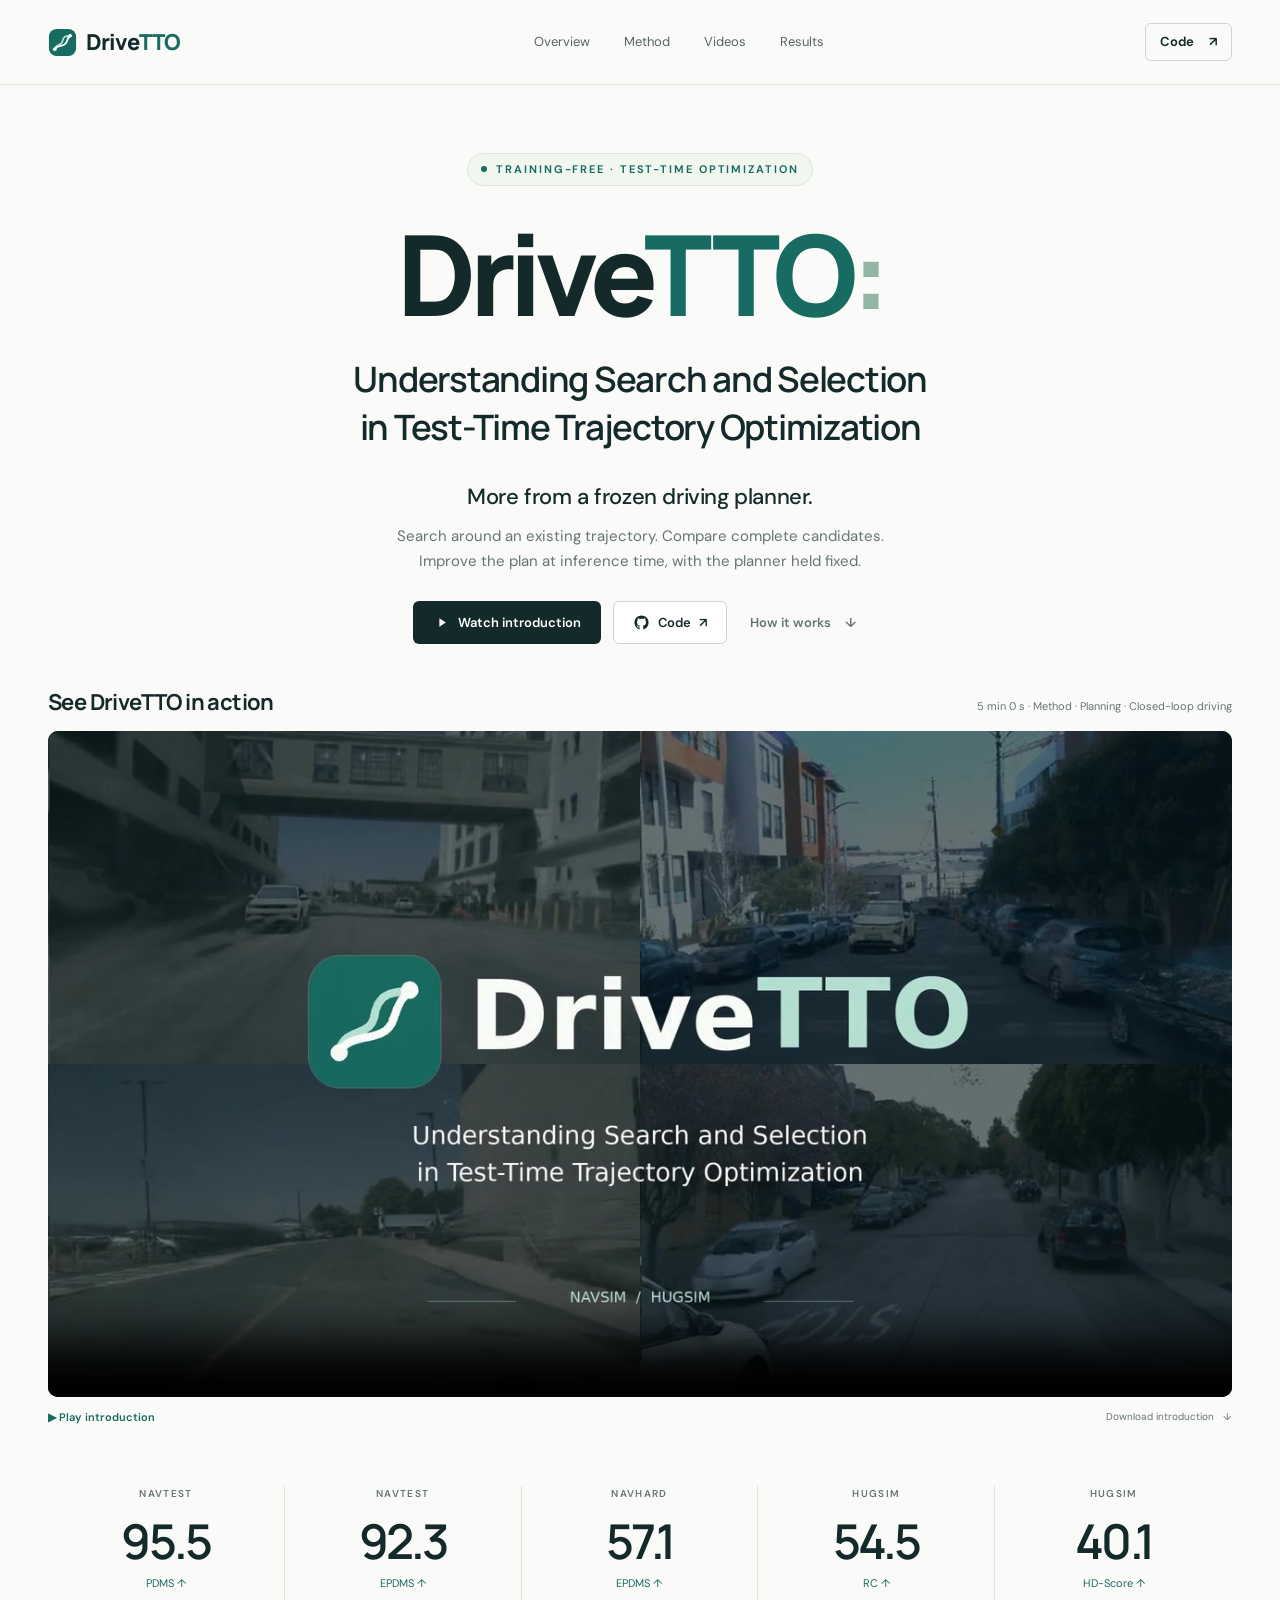
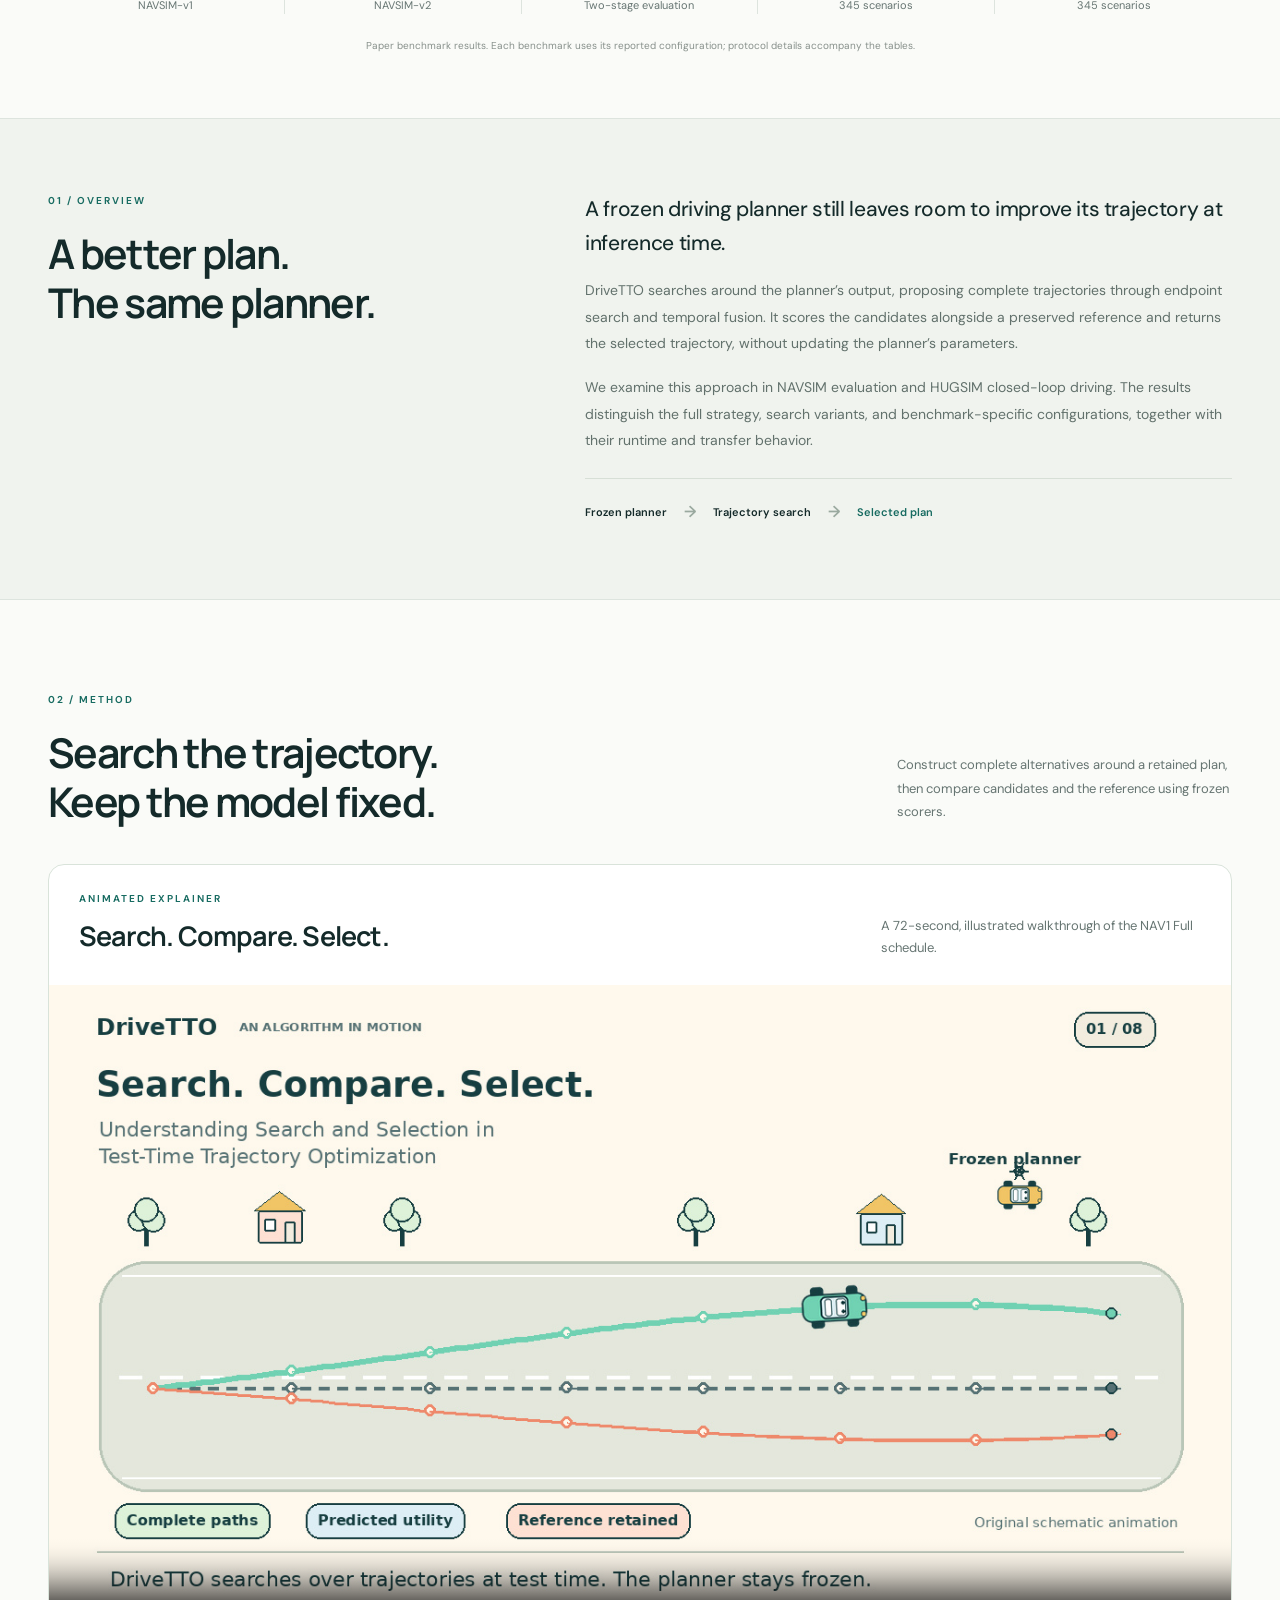
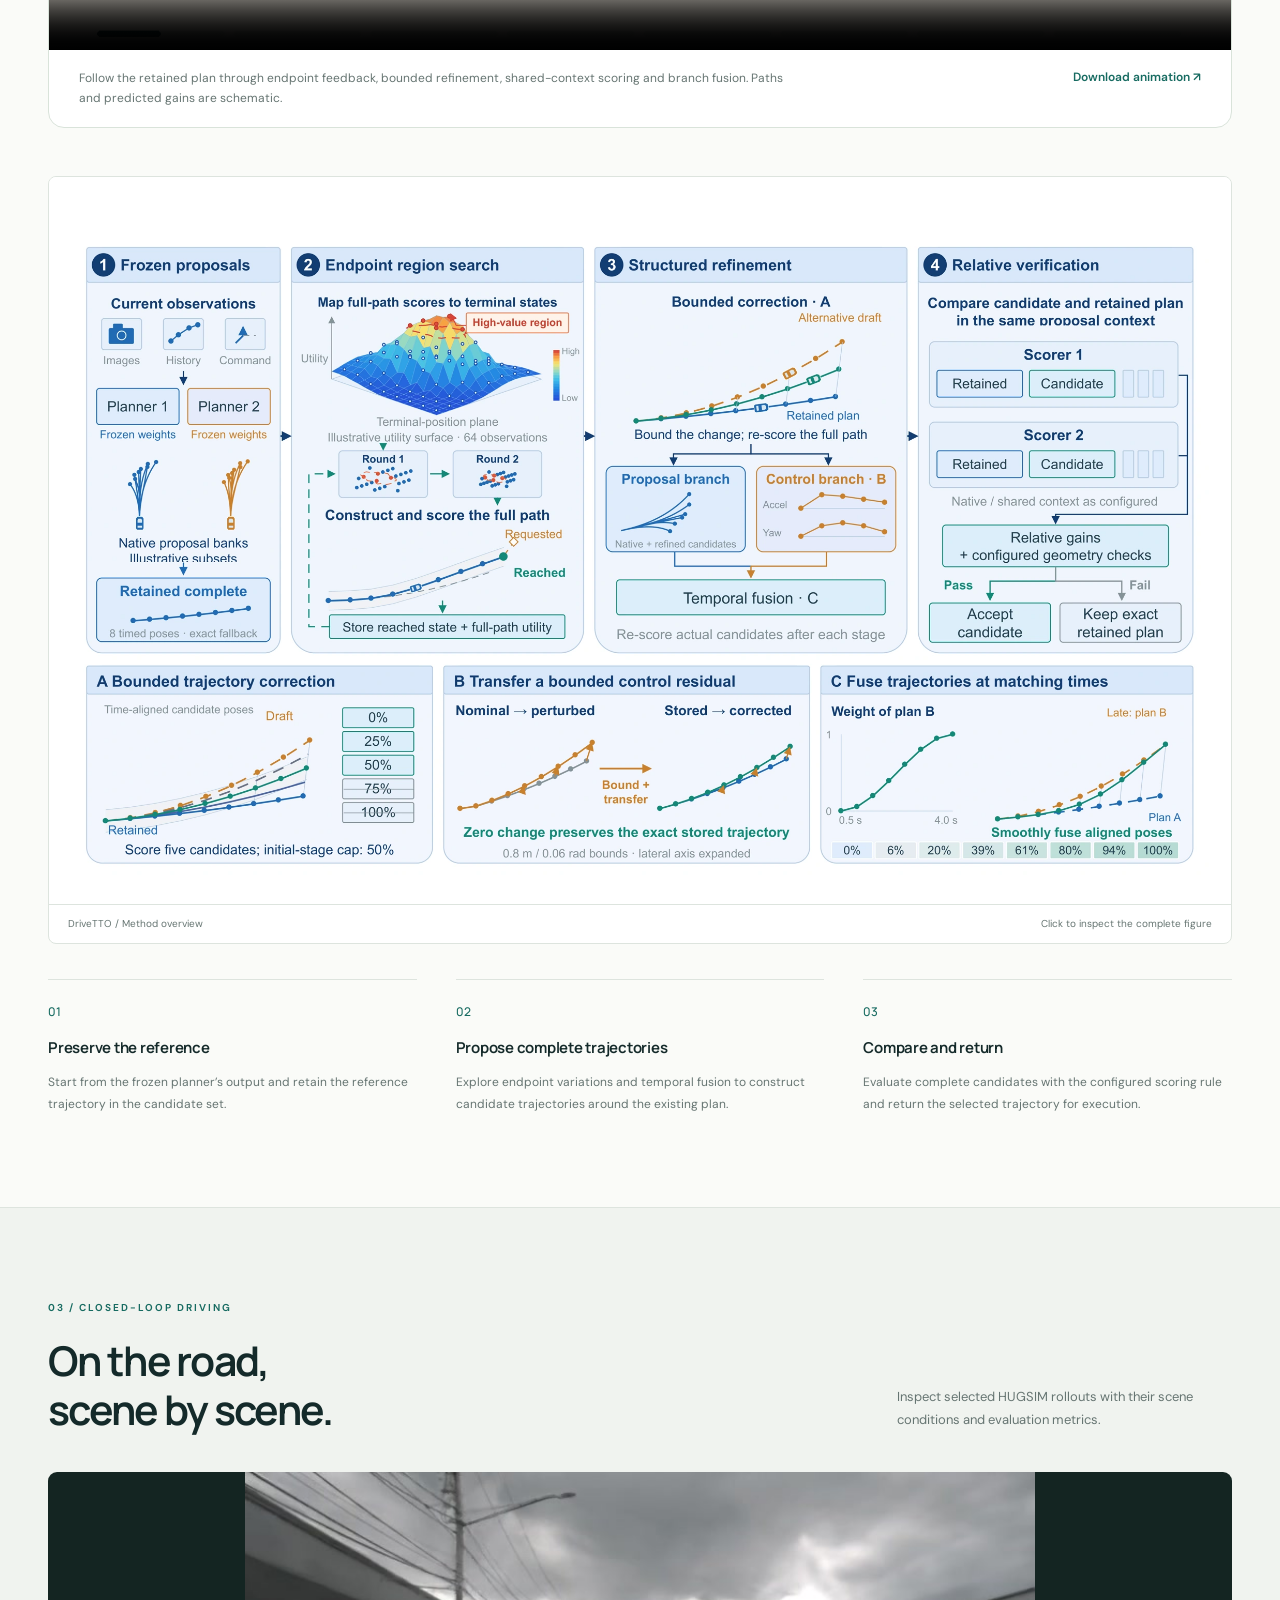
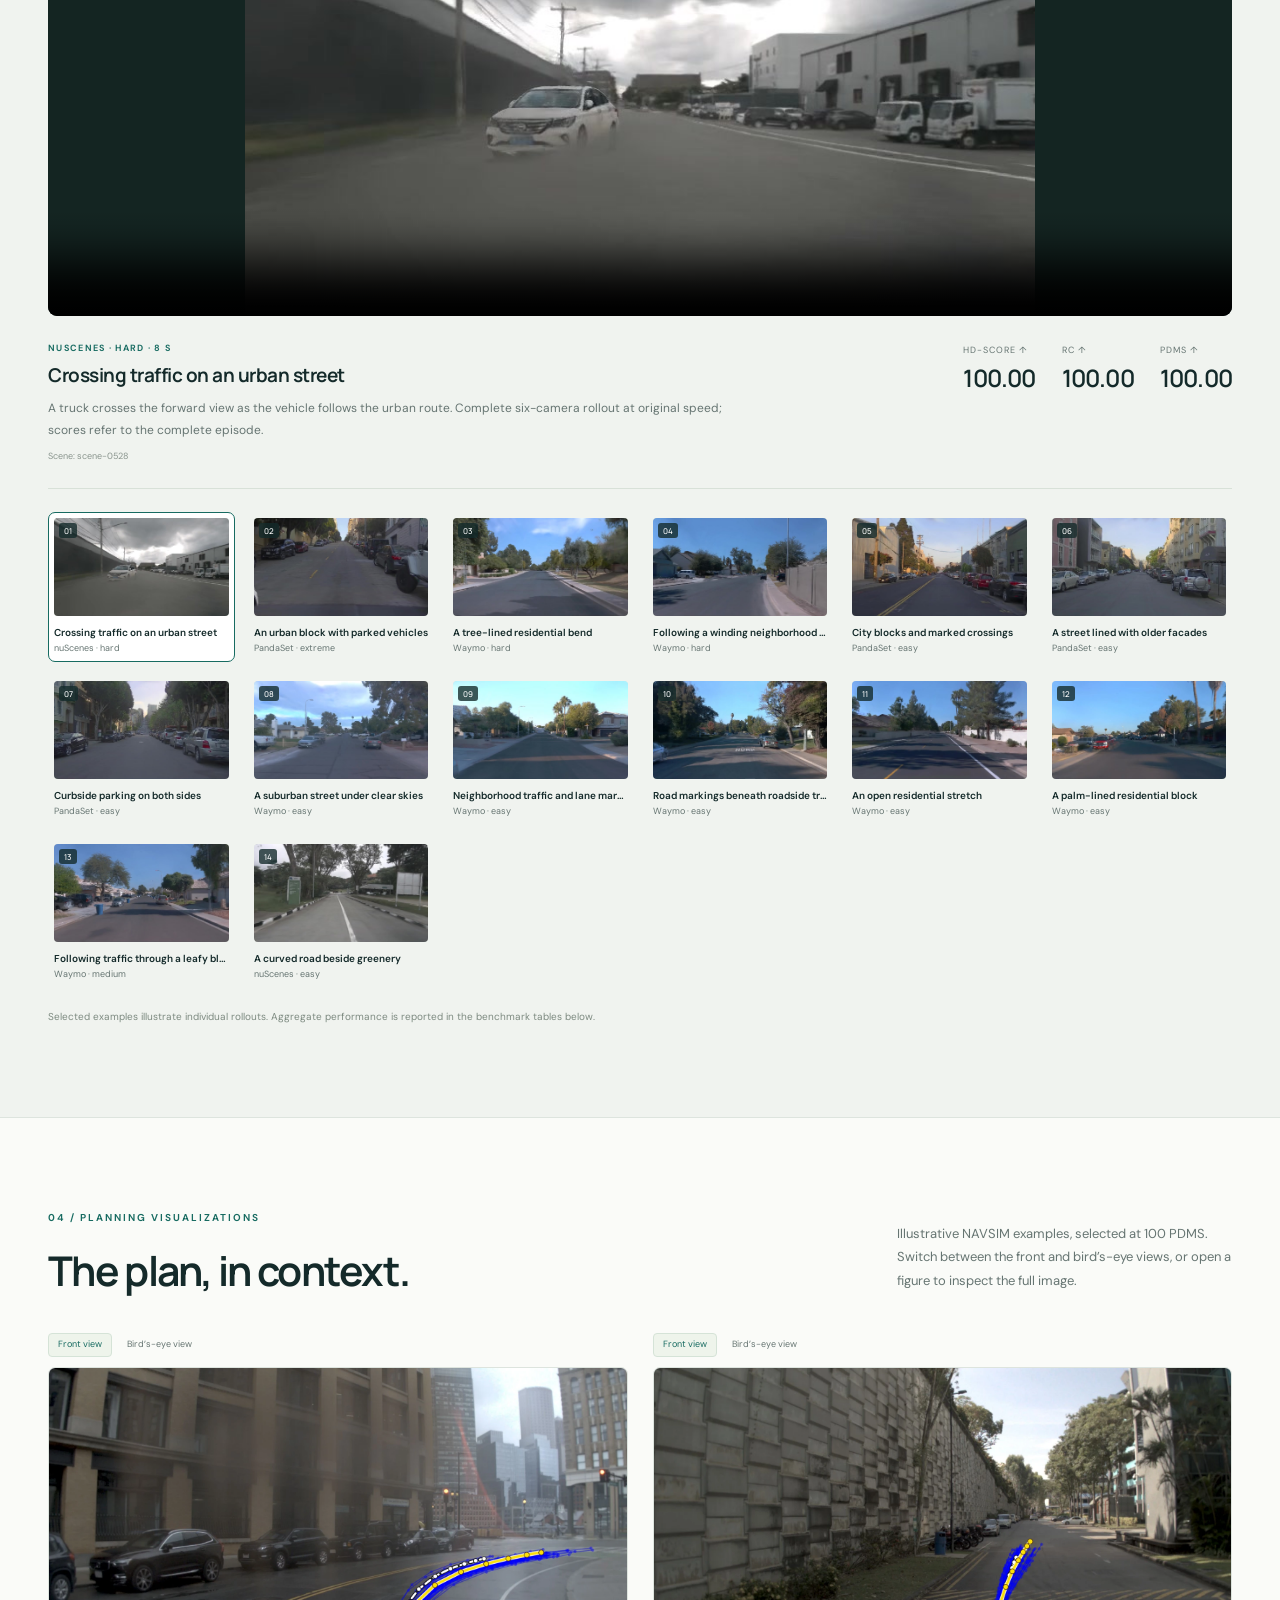
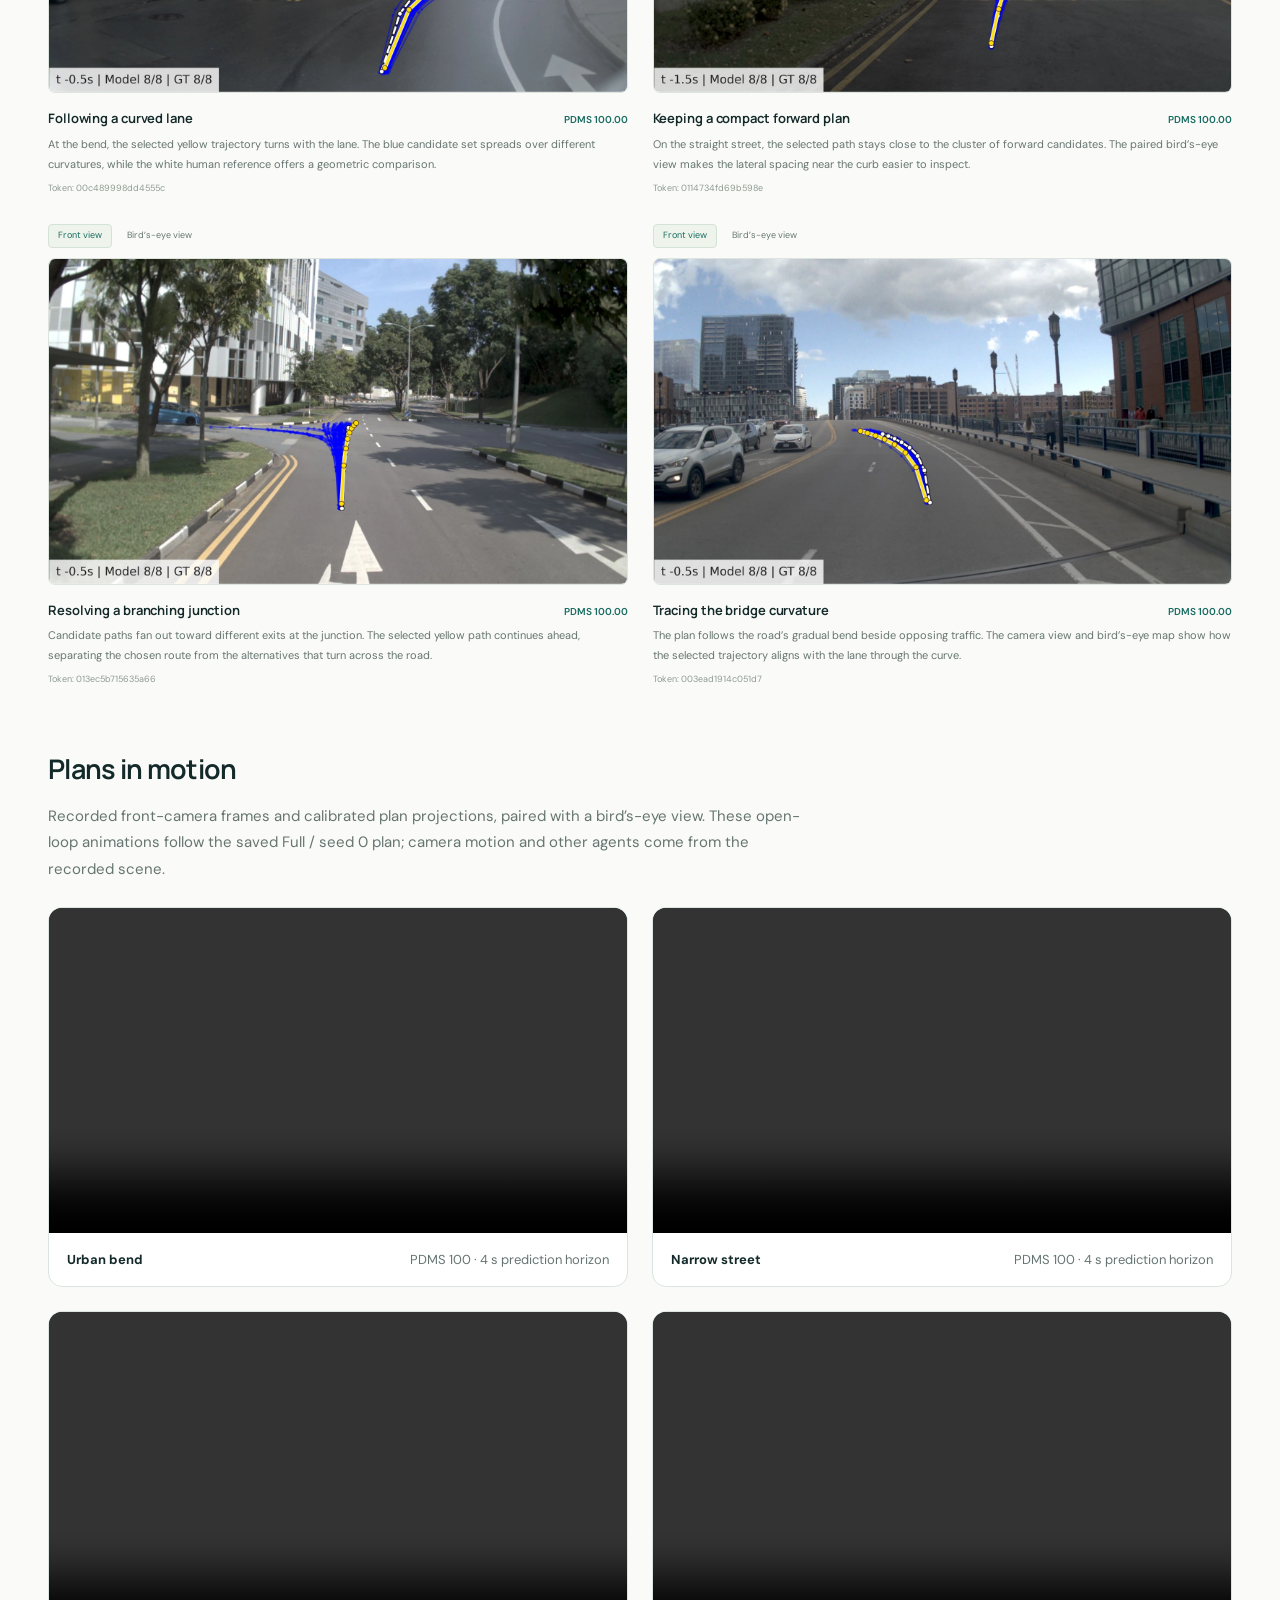
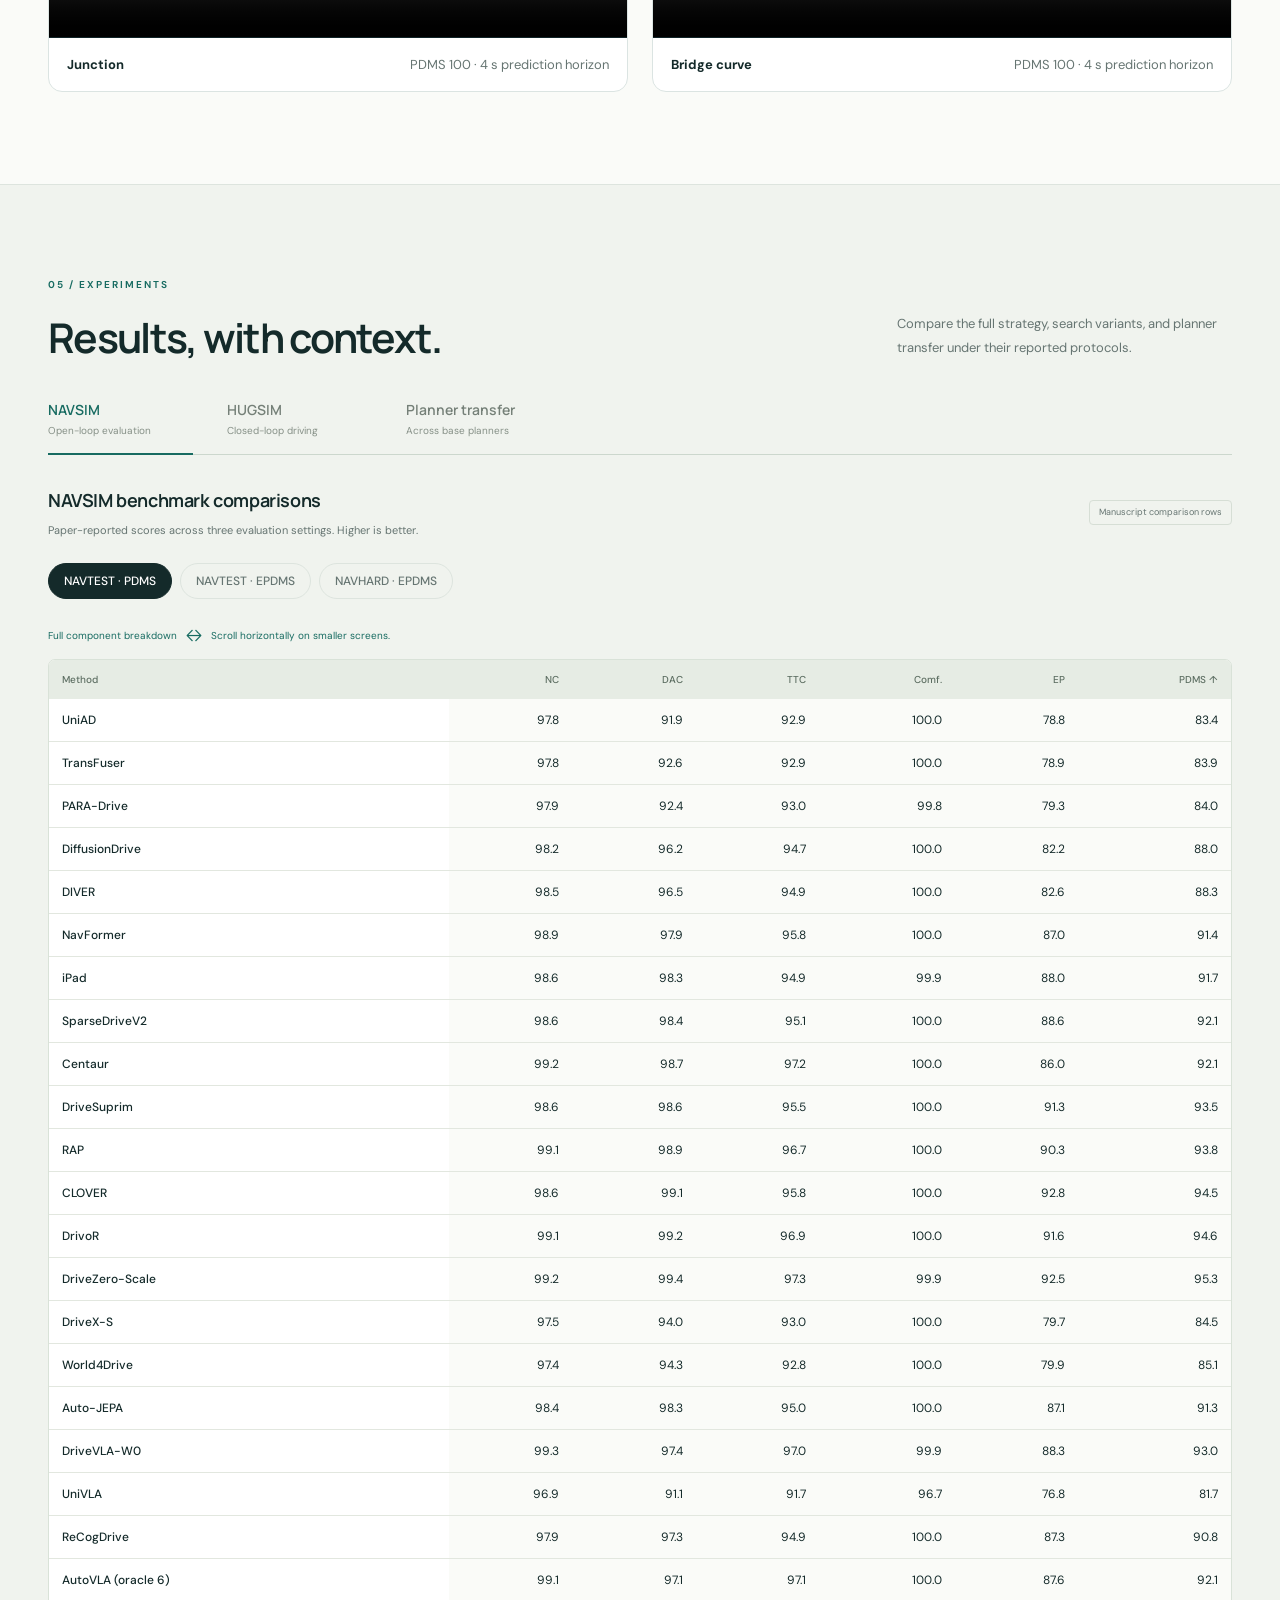
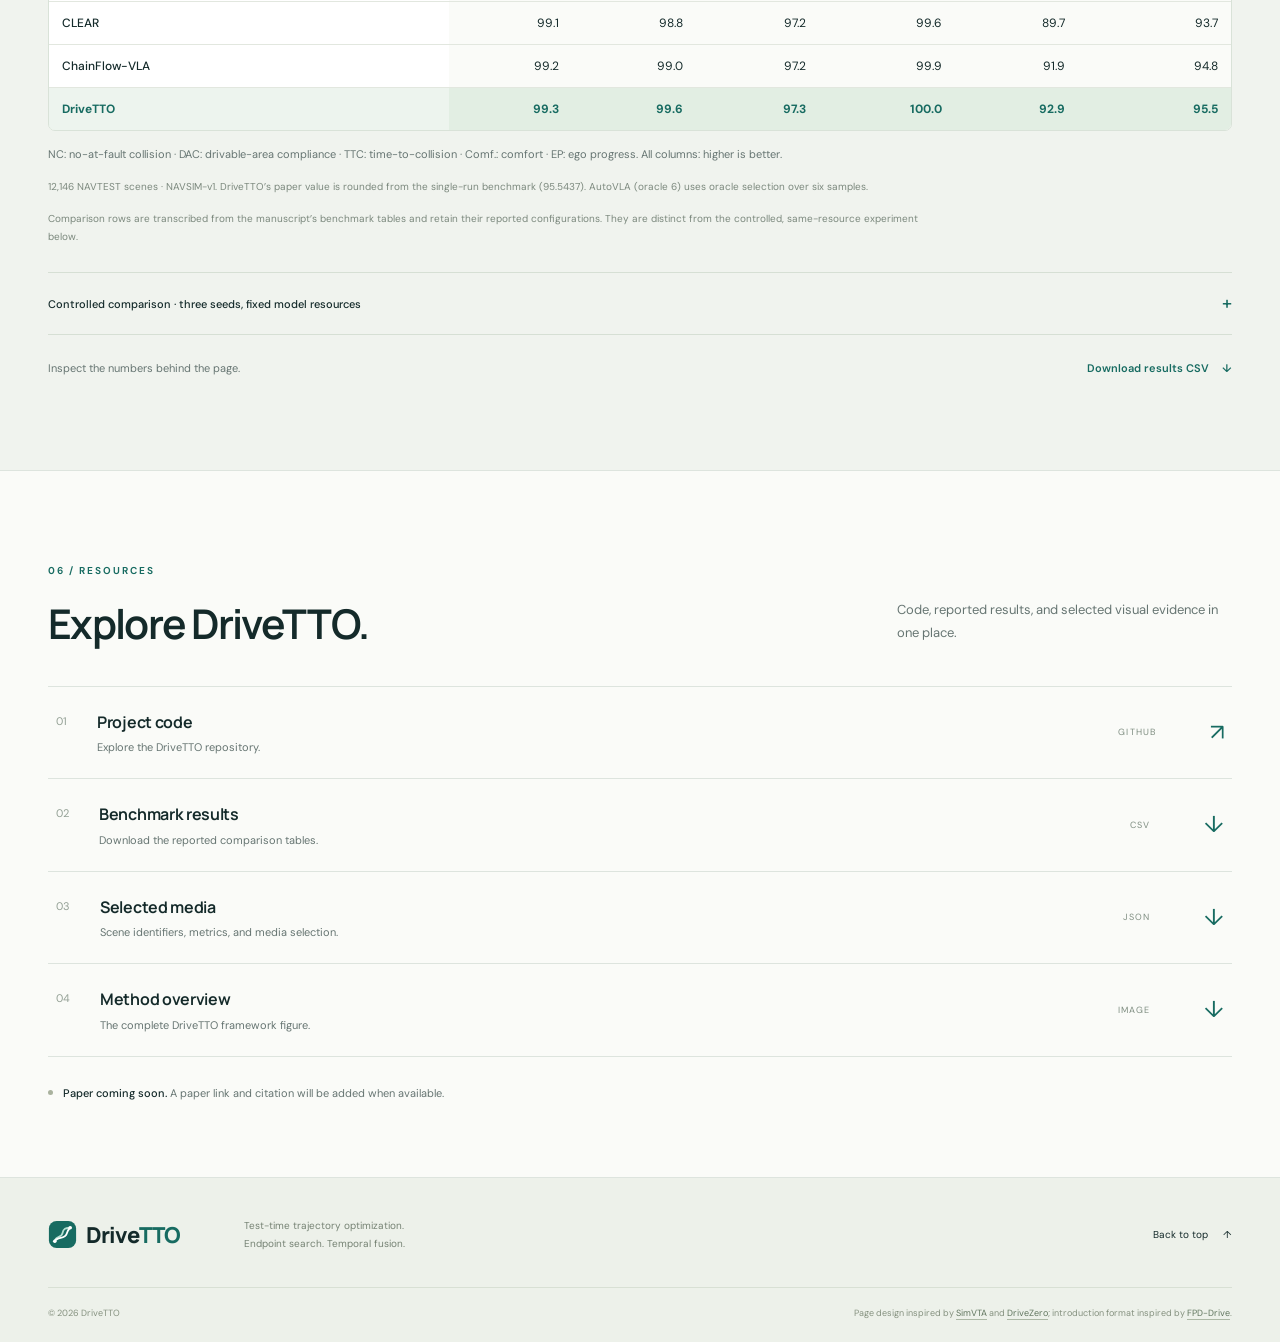
==== docs/index.html @ ae6f79bd "Publish five-minute DriveTTO film with high-score rollouts and original music" ====
<!doctype html>
<html lang="en">
<head>
  <meta charset="UTF-8">
  <meta name="viewport" content="width=device-width, initial-scale=1.0">
  <meta name="theme-color" content="#f8f9f6">
  <meta name="description" content="DriveTTO: training-free test-time trajectory optimization via endpoint search and temporal fusion. Explore the method, driving videos, and benchmark-specific results.">
  <meta property="og:title" content="DriveTTO: Understanding Search and Selection in Test-Time Trajectory Optimization">
  <meta property="og:description" content="Test-Time Trajectory Optimization via Endpoint Search and Temporal Fusion.">
  <meta property="og:type" content="website">
  <meta name="twitter:card" content="summary_large_image">
  <meta name="twitter:title" content="DriveTTO: Understanding Search and Selection in Test-Time Trajectory Optimization">
  <title>DriveTTO: Understanding Search and Selection in Test-Time Trajectory Optimization</title>
  <link rel="icon" type="image/svg+xml" href="favicon.svg">
  <link rel="preconnect" href="https://fonts.googleapis.com">
  <link rel="preconnect" href="https://fonts.gstatic.com" crossorigin>
  <link href="https://fonts.googleapis.com/css2?family=DM+Sans:wght@400;450;500;550;600;650;700&family=Manrope:wght@400;500;600;650;700;750;800&display=swap" rel="stylesheet">
  <link rel="stylesheet" href="styles.css">
  <script src="app.js" defer></script>
</head>
<body>
  <a class="skip-link" href="#main">Skip to content</a>
  <header class="site-header">
    <nav class="navigation container" aria-label="Main navigation">
      <a href="#" class="brand" aria-label="DriveTTO home"><img src="favicon.svg" width="29" height="29" alt=""><span>Drive<span class="teal">TTO</span></span></a>
      <div class="nav-links"><a href="#overview">Overview</a><a href="#method">Method</a><a href="#videos">Videos</a><a href="#results">Results</a></div>
      <a class="nav-code" href="https://github.com/Rtwotwo/DriveTTO" target="_blank" rel="noopener noreferrer">Code <span aria-hidden="true">↗</span></a>
    </nav>
  </header>

  <main id="main">
    <section class="hero container" aria-labelledby="project-title">
      <div class="eyebrow hero-eyebrow"><span class="status-dot" aria-hidden="true"></span> Training-free · Test-time optimization</div>
      <h1 id="project-title"><span class="project-name">Drive<span>TTO</span><span class="title-period">:</span></span><span class="project-subtitle">Understanding Search and Selection<br class="desktop-break"> in Test-Time Trajectory Optimization</span></h1>
      <p class="hero-claim">More from a frozen driving planner.</p>
      <p class="hero-description">Search around an existing trajectory. Compare complete candidates.<br class="desktop-break"> Improve the plan at inference time, with the planner held fixed.</p>
      <div class="hero-actions">
        <a class="button button-primary" href="#introduction"><svg viewBox="0 0 24 24" fill="none" aria-hidden="true"><path d="m9 6 9 6-9 6V6Z" fill="currentColor"/></svg>Watch introduction</a>
        <a class="button button-secondary" href="https://github.com/Rtwotwo/DriveTTO" target="_blank" rel="noopener noreferrer"><svg viewBox="0 0 24 24" fill="currentColor" aria-hidden="true"><path d="M12 2a10 10 0 0 0-3.16 19.49c.5.09.68-.22.68-.48v-1.86c-2.78.61-3.37-1.18-3.37-1.18-.45-1.16-1.11-1.47-1.11-1.47-.91-.62.07-.61.07-.61 1 .07 1.53 1.03 1.53 1.03.89 1.52 2.34 1.08 2.91.83.09-.65.35-1.08.64-1.33-2.22-.25-4.56-1.11-4.56-4.94 0-1.09.39-1.98 1.03-2.68-.1-.25-.45-1.27.1-2.65 0 0 .84-.27 2.75 1.03A9.6 9.6 0 0 1 12 6.84c.85 0 1.71.11 2.51.34 1.91-1.3 2.75-1.03 2.75-1.03.55 1.38.2 2.4.1 2.65.64.7 1.03 1.59 1.03 2.68 0 3.84-2.34 4.69-4.57 4.94.36.31.68.92.68 1.85v2.74c0 .27.18.58.69.48A10 10 0 0 0 12 2Z"/></svg>Code <span aria-hidden="true">↗</span></a>
        <a class="button button-text" href="#algorithm">How it works <span aria-hidden="true">↓</span></a>
      </div>
      <div class="intro-heading" id="introduction"><span>See DriveTTO in action</span><span>5 min 0 s · Method · Planning · Closed-loop driving</span></div>
      <div class="hero-media" id="hero-media">
        <video id="hero-video" src="assets/videos/drivetto-introduction-five-minute-20261030.mp4" poster="assets/images/intro-recut-20261030.jpg" controls playsinline preload="metadata" aria-label="DriveTTO project introduction: method animation, NAVSIM plans and selected HUGSIM closed-loop rollouts"><track kind="chapters" src="assets/videos/drivetto-introduction-five-minute-20261030.vtt" srclang="en" label="Chapters"></video>
      </div>
      <div class="hero-media-note"><button class="intro-play" id="hero-toggle" type="button" aria-label="Play project introduction" disabled><span class="toggle-icon" aria-hidden="true">▶</span> <span class="toggle-label">Play</span> introduction</button><a href="assets/videos/drivetto-introduction-five-minute-20261030.mp4" download>Download introduction <span aria-hidden="true">↓</span></a></div>
      <div class="metrics" aria-label="Five paper benchmark metrics">
        <div class="metric"><div class="metric-label">NAVTEST</div><p><strong>95.5</strong><span>PDMS ↑</span></p><div class="metric-note">NAVSIM-v1</div></div>
        <div class="metric"><div class="metric-label">NAVTEST</div><p><strong>92.3</strong><span>EPDMS ↑</span></p><div class="metric-note">NAVSIM-v2</div></div>
        <div class="metric"><div class="metric-label">NAVHARD</div><p><strong>57.1</strong><span>EPDMS ↑</span></p><div class="metric-note">Two-stage evaluation</div></div>
        <div class="metric"><div class="metric-label">HUGSIM</div><p><strong>54.5</strong><span>RC ↑</span></p><div class="metric-note">345 scenarios</div></div>
        <div class="metric"><div class="metric-label">HUGSIM</div><p><strong>40.1</strong><span>HD-Score ↑</span></p><div class="metric-note">345 scenarios</div></div>
      </div>
      <p class="metric-scope">Paper benchmark results. Each benchmark uses its reported configuration; protocol details accompany the tables.</p>
    </section>

    <section class="section abstract-section" id="overview" aria-labelledby="overview-title">
      <div class="container abstract-layout">
        <div><p class="section-index">01 / OVERVIEW</p><h2 id="overview-title">A better plan.<br>The same planner.</h2></div>
        <div class="abstract-copy"><p class="lead">A frozen driving planner still leaves room to improve its trajectory at inference time.</p><p>DriveTTO searches around the planner’s output, proposing complete trajectories through endpoint search and temporal fusion. It scores the candidates alongside a preserved reference and returns the selected trajectory, without updating the planner’s parameters.</p><p>We examine this approach in NAVSIM evaluation and HUGSIM closed-loop driving. The results distinguish the full strategy, search variants, and benchmark-specific configurations, together with their runtime and transfer behavior.</p><div class="concept-line"><span>Frozen planner</span><span aria-hidden="true">→</span><span>Trajectory search</span><span aria-hidden="true">→</span><span class="teal">Selected plan</span></div></div>
      </div>
    </section>

    <section class="section method-section container" id="method" aria-labelledby="method-title">
      <div class="section-heading"><div><p class="section-index">02 / METHOD</p><h2 id="method-title">Search the trajectory.<br>Keep the model fixed.</h2></div><p class="section-intro">Construct complete alternatives around a retained plan, then compare candidates and the reference using frozen scorers.</p></div>
      <div class="algorithm-explainer" id="algorithm">
        <div class="animation-heading"><div><p class="section-index">ANIMATED EXPLAINER</p><h3>Search. Compare. Select.</h3></div><p>A 72-second, illustrated walkthrough of the NAV1 Full schedule.</p></div>
        <video id="algorithm-video" controls muted playsinline preload="metadata" poster="assets/images/algorithm-poster.jpg" aria-label="DriveTTO algorithm explained through a 2D cartoon" src="assets/videos/drivetto-algorithm-animation.mp4"><track kind="chapters" src="assets/videos/algorithm-chapters.vtt" srclang="en" label="Algorithm chapters"><track kind="captions" src="assets/videos/drivetto-algorithm-animation.vtt" srclang="en" label="English"></video>
        <div class="animation-caption"><p>Follow the retained plan through endpoint feedback, bounded refinement, shared-context scoring and branch fusion. Paths and predicted gains are schematic.</p><a href="assets/videos/drivetto-algorithm-animation.mp4" download>Download animation ↗</a></div>
      </div>
      <figure class="method-figure"><button class="image-expand method-expand" data-image="assets/images/overview.webp" data-title="DriveTTO method overview" aria-label="Enlarge DriveTTO method overview"><img id="method-image" src="assets/images/overview.webp" alt="DriveTTO method overview: a frozen planner produces a reference trajectory, endpoint search and temporal fusion propose candidates, and scoring selects the final trajectory." loading="lazy"><span class="expand-indicator" aria-hidden="true">↗</span></button><figcaption><span>DriveTTO / Method overview</span><span>Click to inspect the complete figure</span></figcaption></figure>
      <ol class="method-steps"><li><span class="step-number">01</span><h3>Preserve the reference</h3><p>Start from the frozen planner’s output and retain the reference trajectory in the candidate set.</p></li><li><span class="step-number">02</span><h3>Propose complete trajectories</h3><p>Explore endpoint variations and temporal fusion to construct candidate trajectories around the existing plan.</p></li><li><span class="step-number">03</span><h3>Compare and return</h3><p>Evaluate complete candidates with the configured scoring rule and return the selected trajectory for execution.</p></li></ol>
    </section>

    <section class="section video-section" id="videos" aria-labelledby="videos-title">
      <div class="container"><div class="section-heading"><div><p class="section-index">03 / CLOSED-LOOP DRIVING</p><h2 id="videos-title">On the road,<br>scene by scene.</h2></div><p class="section-intro">Inspect selected HUGSIM rollouts with their scene conditions and evaluation metrics.</p></div>
        <div class="gallery-main" id="scene-panel" role="tabpanel" tabindex="0"><video id="gallery-video" controls playsinline preload="none" aria-label="Selected closed-loop driving scene"></video><div class="gallery-empty" id="gallery-empty">Loading the scene collection…</div></div>
        <div class="scene-caption" aria-live="polite"><div class="scene-copy"><div class="scene-eyebrow" id="scene-eyebrow">HUGSIM · EVALUATION ROLLOUT</div><h3 id="scene-title">Driving scene</h3><p id="scene-description">Select a scene below to inspect its rollout.</p><span class="scene-id" id="scene-id"></span></div><div class="scene-metrics" id="scene-metrics"></div></div>
        <div class="scene-selectors" id="scene-selectors" role="tablist" aria-label="Choose a driving scene"></div>
        <p class="media-note">Selected examples illustrate individual rollouts. Aggregate performance is reported in the benchmark tables below.</p>
      </div>
    </section>

    <section class="section container" id="qualitative" aria-labelledby="qualitative-title"><div class="section-heading"><div><p class="section-index">04 / PLANNING VISUALIZATIONS</p><h2 id="qualitative-title">The plan, in context.</h2></div><p class="section-intro">Illustrative NAVSIM examples, selected at 100 PDMS. Switch between the front and bird’s-eye views, or open a figure to inspect the full image.</p></div><div class="image-grid" id="image-grid"><p class="loading-message">Loading planning visualizations…</p></div><div class="motion-heading"><h3>Plans in motion</h3><p>Recorded front-camera frames and calibrated plan projections, paired with a bird’s-eye view. These open-loop animations follow the saved Full / seed 0 plan; camera motion and other agents come from the recorded scene.</p></div><div class="navsim-motion-grid"><figure><video controls muted playsinline preload="metadata" aria-label="NAVSIM saved plan: Urban bend" src="assets/videos/navsim-00c489998dd4555c.mp4"></video><figcaption><strong>Urban bend</strong><span>PDMS 100 · 4 s prediction horizon</span></figcaption></figure><figure><video controls muted playsinline preload="metadata" aria-label="NAVSIM saved plan: Narrow street" src="assets/videos/navsim-0114734fd69b598e.mp4"></video><figcaption><strong>Narrow street</strong><span>PDMS 100 · 4 s prediction horizon</span></figcaption></figure><figure><video controls muted playsinline preload="metadata" aria-label="NAVSIM saved plan: Junction" src="assets/videos/navsim-013ec5b715635a66.mp4"></video><figcaption><strong>Junction</strong><span>PDMS 100 · 4 s prediction horizon</span></figcaption></figure><figure><video controls muted playsinline preload="metadata" aria-label="NAVSIM saved plan: Bridge curve" src="assets/videos/navsim-003ead1914c051d7.mp4"></video><figcaption><strong>Bridge curve</strong><span>PDMS 100 · 4 s prediction horizon</span></figcaption></figure></div></section>

    <section class="section results-section" id="results" aria-labelledby="results-title"><div class="container"><div class="section-heading"><div><p class="section-index">05 / EXPERIMENTS</p><h2 id="results-title">Results, with context.</h2></div><p class="section-intro">Compare the full strategy, search variants, and planner transfer under their reported protocols.</p></div>
      <div class="result-tabs" role="tablist" aria-label="Benchmark results"><button id="tab-navsim" type="button" class="result-tab active" role="tab" aria-selected="true" aria-controls="panel-navsim" data-panel="navsim">NAVSIM<span>Open-loop evaluation</span></button><button id="tab-hugsim" type="button" class="result-tab" role="tab" aria-selected="false" aria-controls="panel-hugsim" data-panel="hugsim" tabindex="-1">HUGSIM<span>Closed-loop driving</span></button><button id="tab-transfer" type="button" class="result-tab" role="tab" aria-selected="false" aria-controls="panel-transfer" data-panel="transfer" tabindex="-1">Planner transfer<span>Across base planners</span></button></div>
      <div id="panel-navsim" class="result-panel" role="tabpanel" aria-labelledby="tab-navsim" tabindex="0">
        <div class="result-panel-heading"><div><h3>NAVSIM benchmark comparisons</h3><p>Paper-reported scores across three evaluation settings. Higher is better.</p></div><span class="protocol-tag">Manuscript comparison rows</span></div>
        <div class="benchmark-switch" role="group" aria-label="NAVSIM benchmark"><button type="button" data-benchmark="pdms" aria-pressed="true">NAVTEST · PDMS</button><button type="button" data-benchmark="navtest_epdms" aria-pressed="false">NAVTEST · EPDMS</button><button type="button" data-benchmark="navhard_epdms" aria-pressed="false">NAVHARD · EPDMS</button></div>
        <p class="scroll-hint">Full component breakdown <span aria-hidden="true">↔</span> Scroll horizontally on smaller screens.</p><div class="table-scroll paper-table" id="paper-navsim-table" tabindex="0" role="region" aria-label="NAVSIM full component comparison"></div><p class="component-legend" id="component-legend"></p><p class="table-note" id="paper-protocol"></p>
        <p class="table-note">Comparison rows are transcribed from the manuscript’s benchmark tables and retain their reported configurations. They are distinct from the controlled, same-resource experiment below.</p>
        <details class="research-note"><summary>Controlled comparison · three seeds, fixed model resources <span aria-hidden="true">+</span></summary><div>
          <div class="table-scroll" id="navtest-table"></div>
          <p>12,146 observed NAVTEST scenes, 44 parent logs, three search seeds. Full reaches <strong>95.5116 PDMS</strong>, improving over CEM8 by <strong>0.4075</strong> (95% CI [0.1149, 0.7274]; Holm-adjusted p = .036).</p>
          <p>Isolated p50 latency is 1.3093 s for Full and 1.1998 s for CEM8 (+9.1%). All timings include the common dual-model encoding; the Native row is not a standalone single-model deployment latency.</p>
          <p>After averaging seeds within scenes, drops exceeding 20 points from Native occur in 118/12,146 Full scenes and 11/12,146 CEM8 scenes. Minimum, mean and DrivoR terminal ranking show no resolved mean-score difference; this comparison does not isolate temporal fusion.</p>
        </div></details>
      </div>
      <div id="panel-hugsim" class="result-panel" role="tabpanel" aria-labelledby="tab-hugsim" tabindex="0" hidden>
        <div class="result-panel-heading"><div><h3>HUGSIM · Closed-loop comparison</h3><p>Route Completion (RC) and HD-Score. Higher is better.</p></div><span class="protocol-tag">345 scenarios</span></div>
        <p class="scroll-hint">Easy / Medium / Hard / Extreme + overall average <span aria-hidden="true">↔</span></p><div class="table-scroll" id="paper-hugsim-table" tabindex="0" role="region" aria-label="HUGSIM RC and HD-Score by difficulty"></div><p class="component-legend">RC: Route Completion · HD-Score: driving quality. Avg. is computed across all 345 scenarios; it is not the unweighted mean of the four difficulty columns.</p>
        <p class="table-note">Paper-reported comparison rows follow the Gigapixel and DriveZero evaluation records. DriveTTO uses observed commands and a weighted-control schedule; its averages cover all 345 scenarios. DriveZero-Scale has the highest HD-Score in this table.</p>
        <details class="research-note"><summary>Reproduced baselines and input configurations <span aria-hidden="true">+</span></summary><div><div class="table-scroll" id="hugsim-table"></div><p>345 observed development scenes, simulation seed 2, 50 ms wall-clock iLQR. Observed-command v4 changes command inputs relative to fixed-straight. The selected videos are individual high-scoring examples, not the aggregate distribution.</p></div></details>
      </div>
      <div id="panel-transfer" class="result-panel" role="tabpanel" aria-labelledby="tab-transfer" tabindex="0" hidden><div class="result-panel-heading"><div><h3>Transfer across base planners</h3><p>Native outputs, ToAD, and DriveTTO-S with the same native anchor and top-64 bank.</p></div><span class="protocol-tag">Benchmark-specific variants</span></div><h4 class="transfer-heading">NAVTEST <span>PDMS ↑</span></h4><div class="table-scroll" id="transfer-navtest-table"></div><h4 class="transfer-heading">NAVHARD <span>EPDMS ↑</span></h4><div class="table-scroll" id="transfer-navhard-table"></div><p class="table-note">DriveTTO-S is the single-scorer endpoint_post transfer branch; ToAD uses K = 10 on NAVTEST and K = 5 on NAVHARD. Native denotes each base planner’s original output. These settings are separate from the full-strategy benchmark results. In the isolated search timing study, DriveTTO-S takes 153.9–185.2 ms versus 40.3–48.8 ms for ToAD (median ratio ≈3.8).</p></div>
      <div class="results-source"><p>Inspect the numbers behind the page.</p><a class="text-link" href="assets/data/results.csv" download>Download results CSV <span aria-hidden="true">↓</span></a></div>
    </div></section>

    <section class="section resources-section container" id="resources" aria-labelledby="resources-title"><div class="section-heading"><div><p class="section-index">06 / RESOURCES</p><h2 id="resources-title">Explore DriveTTO.</h2></div><p class="section-intro">Code, reported results, and selected visual evidence in one place.</p></div><div class="resource-list"><a href="https://github.com/Rtwotwo/DriveTTO" target="_blank" rel="noopener noreferrer"><span class="resource-number">01</span><div><h3>Project code</h3><p>Explore the DriveTTO repository.</p></div><span class="resource-format">GITHUB</span><span class="resource-arrow" aria-hidden="true">↗</span></a><a href="assets/data/results.csv" download><span class="resource-number">02</span><div><h3>Benchmark results</h3><p>Download the reported comparison tables.</p></div><span class="resource-format">CSV</span><span class="resource-arrow" aria-hidden="true">↓</span></a><a href="assets/data/media-selection.json" download><span class="resource-number">03</span><div><h3>Selected media</h3><p>Scene identifiers, metrics, and media selection.</p></div><span class="resource-format">JSON</span><span class="resource-arrow" aria-hidden="true">↓</span></a><a id="method-download" href="assets/images/overview.webp" download><span class="resource-number">04</span><div><h3>Method overview</h3><p>The complete DriveTTO framework figure.</p></div><span class="resource-format">IMAGE</span><span class="resource-arrow" aria-hidden="true">↓</span></a></div><div class="paper-status"><span class="status-dot" aria-hidden="true"></span><p><strong>Paper coming soon.</strong> A paper link and citation will be added when available.</p></div></section>
    <p class="data-status container" id="data-status" role="status" hidden></p>
  </main>
  <footer class="site-footer"><div class="container footer-main"><a href="#" class="brand"><img src="favicon.svg" width="29" height="29" alt=""><span>Drive<span class="teal">TTO</span></span></a><p>Test-time trajectory optimization.<br>Endpoint search. Temporal fusion.</p><a href="#" class="back-top">Back to top <span aria-hidden="true">↑</span></a></div><div class="container footer-bottom"><span>© 2026 DriveTTO</span><p>Page design inspired by <a href="https://opendrivelab.com/SimVTA/" target="_blank" rel="noopener noreferrer">SimVTA</a> and <a href="https://xiaomiautol3.github.io/DriveZero/" target="_blank" rel="noopener noreferrer">DriveZero</a>; introduction format inspired by <a href="https://countnemochan.github.io/FPD-Drive/" target="_blank" rel="noopener noreferrer">FPD-Drive</a>.</p></div></footer>
  <dialog id="image-dialog" class="image-dialog" aria-labelledby="dialog-title"><div class="dialog-toolbar"><h2 id="dialog-title">Planning visualization</h2><button id="dialog-close" class="dialog-close" type="button" aria-label="Close image preview">×</button></div><div class="dialog-image-wrap"><img id="dialog-image" alt=""></div><p id="dialog-description"></p></dialog>
</body>
</html>
---- docs/styles.css ----
/* DriveTTO — buildless project page */
:root{--paper:#fafbf8;--white:#fff;--ink:#142a2a;--muted:#667572;--teal:#176b61;--teal-dark:#11554d;--teal-light:#eaf3ed;--line:#dde4de;--soft:#f0f3ee;--font:'DM Sans',Arial,sans-serif;--display:'Manrope',Arial,sans-serif;--width:1184px}
*{box-sizing:border-box}html{scroll-behavior:smooth;scroll-padding-top:88px}body{margin:0;background:var(--paper);color:var(--ink);font:16px/1.65 var(--font);-webkit-font-smoothing:antialiased}button,a{-webkit-tap-highlight-color:transparent}button,input{font:inherit}button{cursor:pointer}a{color:inherit;text-decoration:none}button:disabled{cursor:wait}img,video{max-width:100%;display:block}button:focus-visible,a:focus-visible,summary:focus-visible,[tabindex]:focus-visible{outline:3px solid #47a696;outline-offset:5px}::selection{color:var(--ink);background:#c2e3d8}h1,h2,h3,h4,p{margin:0}h1,h2,h3,h4{font-family:var(--display);font-weight:650}button{color:inherit}[hidden]{display:none!important}.container{width:min(var(--width),calc(100% - 64px));margin-inline:auto}.teal{color:var(--teal)}.skip-link{position:fixed;z-index:100;top:10px;left:12px;transform:translateY(-150%);background:var(--ink);color:white;padding:9px 15px;border-radius:6px}.skip-link:focus{transform:translateY(0)}
.site-header{height:85px;border-bottom:1px solid var(--line);background:rgba(250,251,248,.97)}.navigation{height:100%;display:flex;align-items:center;justify-content:space-between;gap:24px}.brand{display:inline-flex;align-items:center;gap:9px;font:800 22px/1 var(--display);letter-spacing:-.9px}.nav-links{display:flex;gap:34px;margin-left:34px}.nav-links a{font-size:13px;color:#546461;transition:color .2s}.nav-links a:hover,.footer-bottom a:hover{color:var(--teal)}.nav-code{font-size:13px;font-weight:650;display:flex;gap:15px;align-items:center;border:1px solid #ccd5cf;border-radius:6px;padding:7px 14px}.nav-code:hover{background:var(--soft)}
.hero{padding-top:68px;text-align:center}.eyebrow,.section-index{font-size:11px;letter-spacing:1.9px;font-weight:650;line-height:1.5}.hero-eyebrow{text-transform:uppercase;color:var(--teal);display:inline-flex;align-items:center;gap:9px;border:1px solid #dce7dd;background:#f1f6ef;padding:7px 13px;border-radius:30px}.status-dot{width:6px;height:6px;border-radius:50%;background:currentColor;display:inline-block;flex:none}.project-name{display:block;font-size:clamp(72px,9vw,112px);line-height:1.2;font-weight:800;letter-spacing:-7px;margin-top:21px}.project-name>span:first-child{color:var(--teal)}.project-name .title-period{color:#91b6a6}.project-subtitle{display:block;font-size:clamp(24px,3vw,35px);line-height:1.38;letter-spacing:-1.25px;font-weight:600;max-width:900px;margin:14px auto 0}.hero-claim{font-size:22px;font-weight:500;letter-spacing:-.4px;margin-top:28px}.hero-description{font-size:15px;line-height:1.7;color:var(--muted);margin-top:8px}.hero-actions{display:flex;align-items:center;justify-content:center;gap:12px;margin:26px 0 43px}.button{height:43px;display:inline-flex;align-items:center;justify-content:center;gap:8px;padding:0 19px;border:1px solid transparent;font-size:13px;font-weight:600;border-radius:6px;transition:background .2s,transform .2s}.button:hover{transform:translateY(-2px)}.button svg{width:17px;height:17px}.button-primary{background:var(--ink);color:white}.button-primary:hover{background:#23554e}.button-secondary{border-color:#ccd5cf;background:var(--white)}.button-secondary:hover{background:var(--soft)}.button-text{gap:14px;color:var(--muted);padding-inline:10px}.button-text:hover{color:var(--teal)}
.hero-media{position:relative;background:#172523;overflow:hidden;isolation:isolate;border-radius:10px;aspect-ratio:8/3;min-height:240px;text-align:left}.hero-media video{width:100%;height:100%;object-fit:contain}.hero-media-shade{position:absolute;inset:0;pointer-events:none;background:linear-gradient(180deg,rgba(4,18,17,.33),transparent 29%,transparent 64%,rgba(4,18,17,.7))}.media-topline,.media-bottomline{position:absolute;left:25px;right:25px;display:flex;justify-content:space-between;align-items:center;gap:20px;color:white}.media-topline{top:23px}.media-bottomline{bottom:22px}.media-tag{border:1px solid #ffffff38;border-radius:4px;background:#14232170;backdrop-filter:blur(10px);display:flex;align-items:center;gap:7px;text-transform:uppercase;font-size:9px;letter-spacing:1.3px;padding:5px 8px;font-weight:550}.media-tag .status-dot{color:#b5dfba;width:5px;height:5px}.media-tag.subtle{background:transparent;border:0}.media-kicker{text-transform:uppercase;font-size:9px;letter-spacing:1.5px;opacity:.73}.media-bottomline p{font-size:17px;font-weight:500;margin-top:3px}.video-toggle{border:1px solid #ffffff6a;color:white;background:#ffffff14;backdrop-filter:blur(12px);border-radius:30px;font-size:11px;display:inline-flex;align-items:center;gap:8px;padding:9px 15px;min-width:85px;justify-content:center}.video-toggle:hover{background:#ffffff28}.toggle-icon{font-size:11px}.hero-media-note{display:flex;align-items:center;justify-content:space-between;color:var(--muted);font-size:10px;padding:12px 0}.hero-media-note a{display:flex;gap:9px}.hero-media-note a:hover{color:var(--teal)}.metrics{display:grid;grid-template-columns:repeat(3,1fr);margin-top:33px;padding:16px 0 12px}.metric{border-right:1px solid var(--line)}.metric:last-child{border:0}.metric-label{font-size:10px;letter-spacing:1.7px;font-weight:600;color:var(--muted)}.metric p{display:flex;gap:11px;align-items:baseline;justify-content:center;margin:7px 0 0}.metric strong{font:600 53px/1.3 var(--display);letter-spacing:-2.8px}.metric p>span{font-size:11px;color:var(--teal)}.metric-note{font-size:11px;color:var(--muted);margin-top:4px}.metric-scope{font-size:10px;color:#87908b;margin-top:12px;margin-bottom:63px}
.section{padding-block:92px;scroll-margin-top:10px}.section-index{font-size:10px;letter-spacing:2px;color:var(--teal);margin-bottom:21px}.section h2{font-size:clamp(29px,3.2vw,42px);line-height:1.2;letter-spacing:-1.7px}.section-heading{display:flex;align-items:flex-end;justify-content:space-between;gap:50px;margin-bottom:38px}.section-intro{max-width:335px;font-size:13px;color:var(--muted);line-height:1.8;padding-bottom:3px}.abstract-section{background:var(--soft);border-block:1px solid var(--line);padding-block:74px}.abstract-layout{display:grid;grid-template-columns:1fr 1.37fr;gap:65px}.abstract-copy>p{font-size:14px;line-height:1.9;color:#62716c;margin-bottom:17px}.abstract-copy>p.lead{font-size:21px;line-height:1.6;font-weight:450;letter-spacing:-.35px;color:var(--ink)}.concept-line{display:flex;align-items:center;gap:17px;font-size:11px;font-weight:600;margin-top:24px;padding-top:20px;border-top:1px solid #d7dfd6}.concept-line>span:nth-child(2n){font-size:16px;color:#9aa99f}.method-figure{margin:0;border:1px solid var(--line);border-radius:8px;background:white;overflow:hidden}.image-expand{display:block;position:relative;background:white;border:0;padding:0;width:100%;cursor:zoom-in;text-align:left}.method-expand{padding:28px 22px}.method-figure img{width:100%;height:auto;object-fit:contain}.expand-indicator{position:absolute;right:12px;bottom:12px;width:30px;height:30px;border:1px solid #d9e3da;background:#ffffffef;display:grid;place-items:center;font-size:18px;border-radius:5px;color:var(--teal);opacity:0;transition:opacity .2s}.image-expand:hover .expand-indicator,.image-expand:focus-visible .expand-indicator{opacity:1}.method-figure figcaption{border-top:1px solid var(--line);display:flex;align-items:center;justify-content:space-between;gap:12px;padding:11px 19px;font-size:10px;color:var(--muted)}.method-steps{list-style:none;display:grid;grid-template-columns:repeat(3,1fr);gap:39px;margin:35px 0 0;padding:0}.method-steps li{padding-top:18px;border-top:1px solid var(--line)}.step-number{font:500 12px var(--display);color:var(--teal)}.method-steps h3{font-size:15px;letter-spacing:-.25px;margin-top:11px;margin-bottom:10px}.method-steps p{font-size:12px;color:var(--muted);line-height:1.85}
.video-section{background:#f0f3ef;border-block:1px solid var(--line)}.gallery-main{position:relative;aspect-ratio:8/3;background:#142522;border-radius:9px;overflow:hidden}.gallery-main video{height:100%;width:100%;object-fit:contain}.gallery-empty{position:absolute;inset:0;display:grid;place-items:center;color:#d7e3db;font-size:13px;pointer-events:none}.scene-caption{display:flex;align-items:flex-start;justify-content:space-between;gap:40px;padding:25px 0 24px;border-bottom:1px solid #d8e1d8}.scene-eyebrow{font-size:9px;letter-spacing:1.3px;color:var(--teal);font-weight:650;text-transform:uppercase}.scene-copy{max-width:700px}.scene-copy h3{font-size:19px;letter-spacing:-.5px;margin:4px 0 7px}.scene-copy p{color:var(--muted);font-size:12px;line-height:1.8}.scene-id{display:block;margin-top:7px;color:#89948d;font-size:9px;overflow-wrap:anywhere}.scene-metrics{display:flex;gap:26px;flex:none;padding-top:2px}.scene-metric strong{font:600 24px/1.4 var(--display);letter-spacing:-.8px}.scene-metric span{display:block;font-size:9px;text-transform:uppercase;letter-spacing:1px;color:var(--muted);margin-bottom:3px}.scene-selectors{display:grid;grid-template-columns:repeat(6,1fr);gap:13px;margin-top:23px}.scene-tab{border:1px solid transparent;background:transparent;text-align:left;min-width:0;padding:5px;border-radius:7px;transition:background .2s,border-color .2s}.scene-tab[aria-selected=true]{border-color:var(--teal);background:#fff}.scene-tab:hover{background:#e4ebe2}.scene-thumb{position:relative;border-radius:4px;overflow:hidden;background:#dce6db;aspect-ratio:16/9}.scene-thumb img{width:100%;height:100%;object-fit:contain}.scene-number{position:absolute;left:5px;top:5px;background:#142a2ac9;border-radius:3px;color:white;font:500 8px var(--display);padding:2px 5px}.scene-tab-title{display:block;white-space:nowrap;overflow:hidden;text-overflow:ellipsis;font-size:10px;font-weight:600;line-height:1.5;margin-top:9px}.scene-tab-difficulty{display:block;font-size:9px;color:var(--muted);margin-top:1px}.media-note{font-size:10px;color:#7d8a80;margin-top:21px}.image-grid{display:grid;grid-template-columns:repeat(2,minmax(0,1fr));gap:29px 25px}.planning-figure{margin:0;min-width:0}.planning-figure .image-expand{border:1px solid var(--line);border-radius:7px;overflow:hidden}.planning-figure img{width:100%;height:auto;object-fit:contain}.planning-figure figcaption{padding:15px 0 0}.image-caption-top{display:flex;justify-content:space-between;gap:15px;align-items:baseline}.planning-figure h3{font-size:13px;letter-spacing:-.1px}.image-score{flex:none;font-size:10px;color:var(--teal);font-weight:600}.planning-figure figcaption p{color:var(--muted);font-size:11px;margin-top:5px;line-height:1.8}.image-token{font-size:9px;color:#8e9a91;display:block;margin-top:6px;overflow-wrap:anywhere}
.results-section{background:var(--soft);border-block:1px solid var(--line)}.result-tabs{display:flex;border-bottom:1px solid #ccd7cd;gap:34px;margin-bottom:31px}.result-tab{background:transparent;border:0;border-bottom:2px solid transparent;margin-bottom:-1px;padding:0 0 16px;min-width:145px;color:#758078;text-align:left;font:600 14px var(--display)}.result-tab span{display:block;font:400 10px var(--font);margin-top:5px;color:#869087}.result-tab[aria-selected=true]{border-color:var(--teal);color:var(--teal)}.result-tab:hover{color:var(--teal)}.result-panel-heading{display:flex;align-items:center;justify-content:space-between;gap:20px;margin-bottom:23px}.result-panel-heading h3{font-size:18px;letter-spacing:-.4px}.result-panel-heading p{font-size:11px;color:var(--muted);margin-top:5px}.protocol-tag{font-size:9px;color:var(--muted);border:1px solid #d6ded5;border-radius:4px;padding:4px 9px;white-space:nowrap}.table-scroll{overflow-x:auto;border:1px solid #d9e2d8;border-radius:7px;background:var(--paper)}table{width:100%;border-collapse:collapse;min-width:550px;font-size:12px;line-height:1.5}th,td{padding:14px 22px;text-align:right;font-variant-numeric:tabular-nums}th:first-child,td:first-child{text-align:left}thead th{background:#e6ece4;color:#5d6e62;font-weight:500;font-size:10px;white-space:nowrap}tbody td{border-top:1px solid #e2e7df}tbody tr:first-child td{border-top:0}tbody td:first-child{font-weight:500}tbody tr.featured{background:#e2eee3}tbody tr.featured td{font-weight:700;color:var(--teal)}tbody tr:hover{background:#edf3e9}.method-badge{display:inline-block;background:var(--teal);color:#fff;border-radius:3px;font-size:8px;font-weight:500;letter-spacing:.3px;margin-left:8px;padding:2px 5px;vertical-align:middle}.table-note{font-size:10px;line-height:1.85;color:#7b887d;margin-top:13px;max-width:880px}.positive{color:var(--teal)}.research-note{border-block:1px solid #d6dfd4;margin-top:25px;font-size:11px}.research-note summary{display:flex;align-items:center;justify-content:space-between;gap:20px;padding:16px 0;cursor:pointer;font-weight:500;list-style:none}.research-note summary::-webkit-details-marker{display:none}.research-note summary>span{font-size:18px;color:var(--teal)}.research-note[open] summary>span{transform:rotate(45deg)}.research-note>div{max-width:890px;padding-bottom:17px;color:var(--muted);line-height:1.9}.research-note>div p+p{margin-top:9px}.transfer-heading{display:flex;align-items:baseline;gap:12px;font-size:12px;margin:26px 0 12px}.transfer-heading span{color:var(--muted);font:400 10px var(--font)}.results-source{display:flex;justify-content:space-between;align-items:center;margin-top:24px;font-size:11px;color:var(--muted)}.text-link{color:var(--teal);font-weight:600;display:inline-flex;align-items:center;gap:13px}.text-link:hover{color:var(--ink)}
.resources-section{padding-bottom:75px}.resource-list{border-top:1px solid var(--line)}.resource-list>a{display:flex;align-items:center;gap:30px;border-bottom:1px solid var(--line);padding:22px 8px;transition:padding .2s,background .2s}.resource-list>a:hover{padding-inline:18px;background:#f0f5ec}.resource-number{font-size:11px;color:#93a095;align-self:flex-start;padding-top:3px}.resource-list h3{font-size:16px;letter-spacing:-.3px}.resource-list p{font-size:11px;color:var(--muted);margin-top:3px}.resource-format{font-size:9px;letter-spacing:1.1px;color:#7e8d80;margin-left:auto}.resource-arrow{font-size:23px;font-weight:400;margin-left:24px;color:var(--teal)}.paper-status{display:flex;align-items:center;gap:10px;font-size:11px;margin-top:27px;color:var(--muted)}.paper-status .status-dot{width:5px;height:5px;color:#a9b29e}.paper-status strong{font-weight:500;color:var(--ink)}.site-footer{background:#edf1ea;border-top:1px solid var(--line);padding:39px 0 21px}.footer-main{display:flex;align-items:center;gap:64px}.footer-main>p{font-size:10px;line-height:1.8;color:#758273}.back-top{margin-left:auto;font-size:10px;display:flex;gap:15px}.back-top:hover{color:var(--teal)}.footer-bottom{display:flex;justify-content:space-between;gap:20px;border-top:1px solid #d8e0d4;margin-top:34px;padding-top:18px;font-size:9px;color:#85917f}.footer-bottom a{color:#60755e;text-decoration:underline;text-decoration-color:#acb8a5;text-underline-offset:3px}.data-status{font-size:12px;background:#fff1d8;padding:16px;border-radius:5px;margin-bottom:30px;color:#70541b}.loading-message{padding:26px;font-size:12px;color:var(--muted)}
.image-dialog{width:min(1350px,calc(100vw - 40px));max-height:calc(100dvh - 40px);border:1px solid #d4ddd4;border-radius:10px;padding:0;background:var(--paper);color:var(--ink)}.image-dialog::backdrop{background:#091b19dc;backdrop-filter:blur(7px)}.dialog-toolbar{display:flex;align-items:center;justify-content:space-between;gap:25px;padding:12px 19px;border-bottom:1px solid var(--line);position:sticky;top:0;background:var(--paper);z-index:1}.dialog-toolbar h2{font-size:14px;letter-spacing:-.2px}.dialog-close{border:0;background:var(--soft);width:31px;height:31px;border-radius:50%;font:400 25px/1 var(--font)}.dialog-close:hover{background:#dbe5da}.dialog-image-wrap{padding:17px;background:white}.dialog-image-wrap img{width:100%;height:auto;object-fit:contain}.image-dialog>p{padding:12px 20px;font-size:12px;color:var(--muted)}.image-dialog>p:empty{display:none}
.image-view-controls{display:flex;gap:5px;align-items:center;margin-bottom:10px}.image-view-button{font-size:9px;color:var(--muted);border:1px solid transparent;border-radius:4px;padding:4px 9px;background:transparent;line-height:1.5}.image-view-button[aria-pressed=true]{color:var(--teal);border-color:#d5e3d7;background:#eef4eb}.image-view-button:hover{color:var(--teal);background:#f0f4ed}tbody th{border-top:1px solid #e2e7df;font-weight:500}tbody tr:first-child th{border-top:0}tbody tr.featured th{font-weight:700;color:var(--teal)}
@media(min-width:1450px){.hero{padding-top:77px}.hero-media{aspect-ratio:8/3}.section{padding-block:102px}.abstract-section{padding-block:80px}}
@media(max-width:980px){.container{width:calc(100% - 48px)}.hero{padding-top:50px}.project-name{font-size:90px}.project-subtitle{font-size:29px;letter-spacing:-1px}.hero-claim{font-size:20px}.hero-media{aspect-ratio:16/9}.abstract-layout{grid-template-columns:1fr 1.4fr;gap:40px}.section{padding-block:70px}.section h2{font-size:34px}.section-heading{gap:35px}.section-intro{max-width:295px;font-size:12px}.method-steps{gap:27px}.scene-selectors{grid-template-columns:repeat(3,1fr);gap:15px}.scene-tab-title{font-size:11px}.scene-tab-difficulty{font-size:10px}.scene-caption{gap:25px}.scene-metrics{gap:19px}.scene-metric strong{font-size:21px}.scene-copy{max-width:65%}.image-grid{gap:25px 20px}}
@media(max-width:650px){html{scroll-padding-top:20px}.container{width:calc(100% - 36px)}.site-header{height:68px}.brand{font-size:20px;letter-spacing:-.7px;gap:7px}.brand img{width:26px;height:26px}.navigation{gap:14px}.nav-links{gap:18px;margin-left:auto}.nav-links a{font-size:11px}.nav-links a:nth-child(-n+2){display:none}.nav-code{padding:5px 9px;font-size:11px;gap:7px}.hero{padding-top:40px}.hero-eyebrow{font-size:8px;letter-spacing:1.1px;padding:6px 11px}.project-name{font-size:76px;letter-spacing:-5px;margin-top:20px}.project-subtitle{font-size:23px;line-height:1.4;letter-spacing:-.8px;max-width:420px;margin-top:13px}.desktop-break{display:none}.hero-claim{font-size:18px;margin-top:23px}.hero-description{font-size:12px;line-height:1.75;max-width:330px;margin:9px auto 0}.hero-actions{gap:8px;margin:23px 0 30px;flex-wrap:wrap}.button{font-size:11px;padding-inline:13px;height:39px;gap:6px}.button-text{gap:6px;padding-inline:6px}.button svg{width:15px;height:15px}.hero-media{border-radius:7px;min-height:0;aspect-ratio:16/10}.media-topline{top:12px;left:12px;right:12px}.media-bottomline{bottom:12px;left:12px;right:12px;gap:10px}.media-tag{font-size:7px;letter-spacing:.8px;padding:4px 6px}.media-kicker{font-size:7px;letter-spacing:1px}.media-bottomline p{font-size:11px;line-height:1.5;margin-top:0;max-width:235px}.video-toggle{font-size:9px;gap:6px;padding:6px 9px;min-width:62px}.toggle-icon{font-size:9px}.hero-media-note{font-size:8px;align-items:flex-start;gap:15px;text-align:left;padding-top:10px}.hero-media-note a{gap:5px;text-align:right;max-width:136px}.metrics{margin-top:23px;padding:12px 0 8px;gap:0}.metric{padding:0 6px}.metric-label{font-size:7px;letter-spacing:.5px}.metric p{gap:1px;flex-wrap:wrap;margin-top:9px}.metric strong{font-size:35px;letter-spacing:-1.8px;width:100%;line-height:1.1}.metric p>span{font-size:8px;margin-top:6px}.metric-note{font-size:8px;margin-top:7px;line-height:1.5}.metric-scope{font-size:8px;margin-top:12px;margin-bottom:39px}.section{padding-block:52px}.section-index{font-size:8px;letter-spacing:1.7px;margin-bottom:16px}.section h2{font-size:31px;letter-spacing:-1.3px}.section-heading{display:block;margin-bottom:25px}.section-intro{max-width:420px;font-size:12px;line-height:1.8;margin-top:20px;padding:0}.abstract-layout{grid-template-columns:1fr;gap:28px}.abstract-copy>p.lead{font-size:19px;line-height:1.65}.abstract-copy>p{font-size:13px;line-height:1.85;margin-bottom:14px}.concept-line{font-size:9px;gap:10px;justify-content:space-between}.concept-line>span:nth-child(2n){font-size:13px}.method-expand{padding:13px 8px}.method-figure figcaption{padding:9px 10px;font-size:8px;gap:10px}.method-figure figcaption>span:last-child{max-width:110px;text-align:right}.expand-indicator{opacity:1;width:24px;height:24px;font-size:14px;right:8px;bottom:8px}.method-steps{grid-template-columns:1fr;gap:19px;margin-top:25px}.method-steps li{display:grid;grid-template-columns:30px 1fr;column-gap:11px;padding-top:19px}.step-number{grid-row:span 2;font-size:11px;padding-top:3px}.method-steps h3{font-size:14px;margin:0 0 6px}.method-steps p{font-size:12px;grid-column:2}.gallery-main{border-radius:6px}.scene-caption{display:block;padding:20px 0}.scene-copy{max-width:none}.scene-copy h3{font-size:18px}.scene-copy p{font-size:11px}.scene-id{font-size:8px}.scene-eyebrow{font-size:8px}.scene-metrics{gap:27px;margin-top:18px}.scene-metric{display:flex;flex-direction:column}.scene-metric span{font-size:8px}.scene-metric strong{font-size:22px}.scene-selectors{gap:9px;margin-top:18px}.scene-tab{padding:3px;border-radius:5px}.scene-tab-title{font-size:9px;margin-top:7px}.scene-tab-difficulty{font-size:8px}.scene-number{font-size:6px;padding:1px 4px;top:4px;left:4px}.media-note{font-size:9px;margin-top:17px}.image-grid{grid-template-columns:1fr;gap:29px}.planning-figure figcaption{padding-top:11px}.planning-figure h3{font-size:12px}.planning-figure figcaption p{font-size:10px}.image-score{font-size:9px}.image-token{font-size:8px}.result-tabs{gap:0;justify-content:space-between;margin-bottom:24px}.result-tab{min-width:0;font-size:12px;padding-bottom:13px}.result-tab span{font-size:8px;max-width:100px;line-height:1.5}.result-panel-heading{align-items:flex-start;gap:10px}.result-panel-heading h3{font-size:16px}.result-panel-heading p{font-size:10px}.protocol-tag{font-size:7px;padding:3px 5px;max-width:100px;white-space:normal;text-align:center}.table-scroll{margin-inline:-1px}table{font-size:10px;min-width:470px}th,td{padding:12px 13px}thead th{font-size:9px}.method-badge{font-size:6px;margin-left:5px}.table-note{font-size:9px;line-height:1.8}.research-note{font-size:10px}.research-note summary{padding-block:13px;gap:15px}.results-source{align-items:flex-start;font-size:10px;gap:20px}.text-link{gap:6px;flex:none}.resource-list>a{gap:17px;padding:19px 2px}.resource-number{font-size:9px}.resource-list h3{font-size:14px}.resource-list p{font-size:10px;max-width:230px}.resource-format{font-size:8px;letter-spacing:.6px}.resource-arrow{font-size:20px;margin-left:1px}.paper-status{font-size:10px;align-items:flex-start;gap:8px;line-height:1.8}.paper-status .status-dot{margin-top:7px}.site-footer{padding-top:29px}.footer-main{flex-wrap:wrap;gap:19px;justify-content:space-between}.footer-main>p{order:3;flex-basis:100%;font-size:9px}.back-top{font-size:9px}.footer-bottom{display:block;margin-top:23px;padding-top:16px;font-size:8px}.footer-bottom p{margin-top:7px}.image-dialog{width:calc(100vw - 20px);max-height:calc(100dvh - 20px);border-radius:7px}.dialog-toolbar{padding:10px 13px;gap:15px}.dialog-toolbar h2{font-size:11px}.dialog-image-wrap{padding:8px}.image-dialog>p{padding:10px 13px;font-size:10px}}
@media(prefers-reduced-motion:reduce){html{scroll-behavior:auto}*,*::before,*::after{animation-duration:.01ms!important;transition-duration:.01ms!important;animation-iteration-count:1!important}}

/* Project introduction and five manuscript benchmark metrics. */
.hero-media{aspect-ratio:16/9!important;min-height:0;background:#102327}
.intro-heading{display:flex;justify-content:space-between;align-items:baseline;gap:20px;margin:30px 0 14px;text-align:left}.intro-heading>span:first-child{font:700 22px var(--display);letter-spacing:-.6px}.intro-heading>span:last-child{font-size:11px;color:var(--muted)}
.intro-play{border:0;background:none;color:var(--teal);font:600 11px var(--font);padding:0;cursor:pointer}.intro-play:hover{text-decoration:underline}
.metrics{grid-template-columns:repeat(5,minmax(0,1fr));gap:0}.metric{padding-inline:10px}.metric p{flex-direction:column;align-items:center;gap:2px}.metric strong{font-size:48px}.metric-label{letter-spacing:1.3px}
.benchmark-switch{display:flex;gap:8px;flex-wrap:wrap;margin:24px 0}.benchmark-switch button{border:1px solid var(--line);border-radius:30px;background:transparent;color:var(--muted);padding:9px 15px;font:500 12px var(--font);cursor:pointer}.benchmark-switch button[aria-pressed=true]{background:var(--ink);color:white;border-color:var(--ink)}.paper-table table{min-width:330px}.paper-table th:first-child{width:75%}.research-note .table-scroll{margin:16px 0}.research-note table{font-size:11px}
@media(max-width:650px){.intro-heading{gap:12px;margin-top:25px}.intro-heading>span:first-child{font-size:17px}.intro-heading>span:last-child{font-size:8px;max-width:125px;text-align:right}.metrics{grid-template-columns:repeat(3,minmax(0,1fr));row-gap:23px}.metric:nth-child(3){border-right:0}.metric strong{font-size:36px}.metric-label{font-size:9px;letter-spacing:.8px}.metric p>span,.metric-note{font-size:9px}.metric:nth-child(4){grid-column:1/2;margin-left:50%}.metric:nth-child(5){grid-column:2/4;margin-right:25%;margin-left:25%}.benchmark-switch button{font-size:10px;padding:8px 11px}.intro-play{font-size:9px}}

.motion-heading{margin-top:60px;max-width:760px}.motion-heading h3{font-family:var(--display);font-size:27px;letter-spacing:-.7px;margin:0 0 12px}.motion-heading p{color:var(--muted);font-size:15px;line-height:1.75}.navsim-motion-grid{display:grid;grid-template-columns:1fr 1fr;gap:24px;margin-top:25px}.navsim-motion-grid figure{margin:0;border:1px solid #dbe4e2;border-radius:14px;overflow:hidden;background:#fff}.navsim-motion-grid video{width:100%;aspect-ratio:16/9;display:block;background:#102428}.navsim-motion-grid figcaption{padding:16px 18px;display:flex;flex-wrap:wrap;justify-content:space-between;gap:8px;font-size:13px}.navsim-motion-grid figcaption span{color:var(--muted)}@media(max-width:640px){.navsim-motion-grid{grid-template-columns:1fr}.intro-heading{gap:10px;flex-wrap:wrap}}
.component-table{min-width:850px!important;font-variant-numeric:tabular-nums}.paper-table .component-table th:first-child{width:auto}.component-table th,.component-table td{padding:12px 13px;white-space:nowrap}.component-table th:first-child{min-width:170px}.component-table tbody th{position:sticky;left:0;z-index:1;background:#fff}.component-table tbody tr.featured th{background:#edf4ee}.component-table .metric-group{text-align:center;border-left:1px solid var(--line);font-size:13px;color:var(--teal)}.component-table .aggregate-cell{font-weight:700;background:#176b6108;border-left:1px solid var(--line)}.component-table .stage-start>*{border-top:1px solid #ccd9d2}.component-table .stage-label{color:var(--muted);font-size:11px}.stage-table{min-width:1090px!important}.stage-table td[rowspan]{vertical-align:middle}.difficulty-table{min-width:1050px!important}.component-legend{color:var(--muted);font-size:11px;line-height:1.9;margin:13px 0}.scroll-hint{color:var(--teal);font-size:10px;margin:0 0 10px;display:flex;align-items:center;gap:9px}.scroll-hint span{font-size:16px}@media(max-width:650px){.component-table th,.component-table td{padding:11px 12px}.component-table th:first-child{min-width:145px}.component-legend{font-size:10px}}
.component-table thead tr:first-child>th:first-child{position:sticky;left:0;z-index:2;background:#e6ece4}.difficulty-table thead tr:nth-child(2)>th:first-child{min-width:0;text-align:right}

.algorithm-explainer{scroll-margin-top:32px;margin:34px 0 48px;border:1px solid #d9e3da;border-radius:16px;overflow:hidden;background:#fff}.animation-heading{display:flex;justify-content:space-between;gap:30px;align-items:end;padding:26px 30px}.animation-heading .section-index{margin:0 0 8px;color:var(--teal)}.animation-heading h3{font-size:27px;font-family:var(--display);letter-spacing:-.8px;margin:0}.animation-heading>p{max-width:320px;color:var(--muted);font-size:13px;line-height:1.7;margin:0}.algorithm-explainer video{display:block;width:100%;aspect-ratio:16/9;background:#f8f5ed}.animation-caption{padding:18px 30px;display:flex;justify-content:space-between;gap:28px;align-items:start}.animation-caption p{font-size:12px;color:var(--muted);line-height:1.7;max-width:720px;margin:0}.animation-caption a{white-space:nowrap;font-size:12px;color:var(--teal);font-weight:600}@media(max-width:650px){.animation-heading{padding:19px;display:block}.animation-heading h3{font-size:23px}.animation-heading>p{margin-top:12px;font-size:11px}.animation-caption{padding:16px 19px;display:block}.animation-caption p,.animation-caption a{font-size:10px}.animation-caption a{display:inline-block;margin-top:12px}}
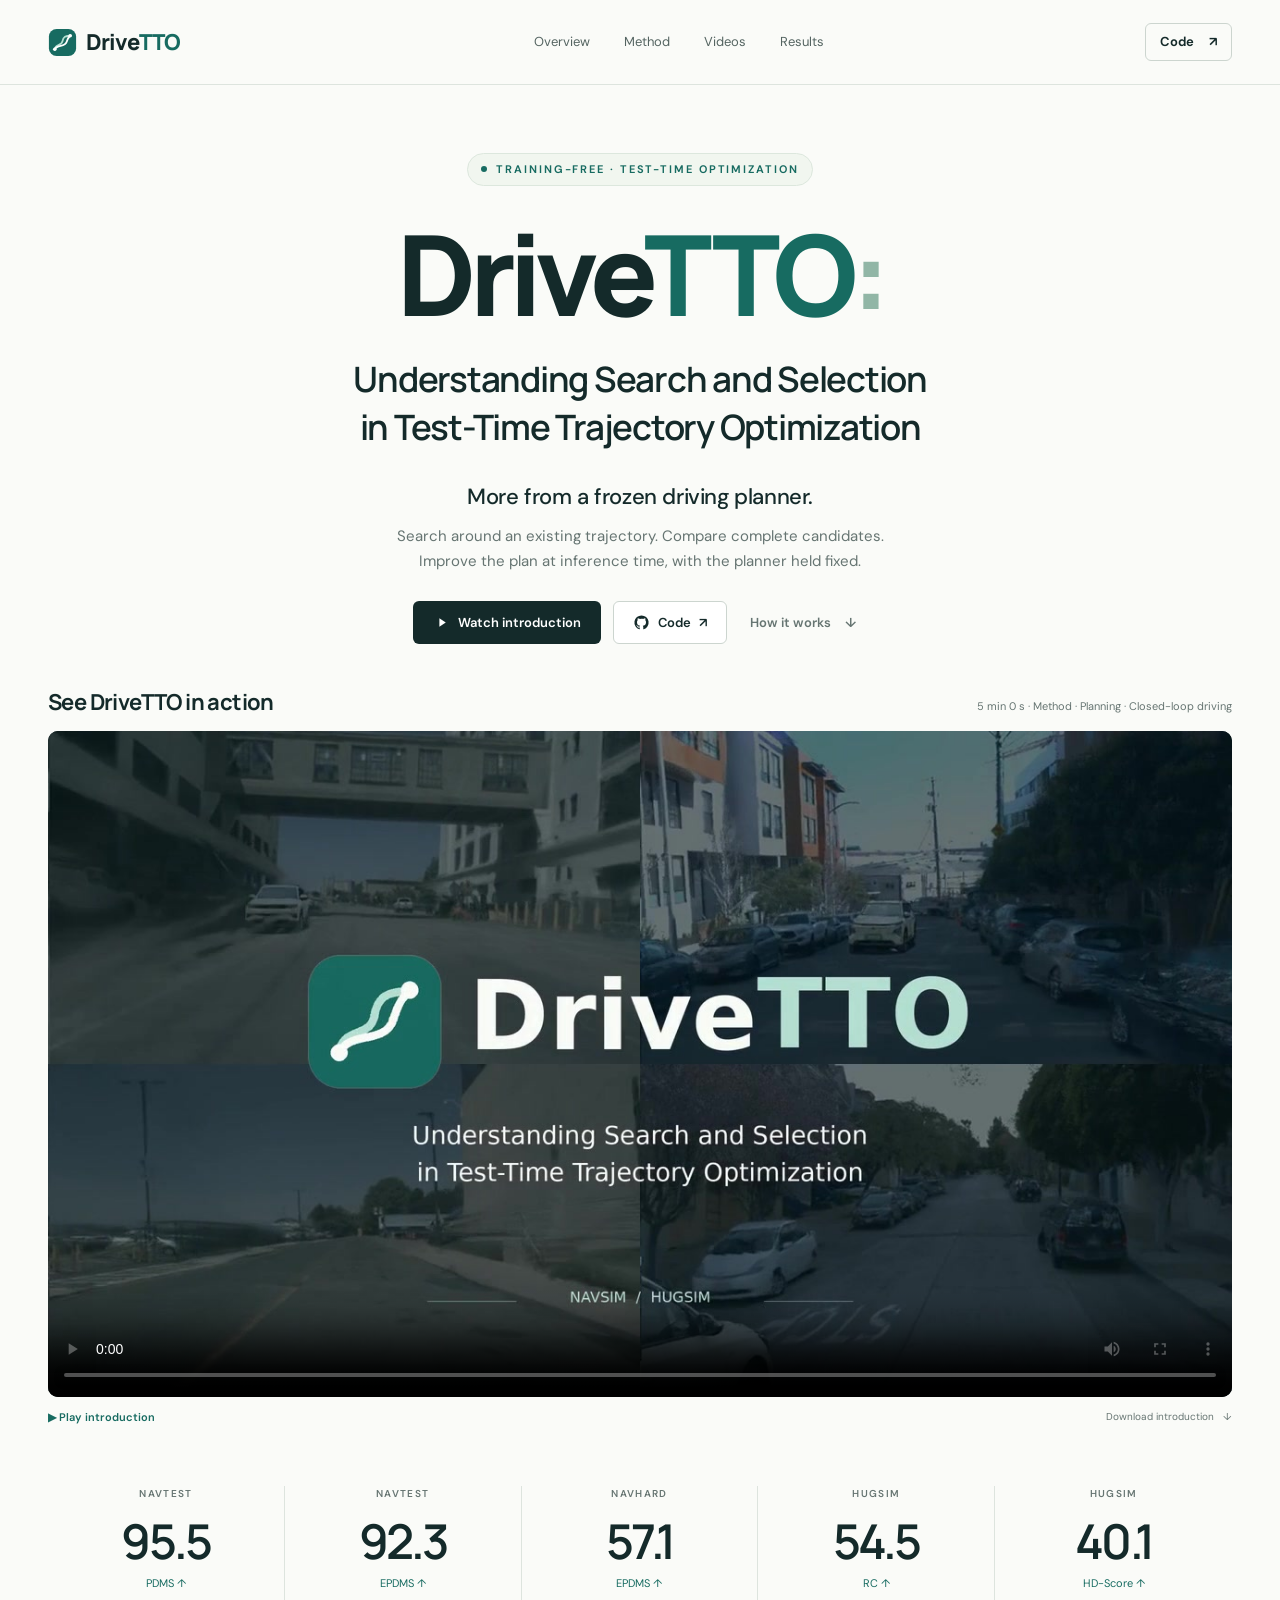
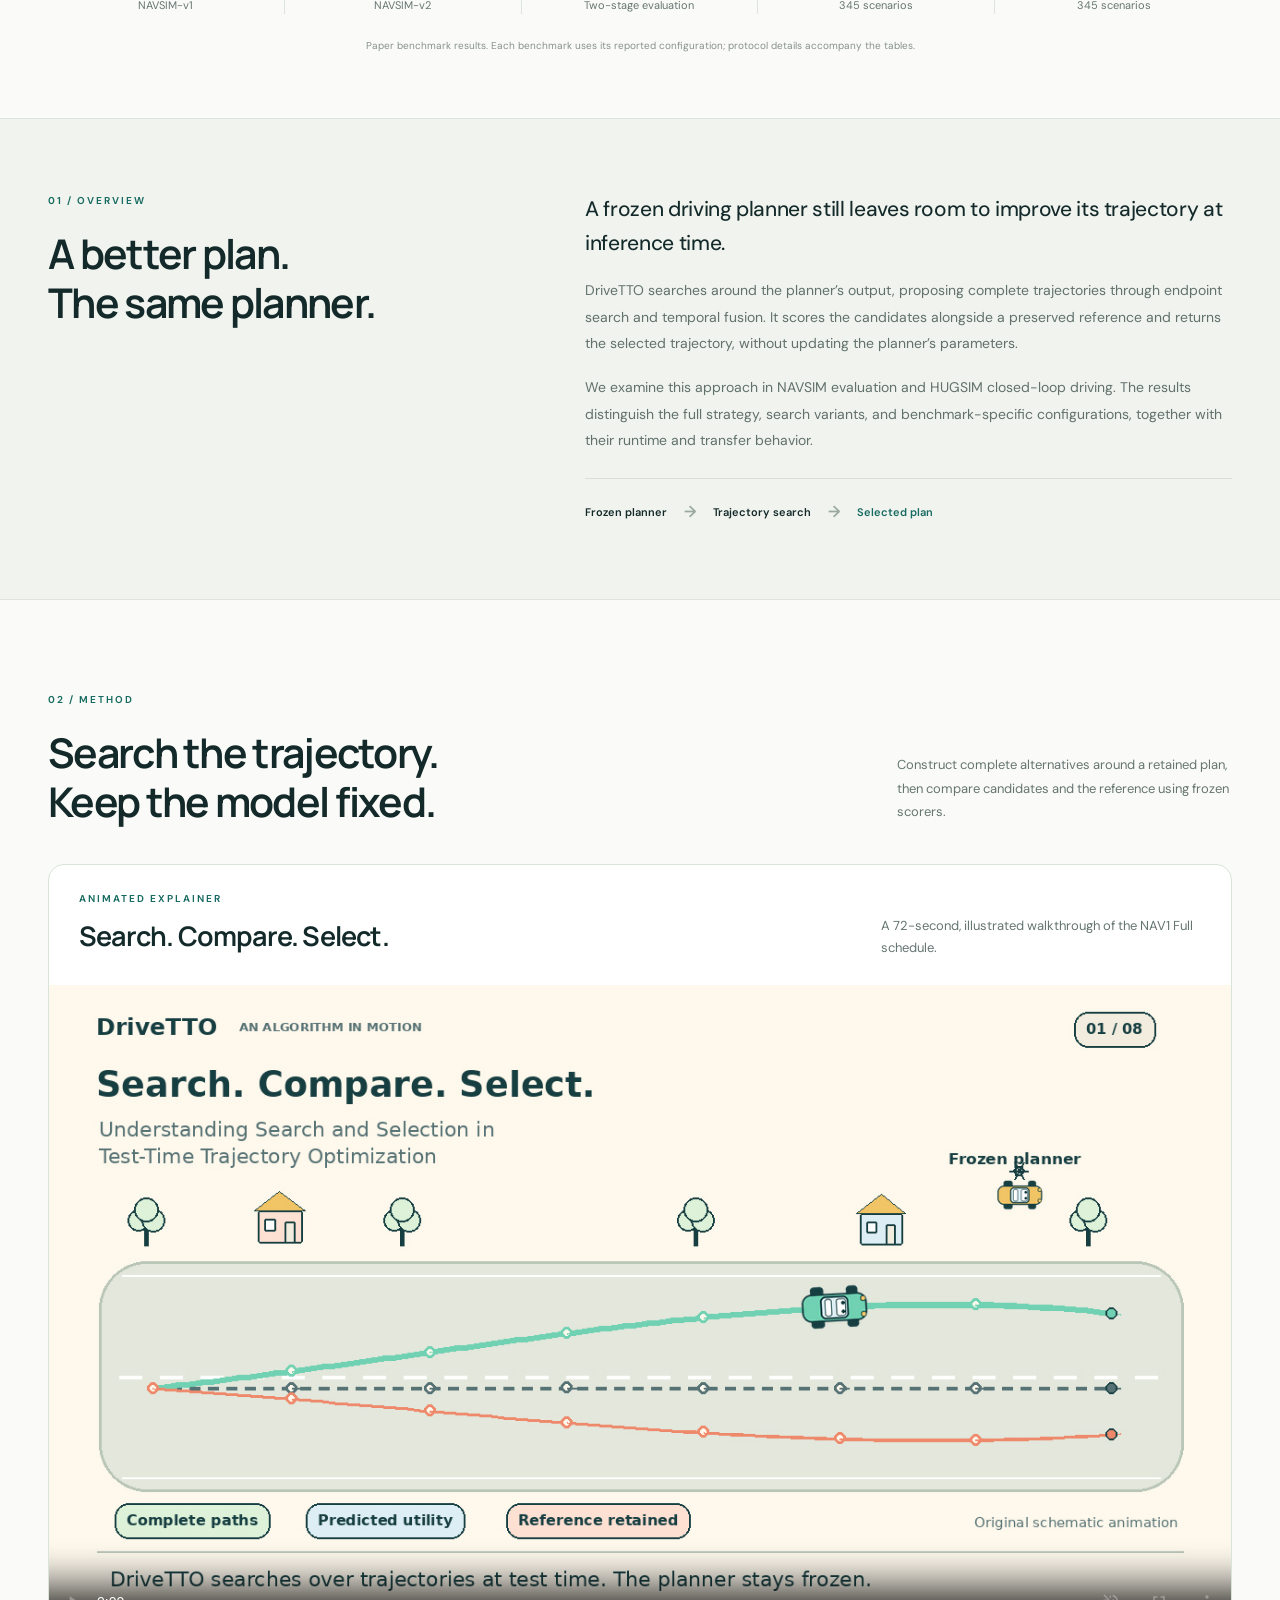
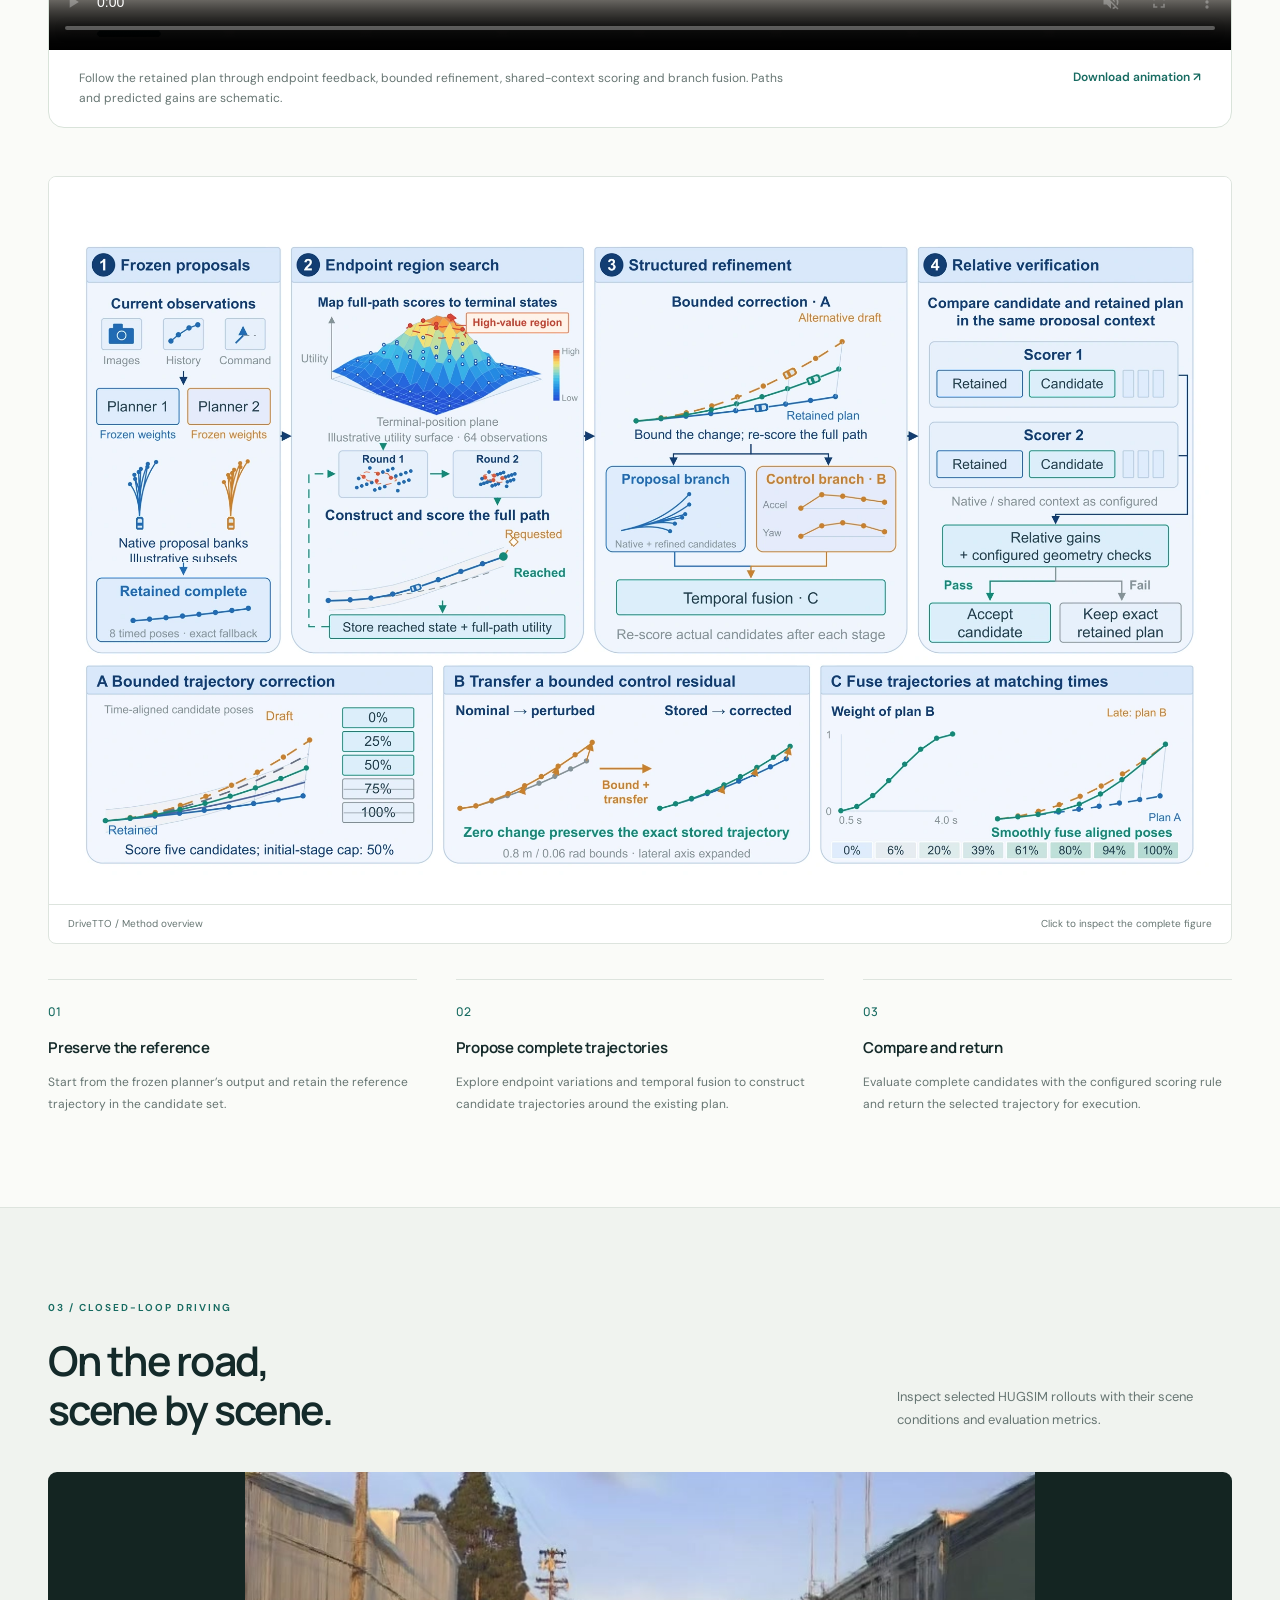
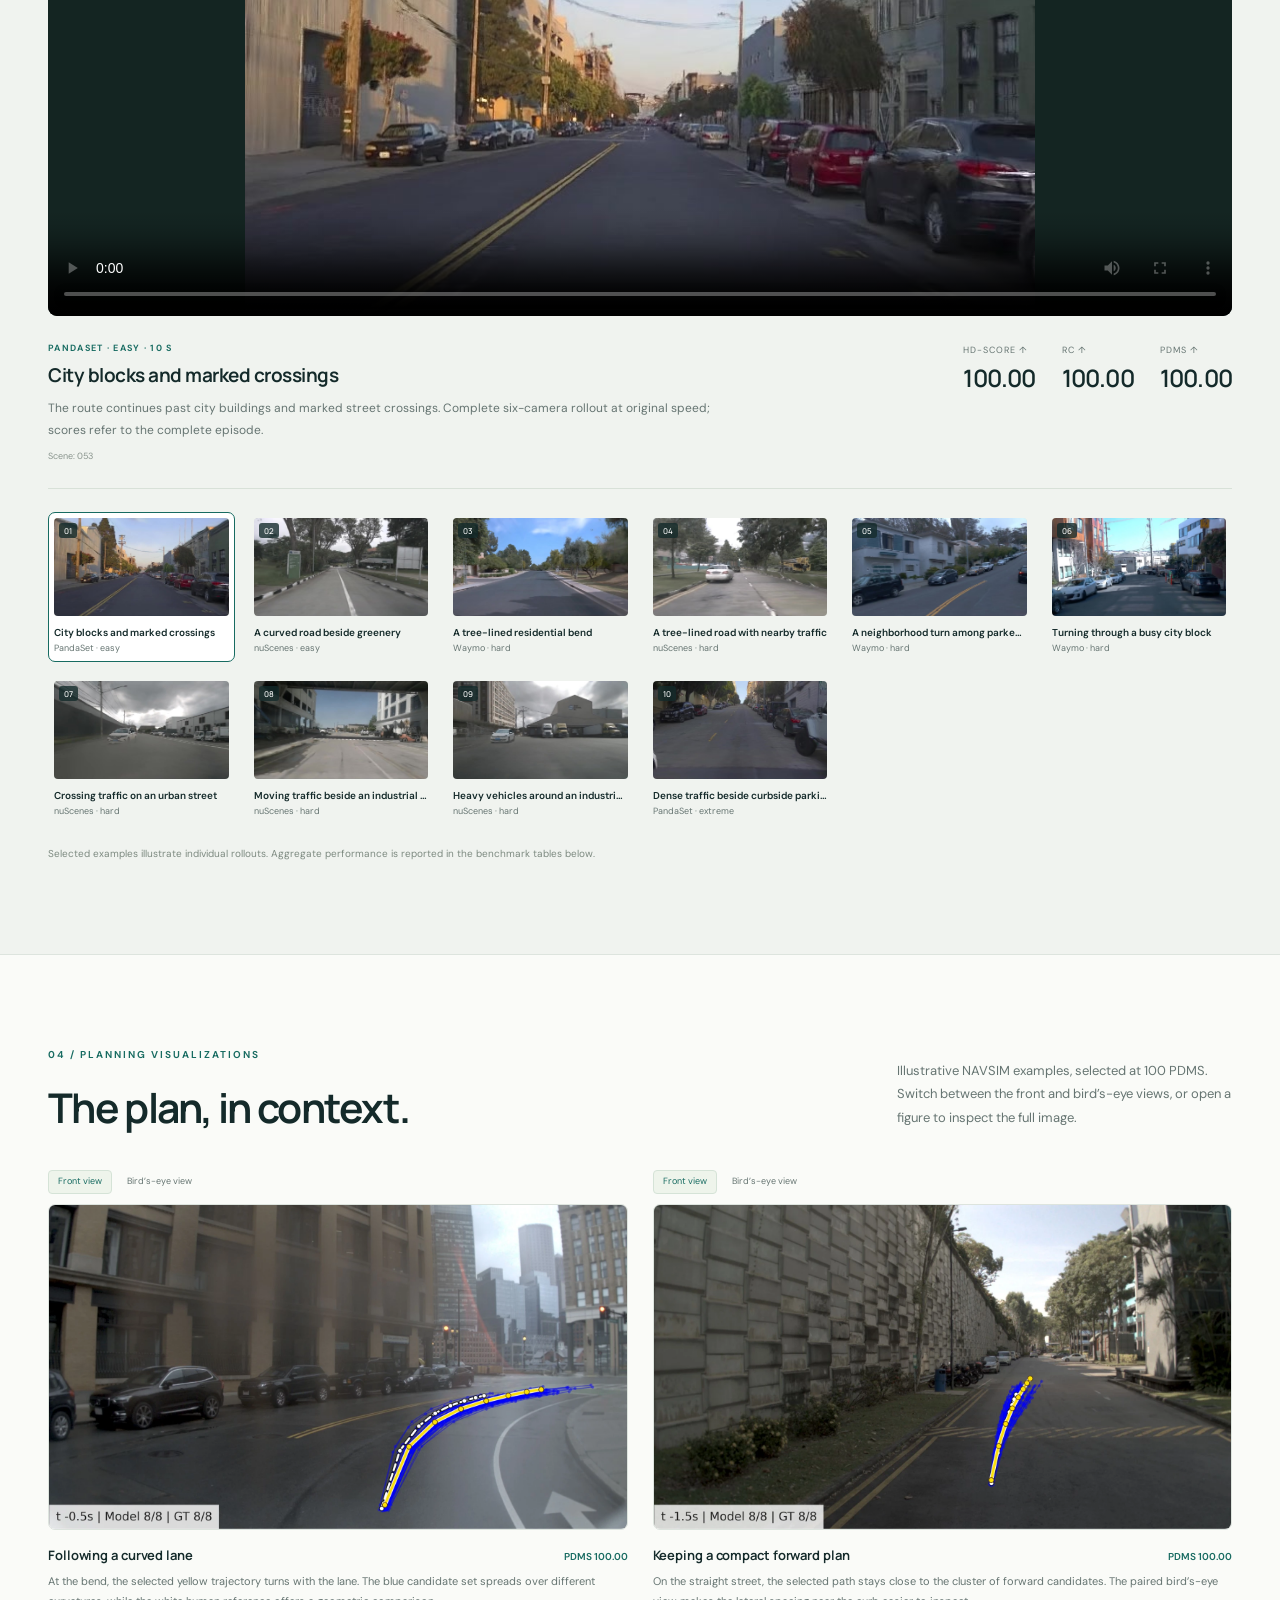
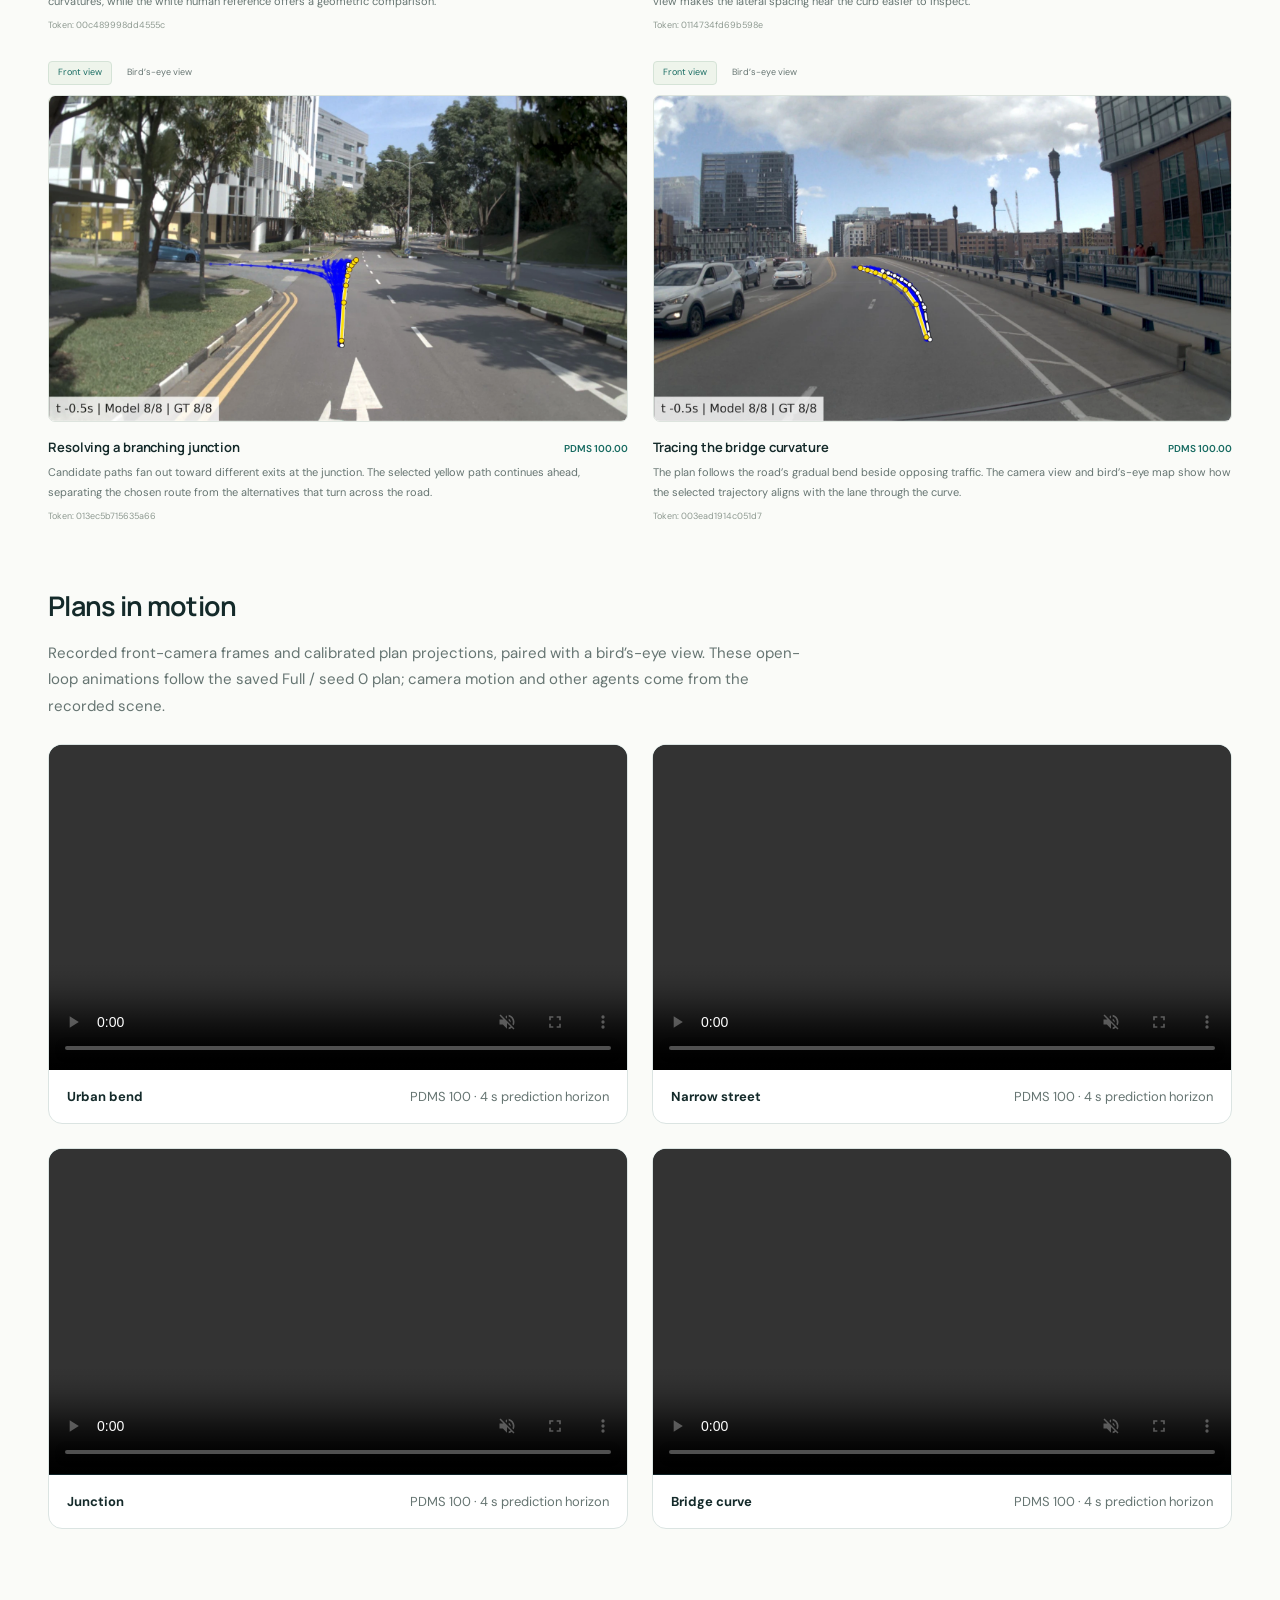
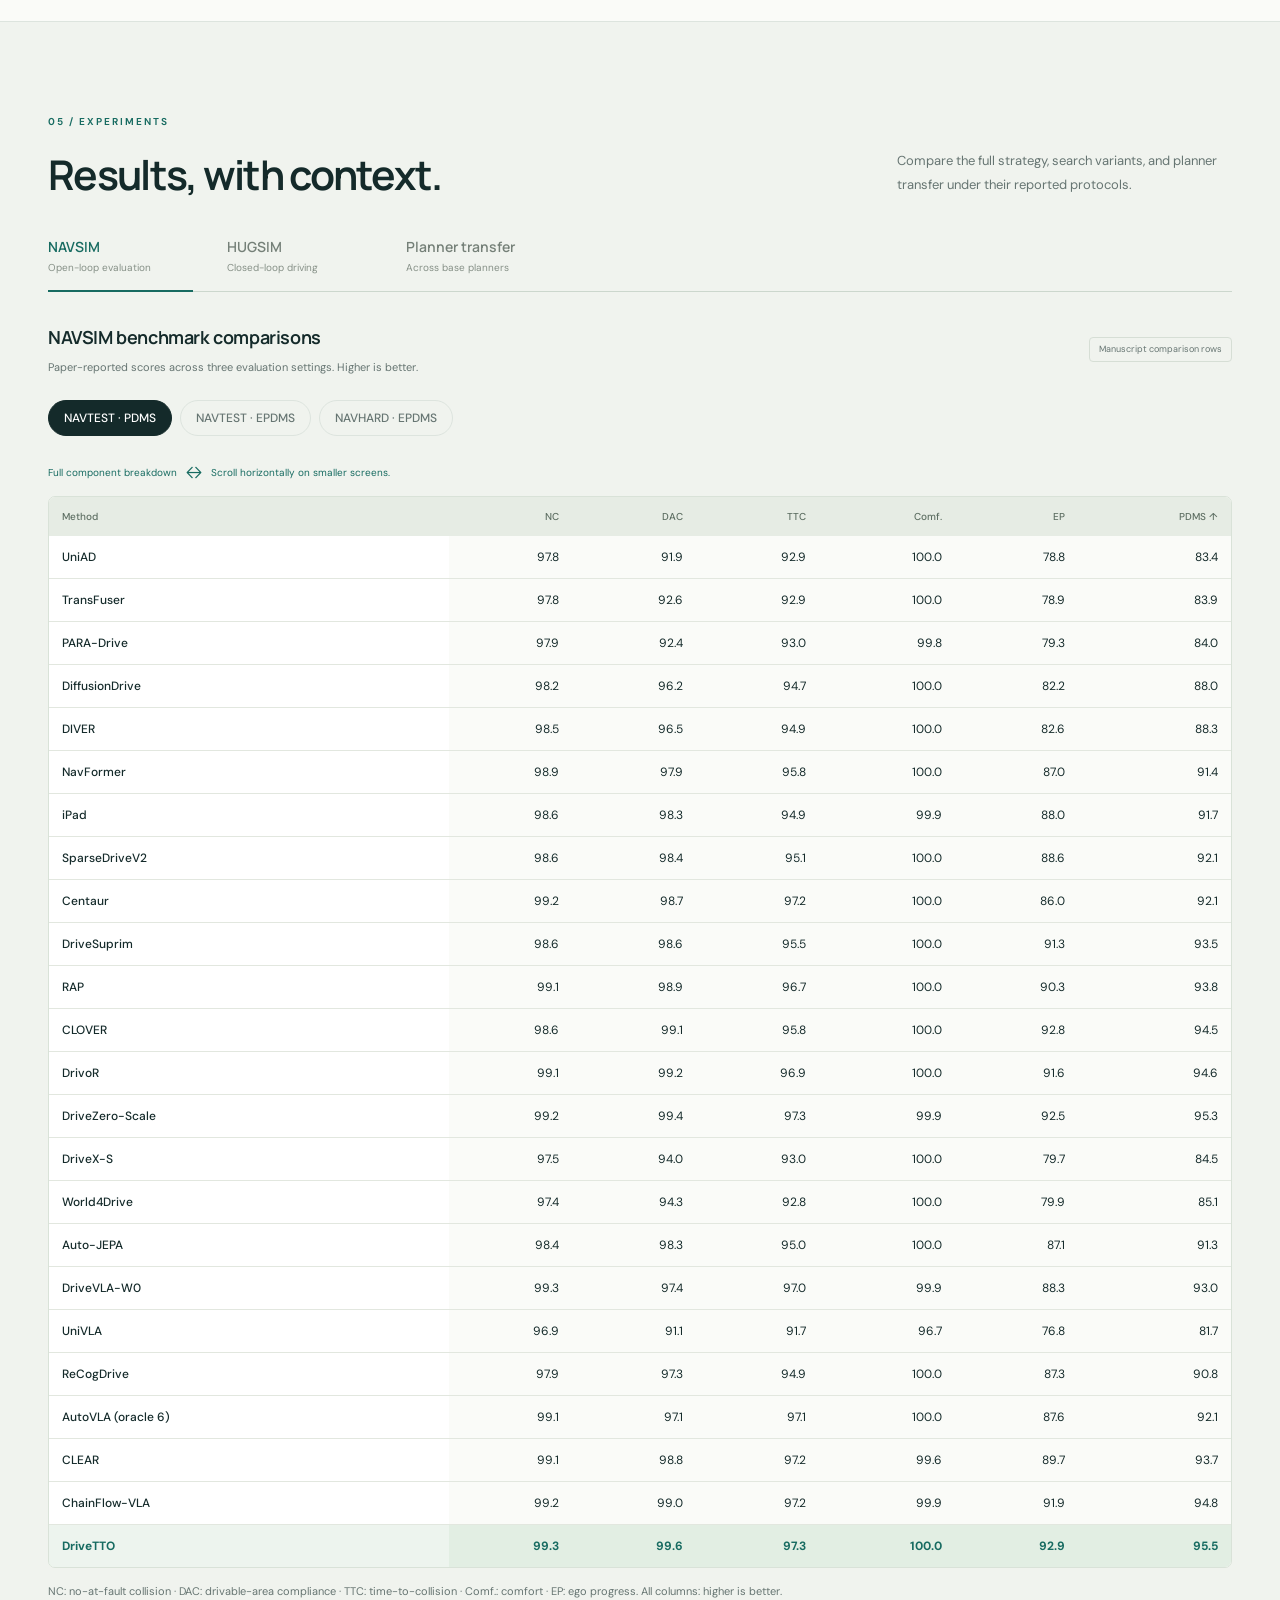
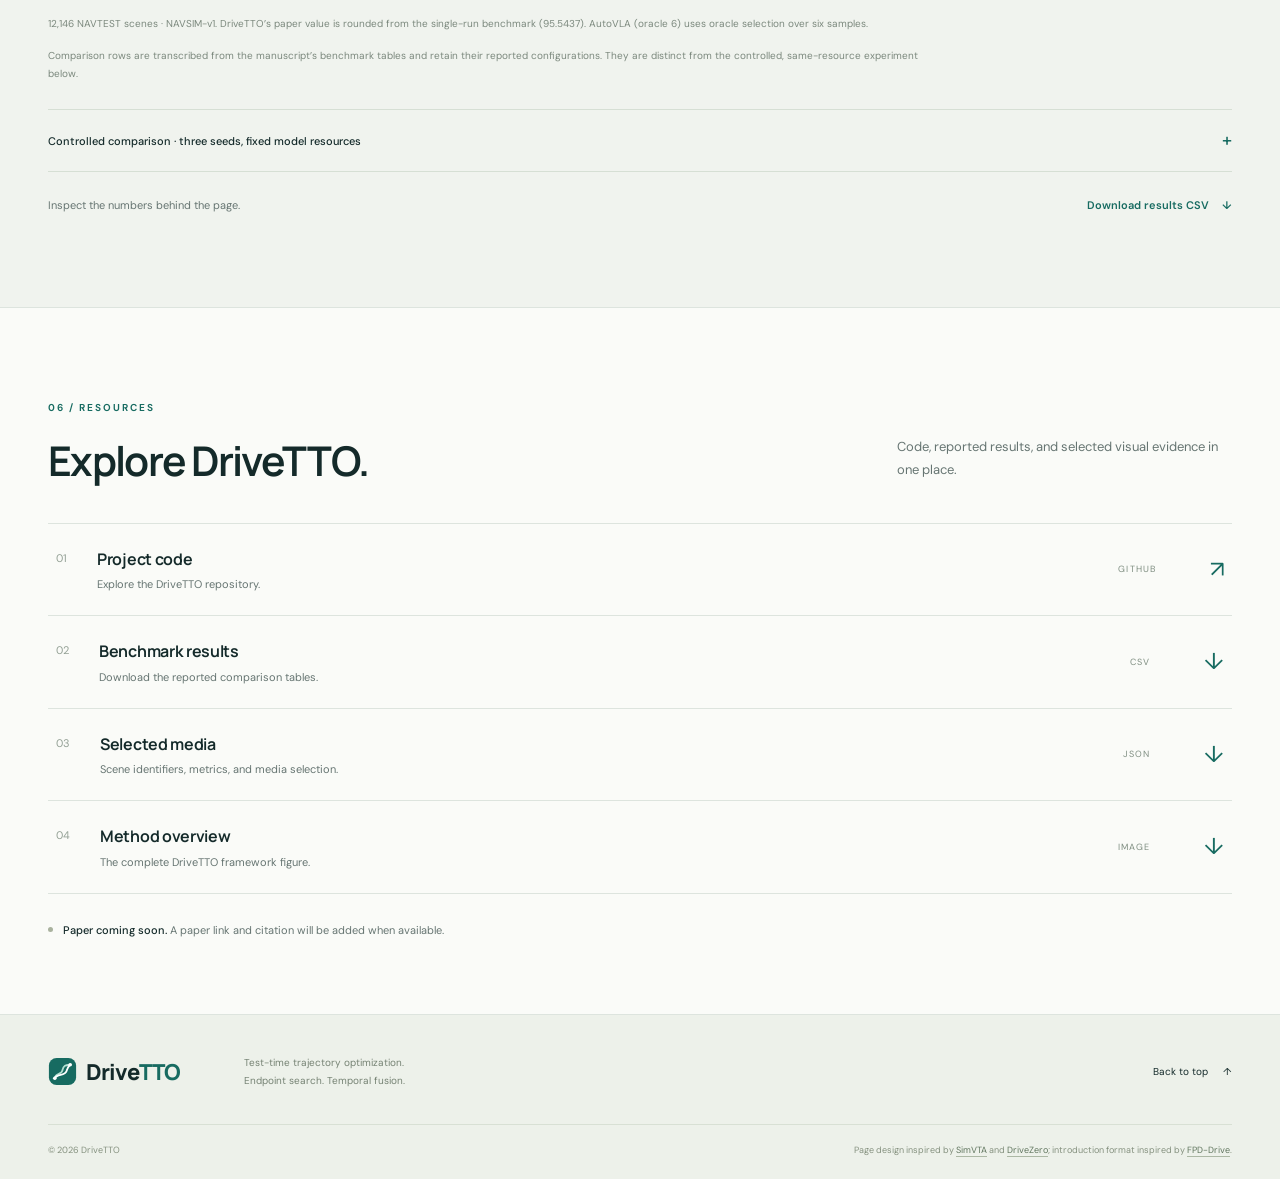
==== commit e4ded791: "Refresh DriveTTO film with relaxed piano and high-scoring hard scenarios" ====
--- a/docs/index.html
+++ b/docs/index.html
@@ -41,9 +41,9 @@
       </div>
       <div class="intro-heading" id="introduction"><span>See DriveTTO in action</span><span>5 min 0 s · Method · Planning · Closed-loop driving</span></div>
       <div class="hero-media" id="hero-media">
-        <video id="hero-video" src="assets/videos/drivetto-introduction-five-minute-20261030.mp4" poster="assets/images/intro-recut-20261030.jpg" controls playsinline preload="metadata" aria-label="DriveTTO project introduction: method animation, NAVSIM plans and selected HUGSIM closed-loop rollouts"><track kind="chapters" src="assets/videos/drivetto-introduction-five-minute-20261030.vtt" srclang="en" label="Chapters"></video>
+        <video id="hero-video" src="assets/videos/drivetto-introduction-piano-20261030.mp4" poster="assets/images/intro-recut-20261030.jpg" controls playsinline preload="metadata" aria-label="DriveTTO project introduction: method animation, NAVSIM plans and selected HUGSIM closed-loop rollouts"><track kind="chapters" src="assets/videos/drivetto-introduction-piano-20261030.vtt" srclang="en" label="Chapters"></video>
       </div>
-      <div class="hero-media-note"><button class="intro-play" id="hero-toggle" type="button" aria-label="Play project introduction" disabled><span class="toggle-icon" aria-hidden="true">▶</span> <span class="toggle-label">Play</span> introduction</button><a href="assets/videos/drivetto-introduction-five-minute-20261030.mp4" download>Download introduction <span aria-hidden="true">↓</span></a></div>
+      <div class="hero-media-note"><button class="intro-play" id="hero-toggle" type="button" aria-label="Play project introduction" disabled><span class="toggle-icon" aria-hidden="true">▶</span> <span class="toggle-label">Play</span> introduction</button><a href="assets/videos/drivetto-introduction-piano-20261030.mp4" download>Download introduction <span aria-hidden="true">↓</span></a></div>
       <div class="metrics" aria-label="Five paper benchmark metrics">
         <div class="metric"><div class="metric-label">NAVTEST</div><p><strong>95.5</strong><span>PDMS ↑</span></p><div class="metric-note">NAVSIM-v1</div></div>
         <div class="metric"><div class="metric-label">NAVTEST</div><p><strong>92.3</strong><span>EPDMS ↑</span></p><div class="metric-note">NAVSIM-v2</div></div>
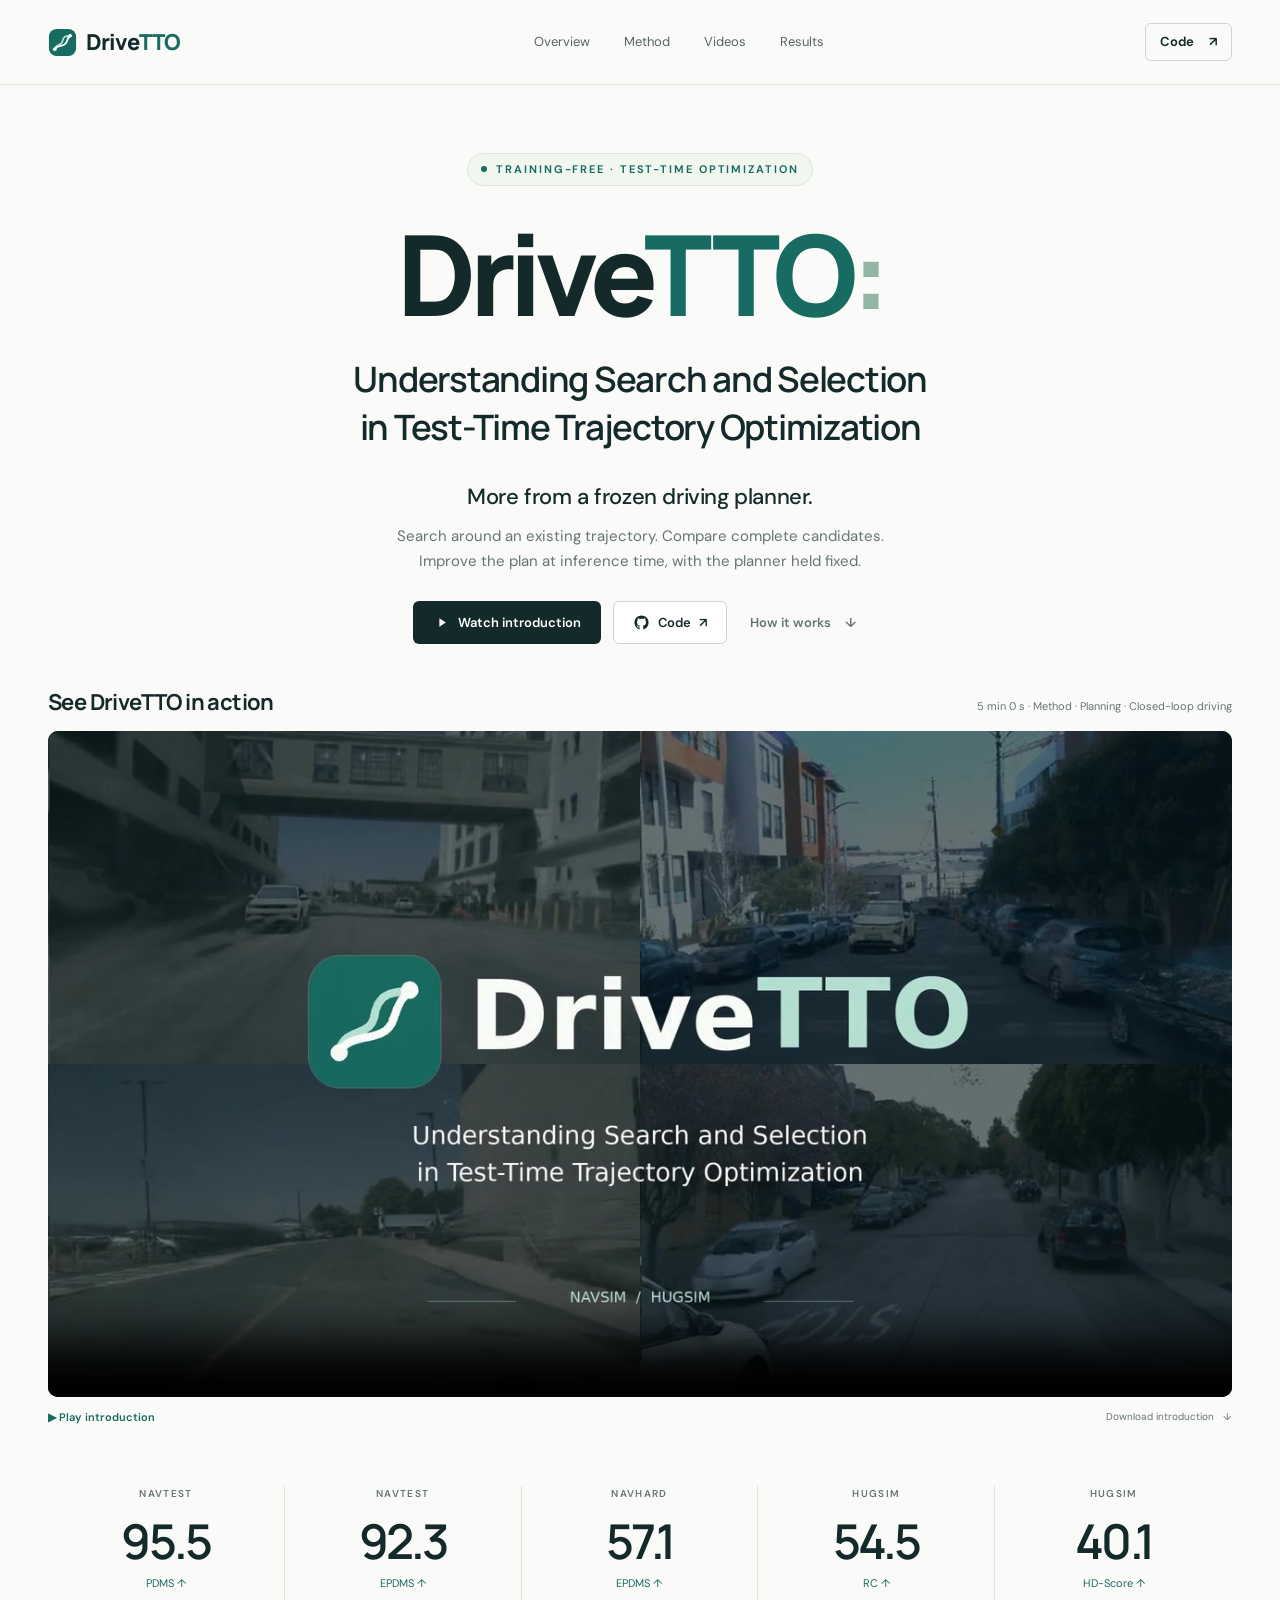
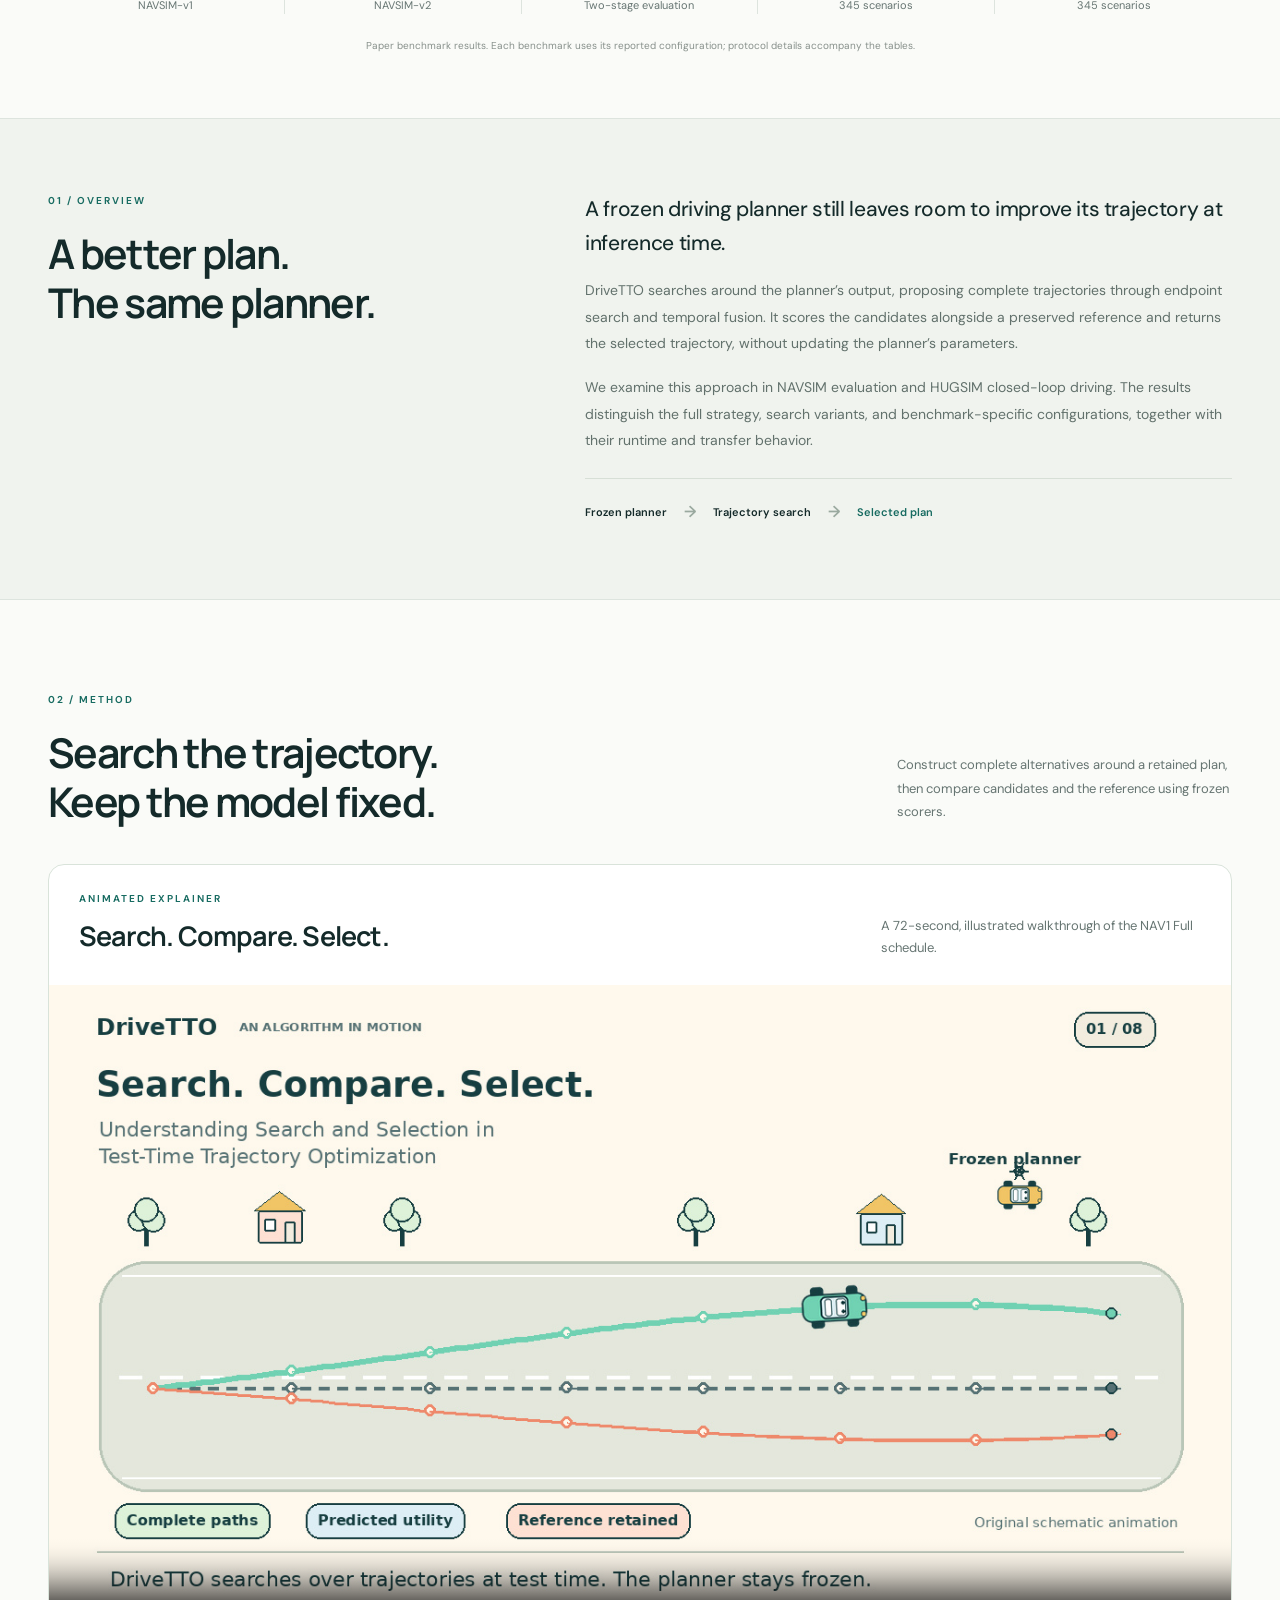
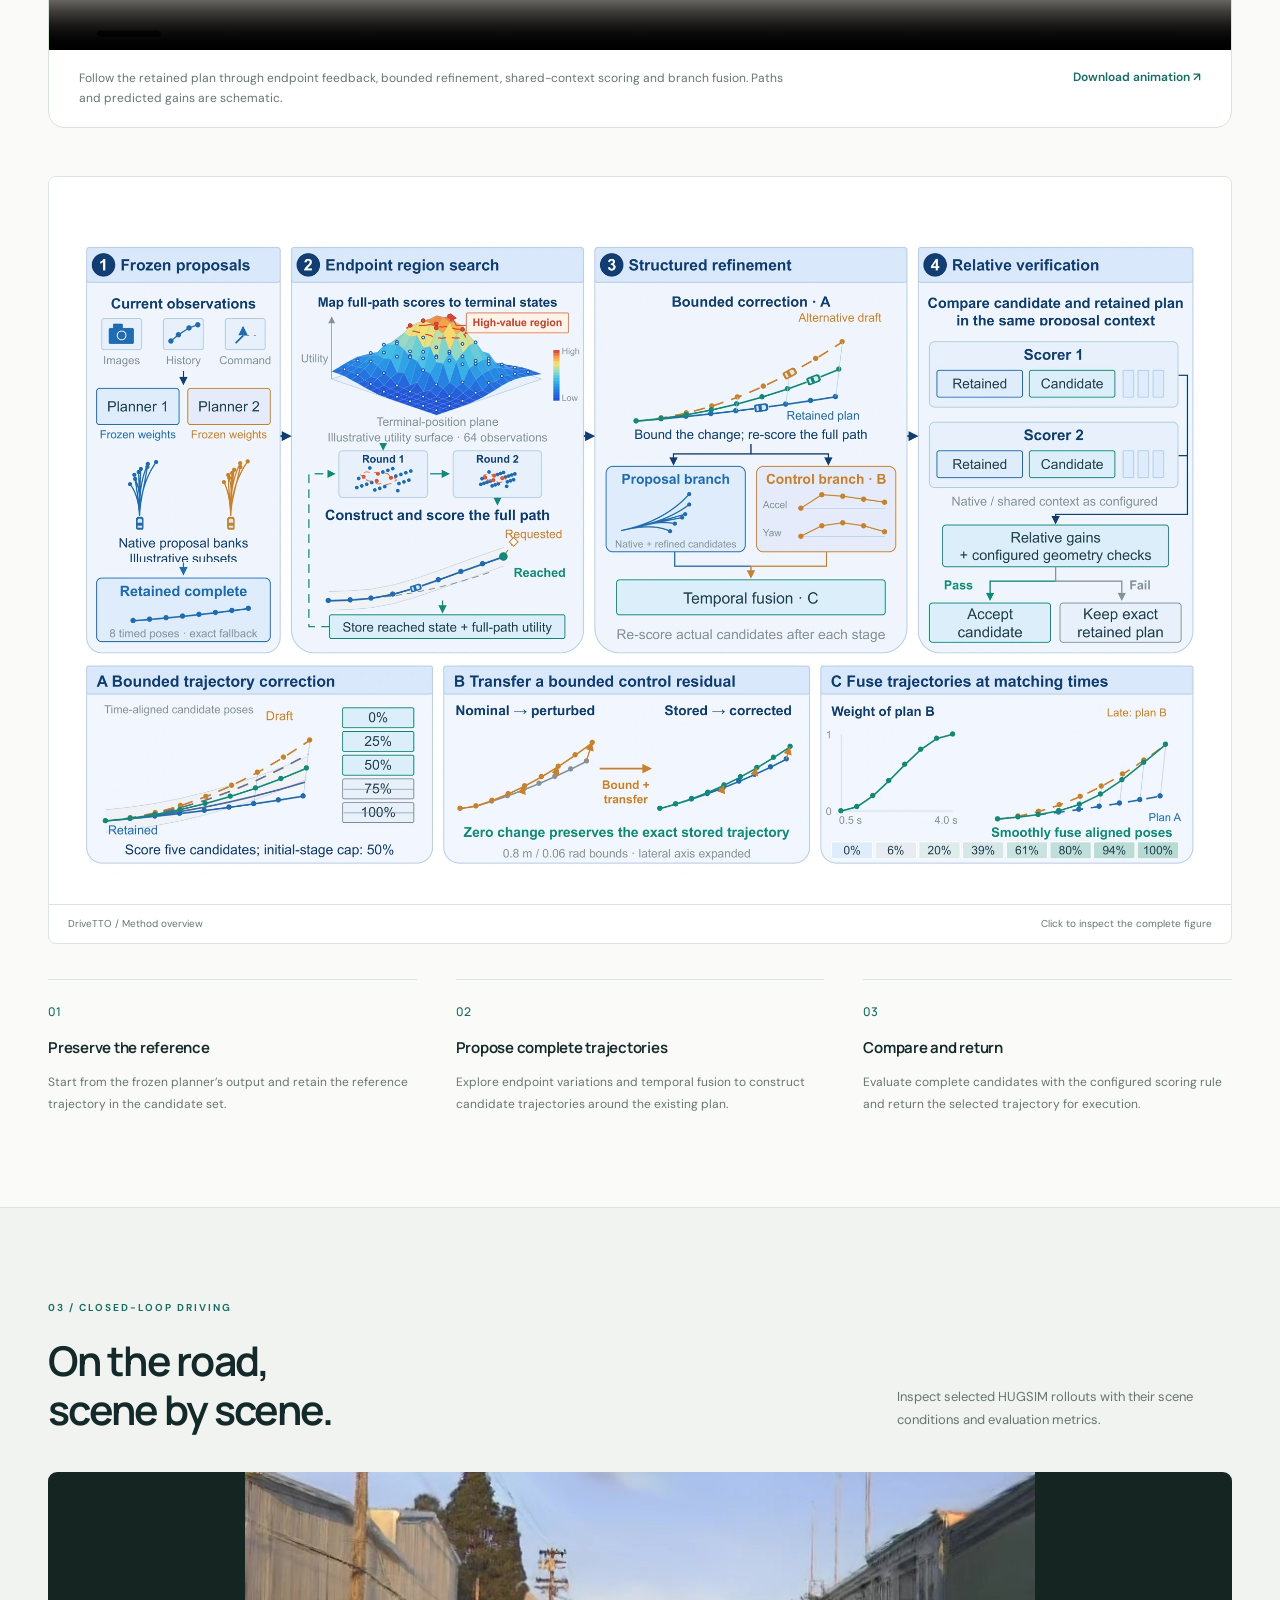
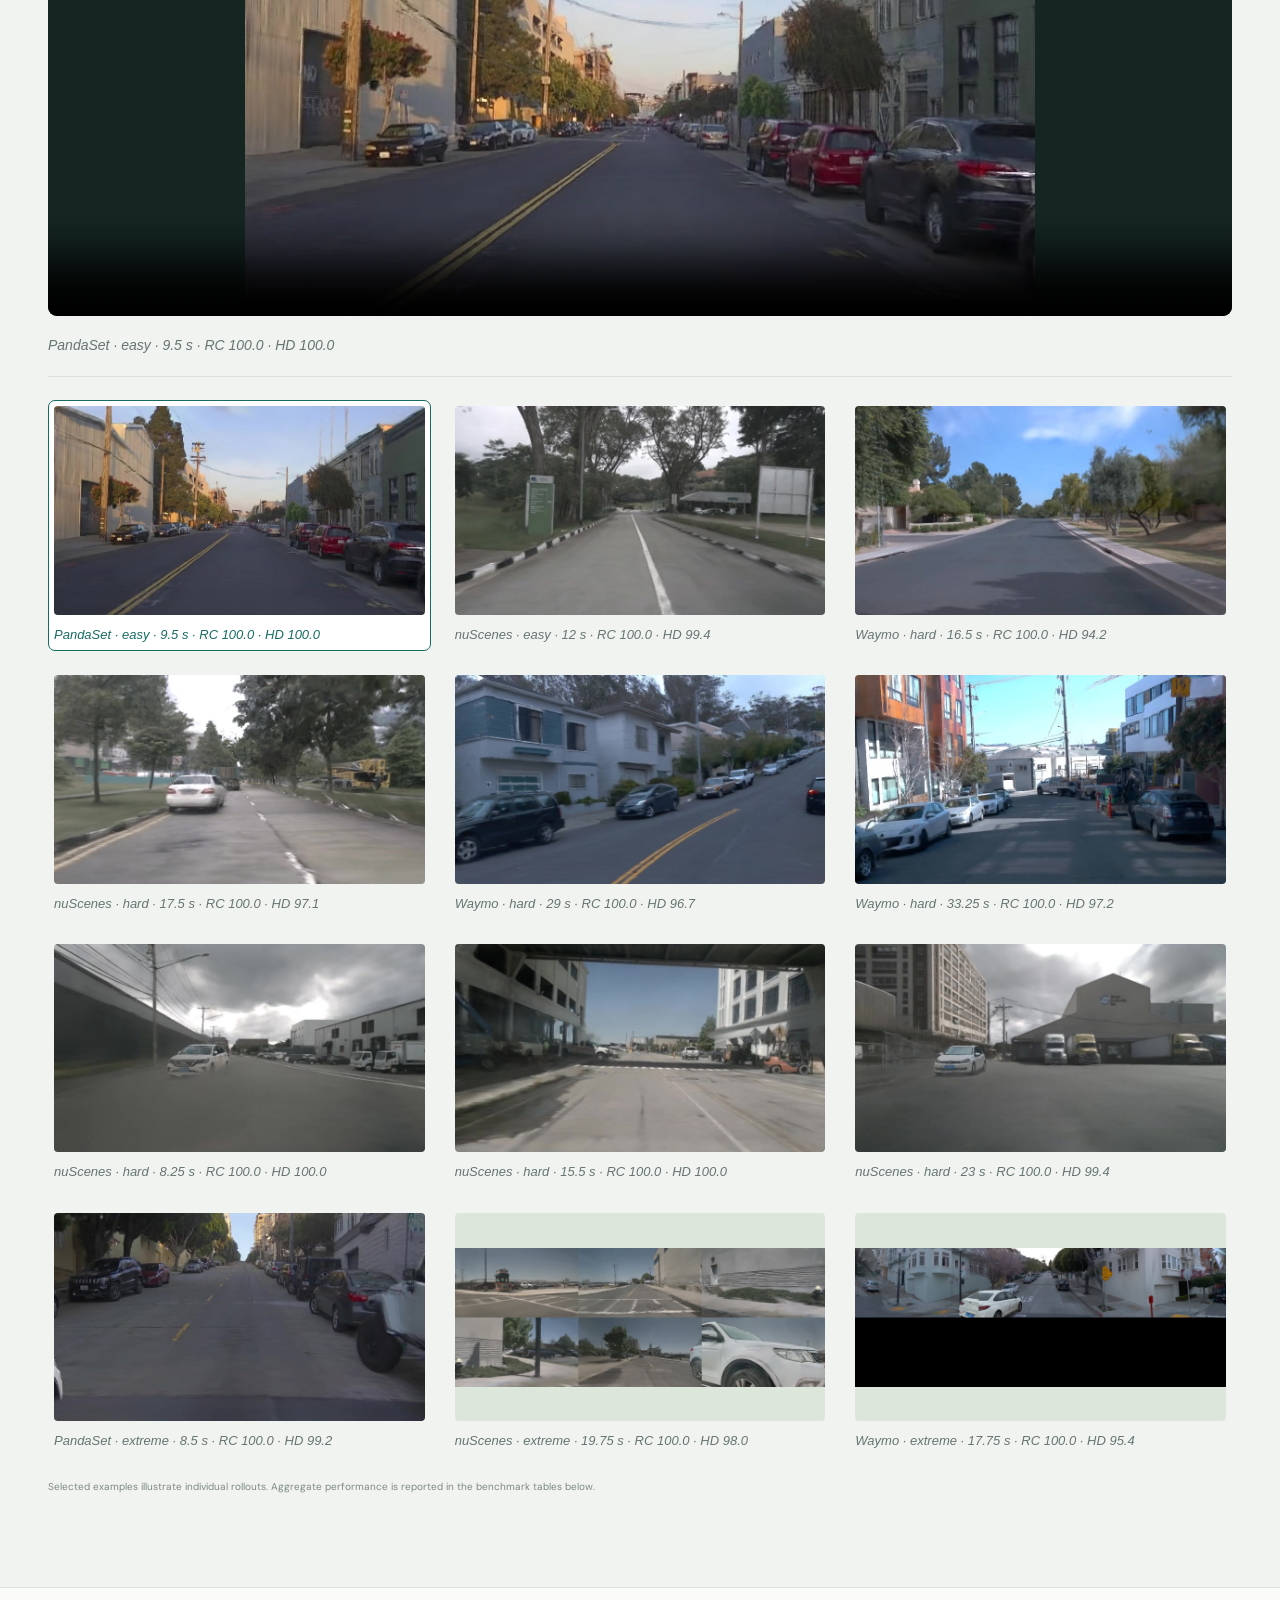
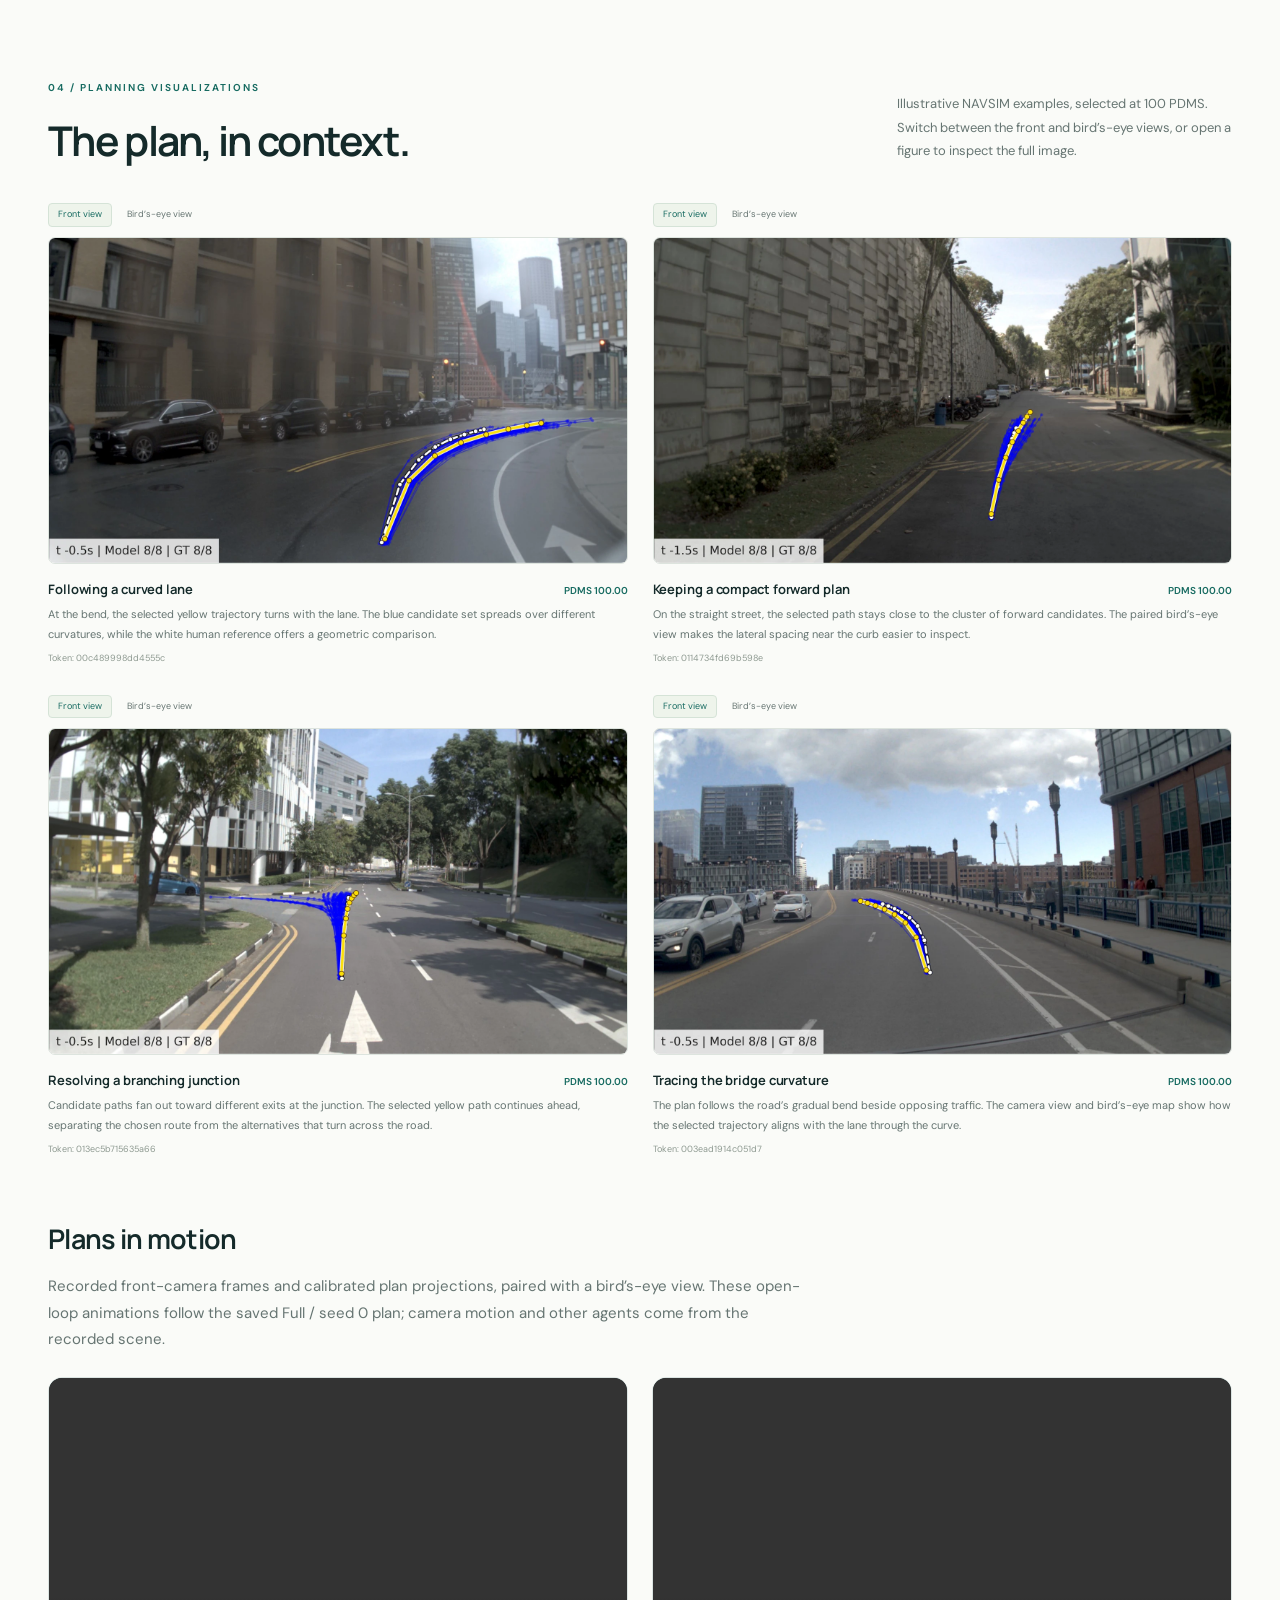
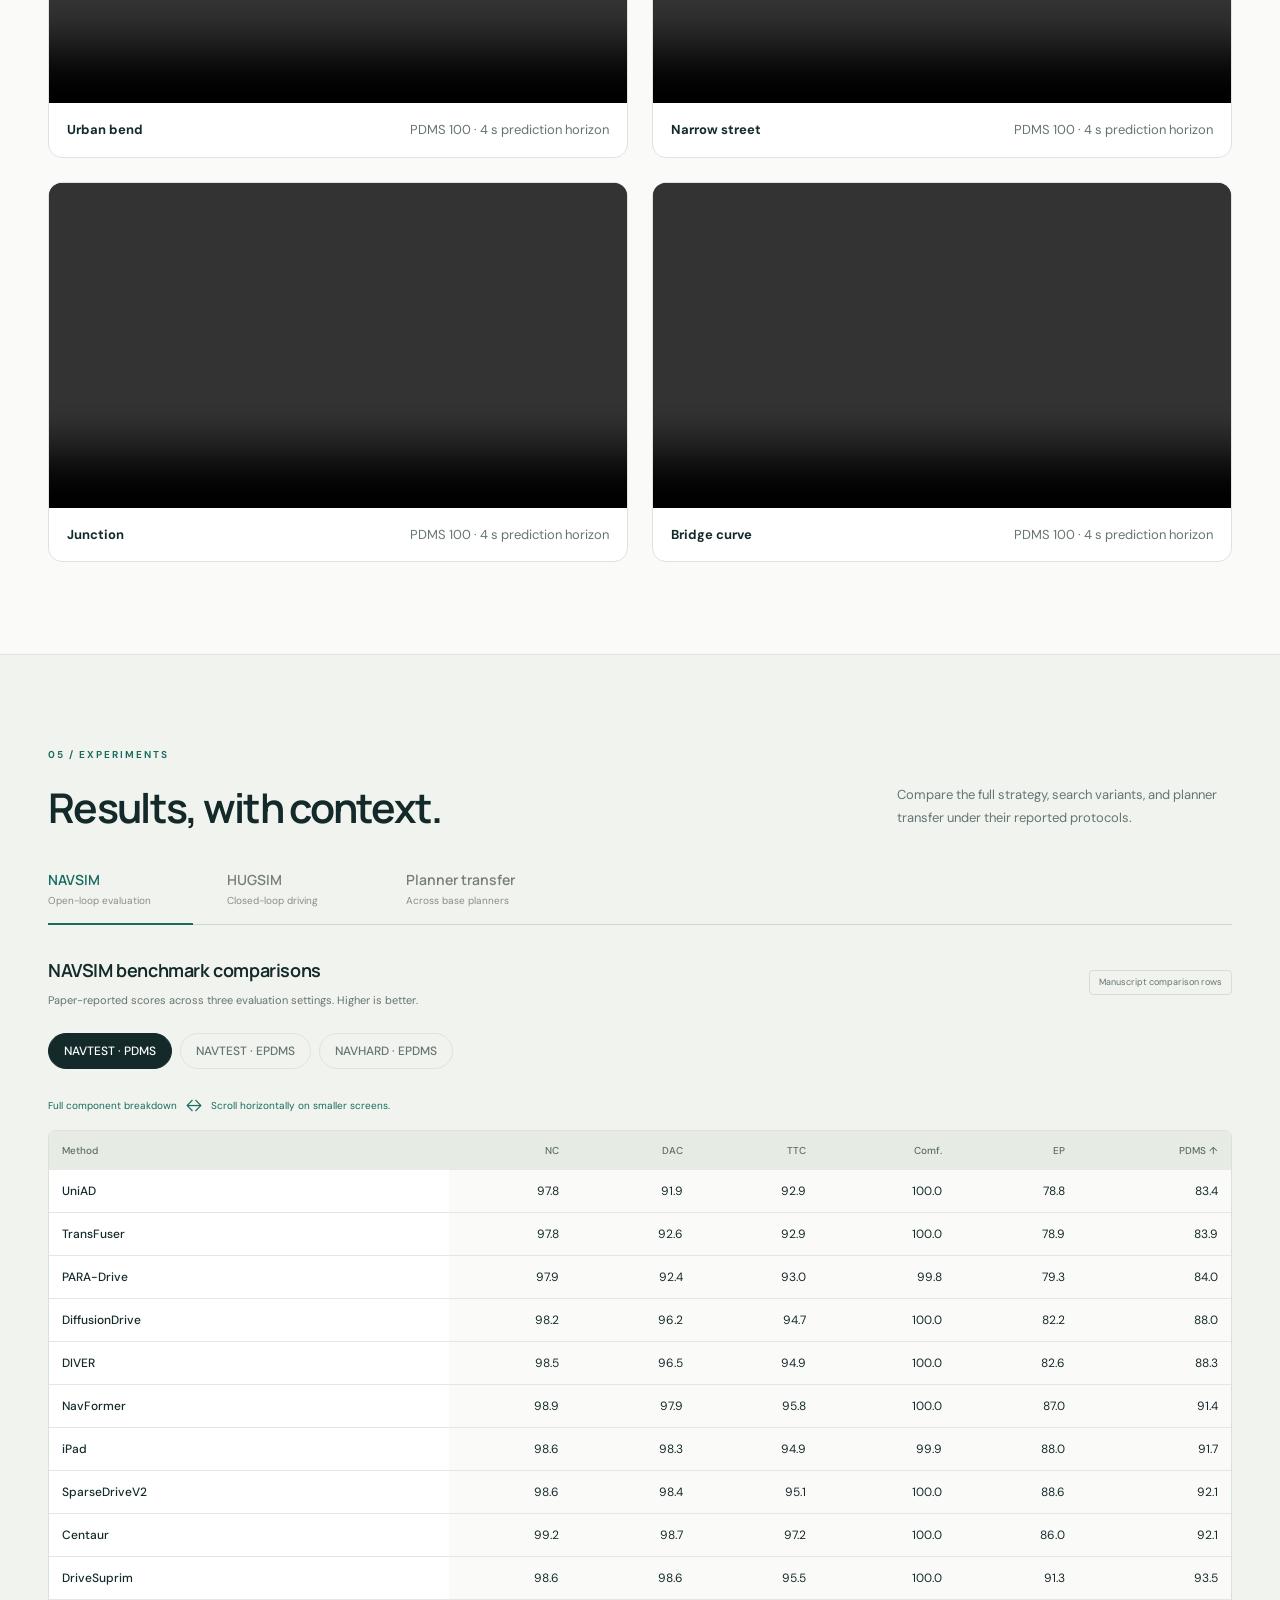
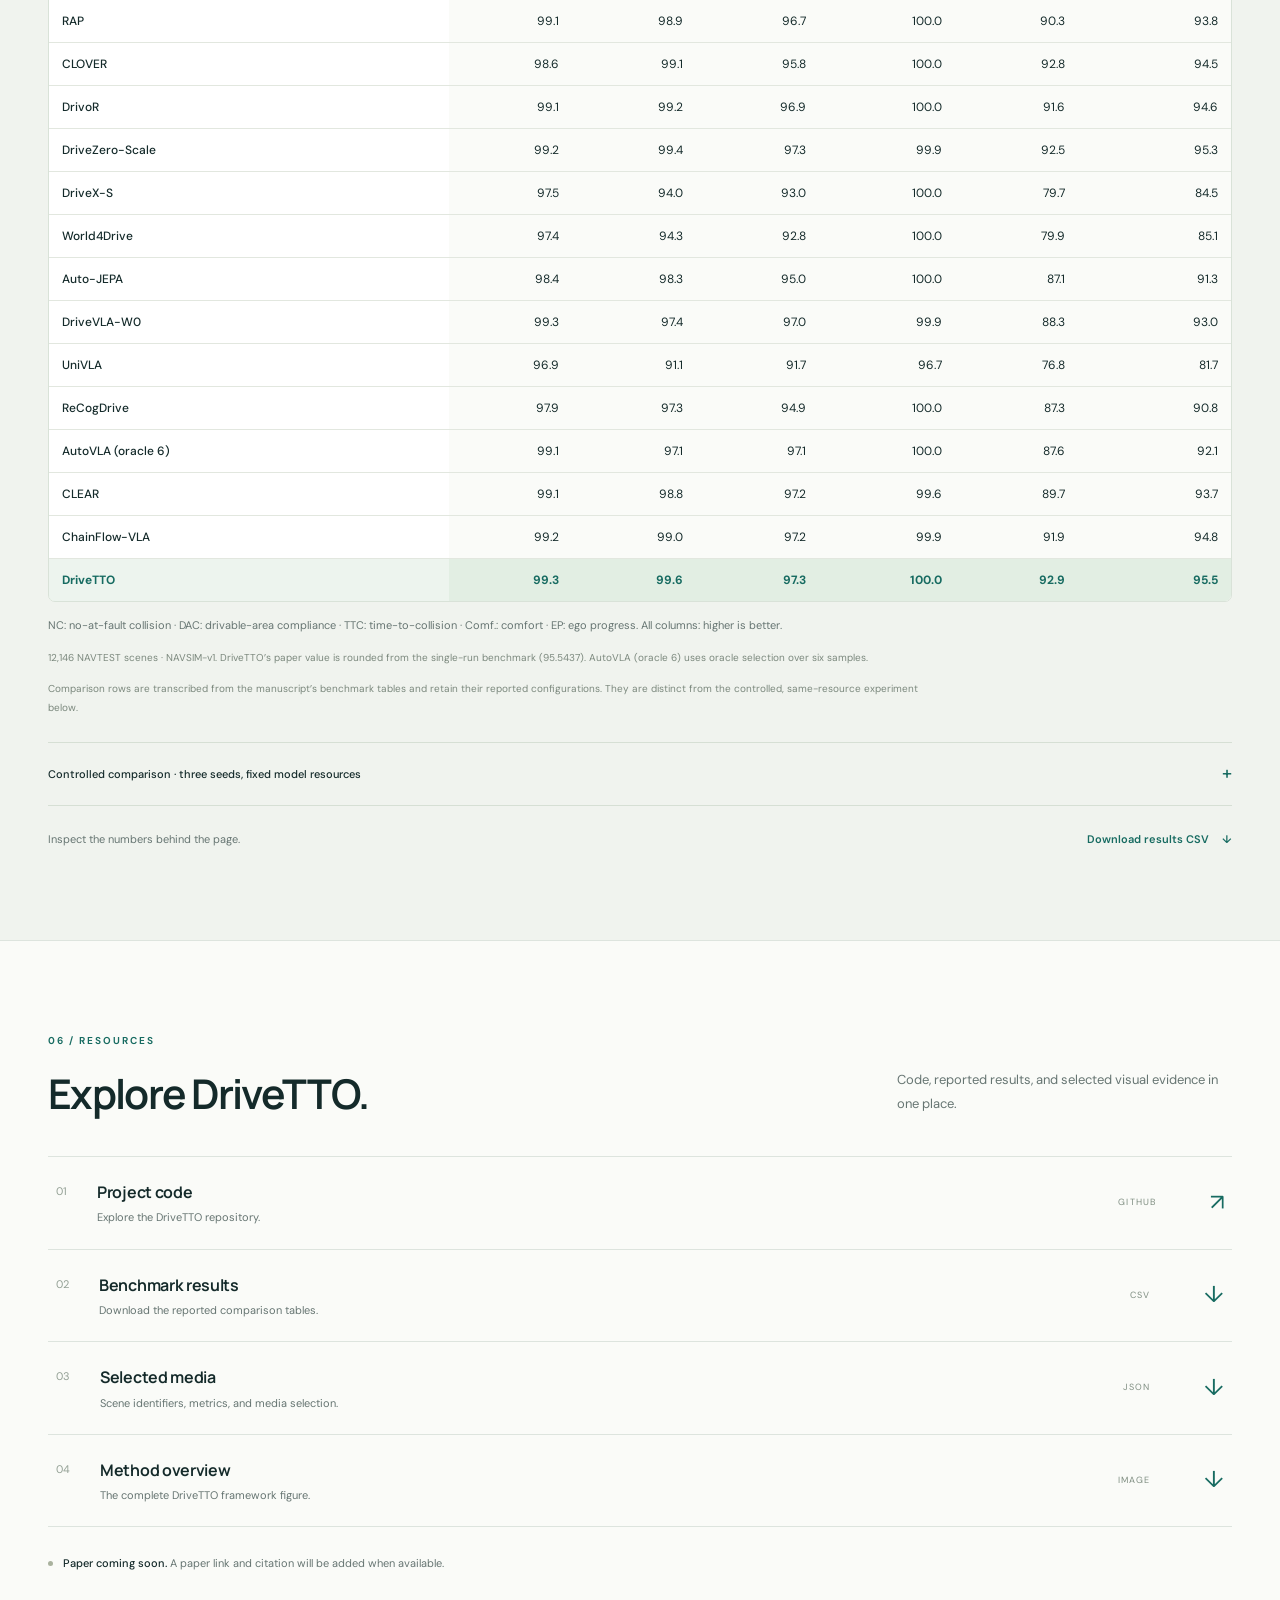
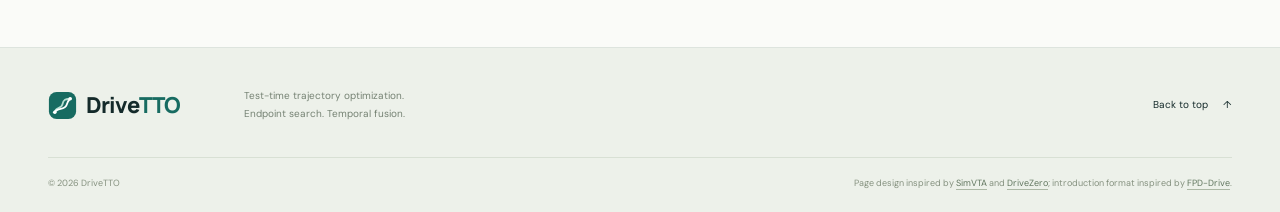
==== commit d313c351: "Sync Pages rollout gallery with concise 4x3 README layout" ====
--- a/docs/index.html
+++ b/docs/index.html
@@ -75,7 +75,7 @@
     <section class="section video-section" id="videos" aria-labelledby="videos-title">
       <div class="container"><div class="section-heading"><div><p class="section-index">03 / CLOSED-LOOP DRIVING</p><h2 id="videos-title">On the road,<br>scene by scene.</h2></div><p class="section-intro">Inspect selected HUGSIM rollouts with their scene conditions and evaluation metrics.</p></div>
         <div class="gallery-main" id="scene-panel" role="tabpanel" tabindex="0"><video id="gallery-video" controls playsinline preload="none" aria-label="Selected closed-loop driving scene"></video><div class="gallery-empty" id="gallery-empty">Loading the scene collection…</div></div>
-        <div class="scene-caption" aria-live="polite"><div class="scene-copy"><div class="scene-eyebrow" id="scene-eyebrow">HUGSIM · EVALUATION ROLLOUT</div><h3 id="scene-title">Driving scene</h3><p id="scene-description">Select a scene below to inspect its rollout.</p><span class="scene-id" id="scene-id"></span></div><div class="scene-metrics" id="scene-metrics"></div></div>
+        <p class="scene-caption" aria-live="polite"><em id="scene-summary">Select a rollout below.</em></p>
         <div class="scene-selectors" id="scene-selectors" role="tablist" aria-label="Choose a driving scene"></div>
         <p class="media-note">Selected examples illustrate individual rollouts. Aggregate performance is reported in the benchmark tables below.</p>
       </div>
--- a/docs/styles.css
+++ b/docs/styles.css
@@ -5,14 +5,14 @@
 .hero{padding-top:68px;text-align:center}.eyebrow,.section-index{font-size:11px;letter-spacing:1.9px;font-weight:650;line-height:1.5}.hero-eyebrow{text-transform:uppercase;color:var(--teal);display:inline-flex;align-items:center;gap:9px;border:1px solid #dce7dd;background:#f1f6ef;padding:7px 13px;border-radius:30px}.status-dot{width:6px;height:6px;border-radius:50%;background:currentColor;display:inline-block;flex:none}.project-name{display:block;font-size:clamp(72px,9vw,112px);line-height:1.2;font-weight:800;letter-spacing:-7px;margin-top:21px}.project-name>span:first-child{color:var(--teal)}.project-name .title-period{color:#91b6a6}.project-subtitle{display:block;font-size:clamp(24px,3vw,35px);line-height:1.38;letter-spacing:-1.25px;font-weight:600;max-width:900px;margin:14px auto 0}.hero-claim{font-size:22px;font-weight:500;letter-spacing:-.4px;margin-top:28px}.hero-description{font-size:15px;line-height:1.7;color:var(--muted);margin-top:8px}.hero-actions{display:flex;align-items:center;justify-content:center;gap:12px;margin:26px 0 43px}.button{height:43px;display:inline-flex;align-items:center;justify-content:center;gap:8px;padding:0 19px;border:1px solid transparent;font-size:13px;font-weight:600;border-radius:6px;transition:background .2s,transform .2s}.button:hover{transform:translateY(-2px)}.button svg{width:17px;height:17px}.button-primary{background:var(--ink);color:white}.button-primary:hover{background:#23554e}.button-secondary{border-color:#ccd5cf;background:var(--white)}.button-secondary:hover{background:var(--soft)}.button-text{gap:14px;color:var(--muted);padding-inline:10px}.button-text:hover{color:var(--teal)}
 .hero-media{position:relative;background:#172523;overflow:hidden;isolation:isolate;border-radius:10px;aspect-ratio:8/3;min-height:240px;text-align:left}.hero-media video{width:100%;height:100%;object-fit:contain}.hero-media-shade{position:absolute;inset:0;pointer-events:none;background:linear-gradient(180deg,rgba(4,18,17,.33),transparent 29%,transparent 64%,rgba(4,18,17,.7))}.media-topline,.media-bottomline{position:absolute;left:25px;right:25px;display:flex;justify-content:space-between;align-items:center;gap:20px;color:white}.media-topline{top:23px}.media-bottomline{bottom:22px}.media-tag{border:1px solid #ffffff38;border-radius:4px;background:#14232170;backdrop-filter:blur(10px);display:flex;align-items:center;gap:7px;text-transform:uppercase;font-size:9px;letter-spacing:1.3px;padding:5px 8px;font-weight:550}.media-tag .status-dot{color:#b5dfba;width:5px;height:5px}.media-tag.subtle{background:transparent;border:0}.media-kicker{text-transform:uppercase;font-size:9px;letter-spacing:1.5px;opacity:.73}.media-bottomline p{font-size:17px;font-weight:500;margin-top:3px}.video-toggle{border:1px solid #ffffff6a;color:white;background:#ffffff14;backdrop-filter:blur(12px);border-radius:30px;font-size:11px;display:inline-flex;align-items:center;gap:8px;padding:9px 15px;min-width:85px;justify-content:center}.video-toggle:hover{background:#ffffff28}.toggle-icon{font-size:11px}.hero-media-note{display:flex;align-items:center;justify-content:space-between;color:var(--muted);font-size:10px;padding:12px 0}.hero-media-note a{display:flex;gap:9px}.hero-media-note a:hover{color:var(--teal)}.metrics{display:grid;grid-template-columns:repeat(3,1fr);margin-top:33px;padding:16px 0 12px}.metric{border-right:1px solid var(--line)}.metric:last-child{border:0}.metric-label{font-size:10px;letter-spacing:1.7px;font-weight:600;color:var(--muted)}.metric p{display:flex;gap:11px;align-items:baseline;justify-content:center;margin:7px 0 0}.metric strong{font:600 53px/1.3 var(--display);letter-spacing:-2.8px}.metric p>span{font-size:11px;color:var(--teal)}.metric-note{font-size:11px;color:var(--muted);margin-top:4px}.metric-scope{font-size:10px;color:#87908b;margin-top:12px;margin-bottom:63px}
 .section{padding-block:92px;scroll-margin-top:10px}.section-index{font-size:10px;letter-spacing:2px;color:var(--teal);margin-bottom:21px}.section h2{font-size:clamp(29px,3.2vw,42px);line-height:1.2;letter-spacing:-1.7px}.section-heading{display:flex;align-items:flex-end;justify-content:space-between;gap:50px;margin-bottom:38px}.section-intro{max-width:335px;font-size:13px;color:var(--muted);line-height:1.8;padding-bottom:3px}.abstract-section{background:var(--soft);border-block:1px solid var(--line);padding-block:74px}.abstract-layout{display:grid;grid-template-columns:1fr 1.37fr;gap:65px}.abstract-copy>p{font-size:14px;line-height:1.9;color:#62716c;margin-bottom:17px}.abstract-copy>p.lead{font-size:21px;line-height:1.6;font-weight:450;letter-spacing:-.35px;color:var(--ink)}.concept-line{display:flex;align-items:center;gap:17px;font-size:11px;font-weight:600;margin-top:24px;padding-top:20px;border-top:1px solid #d7dfd6}.concept-line>span:nth-child(2n){font-size:16px;color:#9aa99f}.method-figure{margin:0;border:1px solid var(--line);border-radius:8px;background:white;overflow:hidden}.image-expand{display:block;position:relative;background:white;border:0;padding:0;width:100%;cursor:zoom-in;text-align:left}.method-expand{padding:28px 22px}.method-figure img{width:100%;height:auto;object-fit:contain}.expand-indicator{position:absolute;right:12px;bottom:12px;width:30px;height:30px;border:1px solid #d9e3da;background:#ffffffef;display:grid;place-items:center;font-size:18px;border-radius:5px;color:var(--teal);opacity:0;transition:opacity .2s}.image-expand:hover .expand-indicator,.image-expand:focus-visible .expand-indicator{opacity:1}.method-figure figcaption{border-top:1px solid var(--line);display:flex;align-items:center;justify-content:space-between;gap:12px;padding:11px 19px;font-size:10px;color:var(--muted)}.method-steps{list-style:none;display:grid;grid-template-columns:repeat(3,1fr);gap:39px;margin:35px 0 0;padding:0}.method-steps li{padding-top:18px;border-top:1px solid var(--line)}.step-number{font:500 12px var(--display);color:var(--teal)}.method-steps h3{font-size:15px;letter-spacing:-.25px;margin-top:11px;margin-bottom:10px}.method-steps p{font-size:12px;color:var(--muted);line-height:1.85}
-.video-section{background:#f0f3ef;border-block:1px solid var(--line)}.gallery-main{position:relative;aspect-ratio:8/3;background:#142522;border-radius:9px;overflow:hidden}.gallery-main video{height:100%;width:100%;object-fit:contain}.gallery-empty{position:absolute;inset:0;display:grid;place-items:center;color:#d7e3db;font-size:13px;pointer-events:none}.scene-caption{display:flex;align-items:flex-start;justify-content:space-between;gap:40px;padding:25px 0 24px;border-bottom:1px solid #d8e1d8}.scene-eyebrow{font-size:9px;letter-spacing:1.3px;color:var(--teal);font-weight:650;text-transform:uppercase}.scene-copy{max-width:700px}.scene-copy h3{font-size:19px;letter-spacing:-.5px;margin:4px 0 7px}.scene-copy p{color:var(--muted);font-size:12px;line-height:1.8}.scene-id{display:block;margin-top:7px;color:#89948d;font-size:9px;overflow-wrap:anywhere}.scene-metrics{display:flex;gap:26px;flex:none;padding-top:2px}.scene-metric strong{font:600 24px/1.4 var(--display);letter-spacing:-.8px}.scene-metric span{display:block;font-size:9px;text-transform:uppercase;letter-spacing:1px;color:var(--muted);margin-bottom:3px}.scene-selectors{display:grid;grid-template-columns:repeat(6,1fr);gap:13px;margin-top:23px}.scene-tab{border:1px solid transparent;background:transparent;text-align:left;min-width:0;padding:5px;border-radius:7px;transition:background .2s,border-color .2s}.scene-tab[aria-selected=true]{border-color:var(--teal);background:#fff}.scene-tab:hover{background:#e4ebe2}.scene-thumb{position:relative;border-radius:4px;overflow:hidden;background:#dce6db;aspect-ratio:16/9}.scene-thumb img{width:100%;height:100%;object-fit:contain}.scene-number{position:absolute;left:5px;top:5px;background:#142a2ac9;border-radius:3px;color:white;font:500 8px var(--display);padding:2px 5px}.scene-tab-title{display:block;white-space:nowrap;overflow:hidden;text-overflow:ellipsis;font-size:10px;font-weight:600;line-height:1.5;margin-top:9px}.scene-tab-difficulty{display:block;font-size:9px;color:var(--muted);margin-top:1px}.media-note{font-size:10px;color:#7d8a80;margin-top:21px}.image-grid{display:grid;grid-template-columns:repeat(2,minmax(0,1fr));gap:29px 25px}.planning-figure{margin:0;min-width:0}.planning-figure .image-expand{border:1px solid var(--line);border-radius:7px;overflow:hidden}.planning-figure img{width:100%;height:auto;object-fit:contain}.planning-figure figcaption{padding:15px 0 0}.image-caption-top{display:flex;justify-content:space-between;gap:15px;align-items:baseline}.planning-figure h3{font-size:13px;letter-spacing:-.1px}.image-score{flex:none;font-size:10px;color:var(--teal);font-weight:600}.planning-figure figcaption p{color:var(--muted);font-size:11px;margin-top:5px;line-height:1.8}.image-token{font-size:9px;color:#8e9a91;display:block;margin-top:6px;overflow-wrap:anywhere}
+.video-section{background:#f0f3ef;border-block:1px solid var(--line)}.gallery-main{position:relative;aspect-ratio:8/3;background:#142522;border-radius:9px;overflow:hidden}.gallery-main video{height:100%;width:100%;object-fit:contain}.gallery-empty{position:absolute;inset:0;display:grid;place-items:center;color:#d7e3db;font-size:13px;pointer-events:none}.scene-caption{display:flex;align-items:flex-start;justify-content:space-between;gap:40px;padding:25px 0 24px;border-bottom:1px solid #d8e1d8}.scene-eyebrow{font-size:9px;letter-spacing:1.3px;color:var(--teal);font-weight:650;text-transform:uppercase}.scene-copy{max-width:700px}.scene-copy h3{font-size:19px;letter-spacing:-.5px;margin:4px 0 7px}.scene-copy p{color:var(--muted);font-size:12px;line-height:1.8}.scene-id{display:block;margin-top:7px;color:#89948d;font-size:9px;overflow-wrap:anywhere}.scene-metrics{display:flex;gap:26px;flex:none;padding-top:2px}.scene-metric strong{font:600 24px/1.4 var(--display);letter-spacing:-.8px}.scene-metric span{display:block;font-size:9px;text-transform:uppercase;letter-spacing:1px;color:var(--muted);margin-bottom:3px}.scene-selectors{display:grid;grid-template-columns:repeat(3,minmax(0,1fr));gap:18px;margin-top:23px}.scene-tab{border:1px solid transparent;background:transparent;text-align:left;min-width:0;padding:5px;border-radius:7px;transition:background .2s,border-color .2s}.scene-tab[aria-selected=true]{border-color:var(--teal);background:#fff}.scene-tab:hover{background:#e4ebe2}.scene-thumb{position:relative;border-radius:4px;overflow:hidden;background:#dce6db;aspect-ratio:16/9}.scene-thumb img{width:100%;height:100%;object-fit:contain}.scene-number{position:absolute;left:5px;top:5px;background:#142a2ac9;border-radius:3px;color:white;font:500 8px var(--display);padding:2px 5px}.scene-tab-title{display:block;white-space:nowrap;overflow:hidden;text-overflow:ellipsis;font-size:10px;font-weight:600;line-height:1.5;margin-top:9px}.scene-tab-difficulty{display:block;font-size:9px;color:var(--muted);margin-top:1px}.media-note{font-size:10px;color:#7d8a80;margin-top:21px}.image-grid{display:grid;grid-template-columns:repeat(2,minmax(0,1fr));gap:29px 25px}.planning-figure{margin:0;min-width:0}.planning-figure .image-expand{border:1px solid var(--line);border-radius:7px;overflow:hidden}.planning-figure img{width:100%;height:auto;object-fit:contain}.planning-figure figcaption{padding:15px 0 0}.image-caption-top{display:flex;justify-content:space-between;gap:15px;align-items:baseline}.planning-figure h3{font-size:13px;letter-spacing:-.1px}.image-score{flex:none;font-size:10px;color:var(--teal);font-weight:600}.planning-figure figcaption p{color:var(--muted);font-size:11px;margin-top:5px;line-height:1.8}.image-token{font-size:9px;color:#8e9a91;display:block;margin-top:6px;overflow-wrap:anywhere}
 .results-section{background:var(--soft);border-block:1px solid var(--line)}.result-tabs{display:flex;border-bottom:1px solid #ccd7cd;gap:34px;margin-bottom:31px}.result-tab{background:transparent;border:0;border-bottom:2px solid transparent;margin-bottom:-1px;padding:0 0 16px;min-width:145px;color:#758078;text-align:left;font:600 14px var(--display)}.result-tab span{display:block;font:400 10px var(--font);margin-top:5px;color:#869087}.result-tab[aria-selected=true]{border-color:var(--teal);color:var(--teal)}.result-tab:hover{color:var(--teal)}.result-panel-heading{display:flex;align-items:center;justify-content:space-between;gap:20px;margin-bottom:23px}.result-panel-heading h3{font-size:18px;letter-spacing:-.4px}.result-panel-heading p{font-size:11px;color:var(--muted);margin-top:5px}.protocol-tag{font-size:9px;color:var(--muted);border:1px solid #d6ded5;border-radius:4px;padding:4px 9px;white-space:nowrap}.table-scroll{overflow-x:auto;border:1px solid #d9e2d8;border-radius:7px;background:var(--paper)}table{width:100%;border-collapse:collapse;min-width:550px;font-size:12px;line-height:1.5}th,td{padding:14px 22px;text-align:right;font-variant-numeric:tabular-nums}th:first-child,td:first-child{text-align:left}thead th{background:#e6ece4;color:#5d6e62;font-weight:500;font-size:10px;white-space:nowrap}tbody td{border-top:1px solid #e2e7df}tbody tr:first-child td{border-top:0}tbody td:first-child{font-weight:500}tbody tr.featured{background:#e2eee3}tbody tr.featured td{font-weight:700;color:var(--teal)}tbody tr:hover{background:#edf3e9}.method-badge{display:inline-block;background:var(--teal);color:#fff;border-radius:3px;font-size:8px;font-weight:500;letter-spacing:.3px;margin-left:8px;padding:2px 5px;vertical-align:middle}.table-note{font-size:10px;line-height:1.85;color:#7b887d;margin-top:13px;max-width:880px}.positive{color:var(--teal)}.research-note{border-block:1px solid #d6dfd4;margin-top:25px;font-size:11px}.research-note summary{display:flex;align-items:center;justify-content:space-between;gap:20px;padding:16px 0;cursor:pointer;font-weight:500;list-style:none}.research-note summary::-webkit-details-marker{display:none}.research-note summary>span{font-size:18px;color:var(--teal)}.research-note[open] summary>span{transform:rotate(45deg)}.research-note>div{max-width:890px;padding-bottom:17px;color:var(--muted);line-height:1.9}.research-note>div p+p{margin-top:9px}.transfer-heading{display:flex;align-items:baseline;gap:12px;font-size:12px;margin:26px 0 12px}.transfer-heading span{color:var(--muted);font:400 10px var(--font)}.results-source{display:flex;justify-content:space-between;align-items:center;margin-top:24px;font-size:11px;color:var(--muted)}.text-link{color:var(--teal);font-weight:600;display:inline-flex;align-items:center;gap:13px}.text-link:hover{color:var(--ink)}
 .resources-section{padding-bottom:75px}.resource-list{border-top:1px solid var(--line)}.resource-list>a{display:flex;align-items:center;gap:30px;border-bottom:1px solid var(--line);padding:22px 8px;transition:padding .2s,background .2s}.resource-list>a:hover{padding-inline:18px;background:#f0f5ec}.resource-number{font-size:11px;color:#93a095;align-self:flex-start;padding-top:3px}.resource-list h3{font-size:16px;letter-spacing:-.3px}.resource-list p{font-size:11px;color:var(--muted);margin-top:3px}.resource-format{font-size:9px;letter-spacing:1.1px;color:#7e8d80;margin-left:auto}.resource-arrow{font-size:23px;font-weight:400;margin-left:24px;color:var(--teal)}.paper-status{display:flex;align-items:center;gap:10px;font-size:11px;margin-top:27px;color:var(--muted)}.paper-status .status-dot{width:5px;height:5px;color:#a9b29e}.paper-status strong{font-weight:500;color:var(--ink)}.site-footer{background:#edf1ea;border-top:1px solid var(--line);padding:39px 0 21px}.footer-main{display:flex;align-items:center;gap:64px}.footer-main>p{font-size:10px;line-height:1.8;color:#758273}.back-top{margin-left:auto;font-size:10px;display:flex;gap:15px}.back-top:hover{color:var(--teal)}.footer-bottom{display:flex;justify-content:space-between;gap:20px;border-top:1px solid #d8e0d4;margin-top:34px;padding-top:18px;font-size:9px;color:#85917f}.footer-bottom a{color:#60755e;text-decoration:underline;text-decoration-color:#acb8a5;text-underline-offset:3px}.data-status{font-size:12px;background:#fff1d8;padding:16px;border-radius:5px;margin-bottom:30px;color:#70541b}.loading-message{padding:26px;font-size:12px;color:var(--muted)}
 .image-dialog{width:min(1350px,calc(100vw - 40px));max-height:calc(100dvh - 40px);border:1px solid #d4ddd4;border-radius:10px;padding:0;background:var(--paper);color:var(--ink)}.image-dialog::backdrop{background:#091b19dc;backdrop-filter:blur(7px)}.dialog-toolbar{display:flex;align-items:center;justify-content:space-between;gap:25px;padding:12px 19px;border-bottom:1px solid var(--line);position:sticky;top:0;background:var(--paper);z-index:1}.dialog-toolbar h2{font-size:14px;letter-spacing:-.2px}.dialog-close{border:0;background:var(--soft);width:31px;height:31px;border-radius:50%;font:400 25px/1 var(--font)}.dialog-close:hover{background:#dbe5da}.dialog-image-wrap{padding:17px;background:white}.dialog-image-wrap img{width:100%;height:auto;object-fit:contain}.image-dialog>p{padding:12px 20px;font-size:12px;color:var(--muted)}.image-dialog>p:empty{display:none}
 .image-view-controls{display:flex;gap:5px;align-items:center;margin-bottom:10px}.image-view-button{font-size:9px;color:var(--muted);border:1px solid transparent;border-radius:4px;padding:4px 9px;background:transparent;line-height:1.5}.image-view-button[aria-pressed=true]{color:var(--teal);border-color:#d5e3d7;background:#eef4eb}.image-view-button:hover{color:var(--teal);background:#f0f4ed}tbody th{border-top:1px solid #e2e7df;font-weight:500}tbody tr:first-child th{border-top:0}tbody tr.featured th{font-weight:700;color:var(--teal)}
 @media(min-width:1450px){.hero{padding-top:77px}.hero-media{aspect-ratio:8/3}.section{padding-block:102px}.abstract-section{padding-block:80px}}
 @media(max-width:980px){.container{width:calc(100% - 48px)}.hero{padding-top:50px}.project-name{font-size:90px}.project-subtitle{font-size:29px;letter-spacing:-1px}.hero-claim{font-size:20px}.hero-media{aspect-ratio:16/9}.abstract-layout{grid-template-columns:1fr 1.4fr;gap:40px}.section{padding-block:70px}.section h2{font-size:34px}.section-heading{gap:35px}.section-intro{max-width:295px;font-size:12px}.method-steps{gap:27px}.scene-selectors{grid-template-columns:repeat(3,1fr);gap:15px}.scene-tab-title{font-size:11px}.scene-tab-difficulty{font-size:10px}.scene-caption{gap:25px}.scene-metrics{gap:19px}.scene-metric strong{font-size:21px}.scene-copy{max-width:65%}.image-grid{gap:25px 20px}}
-@media(max-width:650px){html{scroll-padding-top:20px}.container{width:calc(100% - 36px)}.site-header{height:68px}.brand{font-size:20px;letter-spacing:-.7px;gap:7px}.brand img{width:26px;height:26px}.navigation{gap:14px}.nav-links{gap:18px;margin-left:auto}.nav-links a{font-size:11px}.nav-links a:nth-child(-n+2){display:none}.nav-code{padding:5px 9px;font-size:11px;gap:7px}.hero{padding-top:40px}.hero-eyebrow{font-size:8px;letter-spacing:1.1px;padding:6px 11px}.project-name{font-size:76px;letter-spacing:-5px;margin-top:20px}.project-subtitle{font-size:23px;line-height:1.4;letter-spacing:-.8px;max-width:420px;margin-top:13px}.desktop-break{display:none}.hero-claim{font-size:18px;margin-top:23px}.hero-description{font-size:12px;line-height:1.75;max-width:330px;margin:9px auto 0}.hero-actions{gap:8px;margin:23px 0 30px;flex-wrap:wrap}.button{font-size:11px;padding-inline:13px;height:39px;gap:6px}.button-text{gap:6px;padding-inline:6px}.button svg{width:15px;height:15px}.hero-media{border-radius:7px;min-height:0;aspect-ratio:16/10}.media-topline{top:12px;left:12px;right:12px}.media-bottomline{bottom:12px;left:12px;right:12px;gap:10px}.media-tag{font-size:7px;letter-spacing:.8px;padding:4px 6px}.media-kicker{font-size:7px;letter-spacing:1px}.media-bottomline p{font-size:11px;line-height:1.5;margin-top:0;max-width:235px}.video-toggle{font-size:9px;gap:6px;padding:6px 9px;min-width:62px}.toggle-icon{font-size:9px}.hero-media-note{font-size:8px;align-items:flex-start;gap:15px;text-align:left;padding-top:10px}.hero-media-note a{gap:5px;text-align:right;max-width:136px}.metrics{margin-top:23px;padding:12px 0 8px;gap:0}.metric{padding:0 6px}.metric-label{font-size:7px;letter-spacing:.5px}.metric p{gap:1px;flex-wrap:wrap;margin-top:9px}.metric strong{font-size:35px;letter-spacing:-1.8px;width:100%;line-height:1.1}.metric p>span{font-size:8px;margin-top:6px}.metric-note{font-size:8px;margin-top:7px;line-height:1.5}.metric-scope{font-size:8px;margin-top:12px;margin-bottom:39px}.section{padding-block:52px}.section-index{font-size:8px;letter-spacing:1.7px;margin-bottom:16px}.section h2{font-size:31px;letter-spacing:-1.3px}.section-heading{display:block;margin-bottom:25px}.section-intro{max-width:420px;font-size:12px;line-height:1.8;margin-top:20px;padding:0}.abstract-layout{grid-template-columns:1fr;gap:28px}.abstract-copy>p.lead{font-size:19px;line-height:1.65}.abstract-copy>p{font-size:13px;line-height:1.85;margin-bottom:14px}.concept-line{font-size:9px;gap:10px;justify-content:space-between}.concept-line>span:nth-child(2n){font-size:13px}.method-expand{padding:13px 8px}.method-figure figcaption{padding:9px 10px;font-size:8px;gap:10px}.method-figure figcaption>span:last-child{max-width:110px;text-align:right}.expand-indicator{opacity:1;width:24px;height:24px;font-size:14px;right:8px;bottom:8px}.method-steps{grid-template-columns:1fr;gap:19px;margin-top:25px}.method-steps li{display:grid;grid-template-columns:30px 1fr;column-gap:11px;padding-top:19px}.step-number{grid-row:span 2;font-size:11px;padding-top:3px}.method-steps h3{font-size:14px;margin:0 0 6px}.method-steps p{font-size:12px;grid-column:2}.gallery-main{border-radius:6px}.scene-caption{display:block;padding:20px 0}.scene-copy{max-width:none}.scene-copy h3{font-size:18px}.scene-copy p{font-size:11px}.scene-id{font-size:8px}.scene-eyebrow{font-size:8px}.scene-metrics{gap:27px;margin-top:18px}.scene-metric{display:flex;flex-direction:column}.scene-metric span{font-size:8px}.scene-metric strong{font-size:22px}.scene-selectors{gap:9px;margin-top:18px}.scene-tab{padding:3px;border-radius:5px}.scene-tab-title{font-size:9px;margin-top:7px}.scene-tab-difficulty{font-size:8px}.scene-number{font-size:6px;padding:1px 4px;top:4px;left:4px}.media-note{font-size:9px;margin-top:17px}.image-grid{grid-template-columns:1fr;gap:29px}.planning-figure figcaption{padding-top:11px}.planning-figure h3{font-size:12px}.planning-figure figcaption p{font-size:10px}.image-score{font-size:9px}.image-token{font-size:8px}.result-tabs{gap:0;justify-content:space-between;margin-bottom:24px}.result-tab{min-width:0;font-size:12px;padding-bottom:13px}.result-tab span{font-size:8px;max-width:100px;line-height:1.5}.result-panel-heading{align-items:flex-start;gap:10px}.result-panel-heading h3{font-size:16px}.result-panel-heading p{font-size:10px}.protocol-tag{font-size:7px;padding:3px 5px;max-width:100px;white-space:normal;text-align:center}.table-scroll{margin-inline:-1px}table{font-size:10px;min-width:470px}th,td{padding:12px 13px}thead th{font-size:9px}.method-badge{font-size:6px;margin-left:5px}.table-note{font-size:9px;line-height:1.8}.research-note{font-size:10px}.research-note summary{padding-block:13px;gap:15px}.results-source{align-items:flex-start;font-size:10px;gap:20px}.text-link{gap:6px;flex:none}.resource-list>a{gap:17px;padding:19px 2px}.resource-number{font-size:9px}.resource-list h3{font-size:14px}.resource-list p{font-size:10px;max-width:230px}.resource-format{font-size:8px;letter-spacing:.6px}.resource-arrow{font-size:20px;margin-left:1px}.paper-status{font-size:10px;align-items:flex-start;gap:8px;line-height:1.8}.paper-status .status-dot{margin-top:7px}.site-footer{padding-top:29px}.footer-main{flex-wrap:wrap;gap:19px;justify-content:space-between}.footer-main>p{order:3;flex-basis:100%;font-size:9px}.back-top{font-size:9px}.footer-bottom{display:block;margin-top:23px;padding-top:16px;font-size:8px}.footer-bottom p{margin-top:7px}.image-dialog{width:calc(100vw - 20px);max-height:calc(100dvh - 20px);border-radius:7px}.dialog-toolbar{padding:10px 13px;gap:15px}.dialog-toolbar h2{font-size:11px}.dialog-image-wrap{padding:8px}.image-dialog>p{padding:10px 13px;font-size:10px}}
+@media(max-width:650px){html{scroll-padding-top:20px}.container{width:calc(100% - 36px)}.site-header{height:68px}.brand{font-size:20px;letter-spacing:-.7px;gap:7px}.brand img{width:26px;height:26px}.navigation{gap:14px}.nav-links{gap:18px;margin-left:auto}.nav-links a{font-size:11px}.nav-links a:nth-child(-n+2){display:none}.nav-code{padding:5px 9px;font-size:11px;gap:7px}.hero{padding-top:40px}.hero-eyebrow{font-size:8px;letter-spacing:1.1px;padding:6px 11px}.project-name{font-size:76px;letter-spacing:-5px;margin-top:20px}.project-subtitle{font-size:23px;line-height:1.4;letter-spacing:-.8px;max-width:420px;margin-top:13px}.desktop-break{display:none}.hero-claim{font-size:18px;margin-top:23px}.hero-description{font-size:12px;line-height:1.75;max-width:330px;margin:9px auto 0}.hero-actions{gap:8px;margin:23px 0 30px;flex-wrap:wrap}.button{font-size:11px;padding-inline:13px;height:39px;gap:6px}.button-text{gap:6px;padding-inline:6px}.button svg{width:15px;height:15px}.hero-media{border-radius:7px;min-height:0;aspect-ratio:16/10}.media-topline{top:12px;left:12px;right:12px}.media-bottomline{bottom:12px;left:12px;right:12px;gap:10px}.media-tag{font-size:7px;letter-spacing:.8px;padding:4px 6px}.media-kicker{font-size:7px;letter-spacing:1px}.media-bottomline p{font-size:11px;line-height:1.5;margin-top:0;max-width:235px}.video-toggle{font-size:9px;gap:6px;padding:6px 9px;min-width:62px}.toggle-icon{font-size:9px}.hero-media-note{font-size:8px;align-items:flex-start;gap:15px;text-align:left;padding-top:10px}.hero-media-note a{gap:5px;text-align:right;max-width:136px}.metrics{margin-top:23px;padding:12px 0 8px;gap:0}.metric{padding:0 6px}.metric-label{font-size:7px;letter-spacing:.5px}.metric p{gap:1px;flex-wrap:wrap;margin-top:9px}.metric strong{font-size:35px;letter-spacing:-1.8px;width:100%;line-height:1.1}.metric p>span{font-size:8px;margin-top:6px}.metric-note{font-size:8px;margin-top:7px;line-height:1.5}.metric-scope{font-size:8px;margin-top:12px;margin-bottom:39px}.section{padding-block:52px}.section-index{font-size:8px;letter-spacing:1.7px;margin-bottom:16px}.section h2{font-size:31px;letter-spacing:-1.3px}.section-heading{display:block;margin-bottom:25px}.section-intro{max-width:420px;font-size:12px;line-height:1.8;margin-top:20px;padding:0}.abstract-layout{grid-template-columns:1fr;gap:28px}.abstract-copy>p.lead{font-size:19px;line-height:1.65}.abstract-copy>p{font-size:13px;line-height:1.85;margin-bottom:14px}.concept-line{font-size:9px;gap:10px;justify-content:space-between}.concept-line>span:nth-child(2n){font-size:13px}.method-expand{padding:13px 8px}.method-figure figcaption{padding:9px 10px;font-size:8px;gap:10px}.method-figure figcaption>span:last-child{max-width:110px;text-align:right}.expand-indicator{opacity:1;width:24px;height:24px;font-size:14px;right:8px;bottom:8px}.method-steps{grid-template-columns:1fr;gap:19px;margin-top:25px}.method-steps li{display:grid;grid-template-columns:30px 1fr;column-gap:11px;padding-top:19px}.step-number{grid-row:span 2;font-size:11px;padding-top:3px}.method-steps h3{font-size:14px;margin:0 0 6px}.method-steps p{font-size:12px;grid-column:2}.gallery-main{border-radius:6px}.scene-caption{display:block;padding:20px 0}.scene-copy{max-width:none}.scene-copy h3{font-size:18px}.scene-copy p{font-size:11px}.scene-id{font-size:8px}.scene-eyebrow{font-size:8px}.scene-metrics{gap:27px;margin-top:18px}.scene-metric{display:flex;flex-direction:column}.scene-metric span{font-size:8px}.scene-metric strong{font-size:22px}.scene-selectors{grid-template-columns:repeat(2,minmax(0,1fr));gap:12px;margin-top:18px}.scene-tab{padding:3px;border-radius:5px}.scene-tab-title{font-size:9px;margin-top:7px}.scene-tab-difficulty{font-size:8px}.scene-number{font-size:6px;padding:1px 4px;top:4px;left:4px}.media-note{font-size:9px;margin-top:17px}.image-grid{grid-template-columns:1fr;gap:29px}.planning-figure figcaption{padding-top:11px}.planning-figure h3{font-size:12px}.planning-figure figcaption p{font-size:10px}.image-score{font-size:9px}.image-token{font-size:8px}.result-tabs{gap:0;justify-content:space-between;margin-bottom:24px}.result-tab{min-width:0;font-size:12px;padding-bottom:13px}.result-tab span{font-size:8px;max-width:100px;line-height:1.5}.result-panel-heading{align-items:flex-start;gap:10px}.result-panel-heading h3{font-size:16px}.result-panel-heading p{font-size:10px}.protocol-tag{font-size:7px;padding:3px 5px;max-width:100px;white-space:normal;text-align:center}.table-scroll{margin-inline:-1px}table{font-size:10px;min-width:470px}th,td{padding:12px 13px}thead th{font-size:9px}.method-badge{font-size:6px;margin-left:5px}.table-note{font-size:9px;line-height:1.8}.research-note{font-size:10px}.research-note summary{padding-block:13px;gap:15px}.results-source{align-items:flex-start;font-size:10px;gap:20px}.text-link{gap:6px;flex:none}.resource-list>a{gap:17px;padding:19px 2px}.resource-number{font-size:9px}.resource-list h3{font-size:14px}.resource-list p{font-size:10px;max-width:230px}.resource-format{font-size:8px;letter-spacing:.6px}.resource-arrow{font-size:20px;margin-left:1px}.paper-status{font-size:10px;align-items:flex-start;gap:8px;line-height:1.8}.paper-status .status-dot{margin-top:7px}.site-footer{padding-top:29px}.footer-main{flex-wrap:wrap;gap:19px;justify-content:space-between}.footer-main>p{order:3;flex-basis:100%;font-size:9px}.back-top{font-size:9px}.footer-bottom{display:block;margin-top:23px;padding-top:16px;font-size:8px}.footer-bottom p{margin-top:7px}.image-dialog{width:calc(100vw - 20px);max-height:calc(100dvh - 20px);border-radius:7px}.dialog-toolbar{padding:10px 13px;gap:15px}.dialog-toolbar h2{font-size:11px}.dialog-image-wrap{padding:8px}.image-dialog>p{padding:10px 13px;font-size:10px}}
 @media(prefers-reduced-motion:reduce){html{scroll-behavior:auto}*,*::before,*::after{animation-duration:.01ms!important;transition-duration:.01ms!important;animation-iteration-count:1!important}}
 
 /* Project introduction and five manuscript benchmark metrics. */
@@ -28,3 +28,7 @@
 .component-table thead tr:first-child>th:first-child{position:sticky;left:0;z-index:2;background:#e6ece4}.difficulty-table thead tr:nth-child(2)>th:first-child{min-width:0;text-align:right}
 
 .algorithm-explainer{scroll-margin-top:32px;margin:34px 0 48px;border:1px solid #d9e3da;border-radius:16px;overflow:hidden;background:#fff}.animation-heading{display:flex;justify-content:space-between;gap:30px;align-items:end;padding:26px 30px}.animation-heading .section-index{margin:0 0 8px;color:var(--teal)}.animation-heading h3{font-size:27px;font-family:var(--display);letter-spacing:-.8px;margin:0}.animation-heading>p{max-width:320px;color:var(--muted);font-size:13px;line-height:1.7;margin:0}.algorithm-explainer video{display:block;width:100%;aspect-ratio:16/9;background:#f8f5ed}.animation-caption{padding:18px 30px;display:flex;justify-content:space-between;gap:28px;align-items:start}.animation-caption p{font-size:12px;color:var(--muted);line-height:1.7;max-width:720px;margin:0}.animation-caption a{white-space:nowrap;font-size:12px;color:var(--teal);font-weight:600}@media(max-width:650px){.animation-heading{padding:19px;display:block}.animation-heading h3{font-size:23px}.animation-heading>p{margin-top:12px;font-size:11px}.animation-caption{padding:16px 19px;display:block}.animation-caption p,.animation-caption a{font-size:10px}.animation-caption a{display:inline-block;margin-top:12px}}
+
+/* Compact HUGSIM captions shared with the README gallery. */
+.scene-tab-caption{display:block;font-size:13px;line-height:1.65;color:var(--muted);margin-top:9px;font-weight:400;white-space:normal}.scene-caption{display:block;font-size:14px;line-height:1.7;color:var(--muted);padding:18px 0}.scene-tab[aria-selected=true] .scene-tab-caption{color:var(--teal)}
+@media(max-width:650px){.scene-tab-caption{font-size:11px;line-height:1.6}.scene-caption{font-size:12px}}
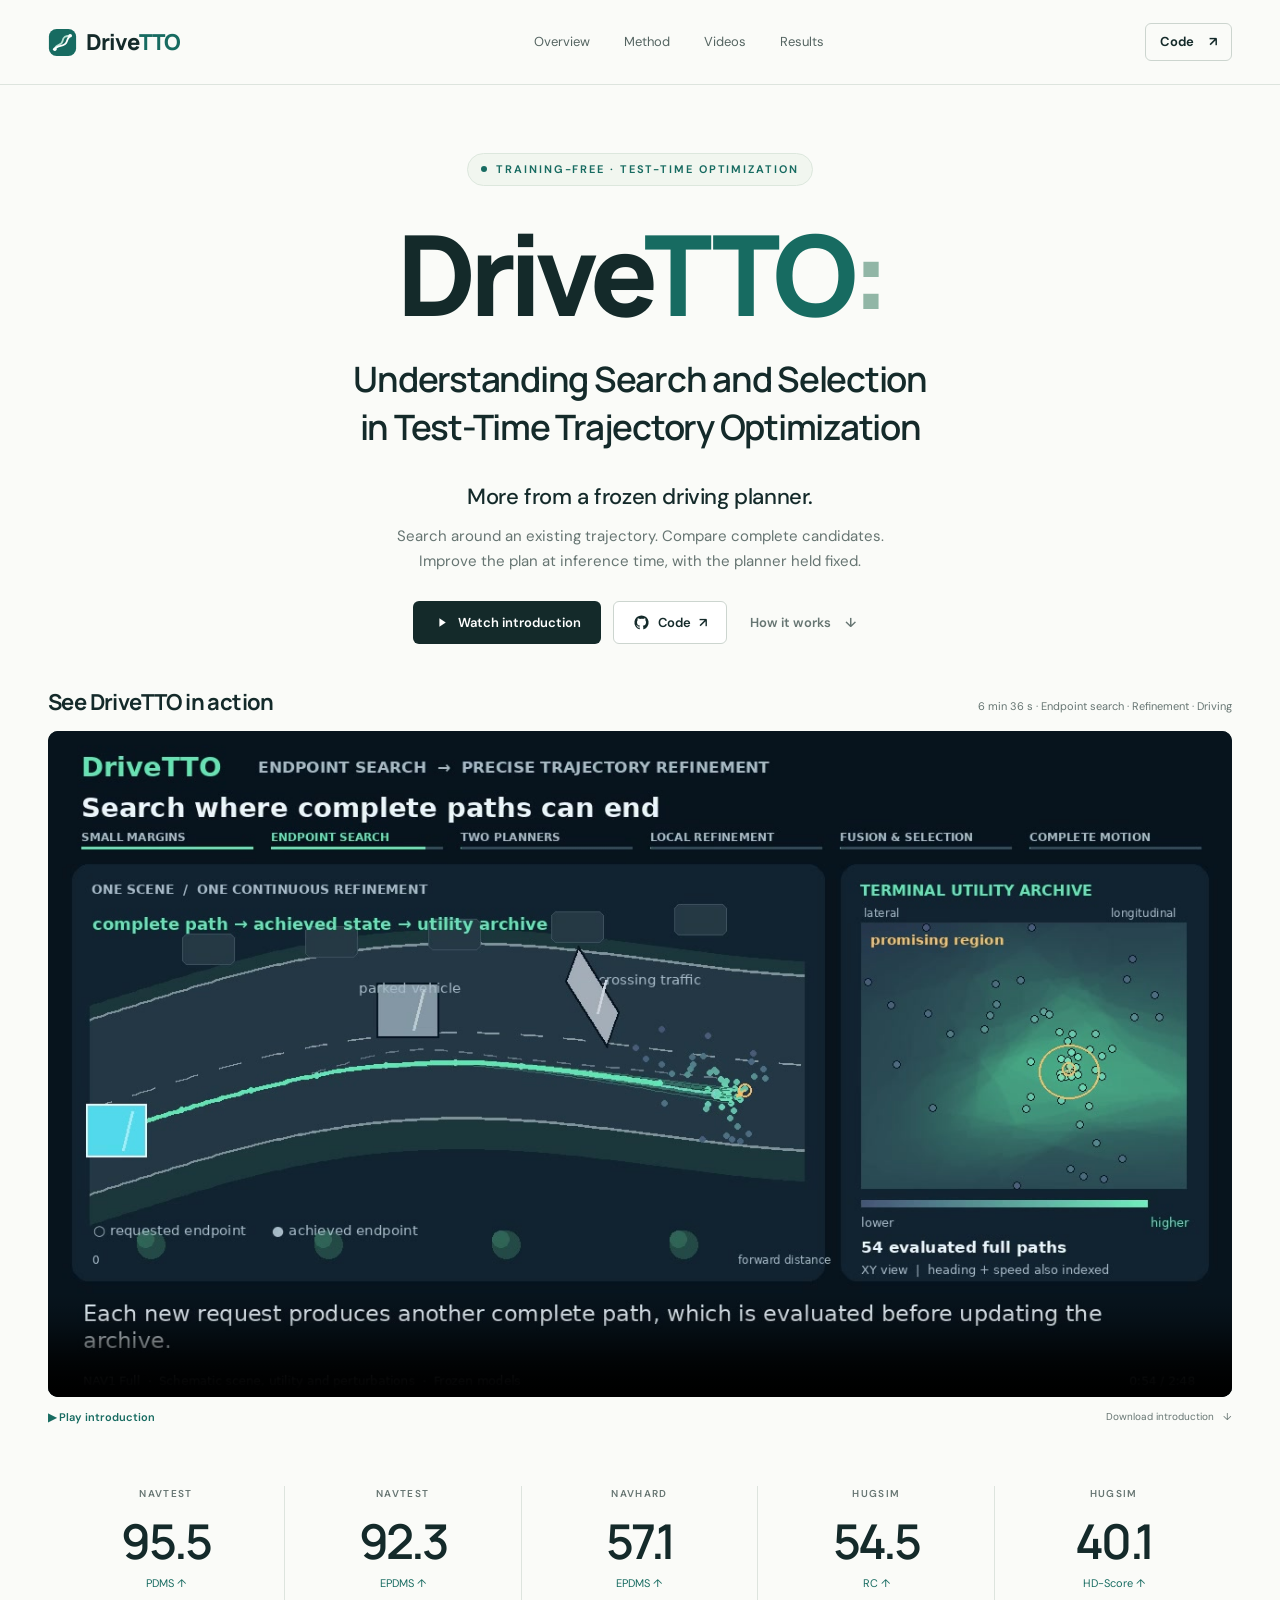
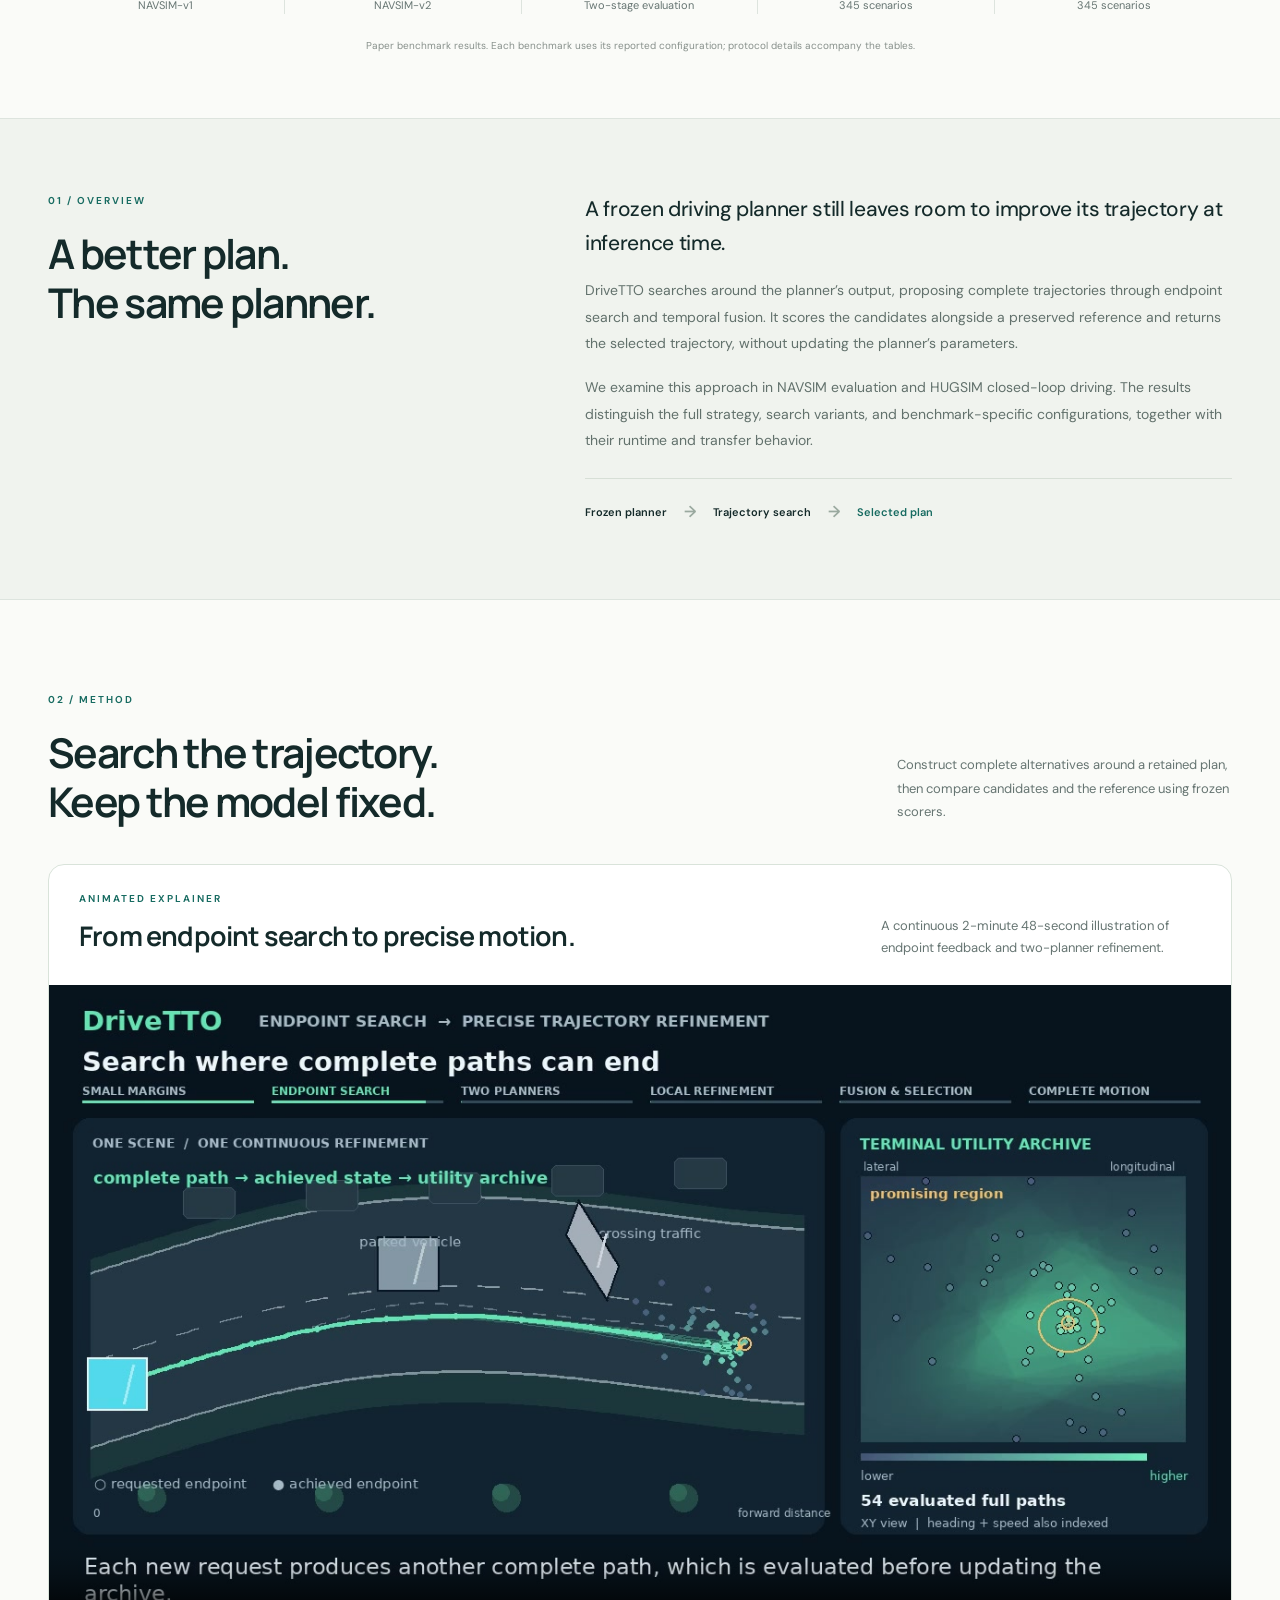
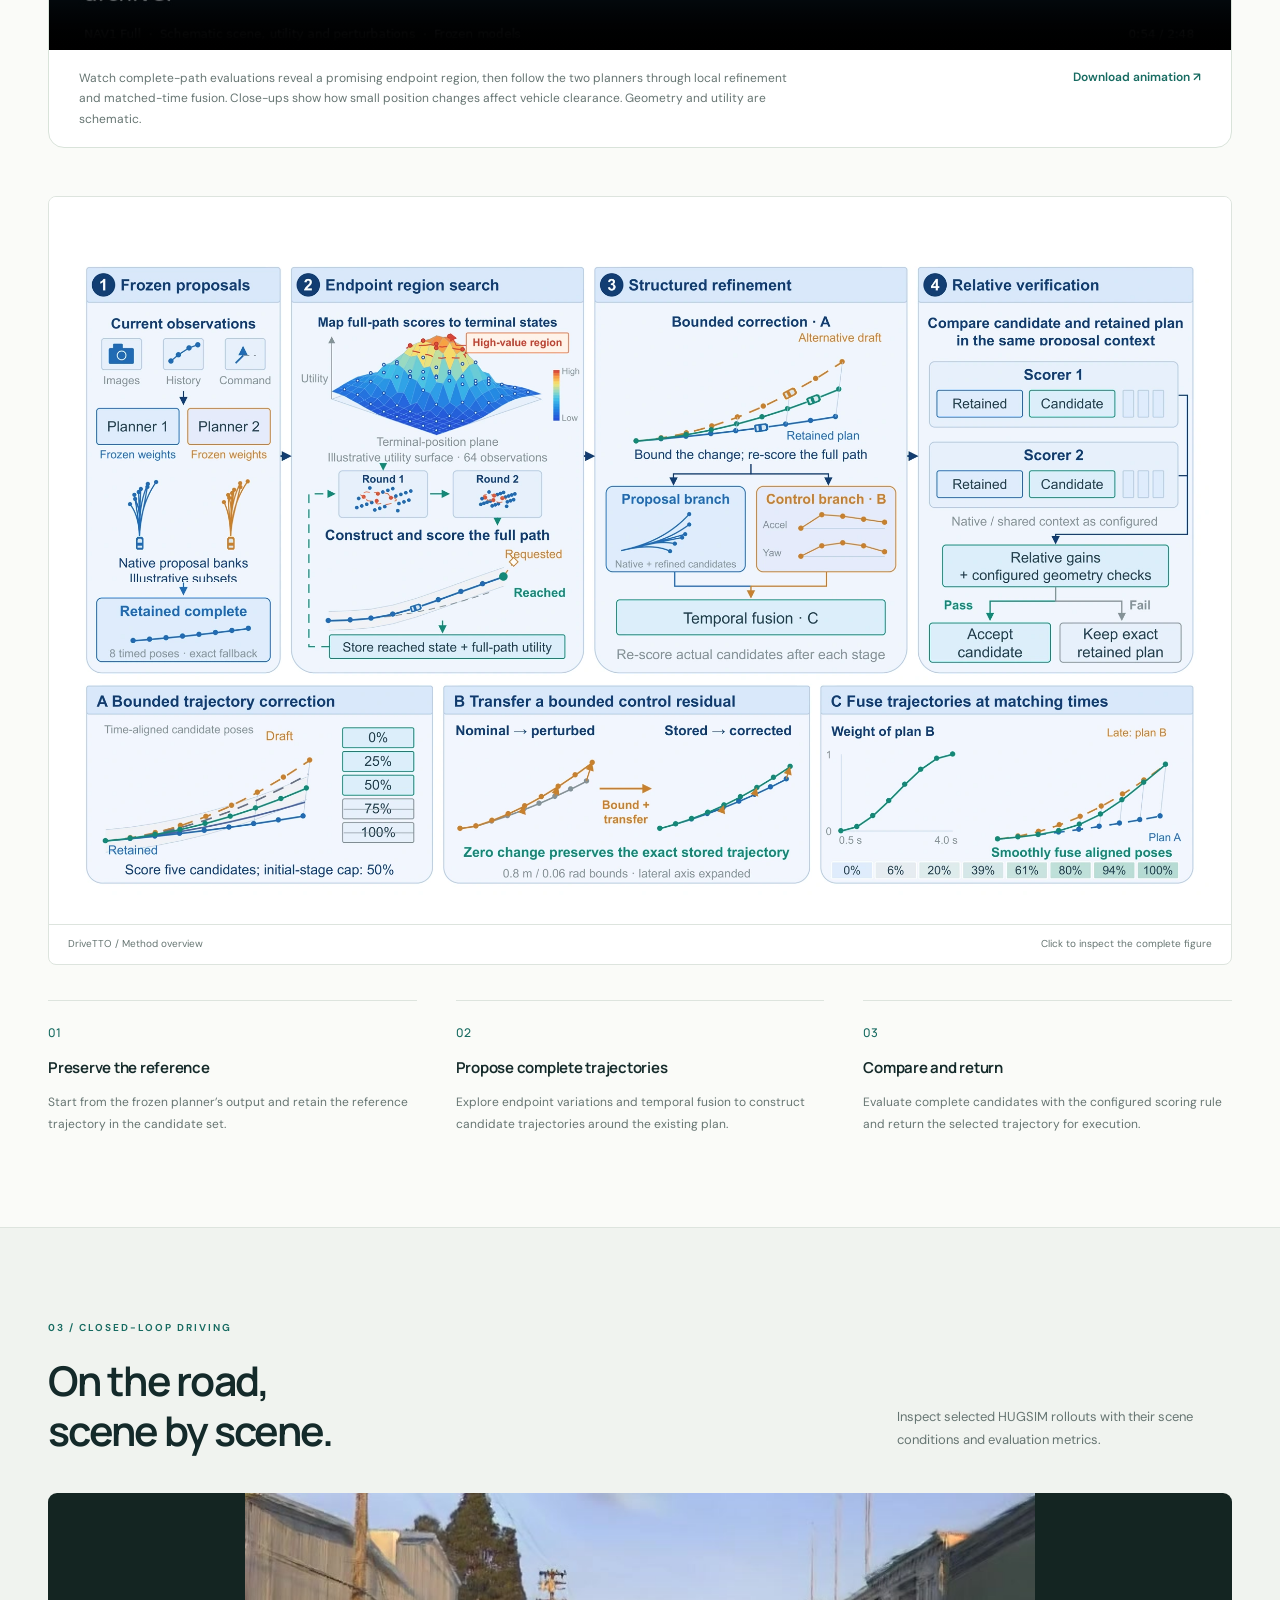
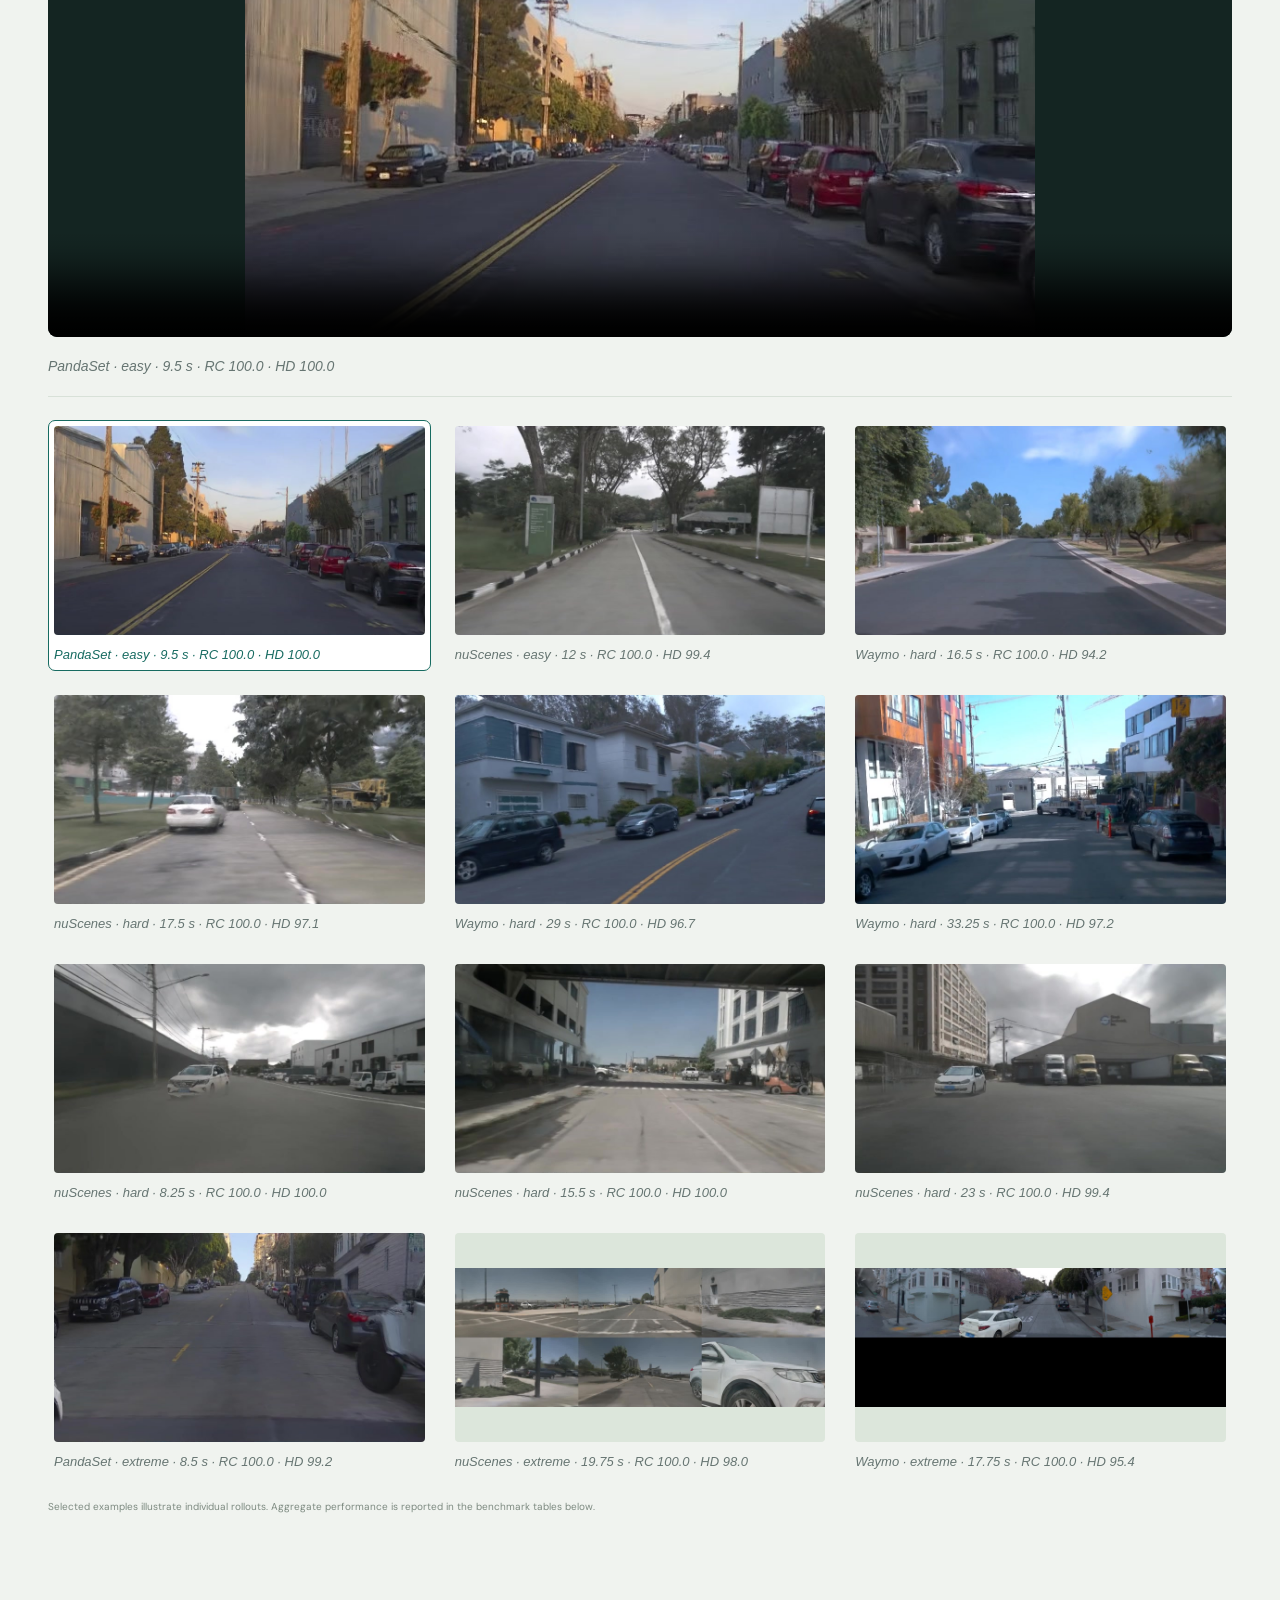
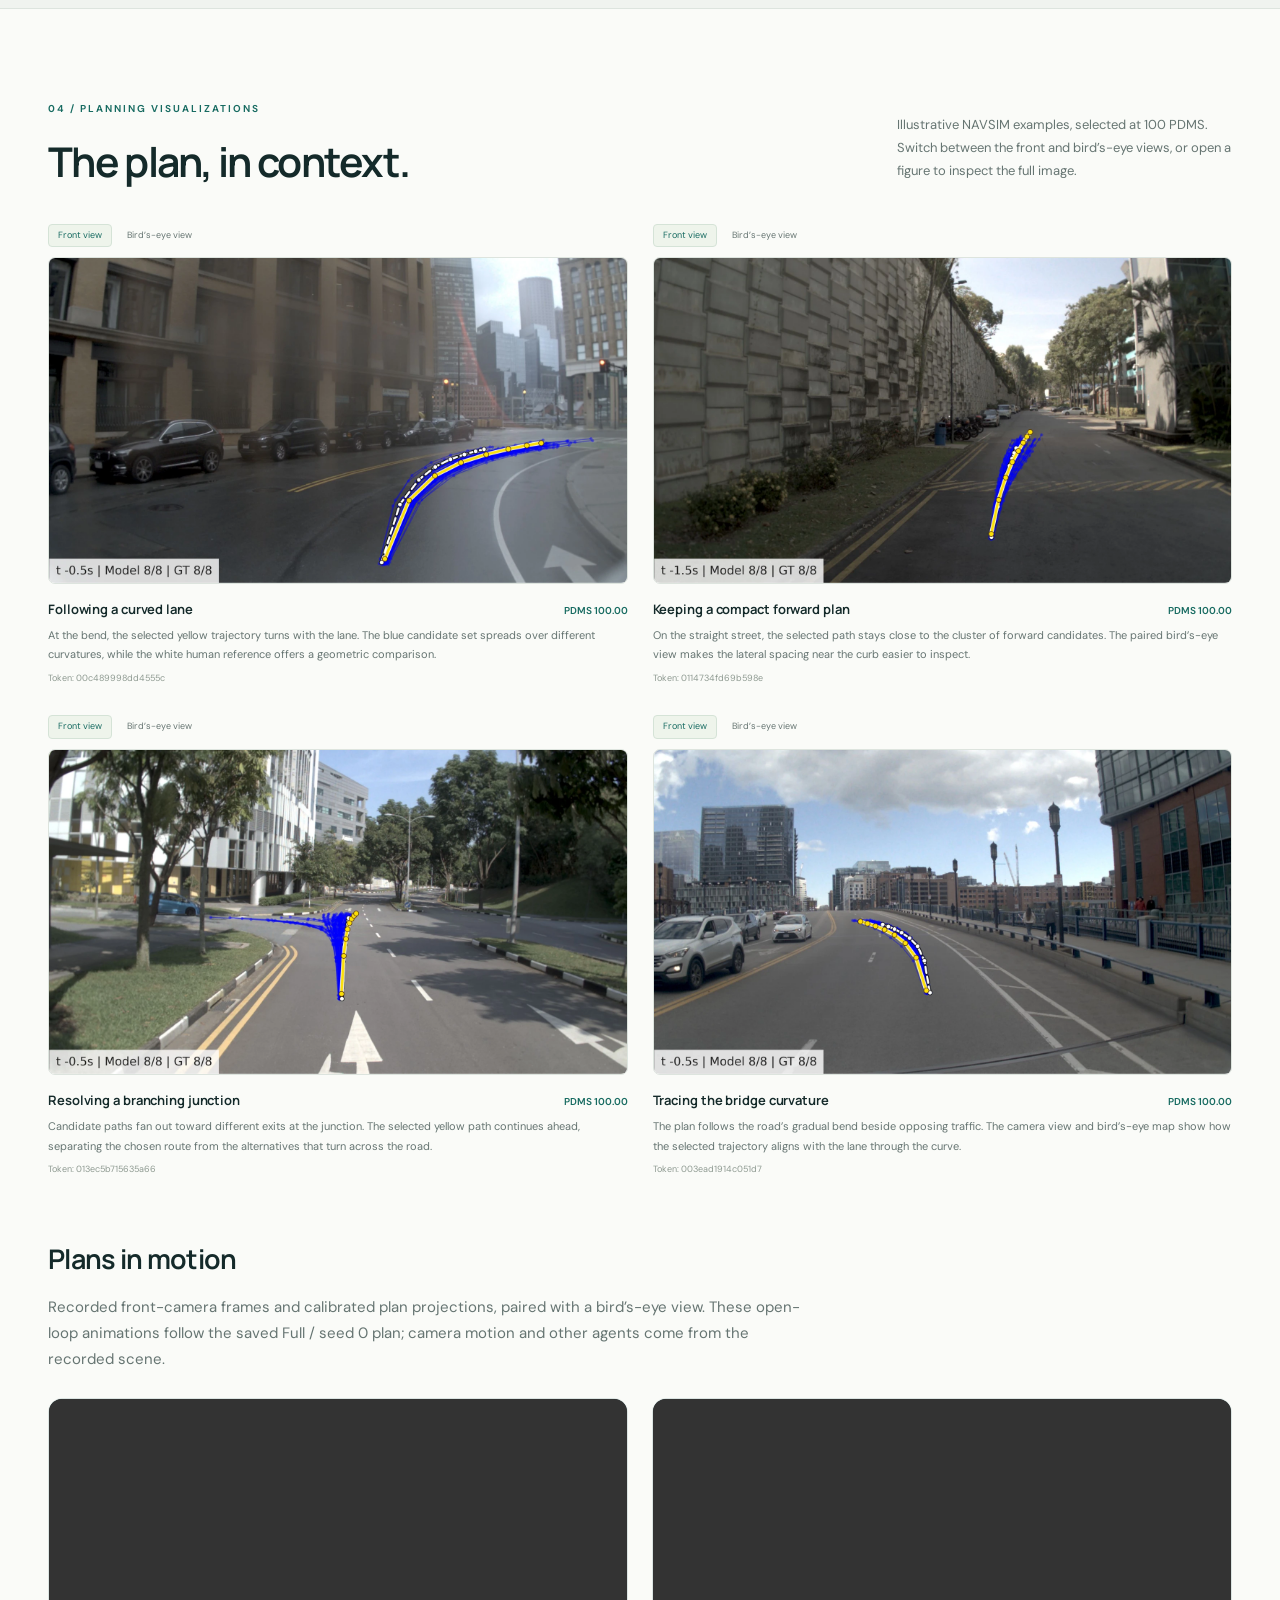
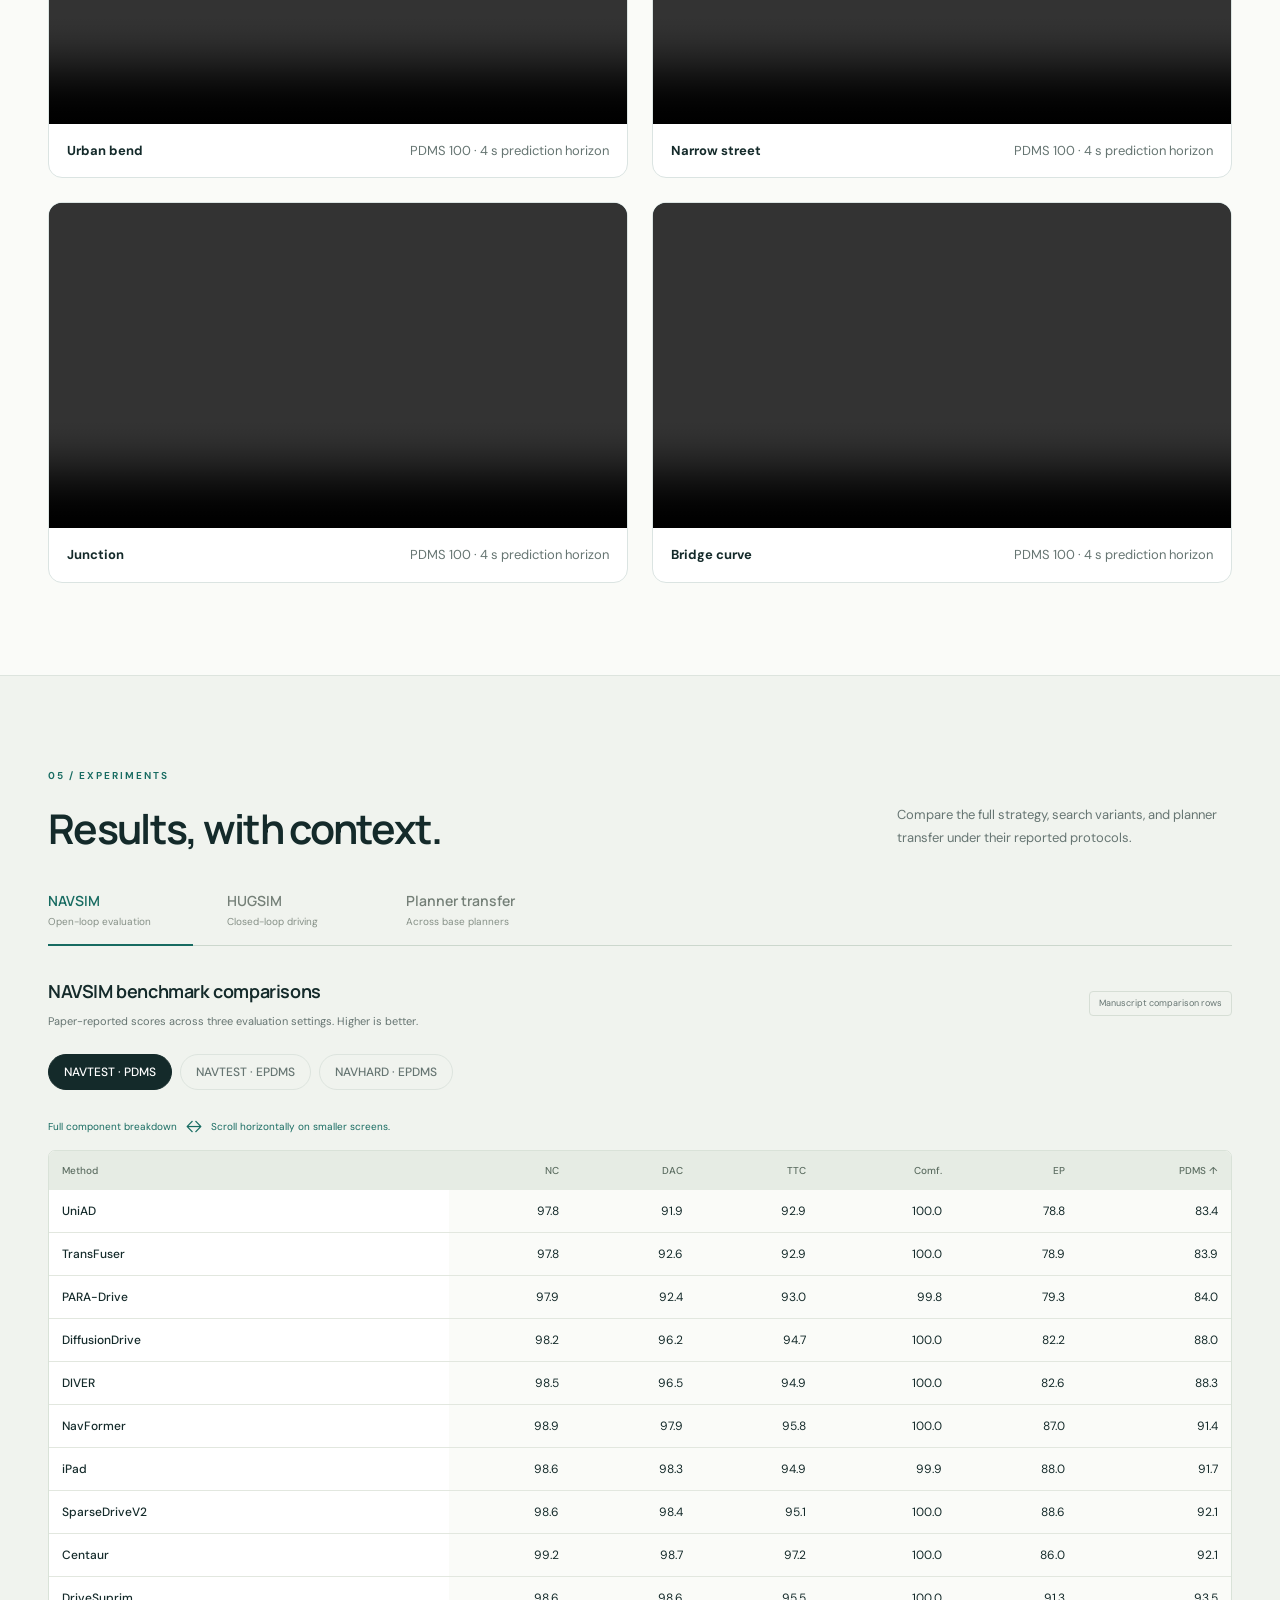
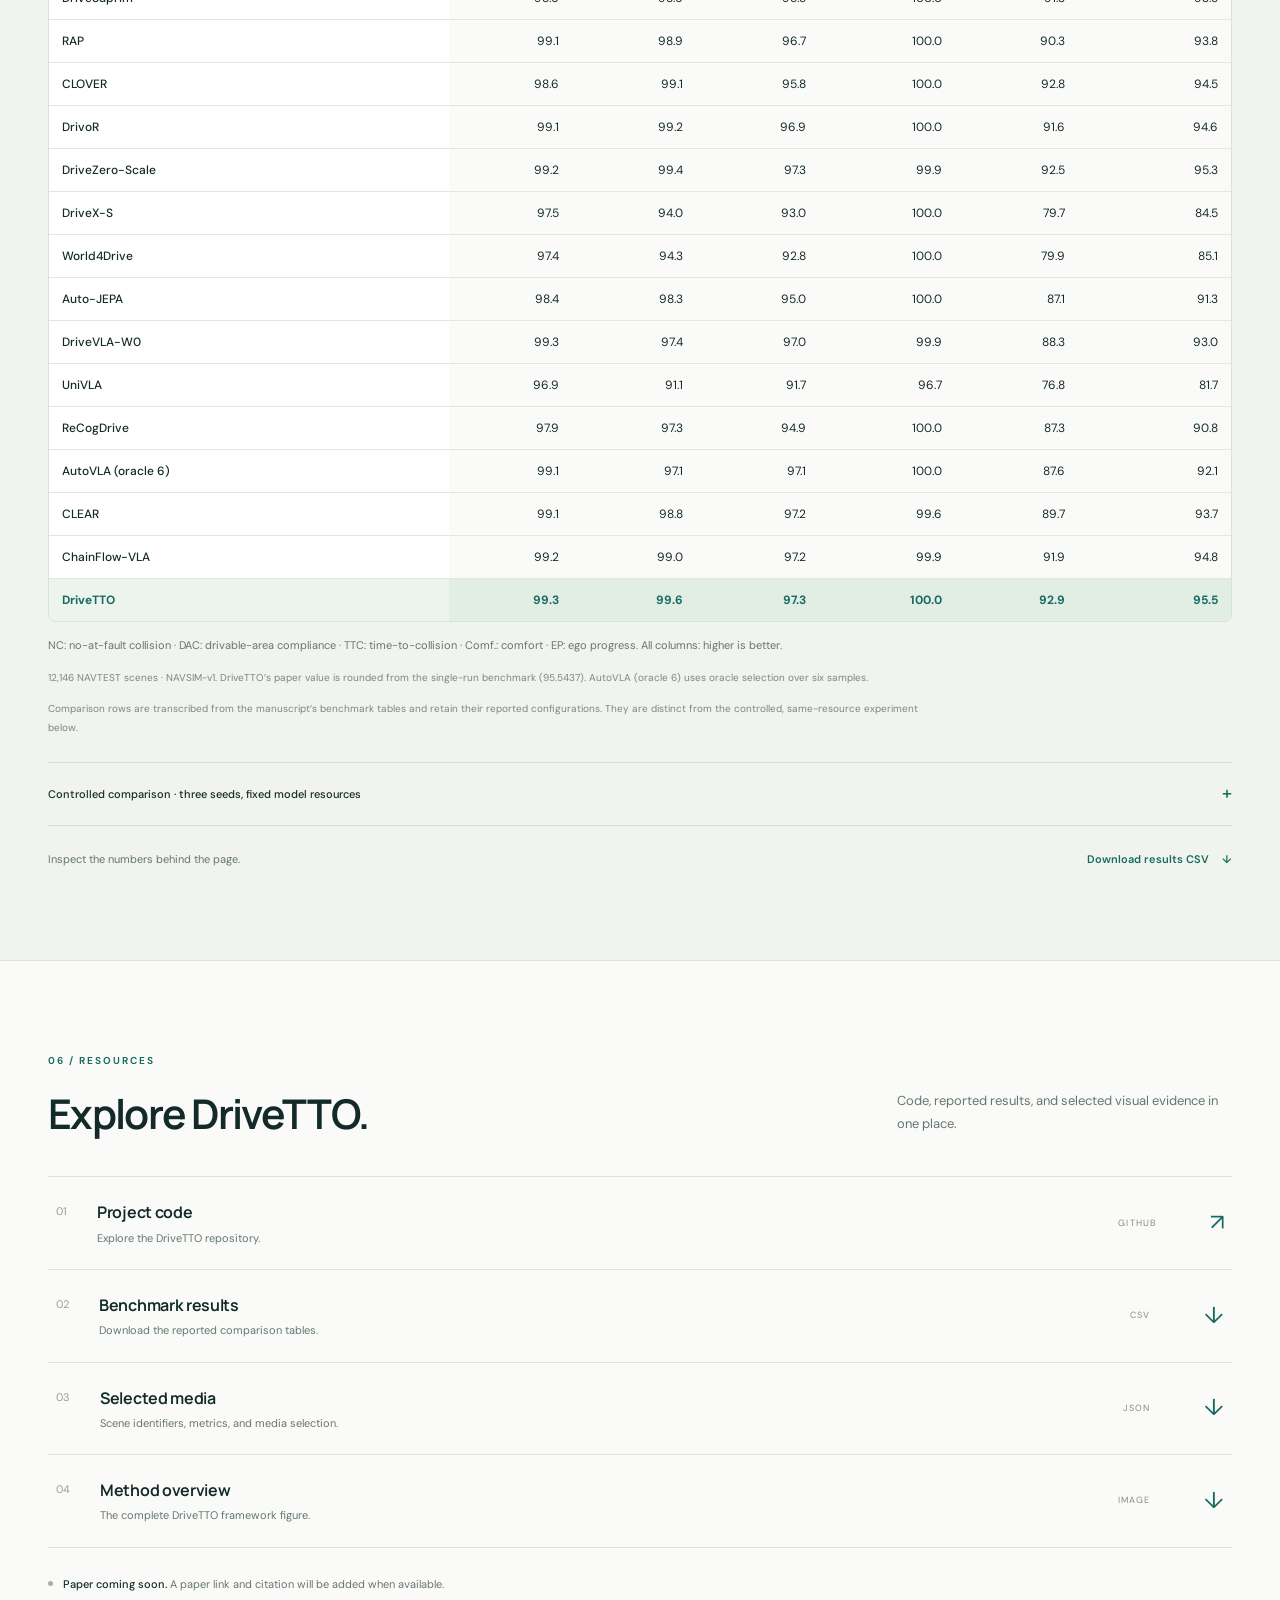
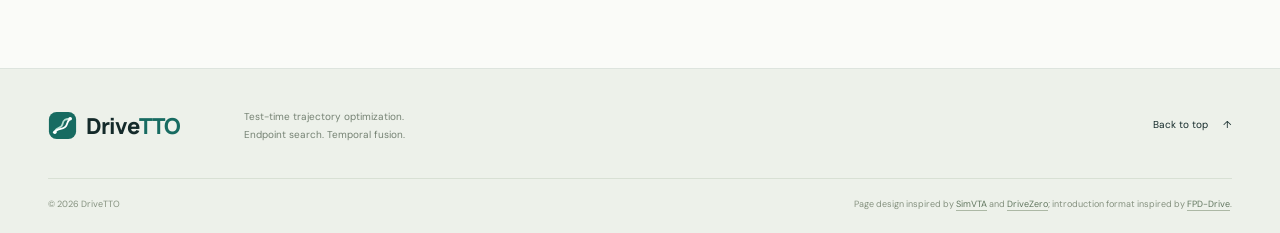
==== commit 43076ed3: "Explain DriveTTO with continuous endpoint search and fine trajectory refinement" ====
--- a/docs/index.html
+++ b/docs/index.html
@@ -39,11 +39,11 @@
         <a class="button button-secondary" href="https://github.com/Rtwotwo/DriveTTO" target="_blank" rel="noopener noreferrer"><svg viewBox="0 0 24 24" fill="currentColor" aria-hidden="true"><path d="M12 2a10 10 0 0 0-3.16 19.49c.5.09.68-.22.68-.48v-1.86c-2.78.61-3.37-1.18-3.37-1.18-.45-1.16-1.11-1.47-1.11-1.47-.91-.62.07-.61.07-.61 1 .07 1.53 1.03 1.53 1.03.89 1.52 2.34 1.08 2.91.83.09-.65.35-1.08.64-1.33-2.22-.25-4.56-1.11-4.56-4.94 0-1.09.39-1.98 1.03-2.68-.1-.25-.45-1.27.1-2.65 0 0 .84-.27 2.75 1.03A9.6 9.6 0 0 1 12 6.84c.85 0 1.71.11 2.51.34 1.91-1.3 2.75-1.03 2.75-1.03.55 1.38.2 2.4.1 2.65.64.7 1.03 1.59 1.03 2.68 0 3.84-2.34 4.69-4.57 4.94.36.31.68.92.68 1.85v2.74c0 .27.18.58.69.48A10 10 0 0 0 12 2Z"/></svg>Code <span aria-hidden="true">↗</span></a>
         <a class="button button-text" href="#algorithm">How it works <span aria-hidden="true">↓</span></a>
       </div>
-      <div class="intro-heading" id="introduction"><span>See DriveTTO in action</span><span>5 min 0 s · Method · Planning · Closed-loop driving</span></div>
+      <div class="intro-heading" id="introduction"><span>See DriveTTO in action</span><span>6 min 36 s · Endpoint search · Refinement · Driving</span></div>
       <div class="hero-media" id="hero-media">
-        <video id="hero-video" src="assets/videos/drivetto-introduction-piano-20261030.mp4" poster="assets/images/intro-recut-20261030.jpg" controls playsinline preload="metadata" aria-label="DriveTTO project introduction: method animation, NAVSIM plans and selected HUGSIM closed-loop rollouts"><track kind="chapters" src="assets/videos/drivetto-introduction-piano-20261030.vtt" srclang="en" label="Chapters"></video>
+        <video id="hero-video" src="assets/videos/drivetto-introduction-continuous-20261031.mp4" poster="assets/images/method-continuous-20261031.jpg" controls playsinline preload="metadata" aria-label="DriveTTO project introduction: method animation, NAVSIM plans and selected HUGSIM closed-loop rollouts"><track kind="chapters" src="assets/videos/intro-continuous-20261031-chapters.vtt" srclang="en" label="Chapters"></video>
       </div>
-      <div class="hero-media-note"><button class="intro-play" id="hero-toggle" type="button" aria-label="Play project introduction" disabled><span class="toggle-icon" aria-hidden="true">▶</span> <span class="toggle-label">Play</span> introduction</button><a href="assets/videos/drivetto-introduction-piano-20261030.mp4" download>Download introduction <span aria-hidden="true">↓</span></a></div>
+      <div class="hero-media-note"><button class="intro-play" id="hero-toggle" type="button" aria-label="Play project introduction" disabled><span class="toggle-icon" aria-hidden="true">▶</span> <span class="toggle-label">Play</span> introduction</button><a href="assets/videos/drivetto-introduction-continuous-20261031.mp4" download>Download introduction <span aria-hidden="true">↓</span></a></div>
       <div class="metrics" aria-label="Five paper benchmark metrics">
         <div class="metric"><div class="metric-label">NAVTEST</div><p><strong>95.5</strong><span>PDMS ↑</span></p><div class="metric-note">NAVSIM-v1</div></div>
         <div class="metric"><div class="metric-label">NAVTEST</div><p><strong>92.3</strong><span>EPDMS ↑</span></p><div class="metric-note">NAVSIM-v2</div></div>
@@ -64,9 +64,9 @@
     <section class="section method-section container" id="method" aria-labelledby="method-title">
       <div class="section-heading"><div><p class="section-index">02 / METHOD</p><h2 id="method-title">Search the trajectory.<br>Keep the model fixed.</h2></div><p class="section-intro">Construct complete alternatives around a retained plan, then compare candidates and the reference using frozen scorers.</p></div>
       <div class="algorithm-explainer" id="algorithm">
-        <div class="animation-heading"><div><p class="section-index">ANIMATED EXPLAINER</p><h3>Search. Compare. Select.</h3></div><p>A 72-second, illustrated walkthrough of the NAV1 Full schedule.</p></div>
-        <video id="algorithm-video" controls muted playsinline preload="metadata" poster="assets/images/algorithm-poster.jpg" aria-label="DriveTTO algorithm explained through a 2D cartoon" src="assets/videos/drivetto-algorithm-animation.mp4"><track kind="chapters" src="assets/videos/algorithm-chapters.vtt" srclang="en" label="Algorithm chapters"><track kind="captions" src="assets/videos/drivetto-algorithm-animation.vtt" srclang="en" label="English"></video>
-        <div class="animation-caption"><p>Follow the retained plan through endpoint feedback, bounded refinement, shared-context scoring and branch fusion. Paths and predicted gains are schematic.</p><a href="assets/videos/drivetto-algorithm-animation.mp4" download>Download animation ↗</a></div>
+        <div class="animation-heading"><div><p class="section-index">ANIMATED EXPLAINER</p><h3>From endpoint search to precise motion.</h3></div><p>A continuous 2-minute 48-second illustration of endpoint feedback and two-planner refinement.</p></div>
+        <video id="algorithm-video" controls muted playsinline preload="metadata" poster="assets/images/method-continuous-20261031.jpg" aria-label="DriveTTO continuous endpoint search and trajectory refinement" src="assets/videos/drivetto-method-continuous-20261031.mp4"><track kind="chapters" src="assets/videos/method-continuous-20261031-chapters.vtt" srclang="en" label="Algorithm chapters"><track kind="captions" src="assets/videos/method-continuous-20261031-captions.vtt" srclang="en" label="English"></video>
+        <div class="animation-caption"><p>Watch complete-path evaluations reveal a promising endpoint region, then follow the two planners through local refinement and matched-time fusion. Close-ups show how small position changes affect vehicle clearance. Geometry and utility are schematic.</p><a href="assets/videos/drivetto-method-continuous-20261031.mp4" download>Download animation ↗</a></div>
       </div>
       <figure class="method-figure"><button class="image-expand method-expand" data-image="assets/images/overview.webp" data-title="DriveTTO method overview" aria-label="Enlarge DriveTTO method overview"><img id="method-image" src="assets/images/overview.webp" alt="DriveTTO method overview: a frozen planner produces a reference trajectory, endpoint search and temporal fusion propose candidates, and scoring selects the final trajectory." loading="lazy"><span class="expand-indicator" aria-hidden="true">↗</span></button><figcaption><span>DriveTTO / Method overview</span><span>Click to inspect the complete figure</span></figcaption></figure>
       <ol class="method-steps"><li><span class="step-number">01</span><h3>Preserve the reference</h3><p>Start from the frozen planner’s output and retain the reference trajectory in the candidate set.</p></li><li><span class="step-number">02</span><h3>Propose complete trajectories</h3><p>Explore endpoint variations and temporal fusion to construct candidate trajectories around the existing plan.</p></li><li><span class="step-number">03</span><h3>Compare and return</h3><p>Evaluate complete candidates with the configured scoring rule and return the selected trajectory for execution.</p></li></ol>
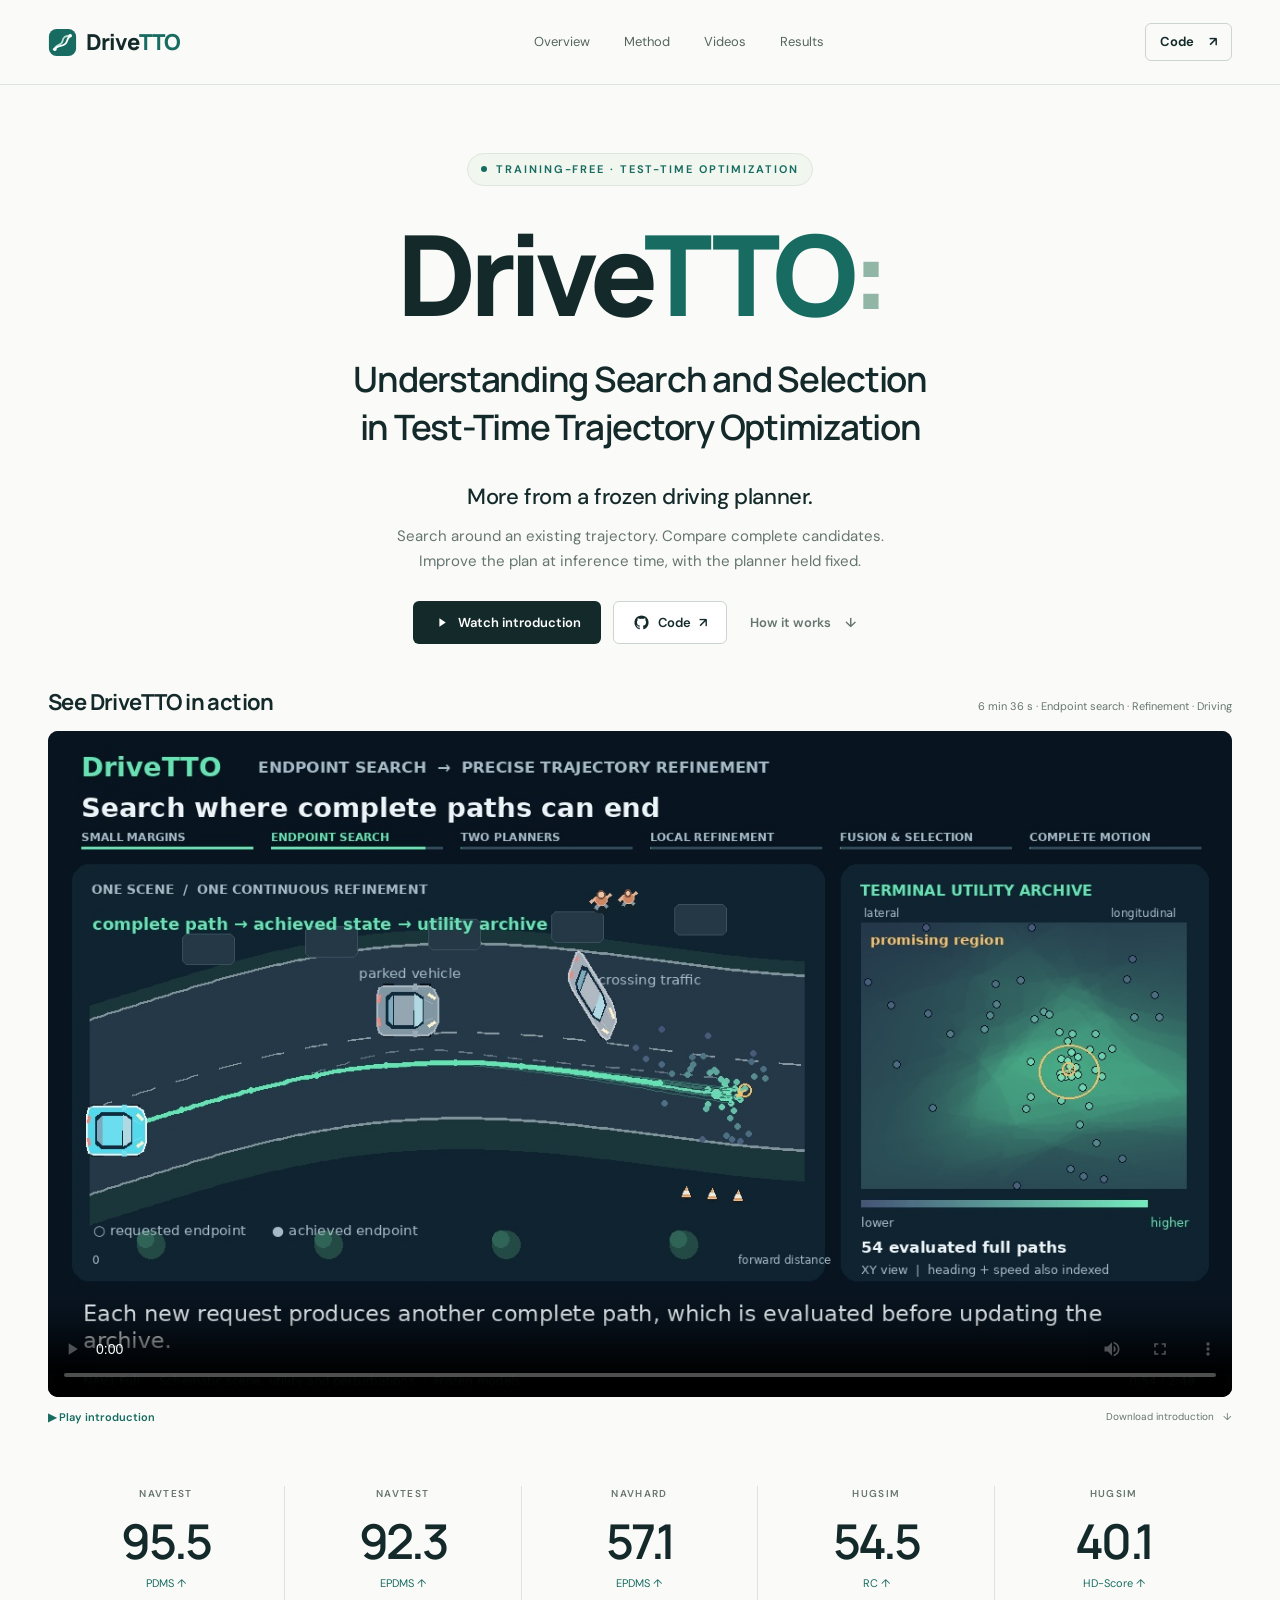
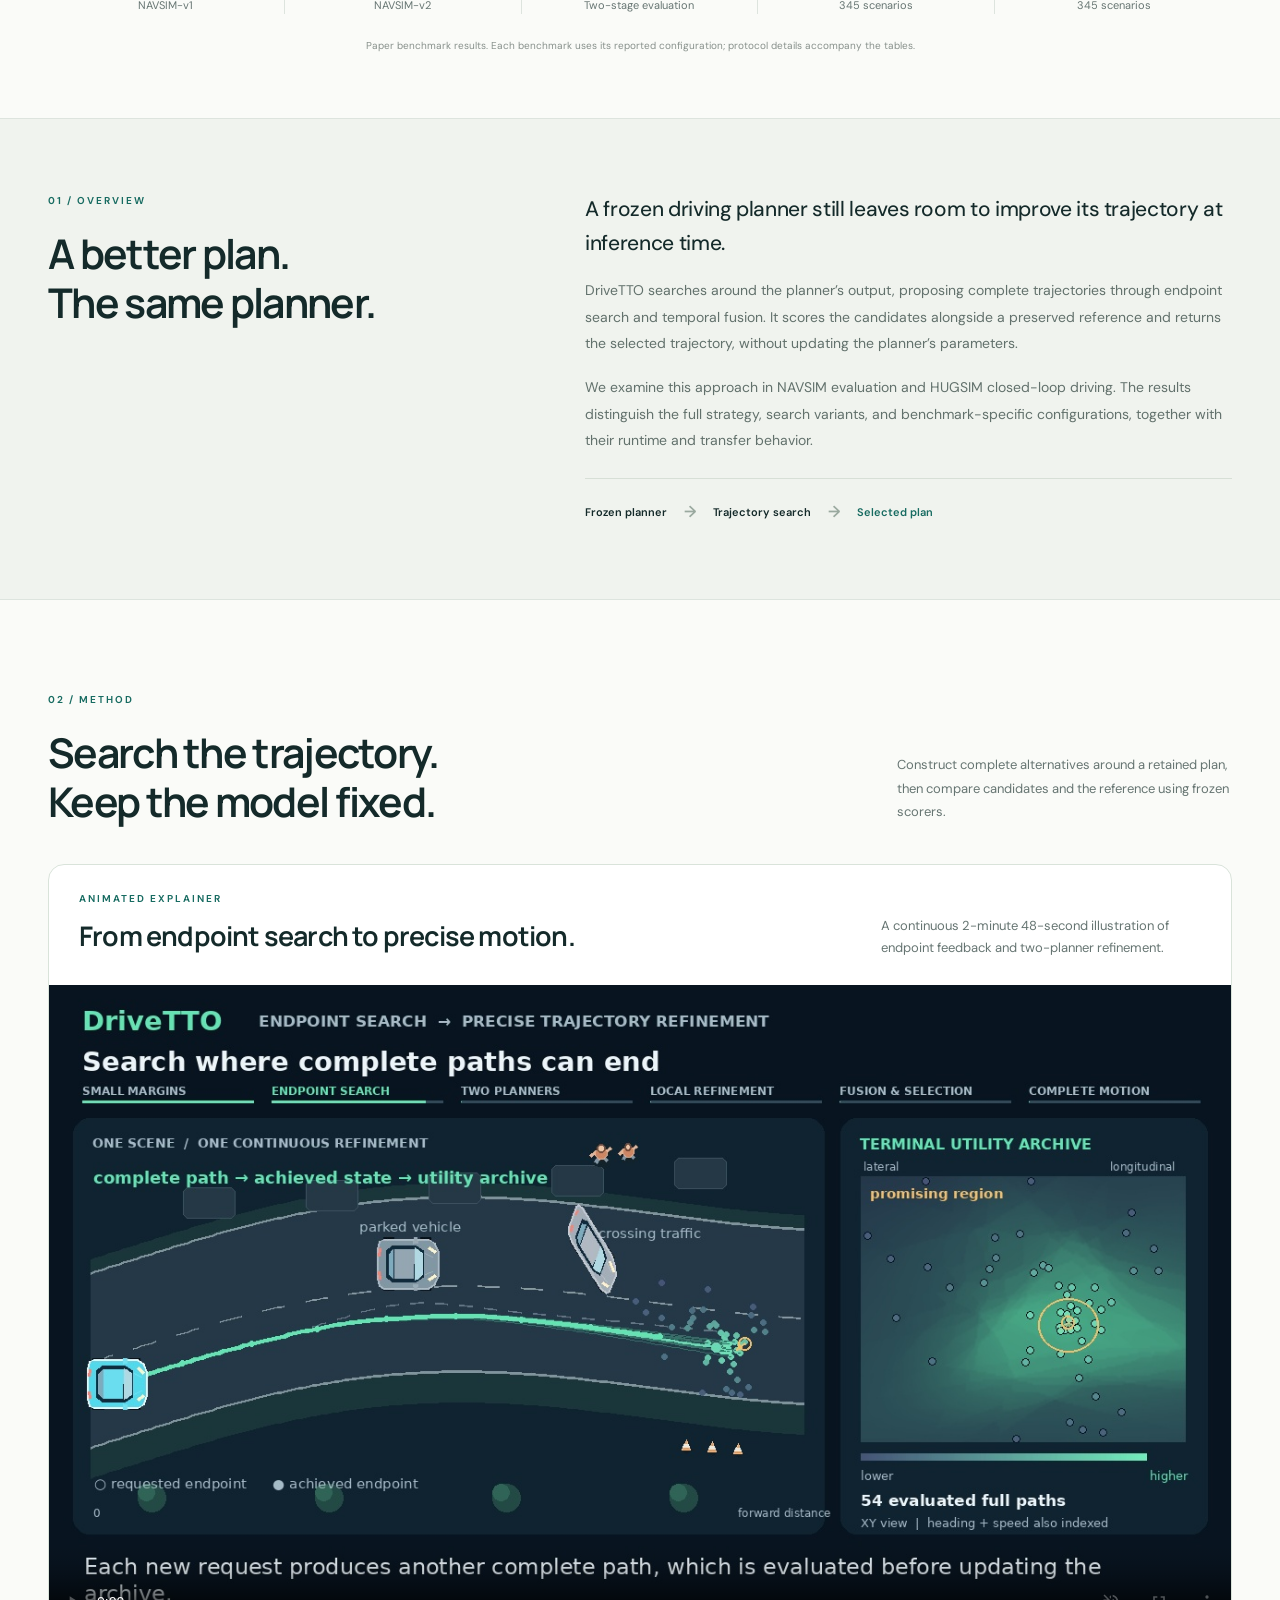
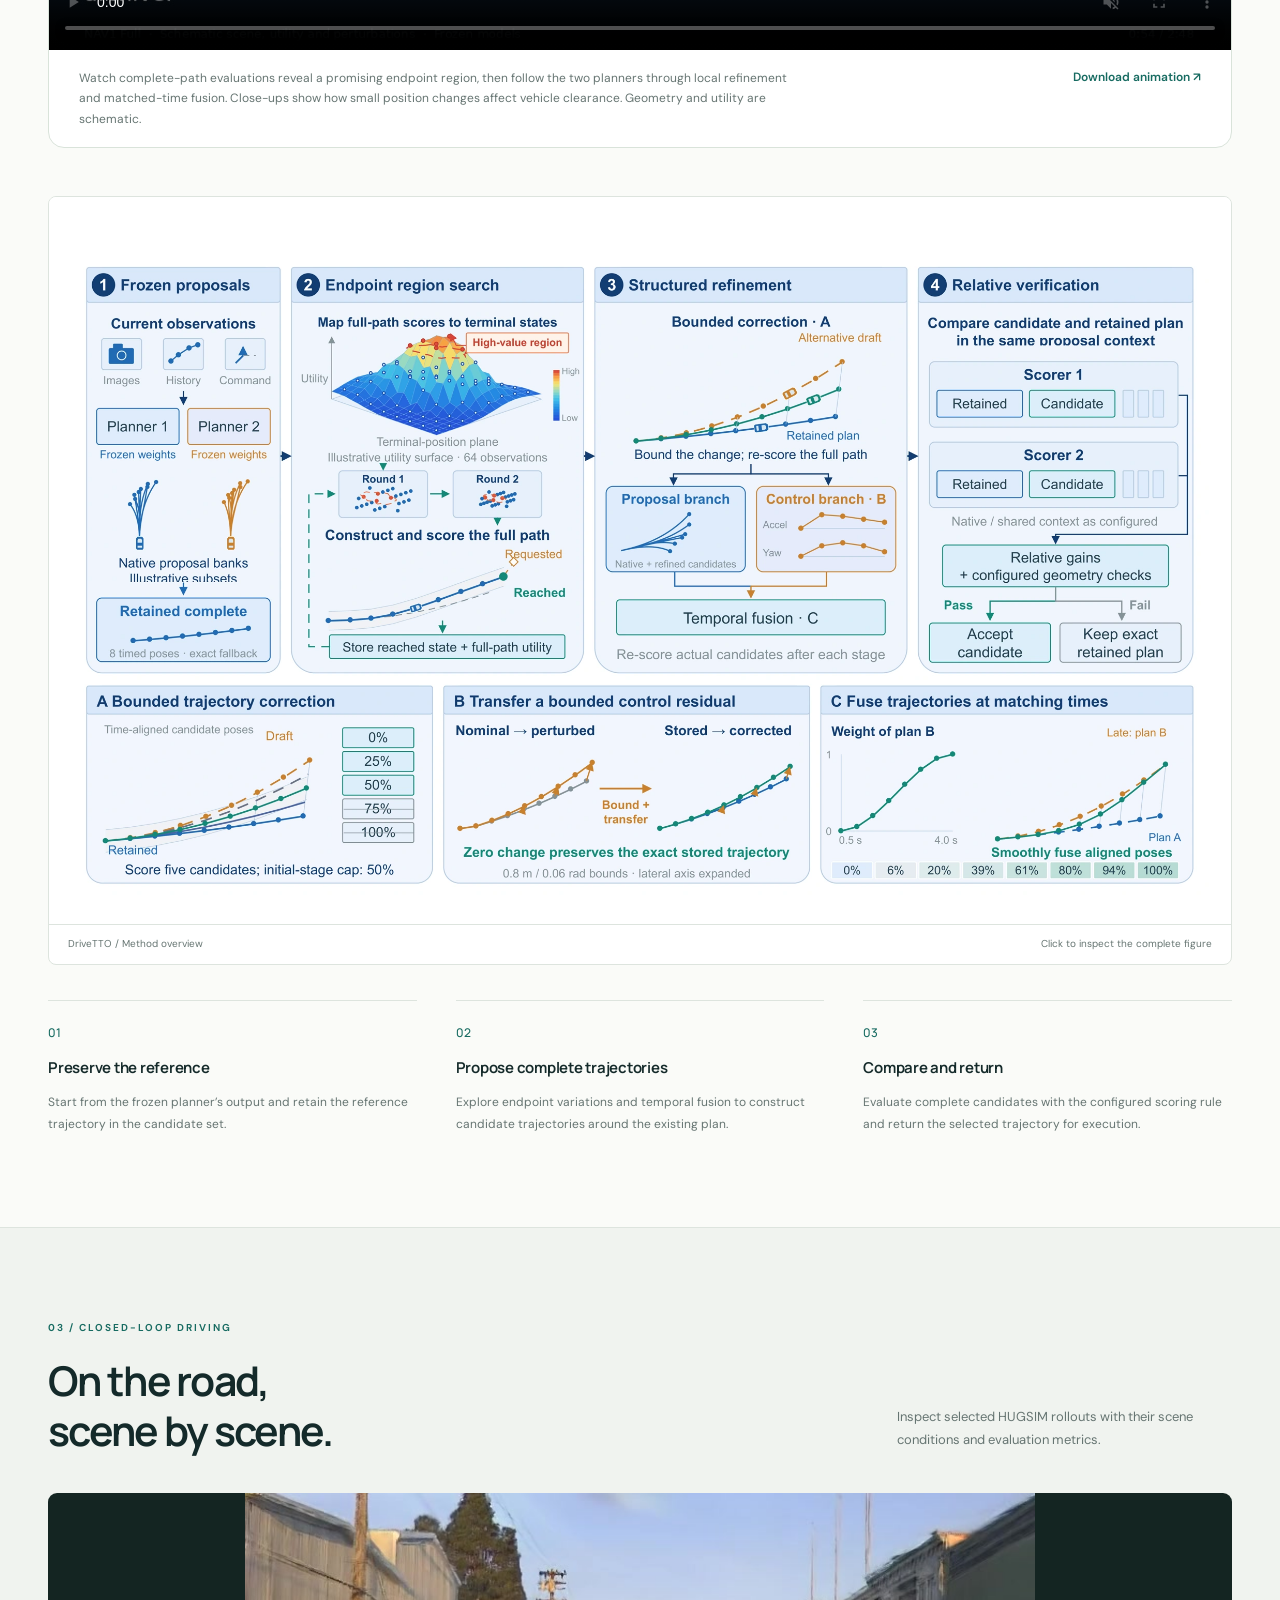
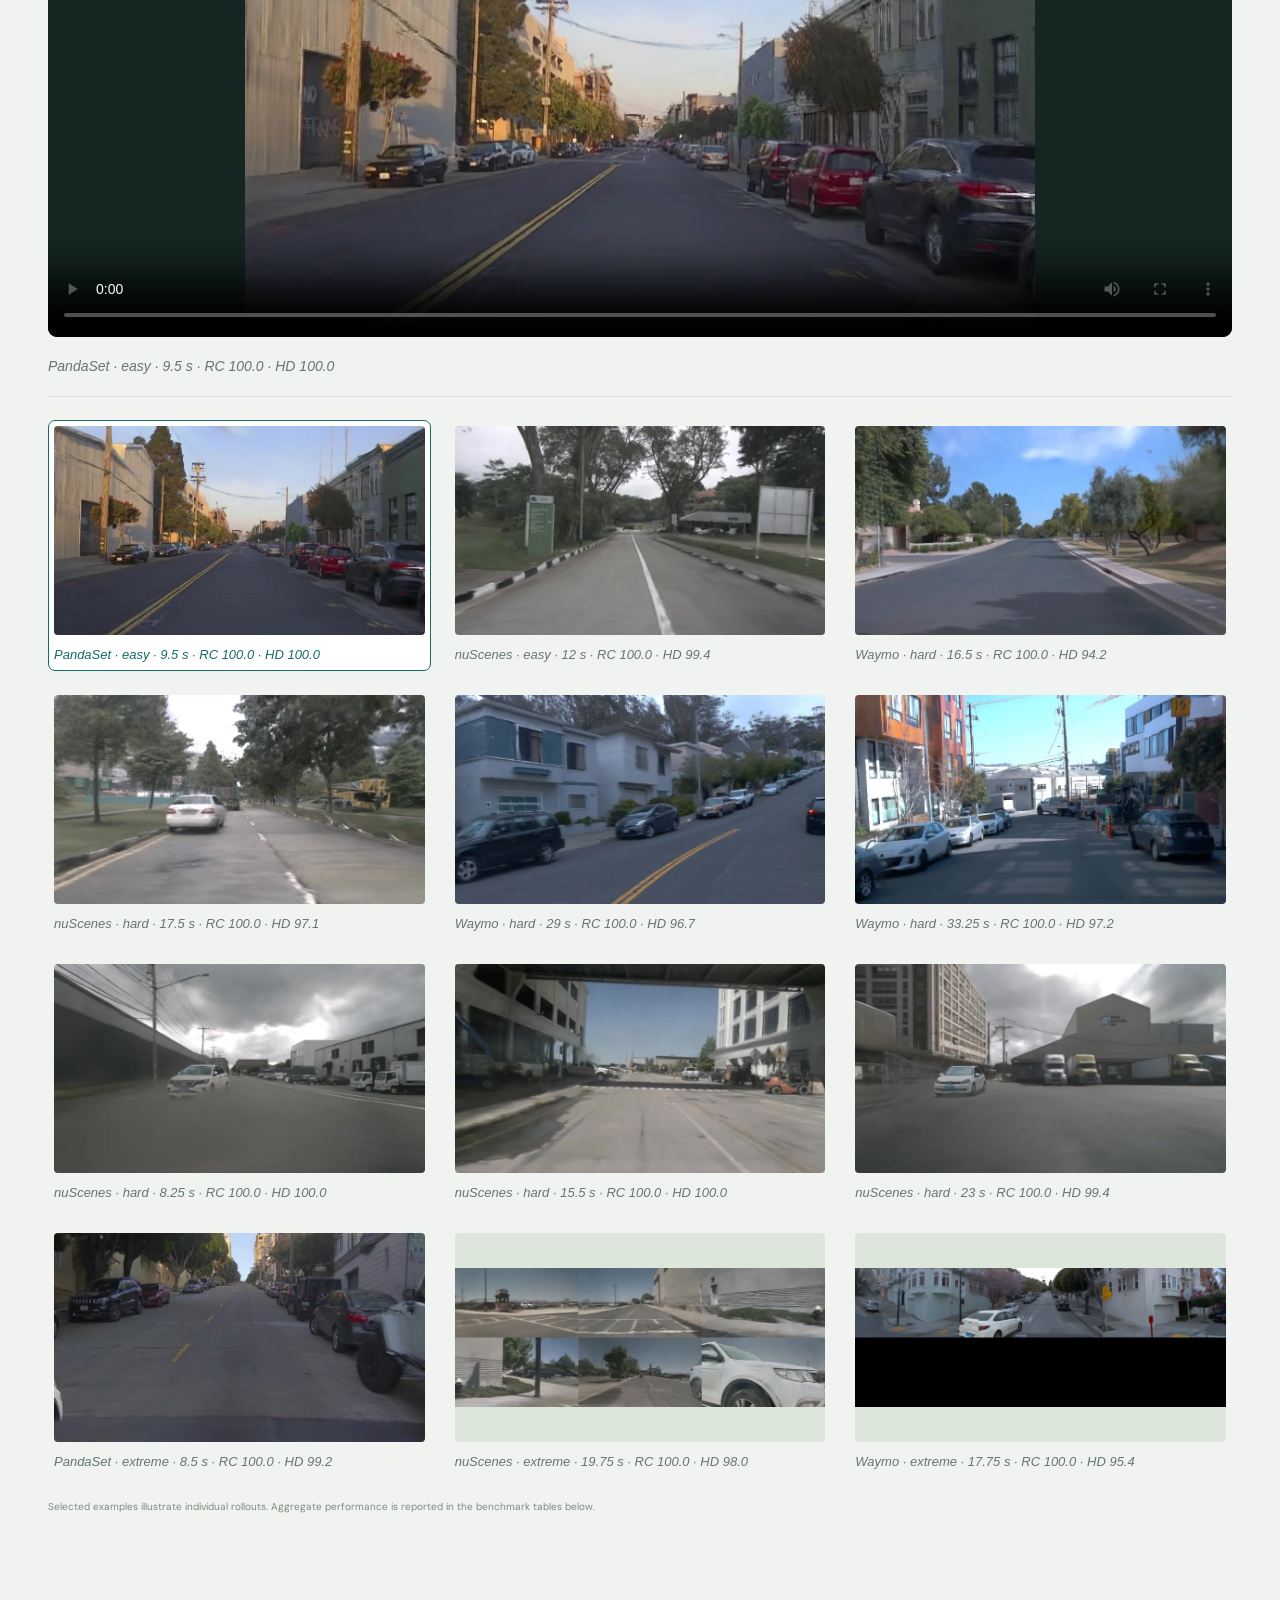
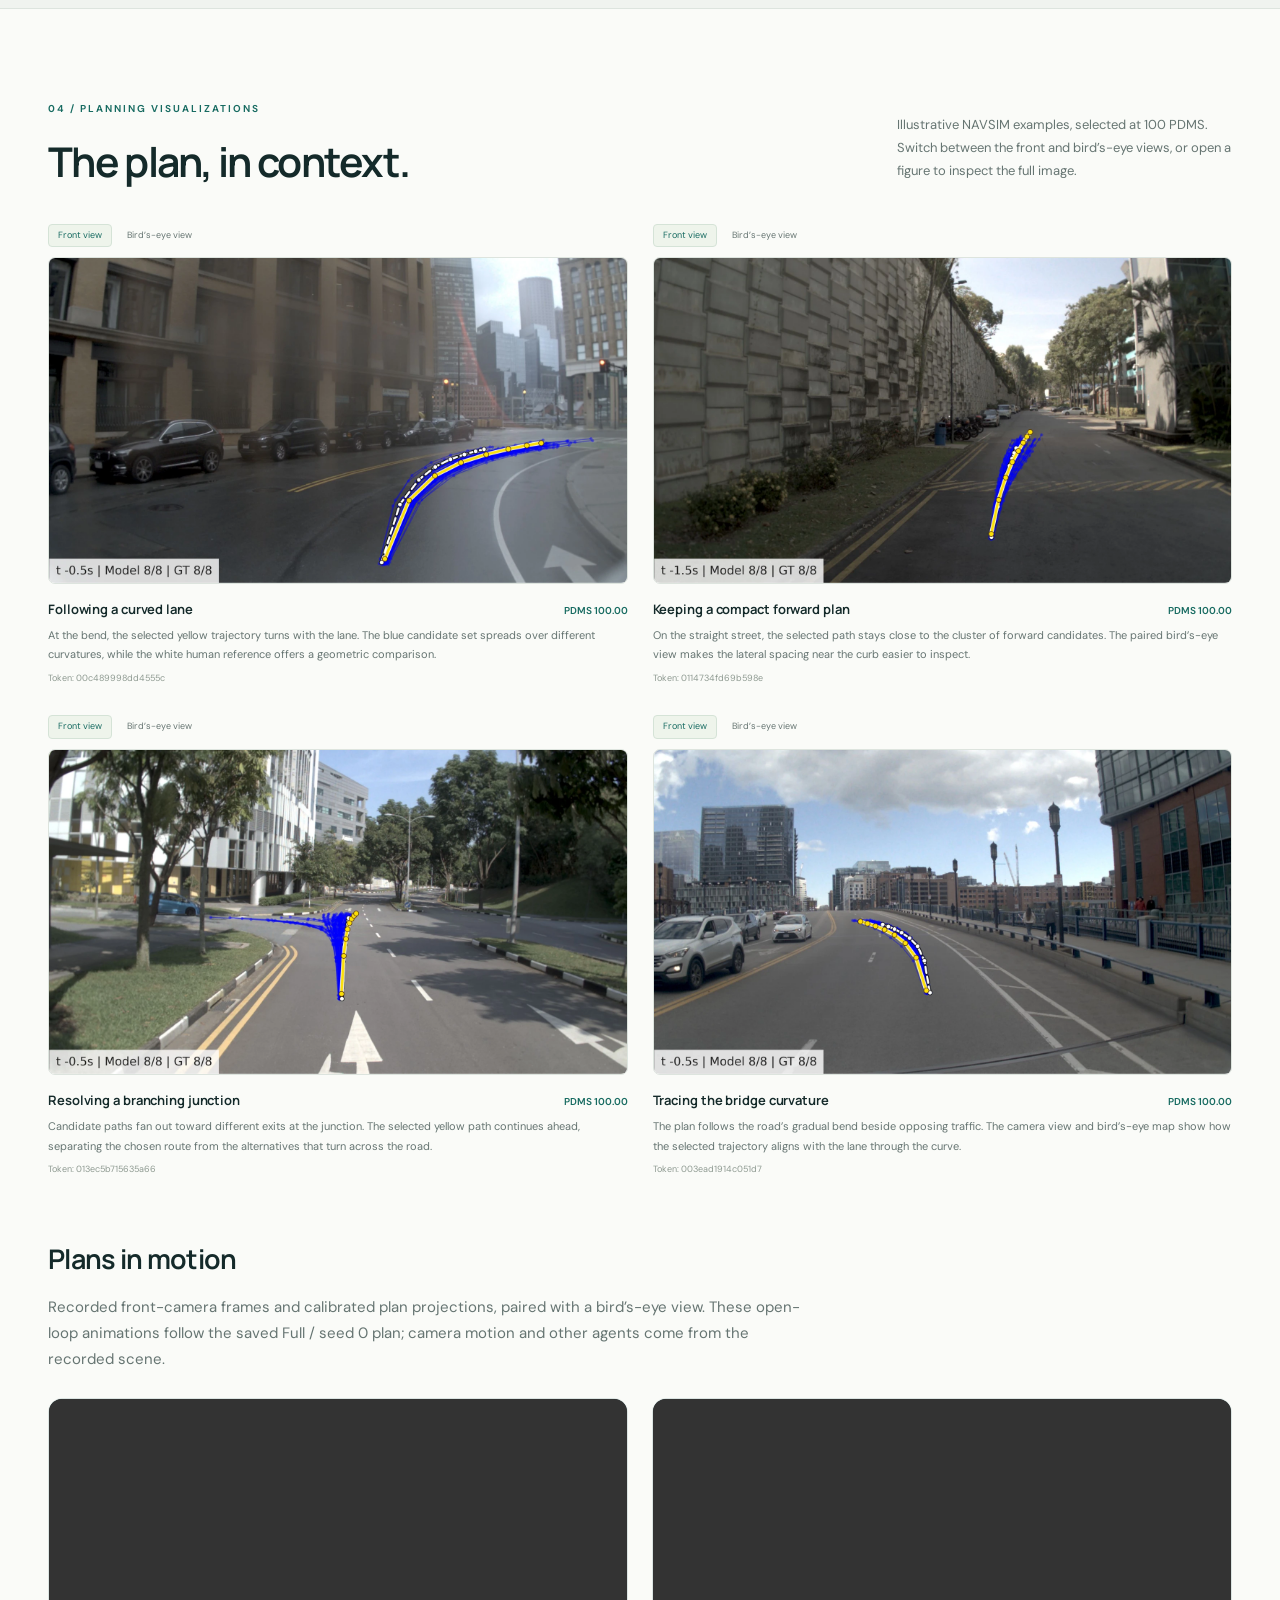
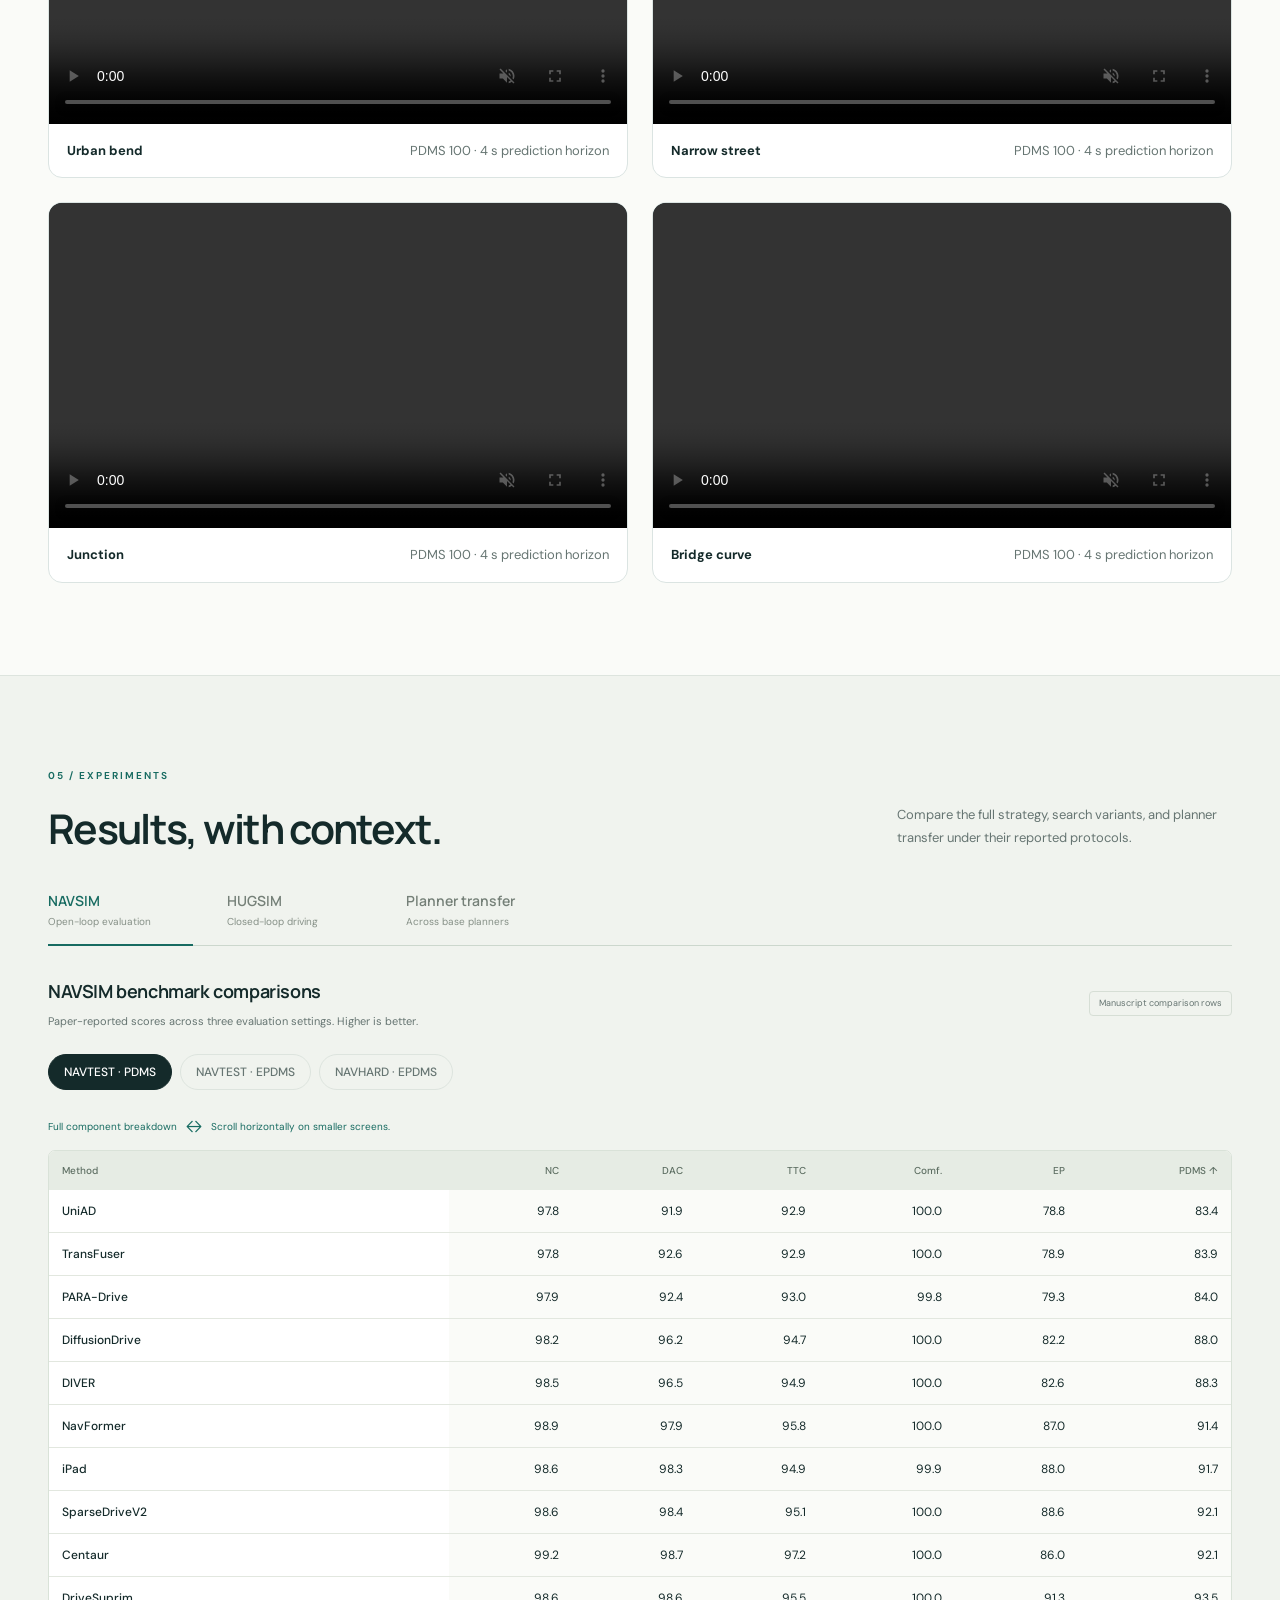
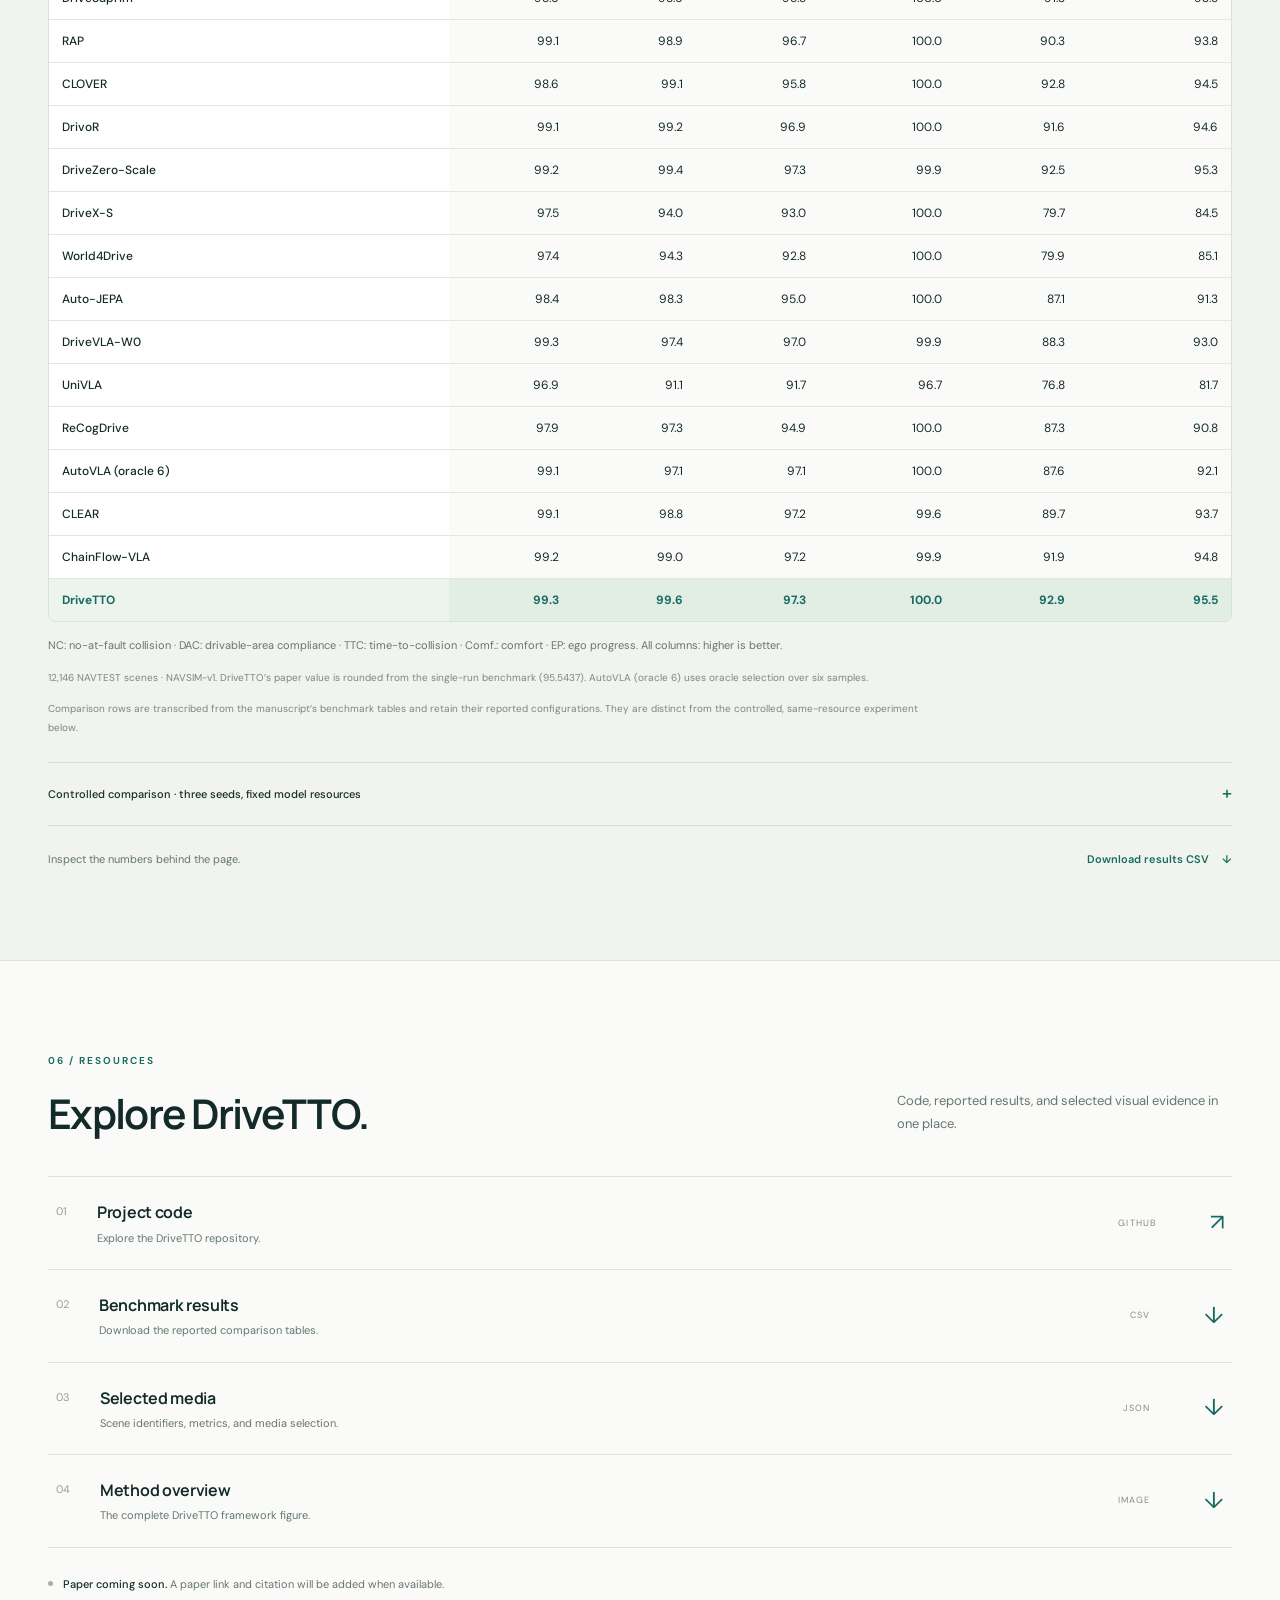
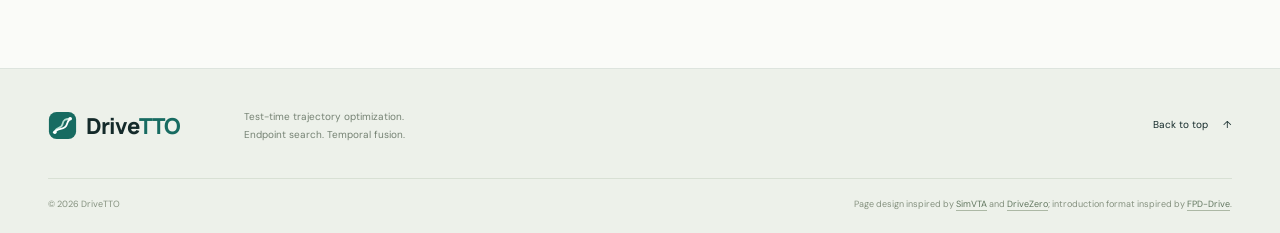
==== commit 6d0c622f: "Polish continuous explainer with two-planner labels and detailed street actors" ====
--- a/docs/index.html
+++ b/docs/index.html
@@ -41,9 +41,9 @@
       </div>
       <div class="intro-heading" id="introduction"><span>See DriveTTO in action</span><span>6 min 36 s · Endpoint search · Refinement · Driving</span></div>
       <div class="hero-media" id="hero-media">
-        <video id="hero-video" src="assets/videos/drivetto-introduction-continuous-20261031.mp4" poster="assets/images/method-continuous-20261031.jpg" controls playsinline preload="metadata" aria-label="DriveTTO project introduction: method animation, NAVSIM plans and selected HUGSIM closed-loop rollouts"><track kind="chapters" src="assets/videos/intro-continuous-20261031-chapters.vtt" srclang="en" label="Chapters"></video>
+        <video id="hero-video" src="assets/videos/drivetto-introduction-two-planners-20261031.mp4" poster="assets/images/method-two-planners-20261031.jpg" controls playsinline preload="metadata" aria-label="DriveTTO project introduction: method animation, NAVSIM plans and selected HUGSIM closed-loop rollouts"><track kind="chapters" src="assets/videos/intro-two-planners-20261031-chapters.vtt" srclang="en" label="Chapters"></video>
       </div>
-      <div class="hero-media-note"><button class="intro-play" id="hero-toggle" type="button" aria-label="Play project introduction" disabled><span class="toggle-icon" aria-hidden="true">▶</span> <span class="toggle-label">Play</span> introduction</button><a href="assets/videos/drivetto-introduction-continuous-20261031.mp4" download>Download introduction <span aria-hidden="true">↓</span></a></div>
+      <div class="hero-media-note"><button class="intro-play" id="hero-toggle" type="button" aria-label="Play project introduction" disabled><span class="toggle-icon" aria-hidden="true">▶</span> <span class="toggle-label">Play</span> introduction</button><a href="assets/videos/drivetto-introduction-two-planners-20261031.mp4" download>Download introduction <span aria-hidden="true">↓</span></a></div>
       <div class="metrics" aria-label="Five paper benchmark metrics">
         <div class="metric"><div class="metric-label">NAVTEST</div><p><strong>95.5</strong><span>PDMS ↑</span></p><div class="metric-note">NAVSIM-v1</div></div>
         <div class="metric"><div class="metric-label">NAVTEST</div><p><strong>92.3</strong><span>EPDMS ↑</span></p><div class="metric-note">NAVSIM-v2</div></div>
@@ -65,8 +65,8 @@
       <div class="section-heading"><div><p class="section-index">02 / METHOD</p><h2 id="method-title">Search the trajectory.<br>Keep the model fixed.</h2></div><p class="section-intro">Construct complete alternatives around a retained plan, then compare candidates and the reference using frozen scorers.</p></div>
       <div class="algorithm-explainer" id="algorithm">
         <div class="animation-heading"><div><p class="section-index">ANIMATED EXPLAINER</p><h3>From endpoint search to precise motion.</h3></div><p>A continuous 2-minute 48-second illustration of endpoint feedback and two-planner refinement.</p></div>
-        <video id="algorithm-video" controls muted playsinline preload="metadata" poster="assets/images/method-continuous-20261031.jpg" aria-label="DriveTTO continuous endpoint search and trajectory refinement" src="assets/videos/drivetto-method-continuous-20261031.mp4"><track kind="chapters" src="assets/videos/method-continuous-20261031-chapters.vtt" srclang="en" label="Algorithm chapters"><track kind="captions" src="assets/videos/method-continuous-20261031-captions.vtt" srclang="en" label="English"></video>
-        <div class="animation-caption"><p>Watch complete-path evaluations reveal a promising endpoint region, then follow the two planners through local refinement and matched-time fusion. Close-ups show how small position changes affect vehicle clearance. Geometry and utility are schematic.</p><a href="assets/videos/drivetto-method-continuous-20261031.mp4" download>Download animation ↗</a></div>
+        <video id="algorithm-video" controls muted playsinline preload="metadata" poster="assets/images/method-two-planners-20261031.jpg" aria-label="DriveTTO continuous endpoint search and trajectory refinement" src="assets/videos/drivetto-method-two-planners-20261031.mp4"><track kind="chapters" src="assets/videos/method-two-planners-20261031-chapters.vtt" srclang="en" label="Algorithm chapters"><track kind="captions" src="assets/videos/method-two-planners-20261031-captions.vtt" srclang="en" label="English"></video>
+        <div class="animation-caption"><p>Watch complete-path evaluations reveal a promising endpoint region, then follow the two planners through local refinement and matched-time fusion. Close-ups show how small position changes affect vehicle clearance. Geometry and utility are schematic.</p><a href="assets/videos/drivetto-method-two-planners-20261031.mp4" download>Download animation ↗</a></div>
       </div>
       <figure class="method-figure"><button class="image-expand method-expand" data-image="assets/images/overview.webp" data-title="DriveTTO method overview" aria-label="Enlarge DriveTTO method overview"><img id="method-image" src="assets/images/overview.webp" alt="DriveTTO method overview: a frozen planner produces a reference trajectory, endpoint search and temporal fusion propose candidates, and scoring selects the final trajectory." loading="lazy"><span class="expand-indicator" aria-hidden="true">↗</span></button><figcaption><span>DriveTTO / Method overview</span><span>Click to inspect the complete figure</span></figcaption></figure>
       <ol class="method-steps"><li><span class="step-number">01</span><h3>Preserve the reference</h3><p>Start from the frozen planner’s output and retain the reference trajectory in the candidate set.</p></li><li><span class="step-number">02</span><h3>Propose complete trajectories</h3><p>Explore endpoint variations and temporal fusion to construct candidate trajectories around the existing plan.</p></li><li><span class="step-number">03</span><h3>Compare and return</h3><p>Evaluate complete candidates with the configured scoring rule and return the selected trajectory for execution.</p></li></ol>
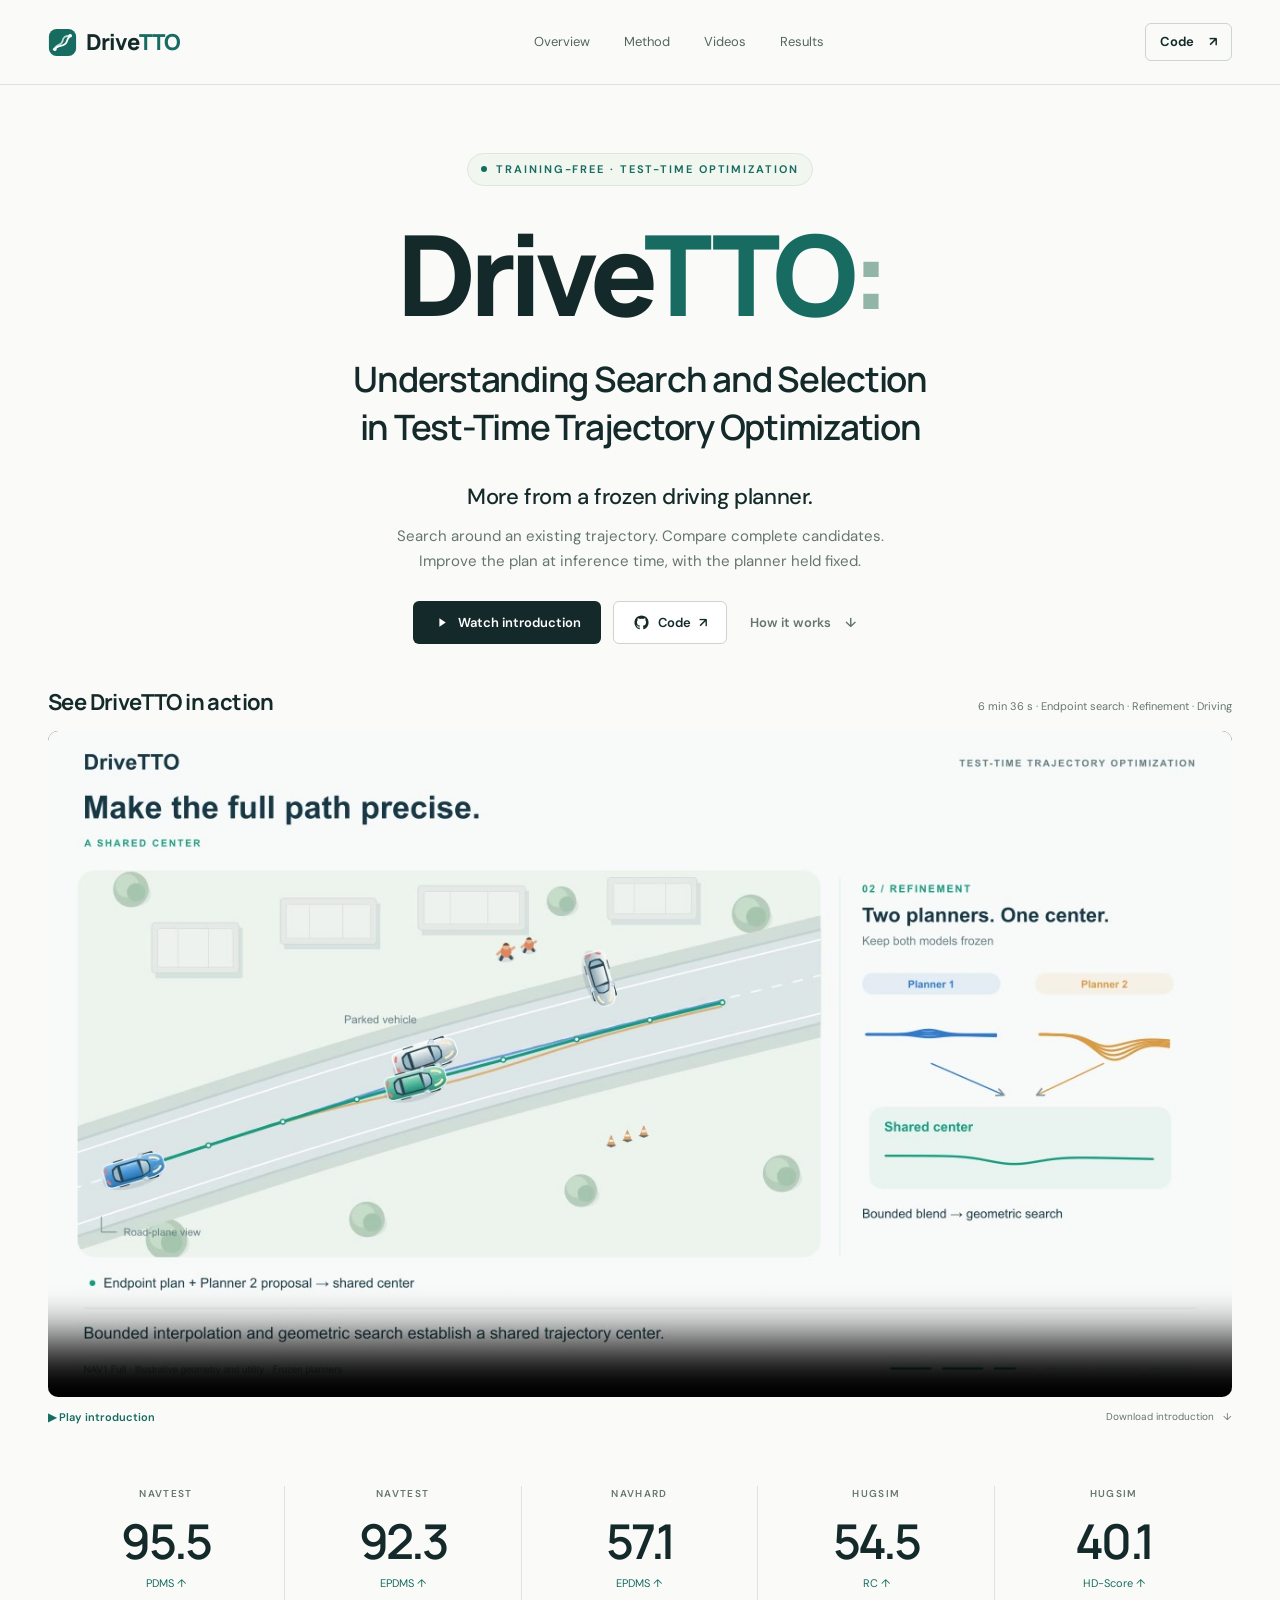
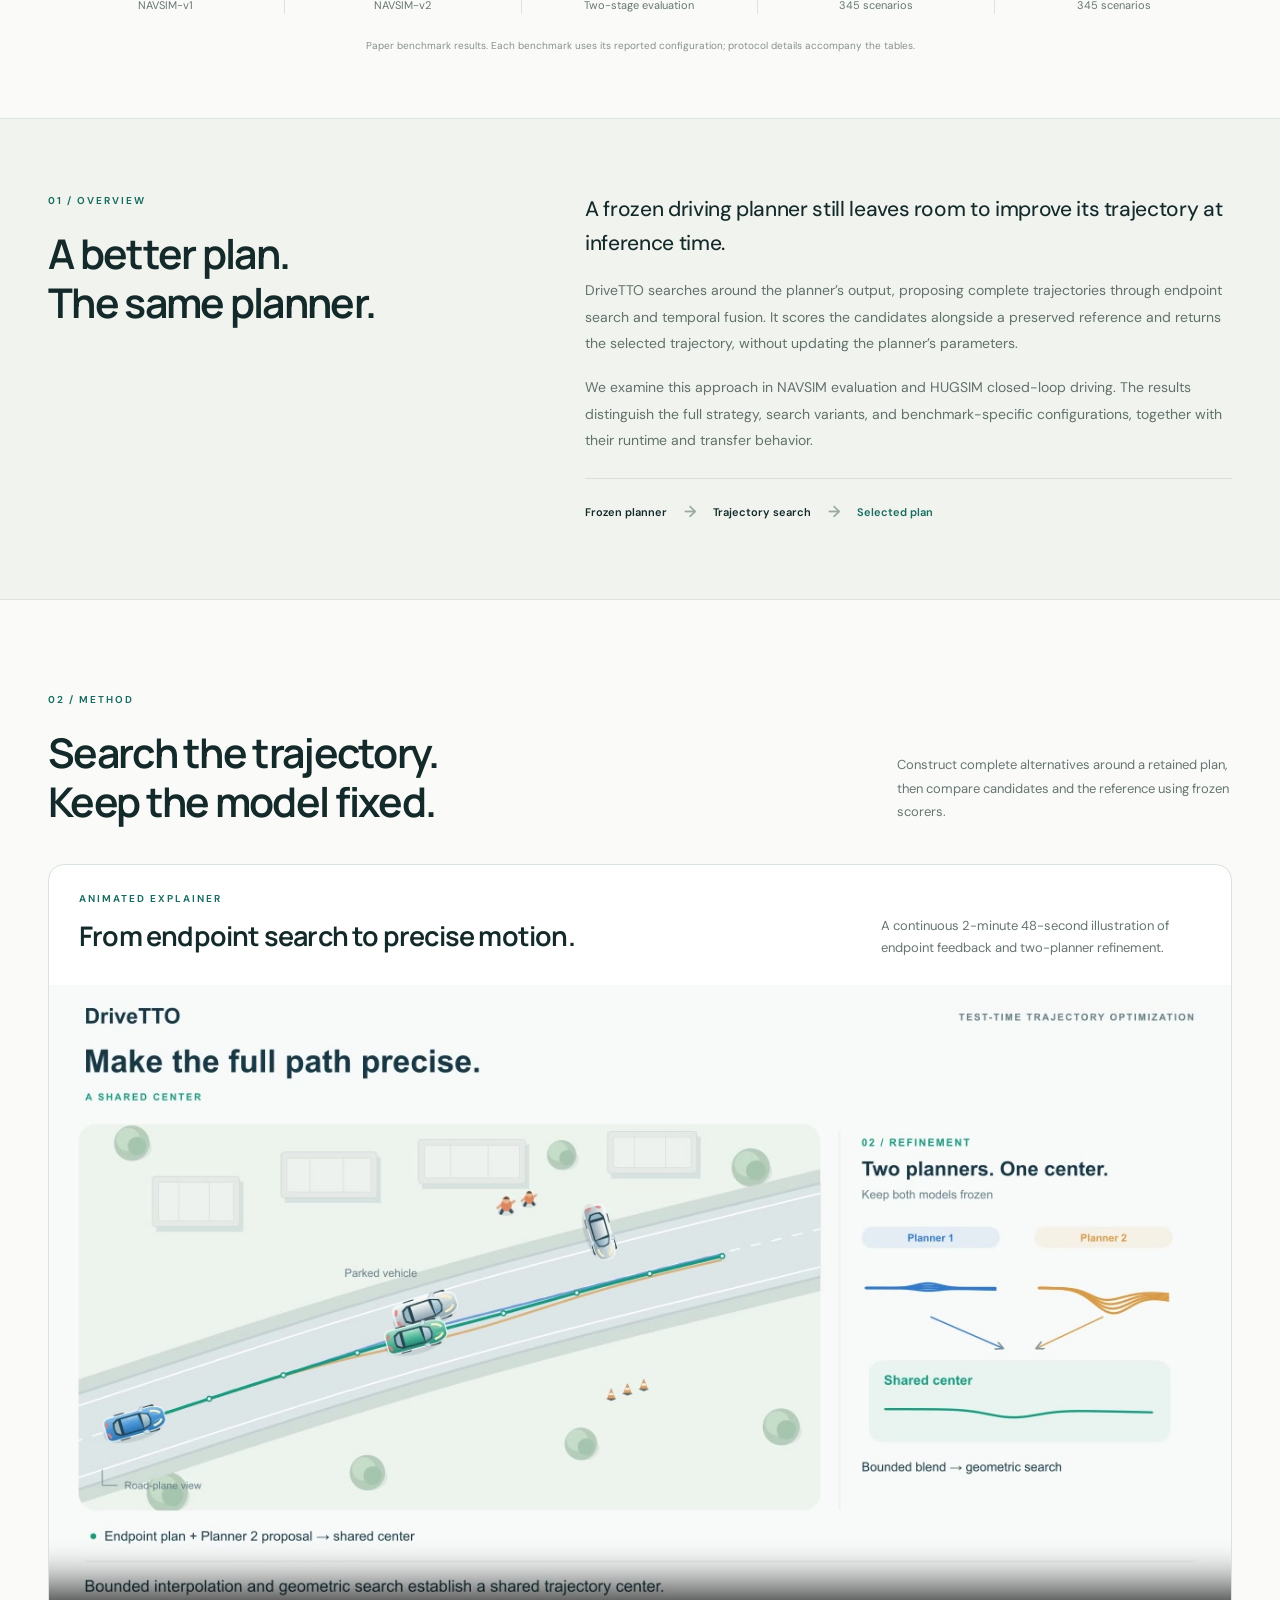
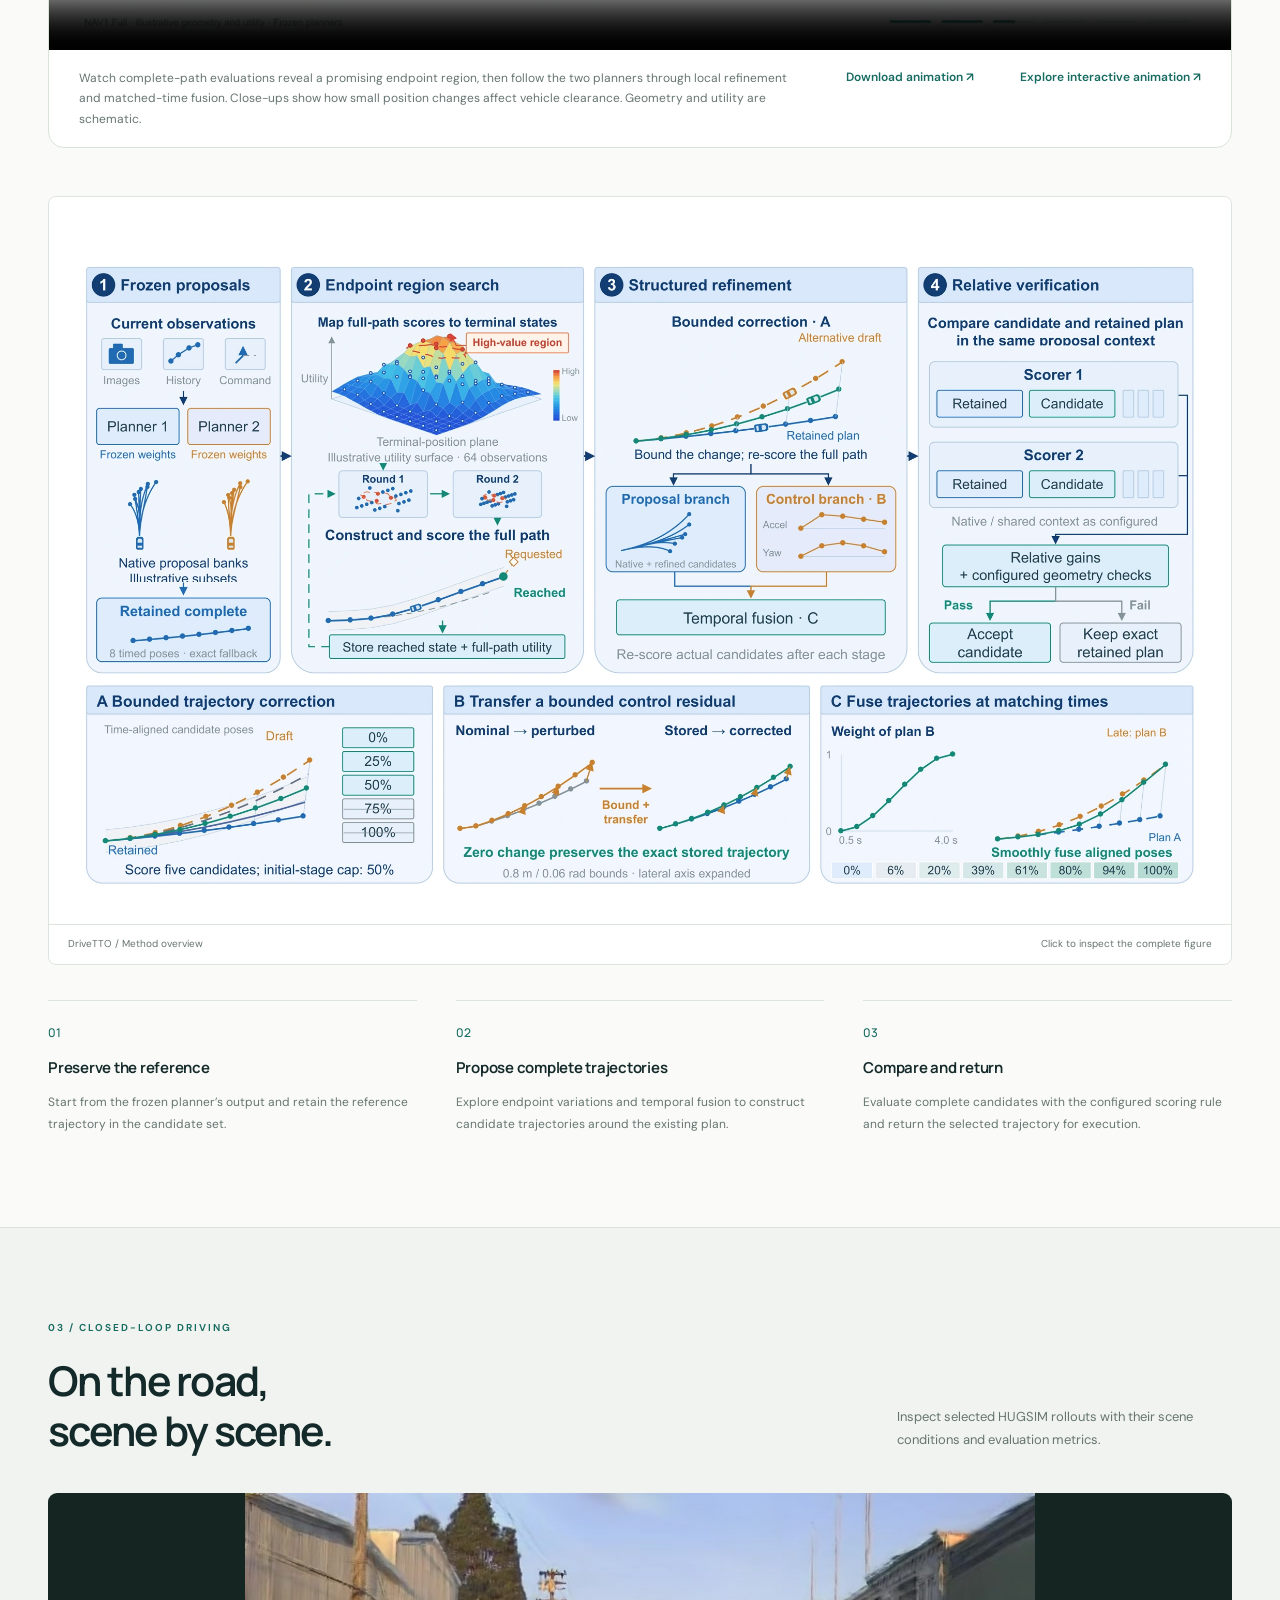
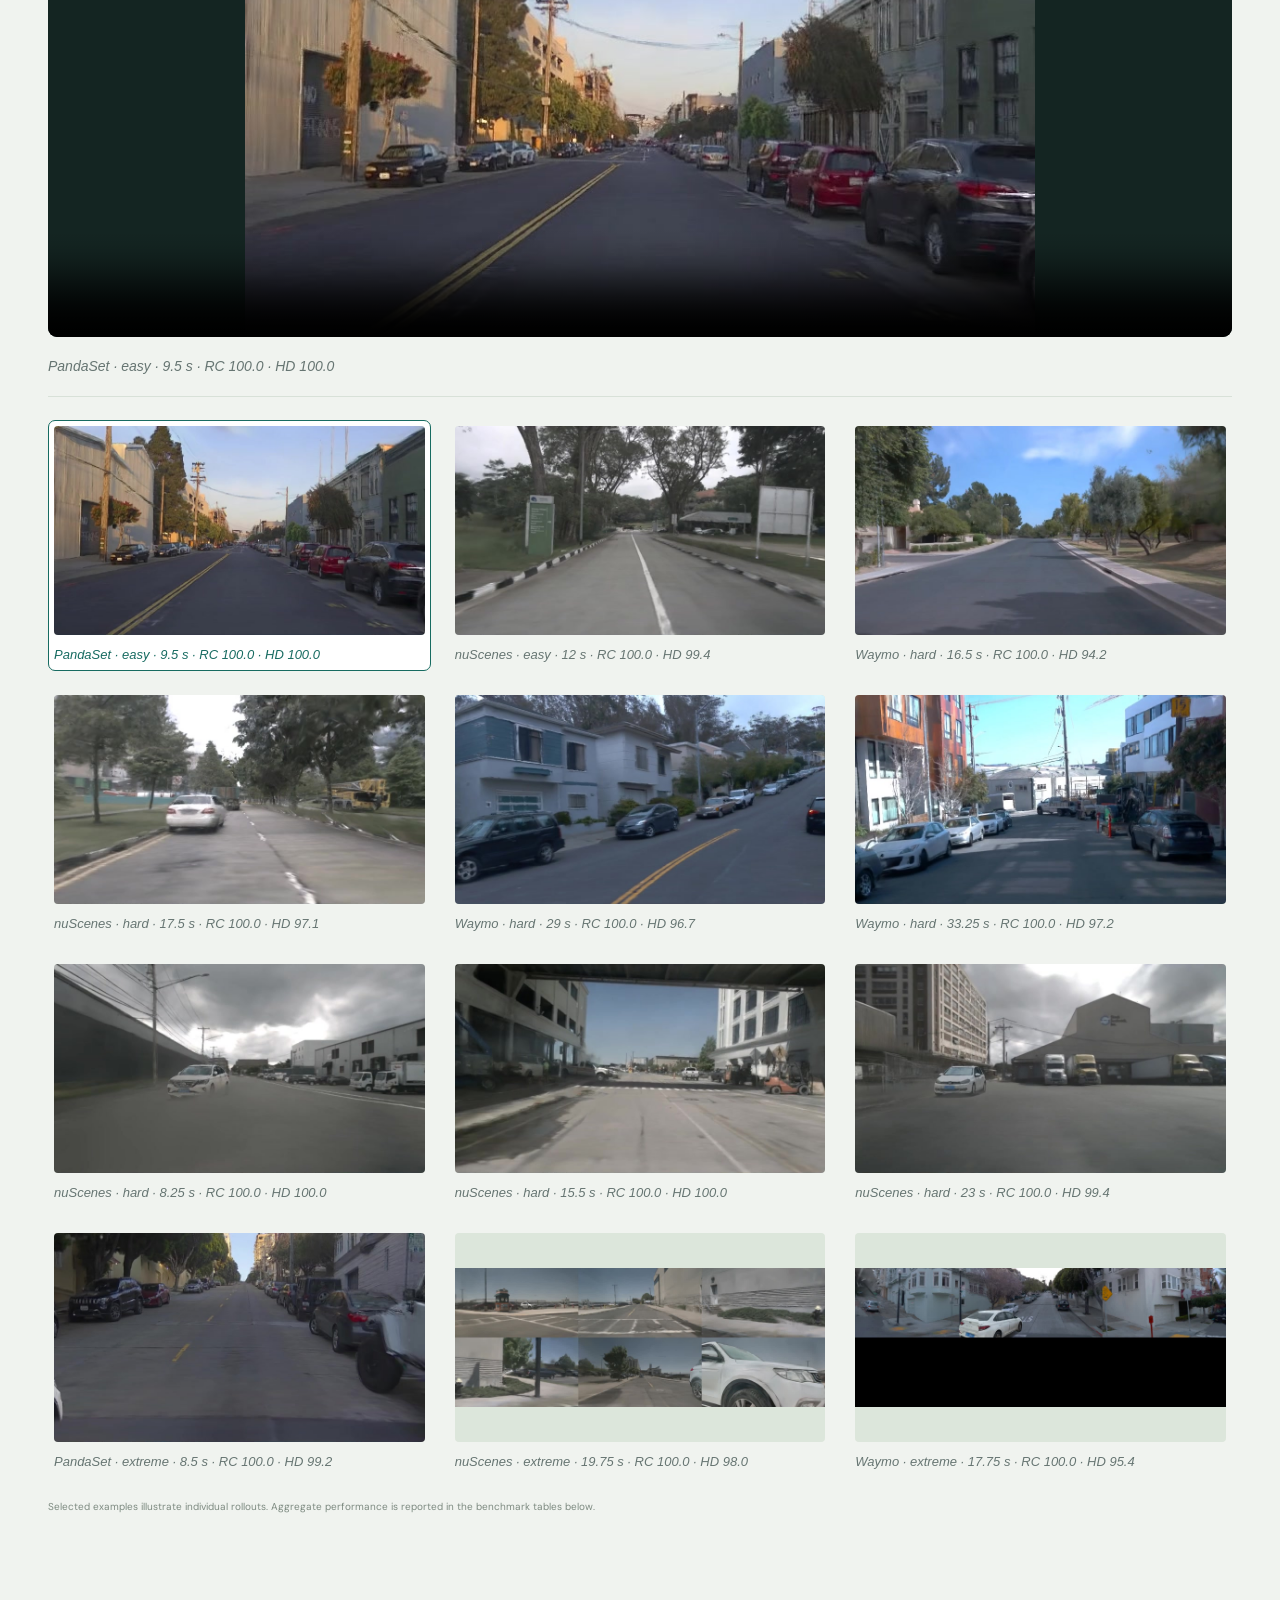
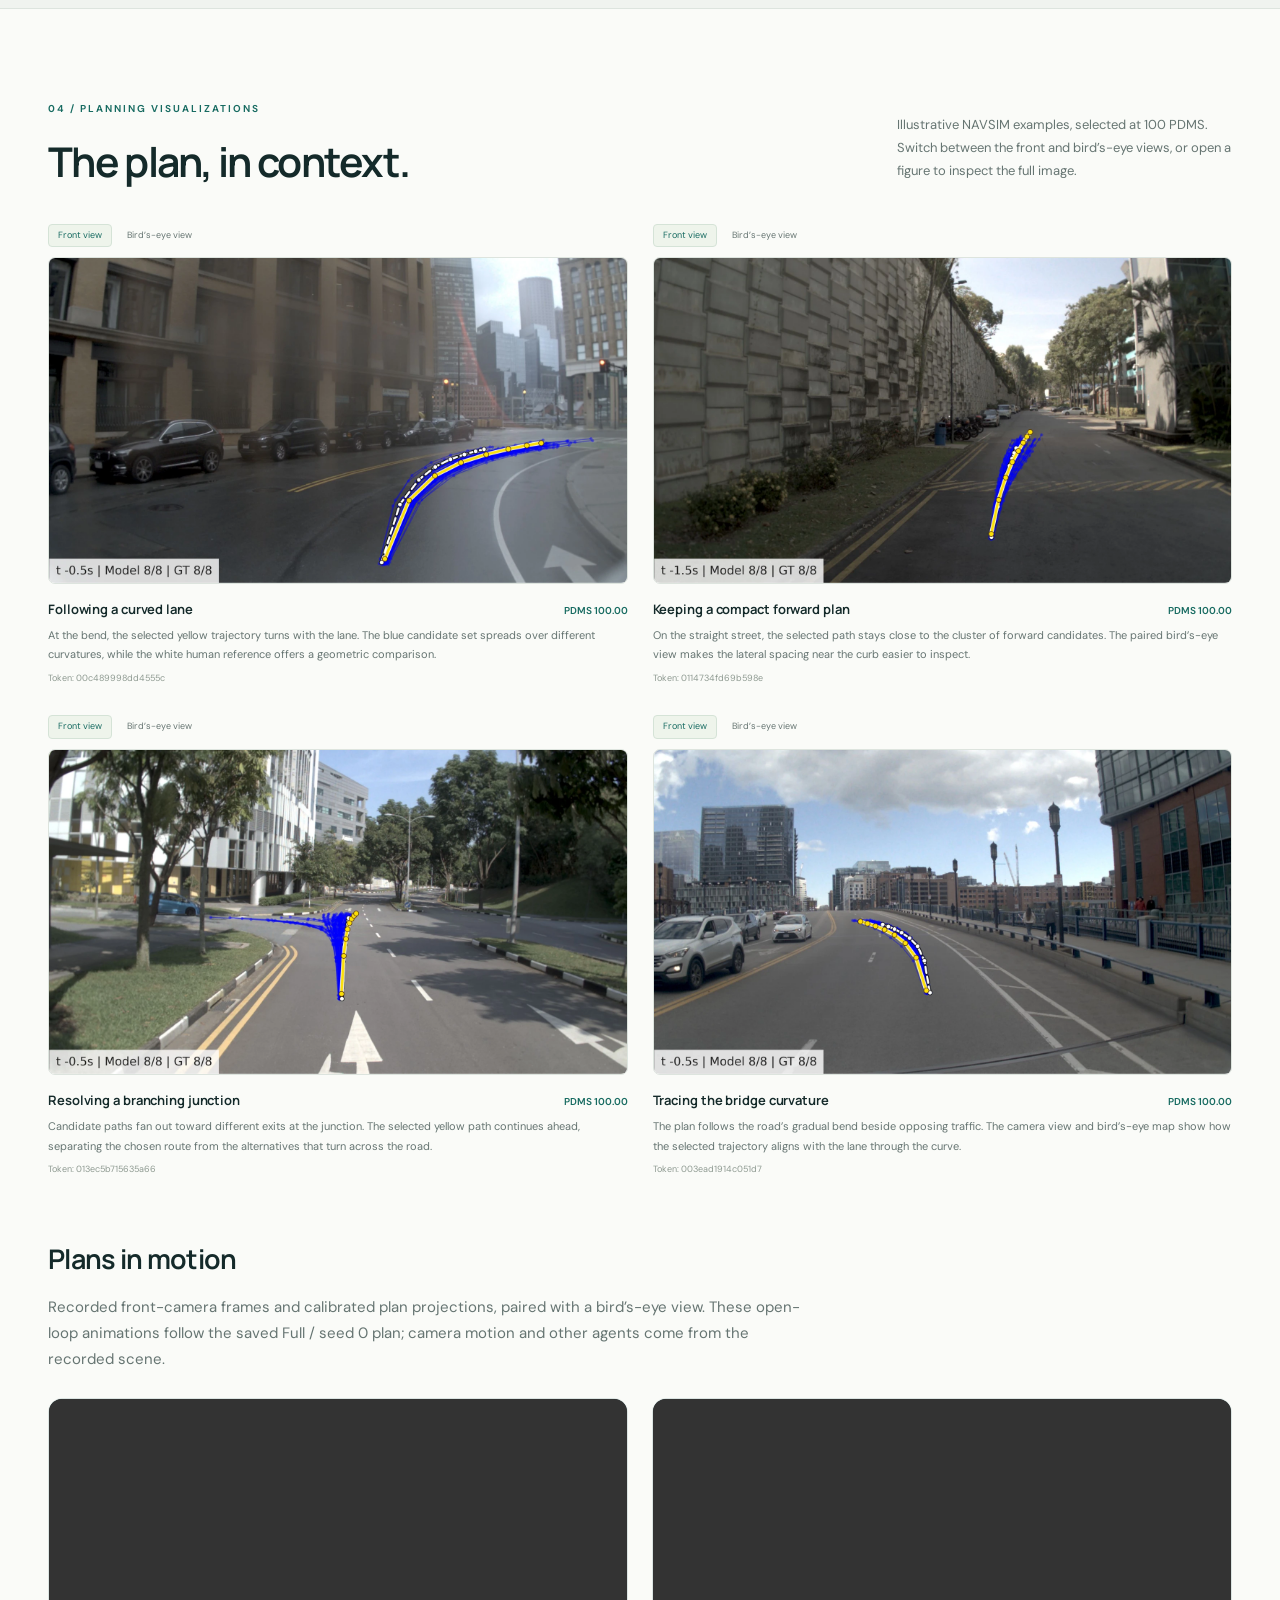
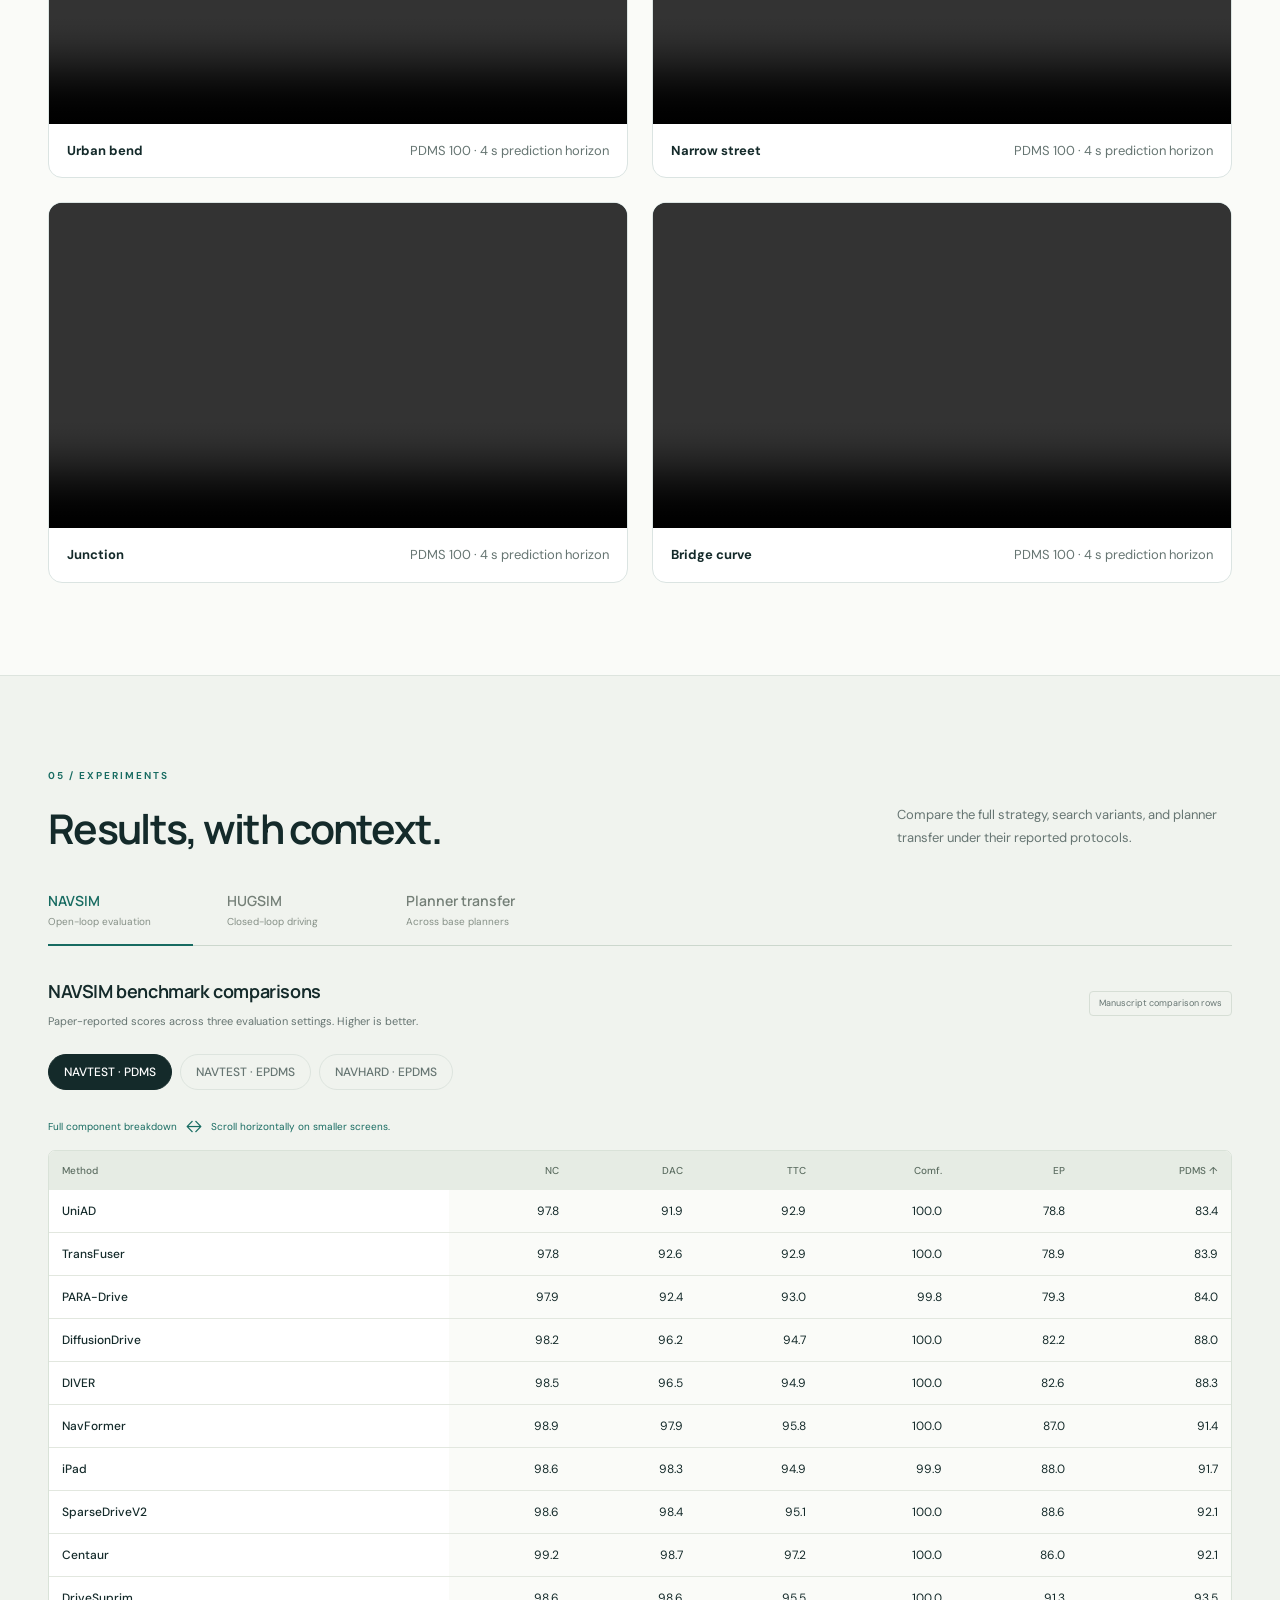
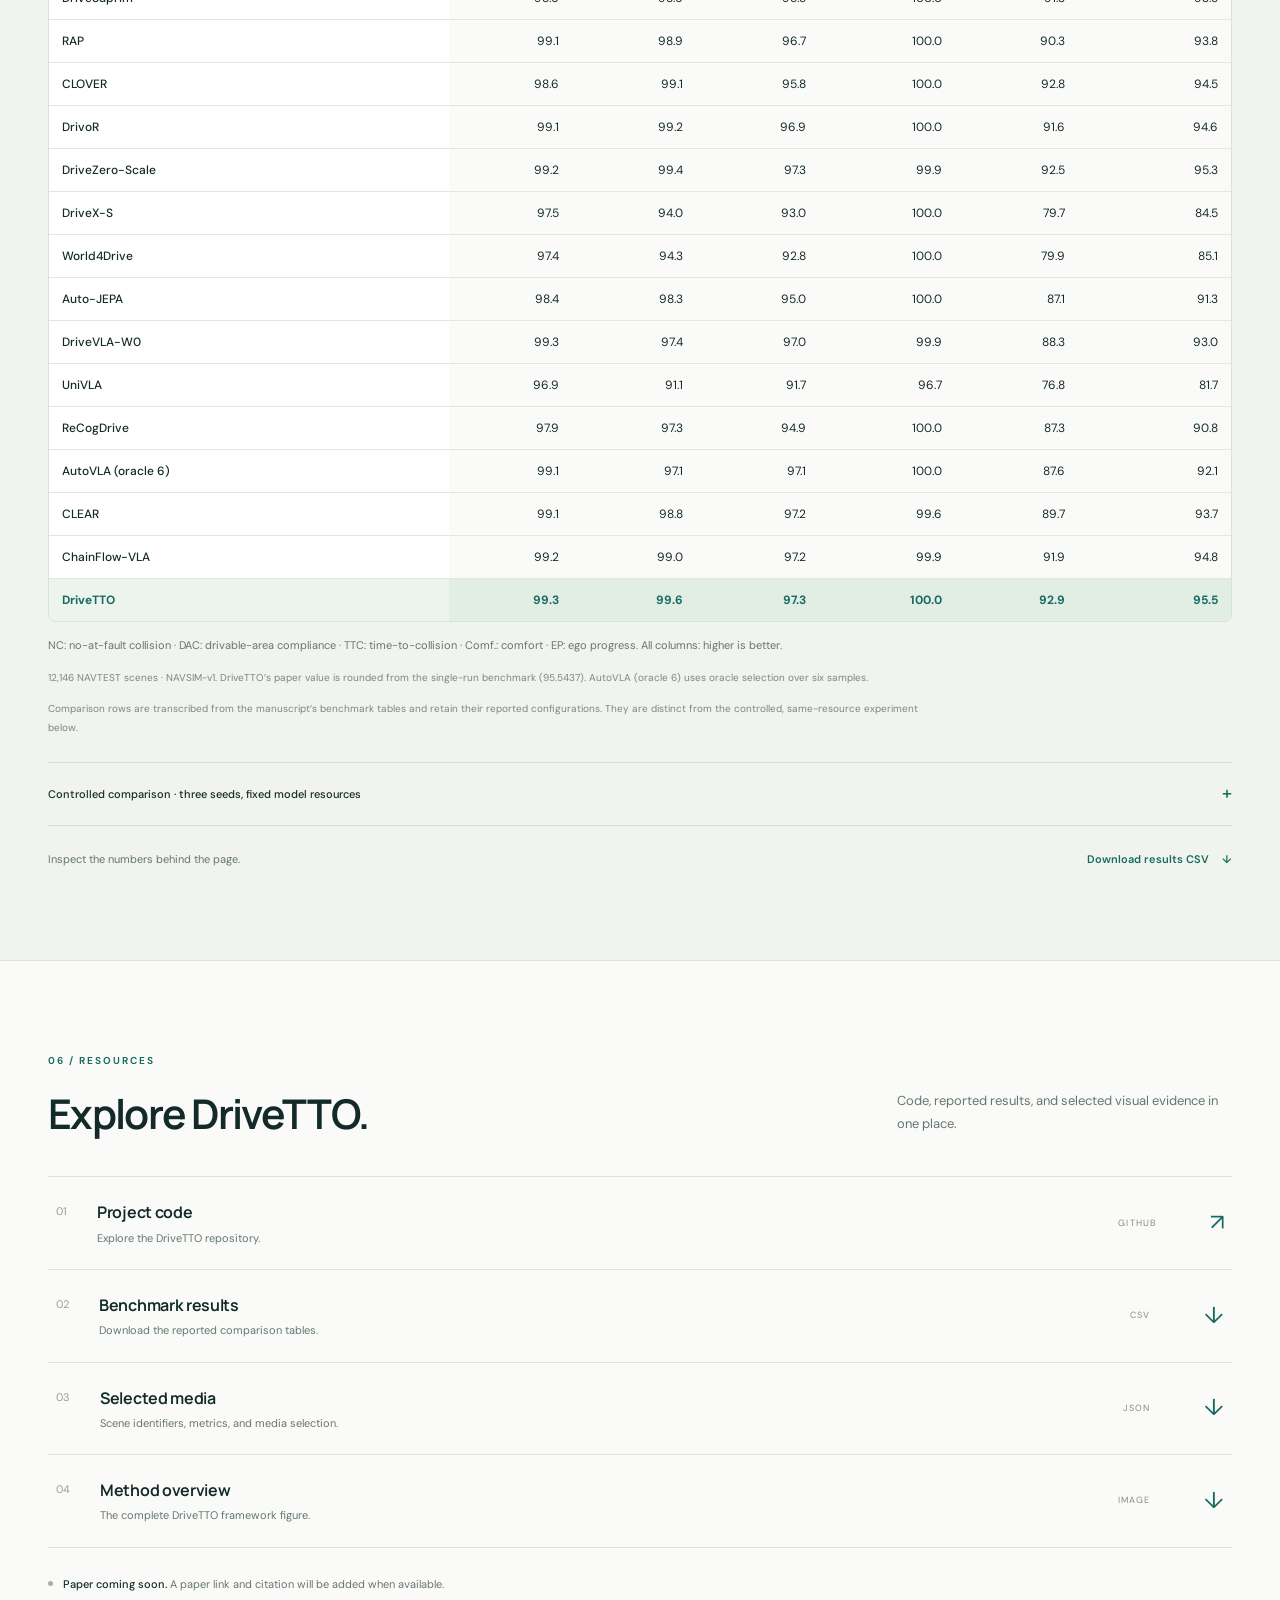
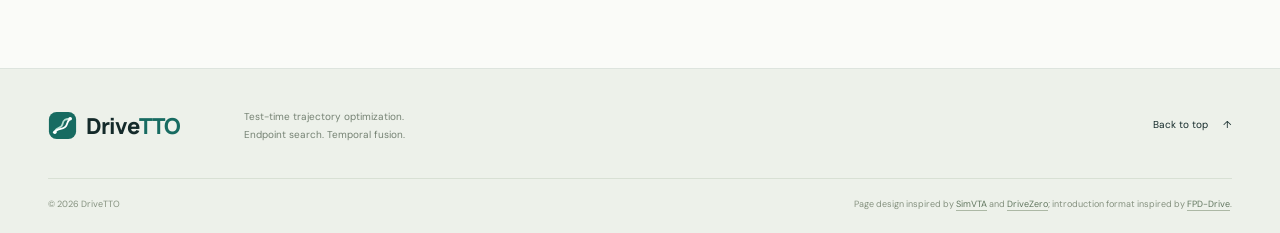
==== commit 1c6cb73b: "Redesign method film with editable SVG animation" ====
--- a/docs/index.html
+++ b/docs/index.html
@@ -41,9 +41,9 @@
       </div>
       <div class="intro-heading" id="introduction"><span>See DriveTTO in action</span><span>6 min 36 s · Endpoint search · Refinement · Driving</span></div>
       <div class="hero-media" id="hero-media">
-        <video id="hero-video" src="assets/videos/drivetto-introduction-two-planners-20261031.mp4" poster="assets/images/method-two-planners-20261031.jpg" controls playsinline preload="metadata" aria-label="DriveTTO project introduction: method animation, NAVSIM plans and selected HUGSIM closed-loop rollouts"><track kind="chapters" src="assets/videos/intro-two-planners-20261031-chapters.vtt" srclang="en" label="Chapters"></video>
+        <video id="hero-video" src="assets/videos/drivetto-introduction-svg-20261031.mp4" poster="assets/images/method-svg-20261031.jpg" controls playsinline preload="metadata" aria-label="DriveTTO project introduction: method animation, NAVSIM plans and selected HUGSIM closed-loop rollouts"><track kind="chapters" src="assets/videos/intro-svg-20261031-chapters.vtt" srclang="en" label="Chapters"></video>
       </div>
-      <div class="hero-media-note"><button class="intro-play" id="hero-toggle" type="button" aria-label="Play project introduction" disabled><span class="toggle-icon" aria-hidden="true">▶</span> <span class="toggle-label">Play</span> introduction</button><a href="assets/videos/drivetto-introduction-two-planners-20261031.mp4" download>Download introduction <span aria-hidden="true">↓</span></a></div>
+      <div class="hero-media-note"><button class="intro-play" id="hero-toggle" type="button" aria-label="Play project introduction" disabled><span class="toggle-icon" aria-hidden="true">▶</span> <span class="toggle-label">Play</span> introduction</button><a href="assets/videos/drivetto-introduction-svg-20261031.mp4" download>Download introduction <span aria-hidden="true">↓</span></a></div>
       <div class="metrics" aria-label="Five paper benchmark metrics">
         <div class="metric"><div class="metric-label">NAVTEST</div><p><strong>95.5</strong><span>PDMS ↑</span></p><div class="metric-note">NAVSIM-v1</div></div>
         <div class="metric"><div class="metric-label">NAVTEST</div><p><strong>92.3</strong><span>EPDMS ↑</span></p><div class="metric-note">NAVSIM-v2</div></div>
@@ -65,8 +65,8 @@
       <div class="section-heading"><div><p class="section-index">02 / METHOD</p><h2 id="method-title">Search the trajectory.<br>Keep the model fixed.</h2></div><p class="section-intro">Construct complete alternatives around a retained plan, then compare candidates and the reference using frozen scorers.</p></div>
       <div class="algorithm-explainer" id="algorithm">
         <div class="animation-heading"><div><p class="section-index">ANIMATED EXPLAINER</p><h3>From endpoint search to precise motion.</h3></div><p>A continuous 2-minute 48-second illustration of endpoint feedback and two-planner refinement.</p></div>
-        <video id="algorithm-video" controls muted playsinline preload="metadata" poster="assets/images/method-two-planners-20261031.jpg" aria-label="DriveTTO continuous endpoint search and trajectory refinement" src="assets/videos/drivetto-method-two-planners-20261031.mp4"><track kind="chapters" src="assets/videos/method-two-planners-20261031-chapters.vtt" srclang="en" label="Algorithm chapters"><track kind="captions" src="assets/videos/method-two-planners-20261031-captions.vtt" srclang="en" label="English"></video>
-        <div class="animation-caption"><p>Watch complete-path evaluations reveal a promising endpoint region, then follow the two planners through local refinement and matched-time fusion. Close-ups show how small position changes affect vehicle clearance. Geometry and utility are schematic.</p><a href="assets/videos/drivetto-method-two-planners-20261031.mp4" download>Download animation ↗</a></div>
+        <video id="algorithm-video" controls muted playsinline preload="metadata" poster="assets/images/method-svg-20261031.jpg" aria-label="DriveTTO continuous endpoint search and trajectory refinement" src="assets/videos/drivetto-method-svg-20261031.mp4"><track kind="chapters" src="assets/videos/method-svg-20261031-chapters.vtt" srclang="en" label="Algorithm chapters"><track kind="captions" src="assets/videos/method-svg-20261031-captions.vtt" srclang="en" label="English"></video>
+        <div class="animation-caption"><p>Watch complete-path evaluations reveal a promising endpoint region, then follow the two planners through local refinement and matched-time fusion. Close-ups show how small position changes affect vehicle clearance. Geometry and utility are schematic.</p><a href="assets/videos/drivetto-method-svg-20261031.mp4" download>Download animation ↗</a> <a href="method-animation.html">Explore interactive animation ↗</a></div>
       </div>
       <figure class="method-figure"><button class="image-expand method-expand" data-image="assets/images/overview.webp" data-title="DriveTTO method overview" aria-label="Enlarge DriveTTO method overview"><img id="method-image" src="assets/images/overview.webp" alt="DriveTTO method overview: a frozen planner produces a reference trajectory, endpoint search and temporal fusion propose candidates, and scoring selects the final trajectory." loading="lazy"><span class="expand-indicator" aria-hidden="true">↗</span></button><figcaption><span>DriveTTO / Method overview</span><span>Click to inspect the complete figure</span></figcaption></figure>
       <ol class="method-steps"><li><span class="step-number">01</span><h3>Preserve the reference</h3><p>Start from the frozen planner’s output and retain the reference trajectory in the candidate set.</p></li><li><span class="step-number">02</span><h3>Propose complete trajectories</h3><p>Explore endpoint variations and temporal fusion to construct candidate trajectories around the existing plan.</p></li><li><span class="step-number">03</span><h3>Compare and return</h3><p>Evaluate complete candidates with the configured scoring rule and return the selected trajectory for execution.</p></li></ol>
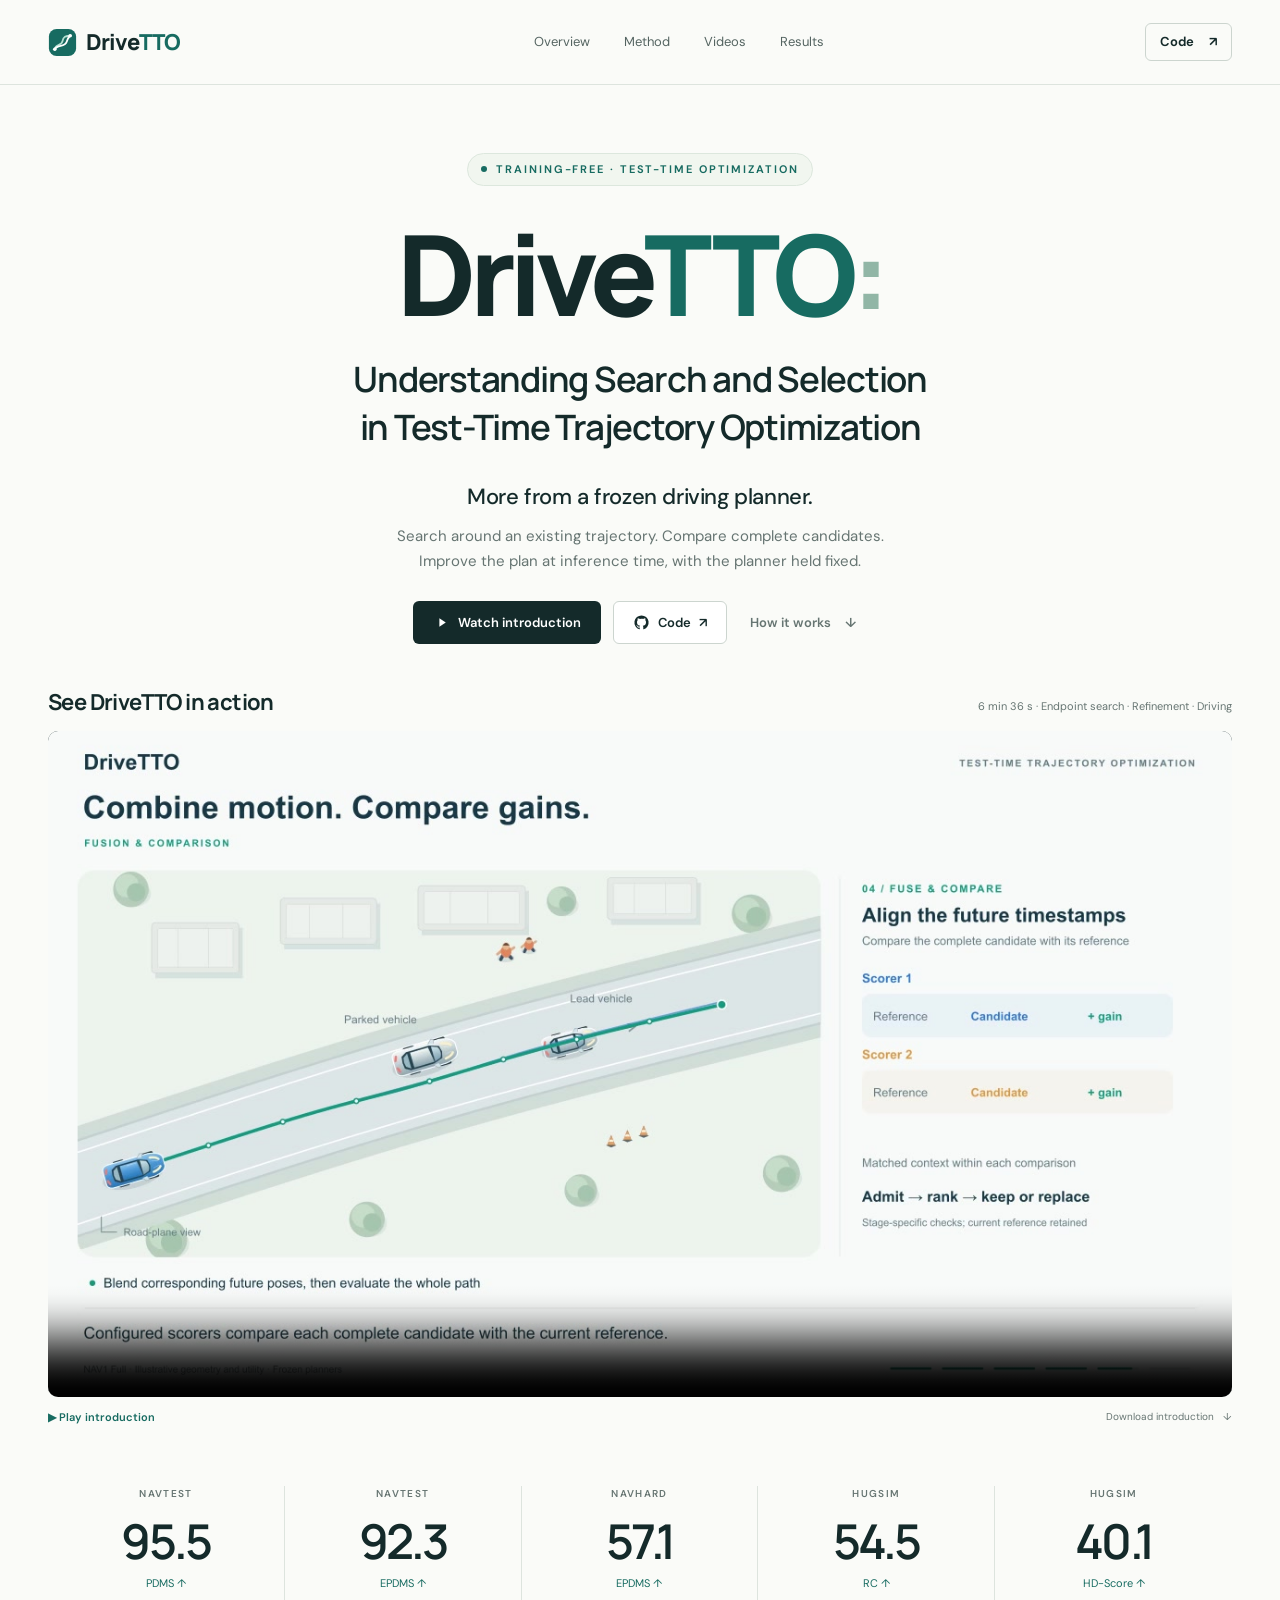
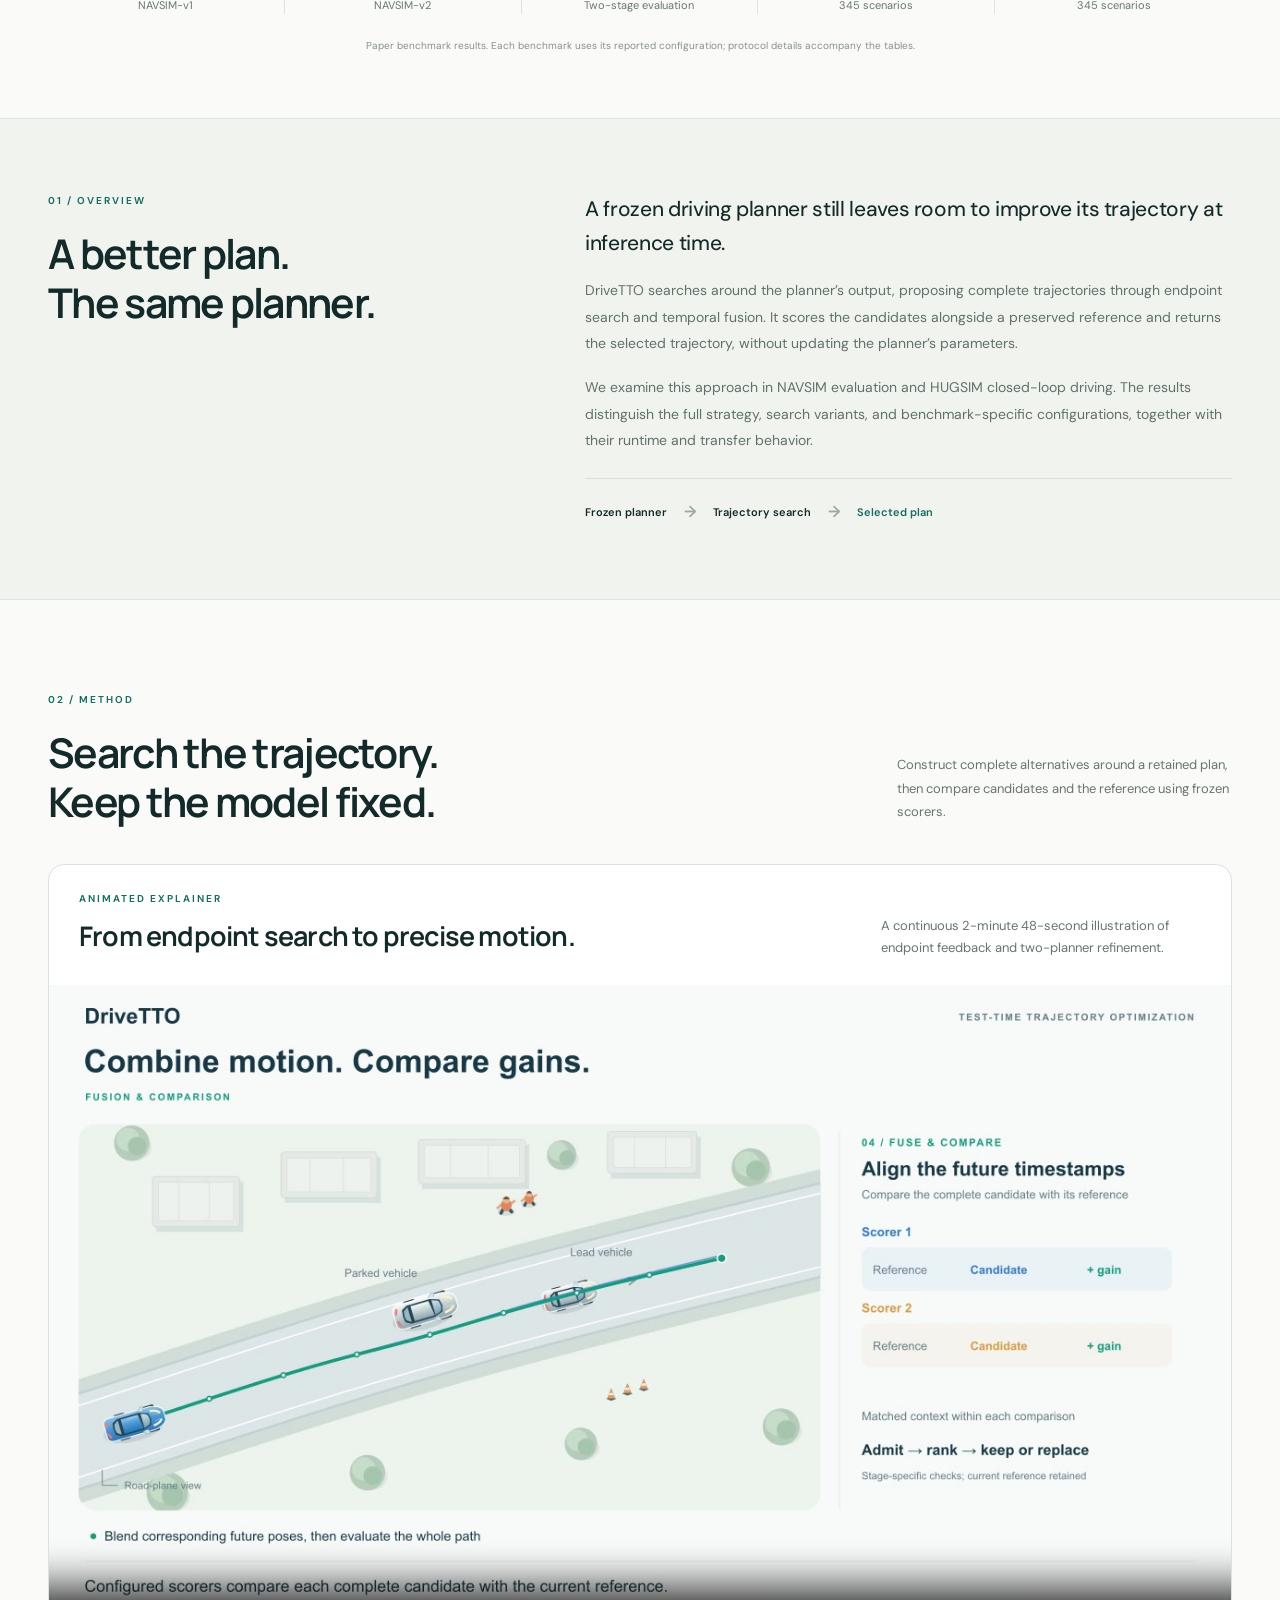
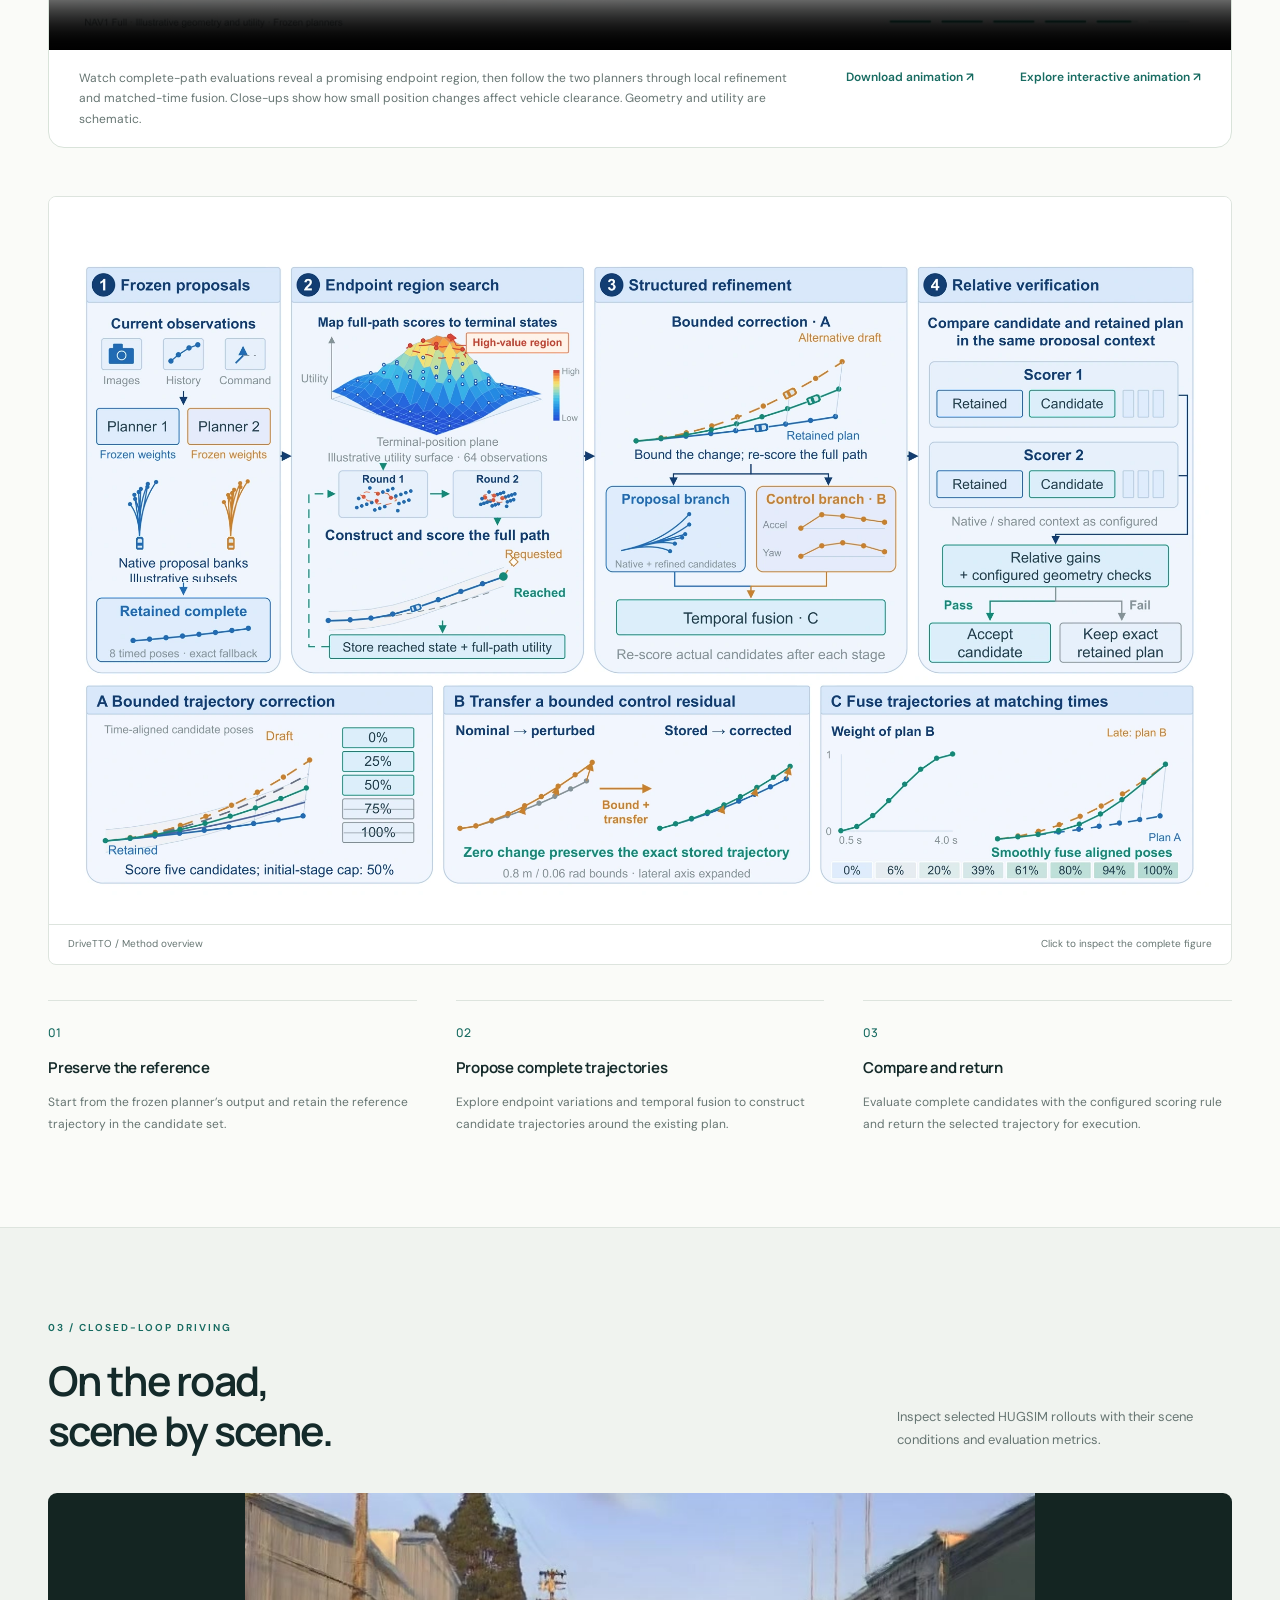
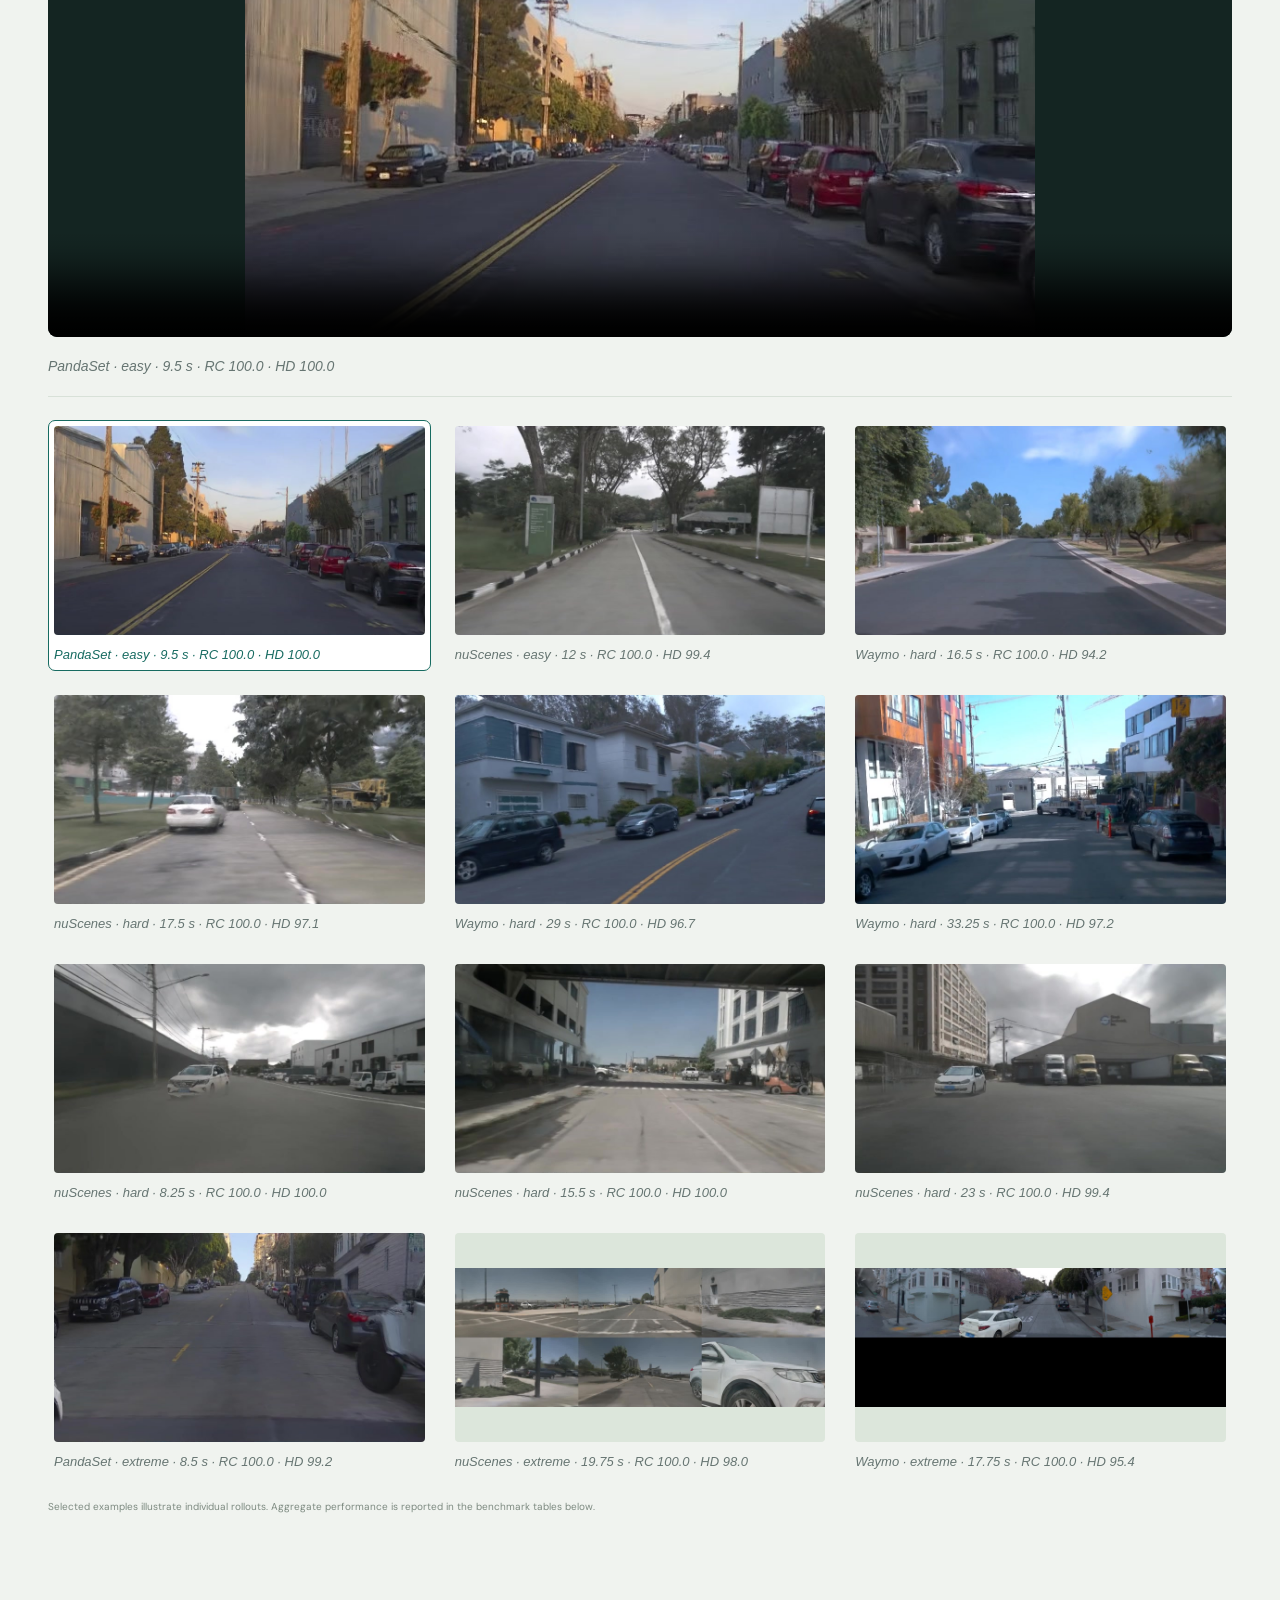
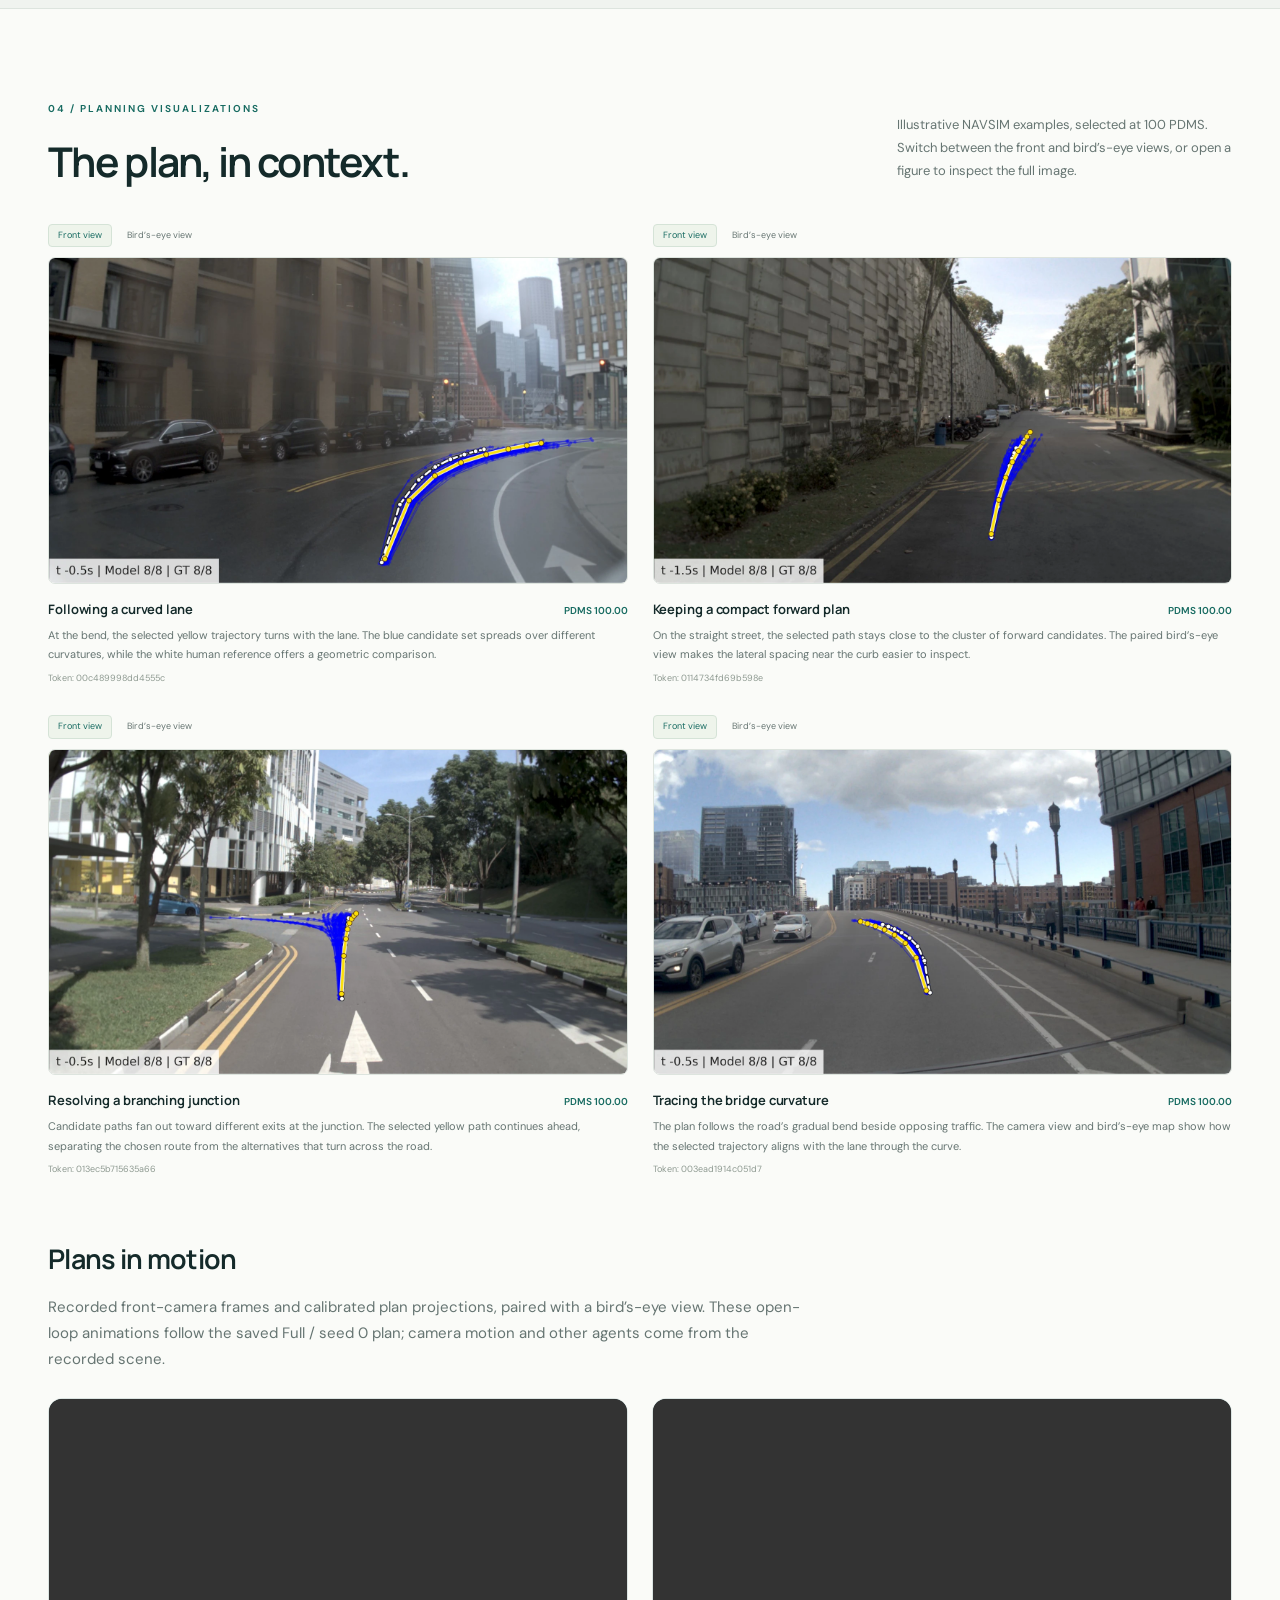
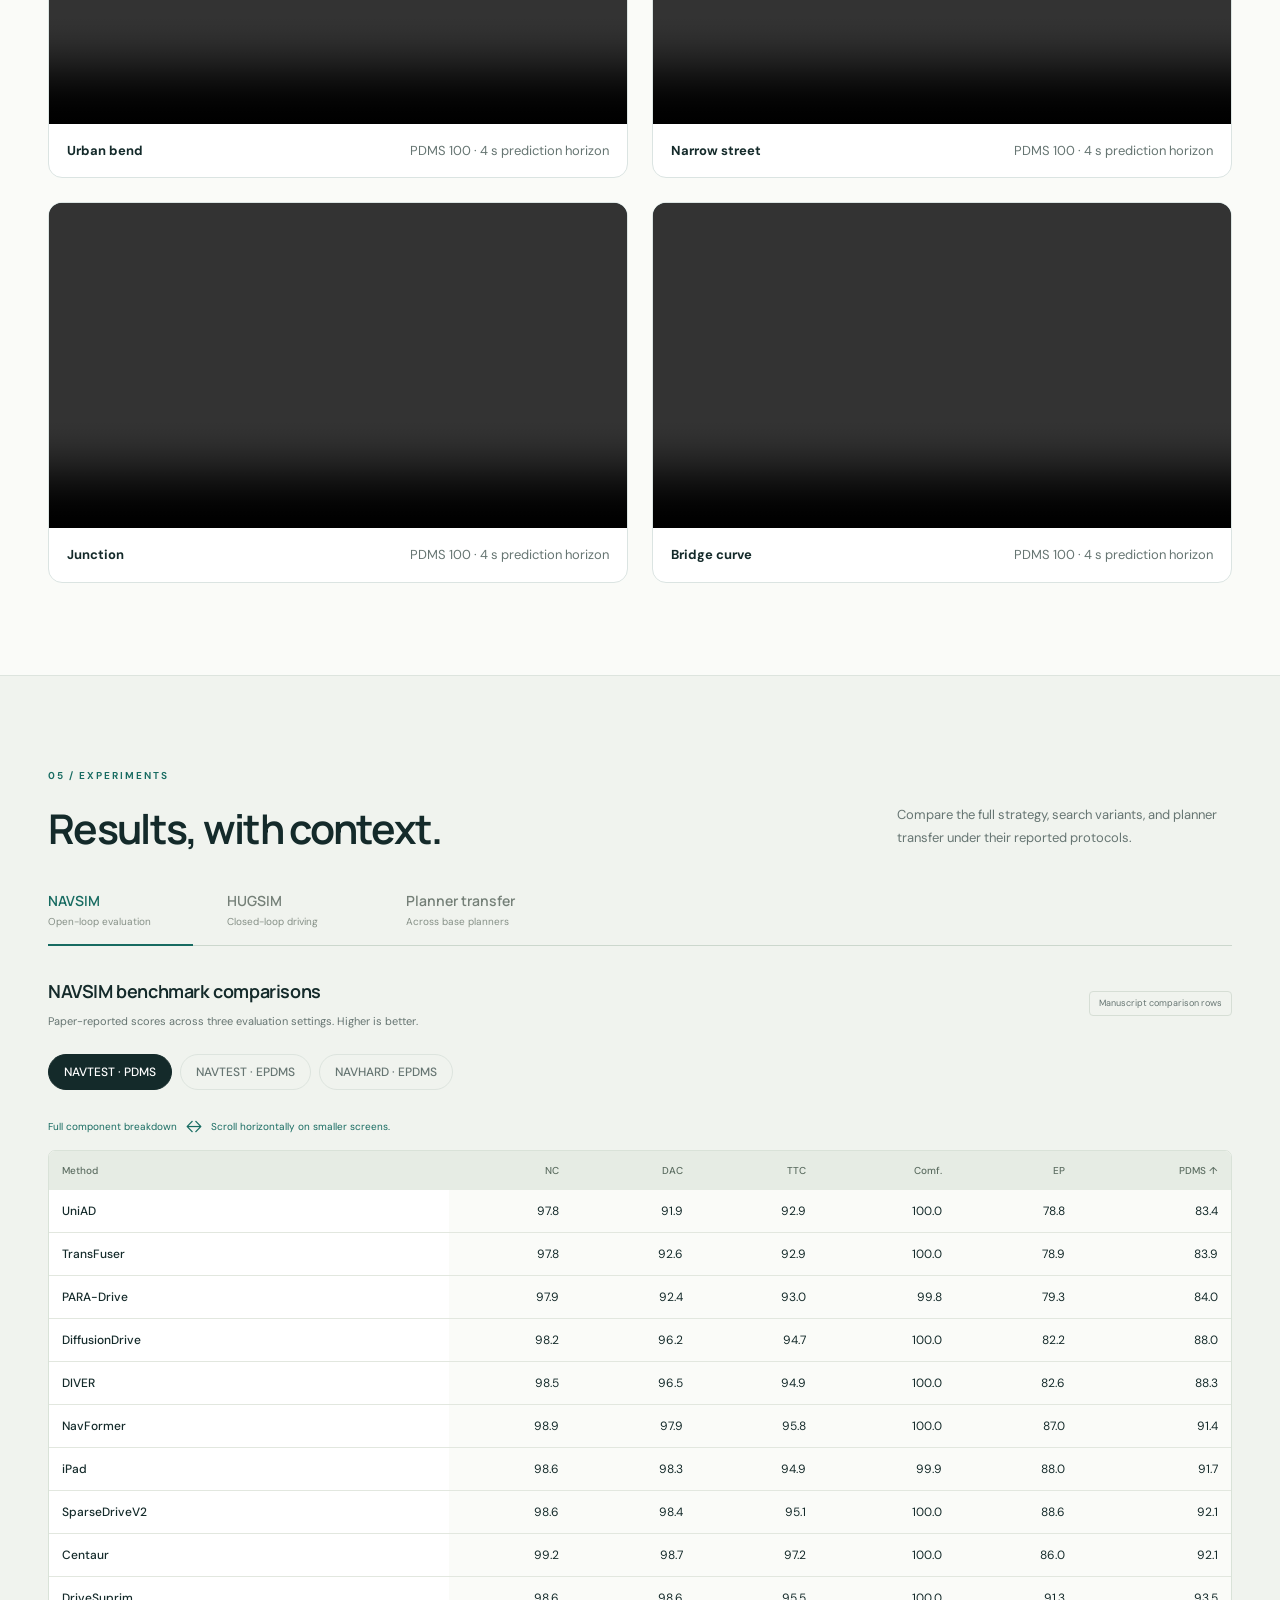
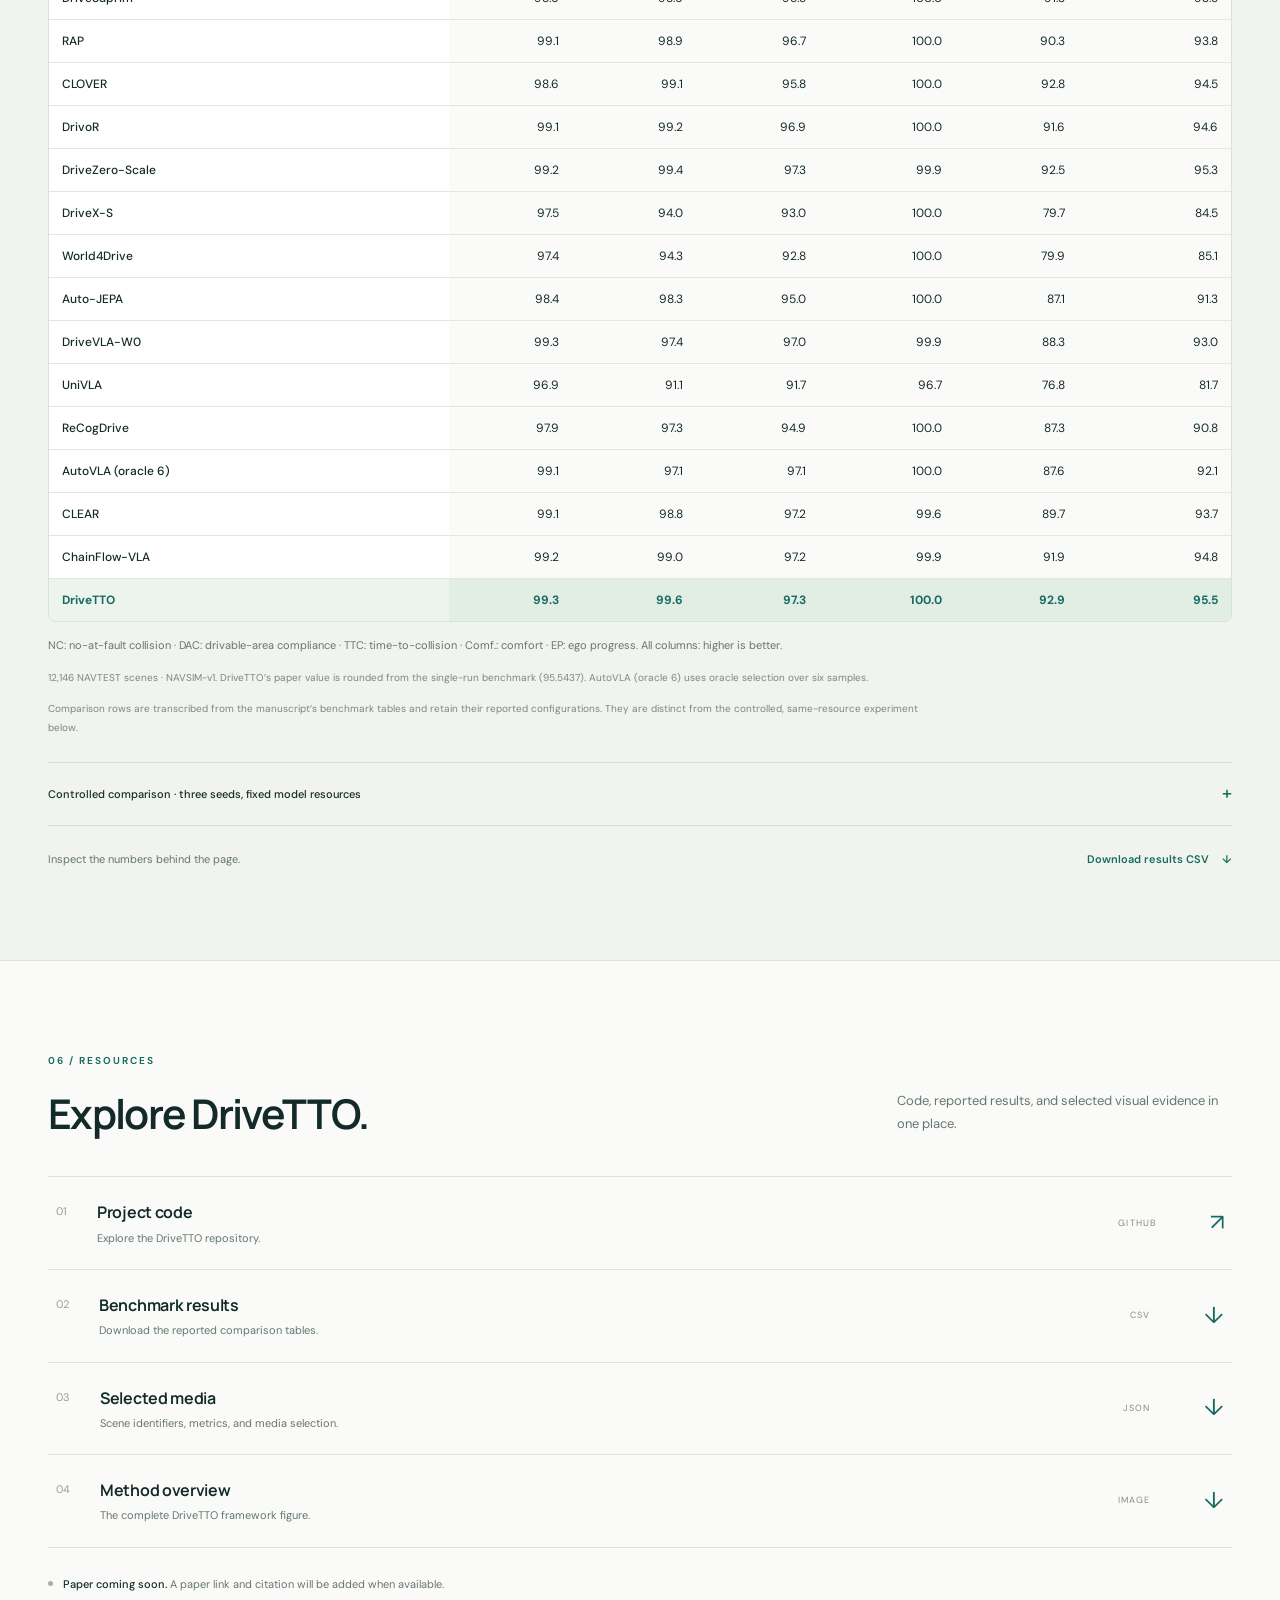
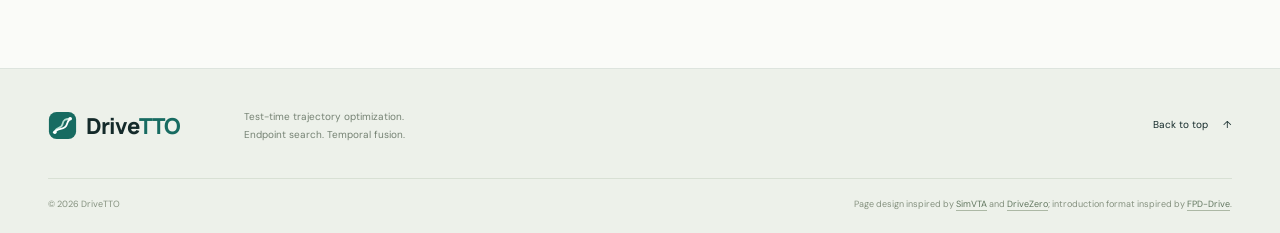
==== commit dc4b2936: "Correct traffic motion in method film and update soundtrack" ====
--- a/docs/index.html
+++ b/docs/index.html
@@ -41,9 +41,9 @@
       </div>
       <div class="intro-heading" id="introduction"><span>See DriveTTO in action</span><span>6 min 36 s · Endpoint search · Refinement · Driving</span></div>
       <div class="hero-media" id="hero-media">
-        <video id="hero-video" src="assets/videos/drivetto-introduction-svg-20261031.mp4" poster="assets/images/method-svg-20261031.jpg" controls playsinline preload="metadata" aria-label="DriveTTO project introduction: method animation, NAVSIM plans and selected HUGSIM closed-loop rollouts"><track kind="chapters" src="assets/videos/intro-svg-20261031-chapters.vtt" srclang="en" label="Chapters"></video>
+        <video id="hero-video" src="assets/videos/drivetto-introduction-traffic-20261031.mp4" poster="assets/images/method-traffic-20261031.jpg" controls playsinline preload="metadata" aria-label="DriveTTO project introduction: method animation, NAVSIM plans and selected HUGSIM closed-loop rollouts"><track kind="chapters" src="assets/videos/intro-traffic-20261031-chapters.vtt" srclang="en" label="Chapters"></video>
       </div>
-      <div class="hero-media-note"><button class="intro-play" id="hero-toggle" type="button" aria-label="Play project introduction" disabled><span class="toggle-icon" aria-hidden="true">▶</span> <span class="toggle-label">Play</span> introduction</button><a href="assets/videos/drivetto-introduction-svg-20261031.mp4" download>Download introduction <span aria-hidden="true">↓</span></a></div>
+      <div class="hero-media-note"><button class="intro-play" id="hero-toggle" type="button" aria-label="Play project introduction" disabled><span class="toggle-icon" aria-hidden="true">▶</span> <span class="toggle-label">Play</span> introduction</button><a href="assets/videos/drivetto-introduction-traffic-20261031.mp4" download>Download introduction <span aria-hidden="true">↓</span></a></div>
       <div class="metrics" aria-label="Five paper benchmark metrics">
         <div class="metric"><div class="metric-label">NAVTEST</div><p><strong>95.5</strong><span>PDMS ↑</span></p><div class="metric-note">NAVSIM-v1</div></div>
         <div class="metric"><div class="metric-label">NAVTEST</div><p><strong>92.3</strong><span>EPDMS ↑</span></p><div class="metric-note">NAVSIM-v2</div></div>
@@ -65,8 +65,8 @@
       <div class="section-heading"><div><p class="section-index">02 / METHOD</p><h2 id="method-title">Search the trajectory.<br>Keep the model fixed.</h2></div><p class="section-intro">Construct complete alternatives around a retained plan, then compare candidates and the reference using frozen scorers.</p></div>
       <div class="algorithm-explainer" id="algorithm">
         <div class="animation-heading"><div><p class="section-index">ANIMATED EXPLAINER</p><h3>From endpoint search to precise motion.</h3></div><p>A continuous 2-minute 48-second illustration of endpoint feedback and two-planner refinement.</p></div>
-        <video id="algorithm-video" controls muted playsinline preload="metadata" poster="assets/images/method-svg-20261031.jpg" aria-label="DriveTTO continuous endpoint search and trajectory refinement" src="assets/videos/drivetto-method-svg-20261031.mp4"><track kind="chapters" src="assets/videos/method-svg-20261031-chapters.vtt" srclang="en" label="Algorithm chapters"><track kind="captions" src="assets/videos/method-svg-20261031-captions.vtt" srclang="en" label="English"></video>
-        <div class="animation-caption"><p>Watch complete-path evaluations reveal a promising endpoint region, then follow the two planners through local refinement and matched-time fusion. Close-ups show how small position changes affect vehicle clearance. Geometry and utility are schematic.</p><a href="assets/videos/drivetto-method-svg-20261031.mp4" download>Download animation ↗</a> <a href="method-animation.html">Explore interactive animation ↗</a></div>
+        <video id="algorithm-video" controls muted playsinline preload="metadata" poster="assets/images/method-traffic-20261031.jpg" aria-label="DriveTTO continuous endpoint search and trajectory refinement" src="assets/videos/drivetto-method-traffic-20261031.mp4"><track kind="chapters" src="assets/videos/method-traffic-20261031-chapters.vtt" srclang="en" label="Algorithm chapters"><track kind="captions" src="assets/videos/method-traffic-20261031-captions.vtt" srclang="en" label="English"></video>
+        <div class="animation-caption"><p>Watch complete-path evaluations reveal a promising endpoint region, then follow the two planners through local refinement and matched-time fusion. Close-ups show how small position changes affect vehicle clearance. Geometry and utility are schematic.</p><a href="assets/videos/drivetto-method-traffic-20261031.mp4" download>Download animation ↗</a> <a href="method-animation.html">Explore interactive animation ↗</a></div>
       </div>
       <figure class="method-figure"><button class="image-expand method-expand" data-image="assets/images/overview.webp" data-title="DriveTTO method overview" aria-label="Enlarge DriveTTO method overview"><img id="method-image" src="assets/images/overview.webp" alt="DriveTTO method overview: a frozen planner produces a reference trajectory, endpoint search and temporal fusion propose candidates, and scoring selects the final trajectory." loading="lazy"><span class="expand-indicator" aria-hidden="true">↗</span></button><figcaption><span>DriveTTO / Method overview</span><span>Click to inspect the complete figure</span></figcaption></figure>
       <ol class="method-steps"><li><span class="step-number">01</span><h3>Preserve the reference</h3><p>Start from the frozen planner’s output and retain the reference trajectory in the candidate set.</p></li><li><span class="step-number">02</span><h3>Propose complete trajectories</h3><p>Explore endpoint variations and temporal fusion to construct candidate trajectories around the existing plan.</p></li><li><span class="step-number">03</span><h3>Compare and return</h3><p>Evaluate complete candidates with the configured scoring rule and return the selected trajectory for execution.</p></li></ol>
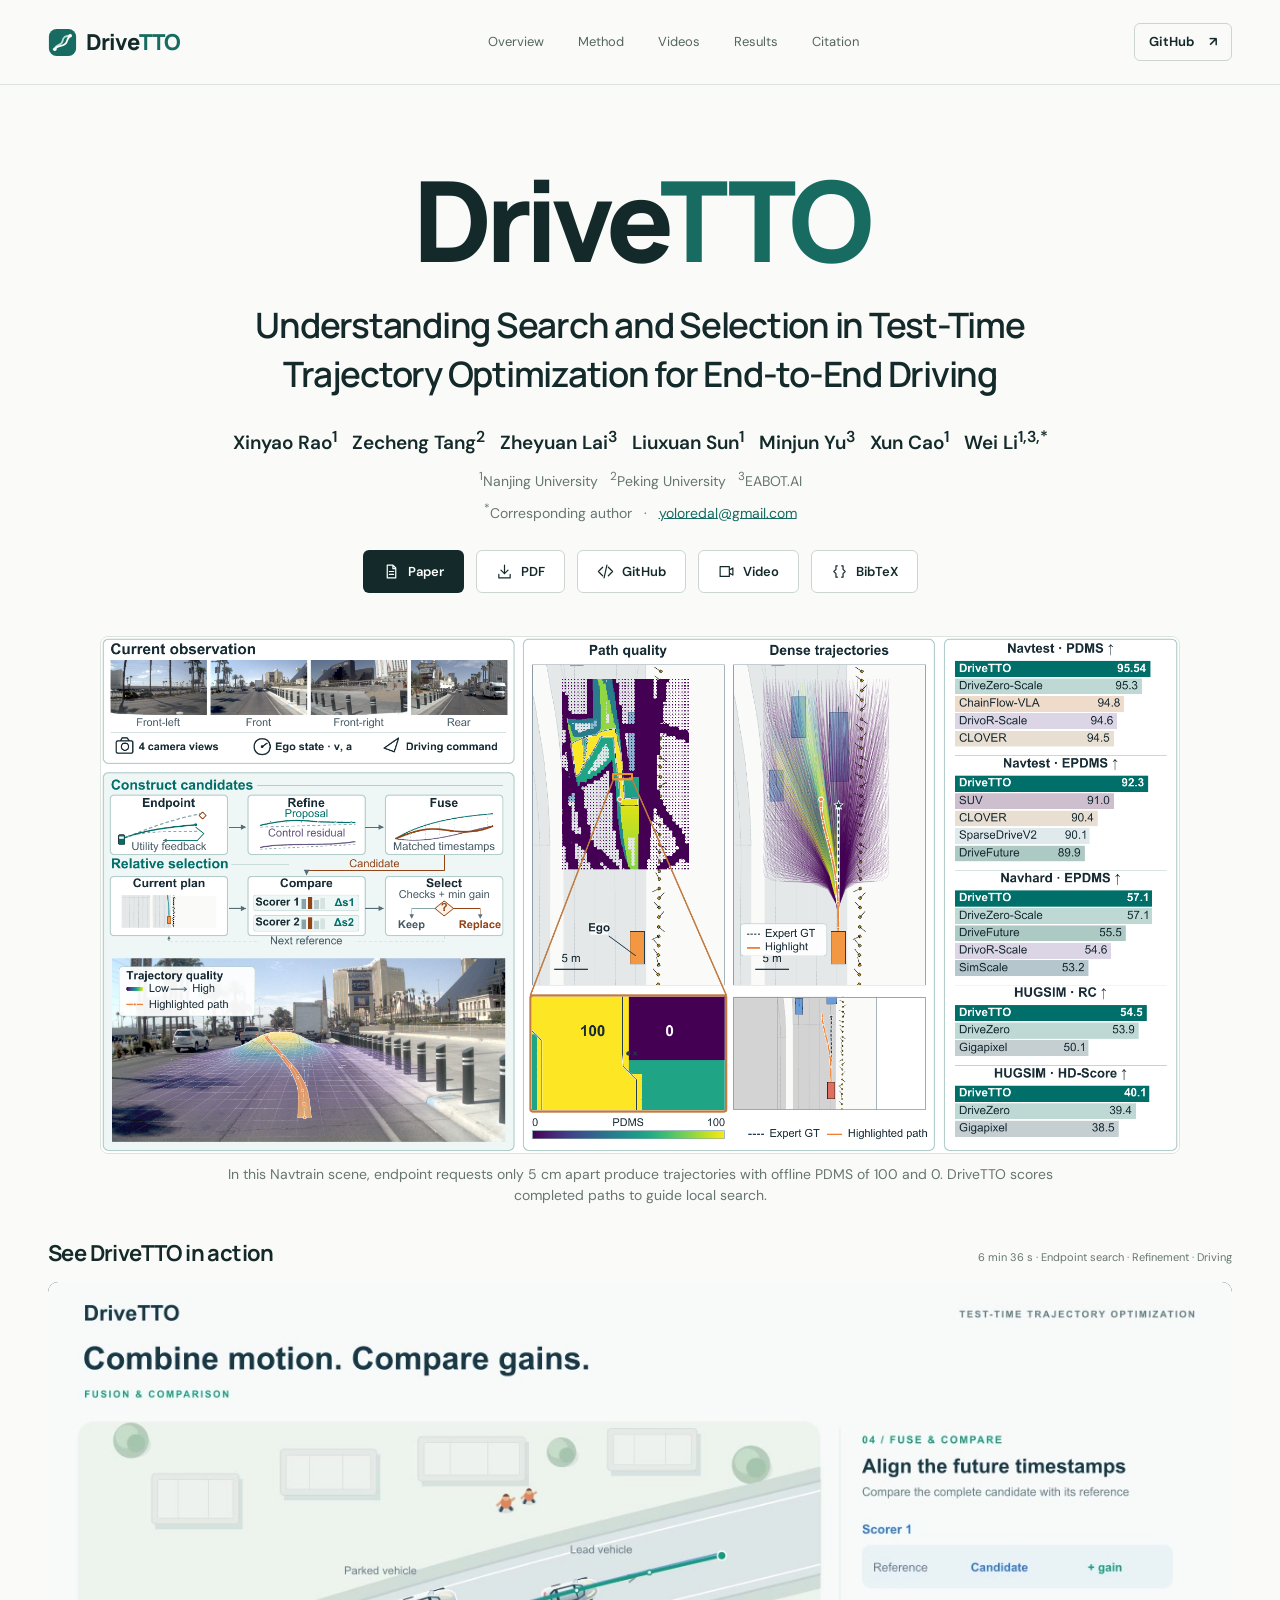
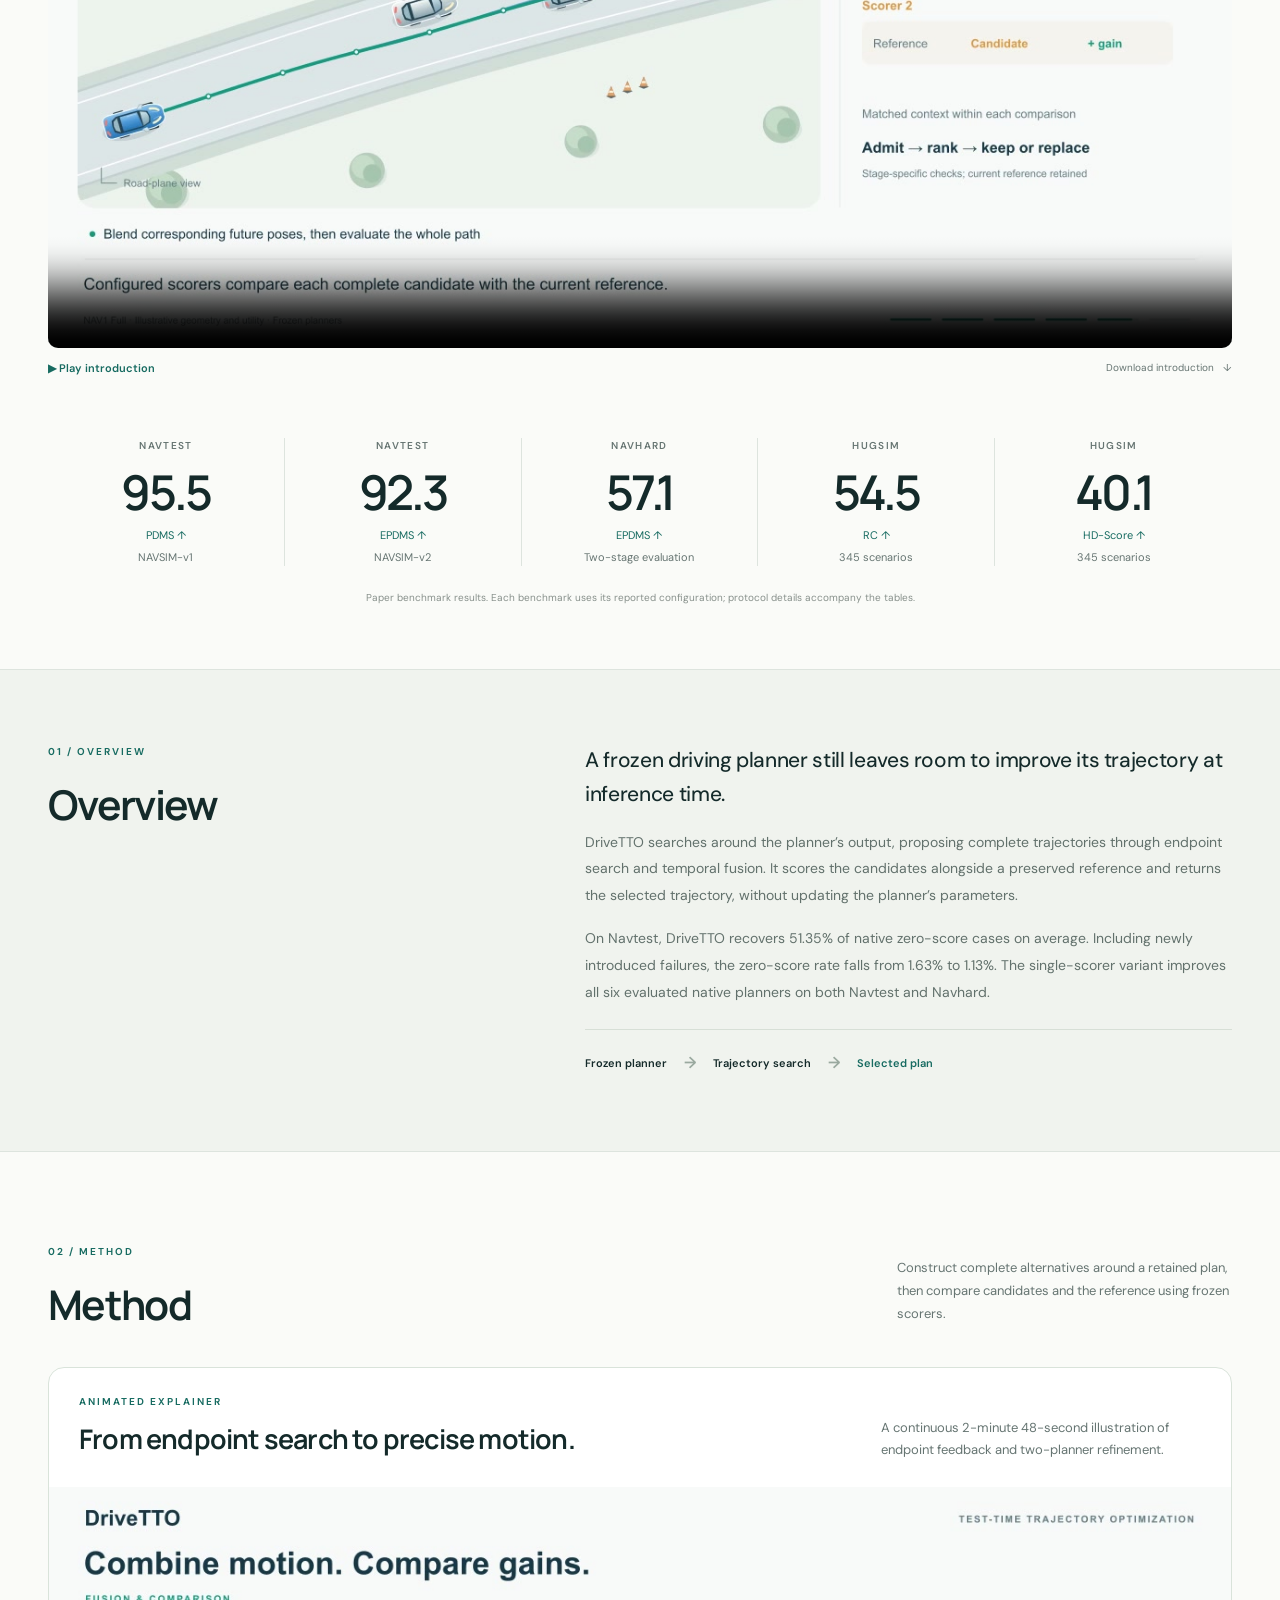
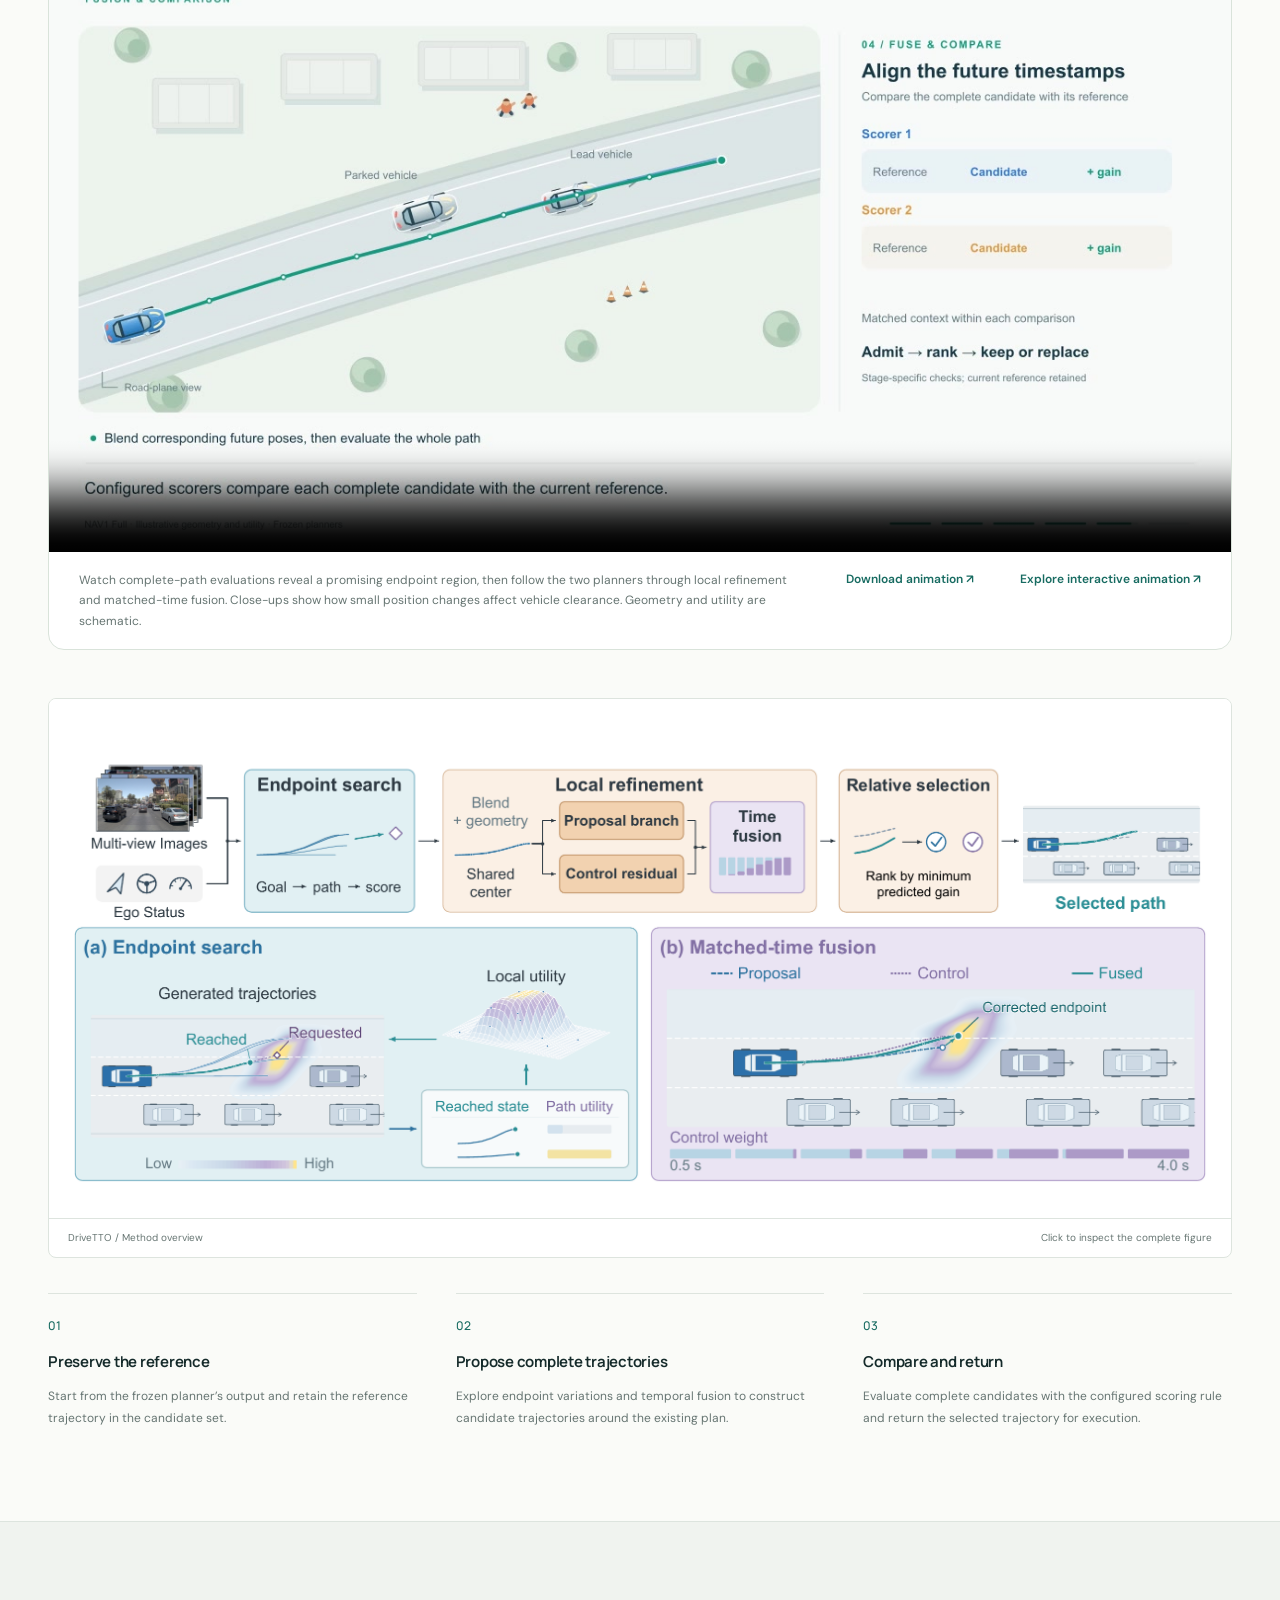
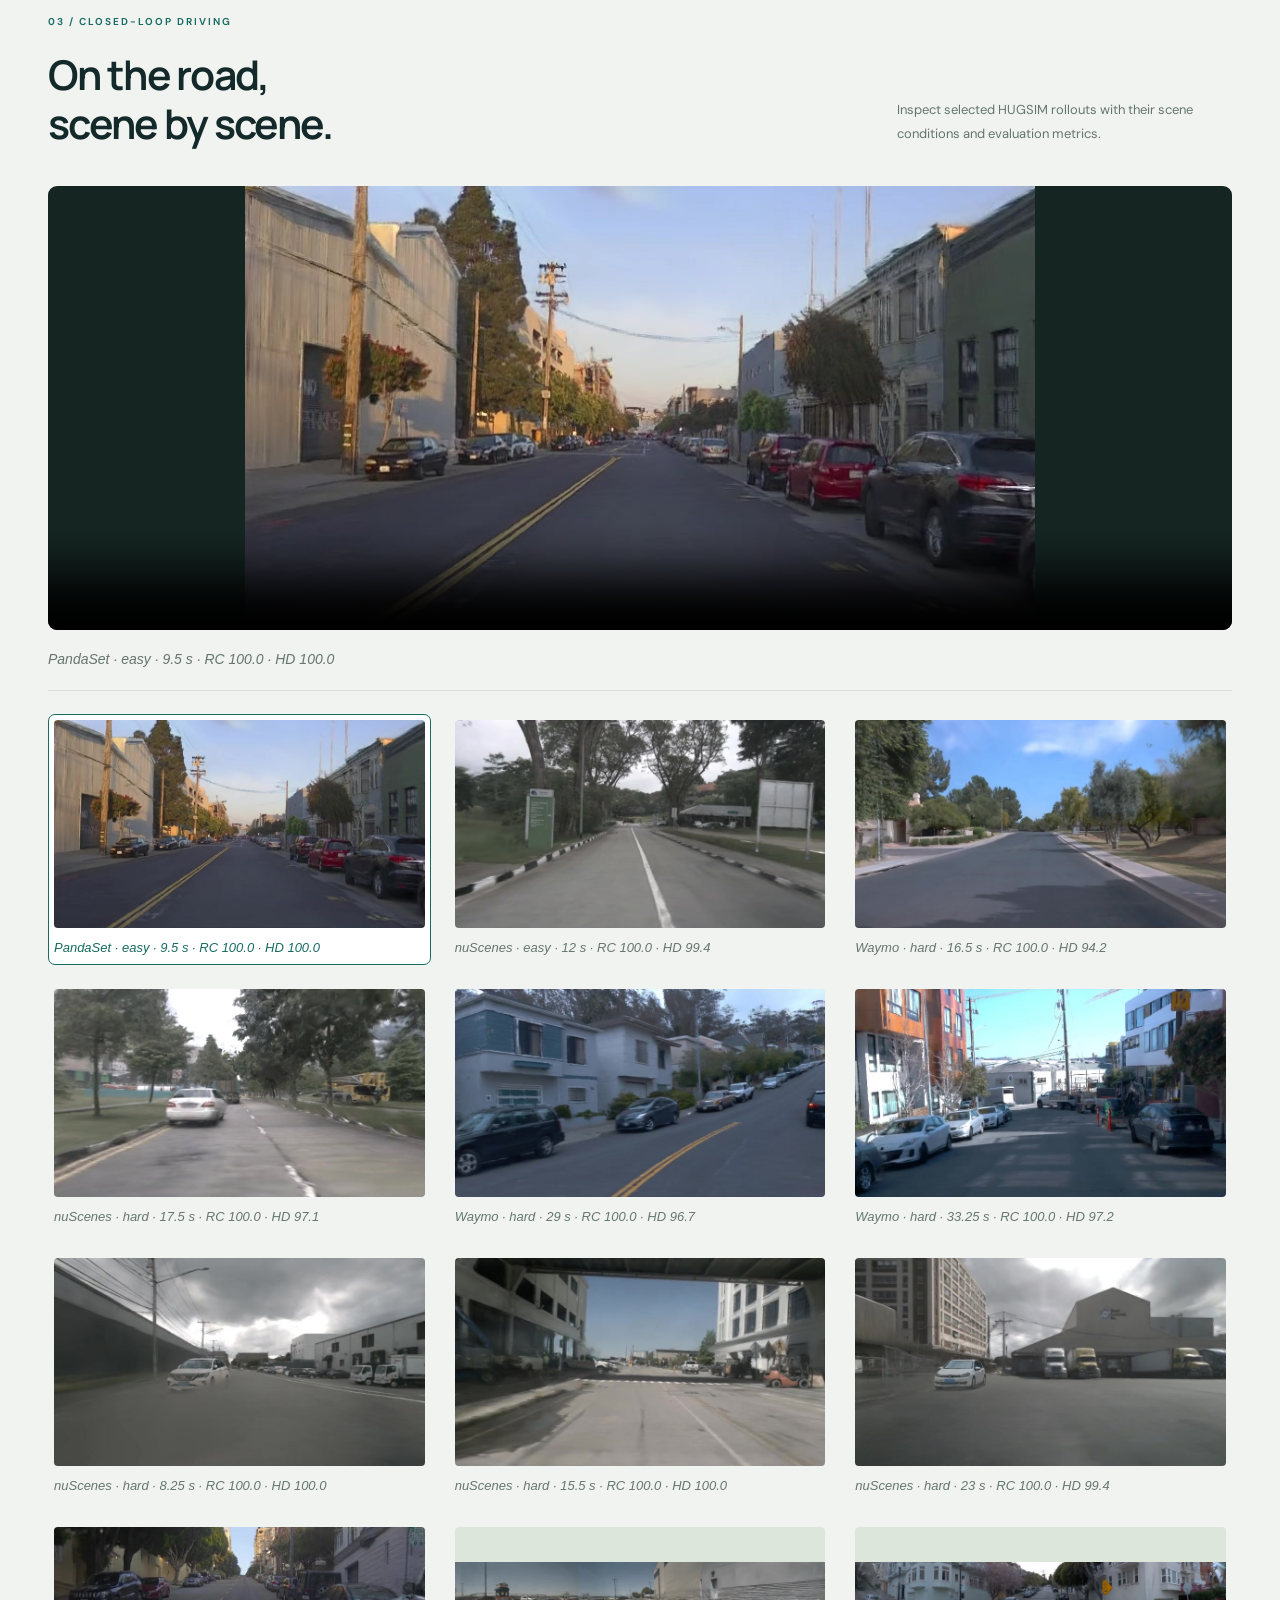
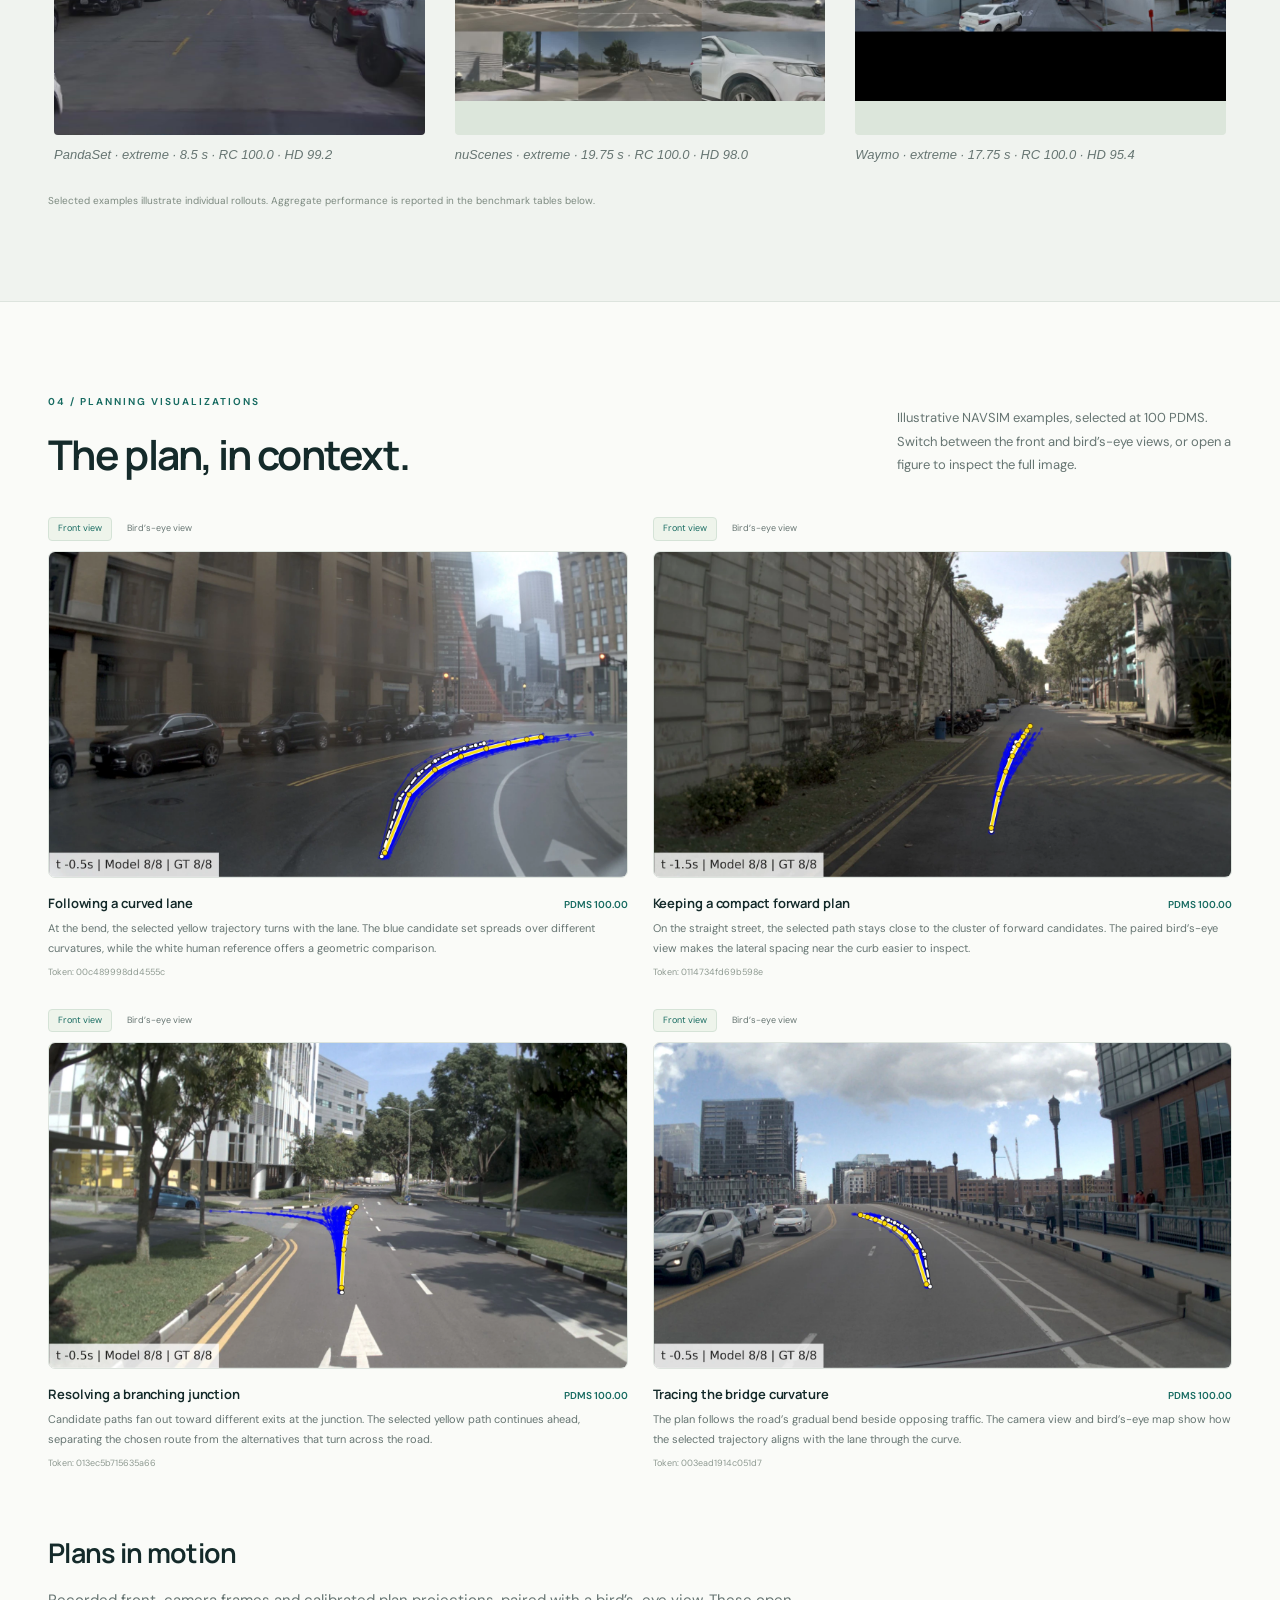
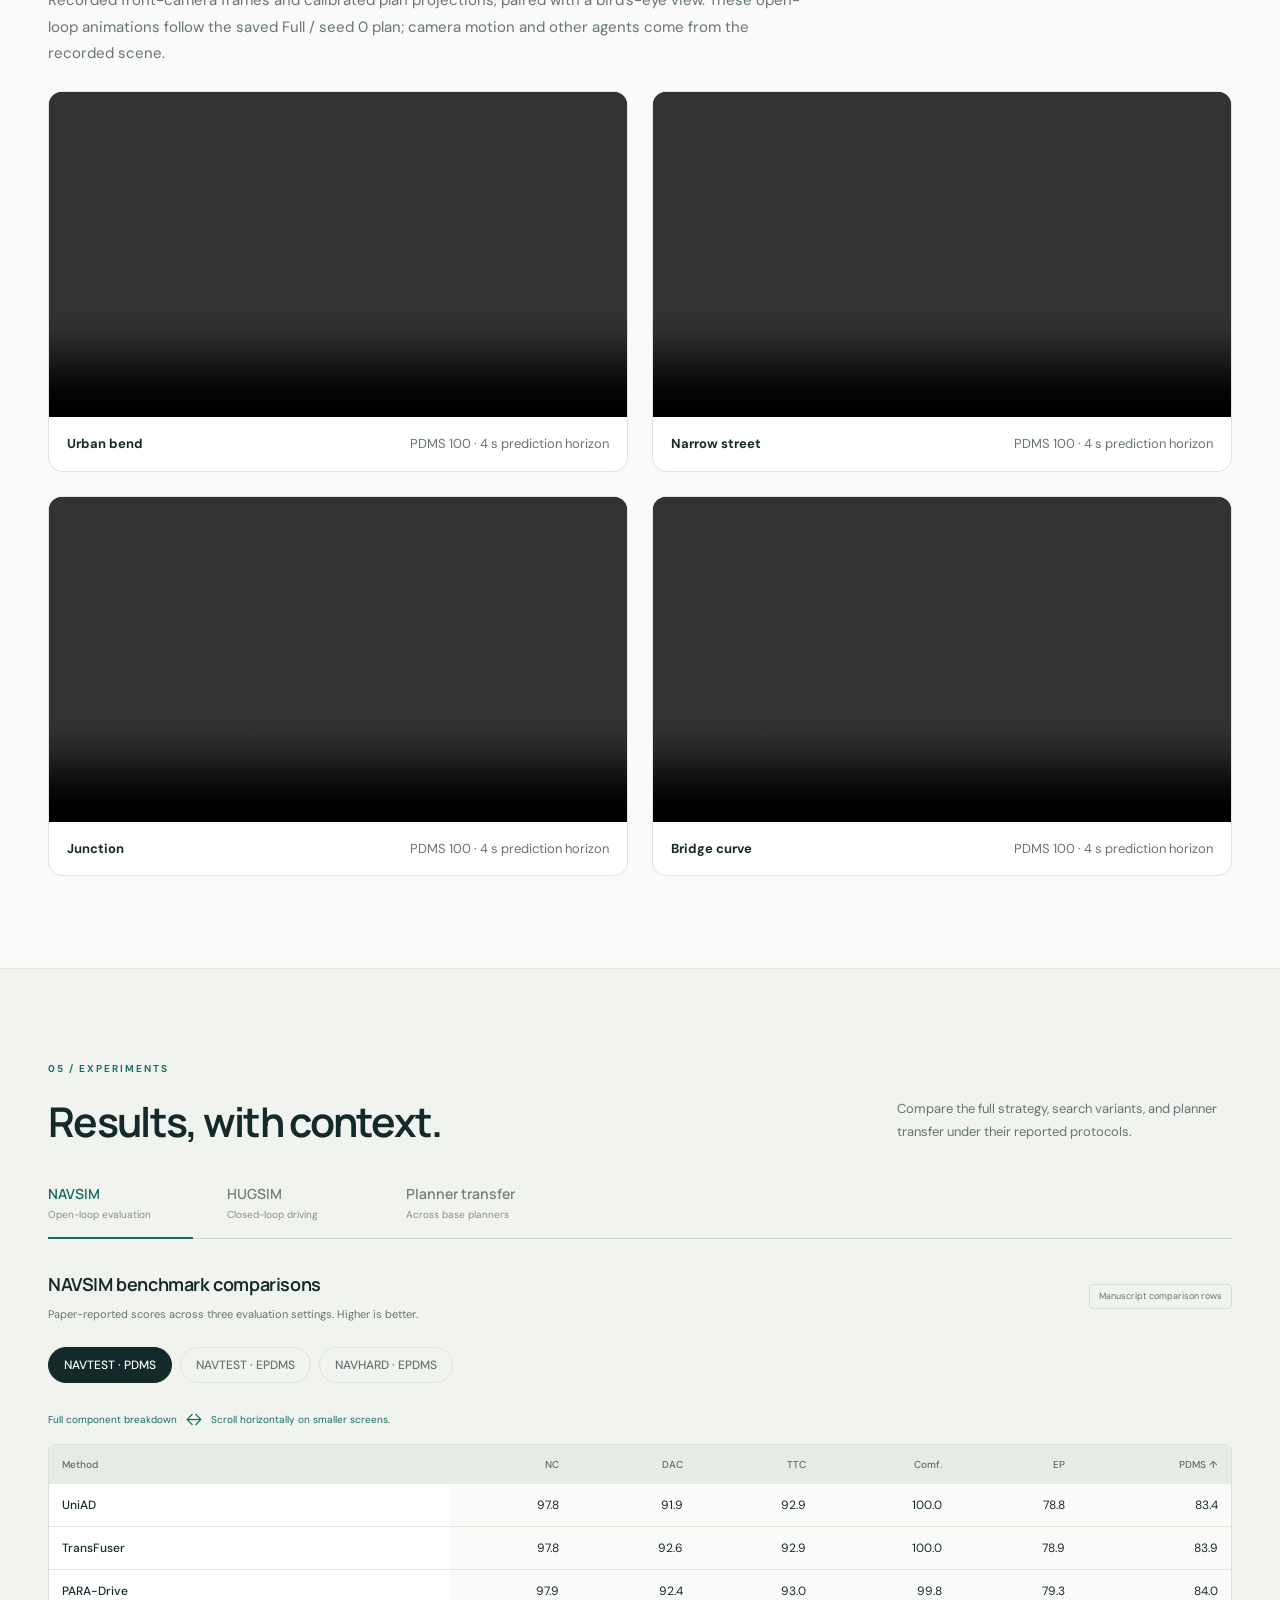
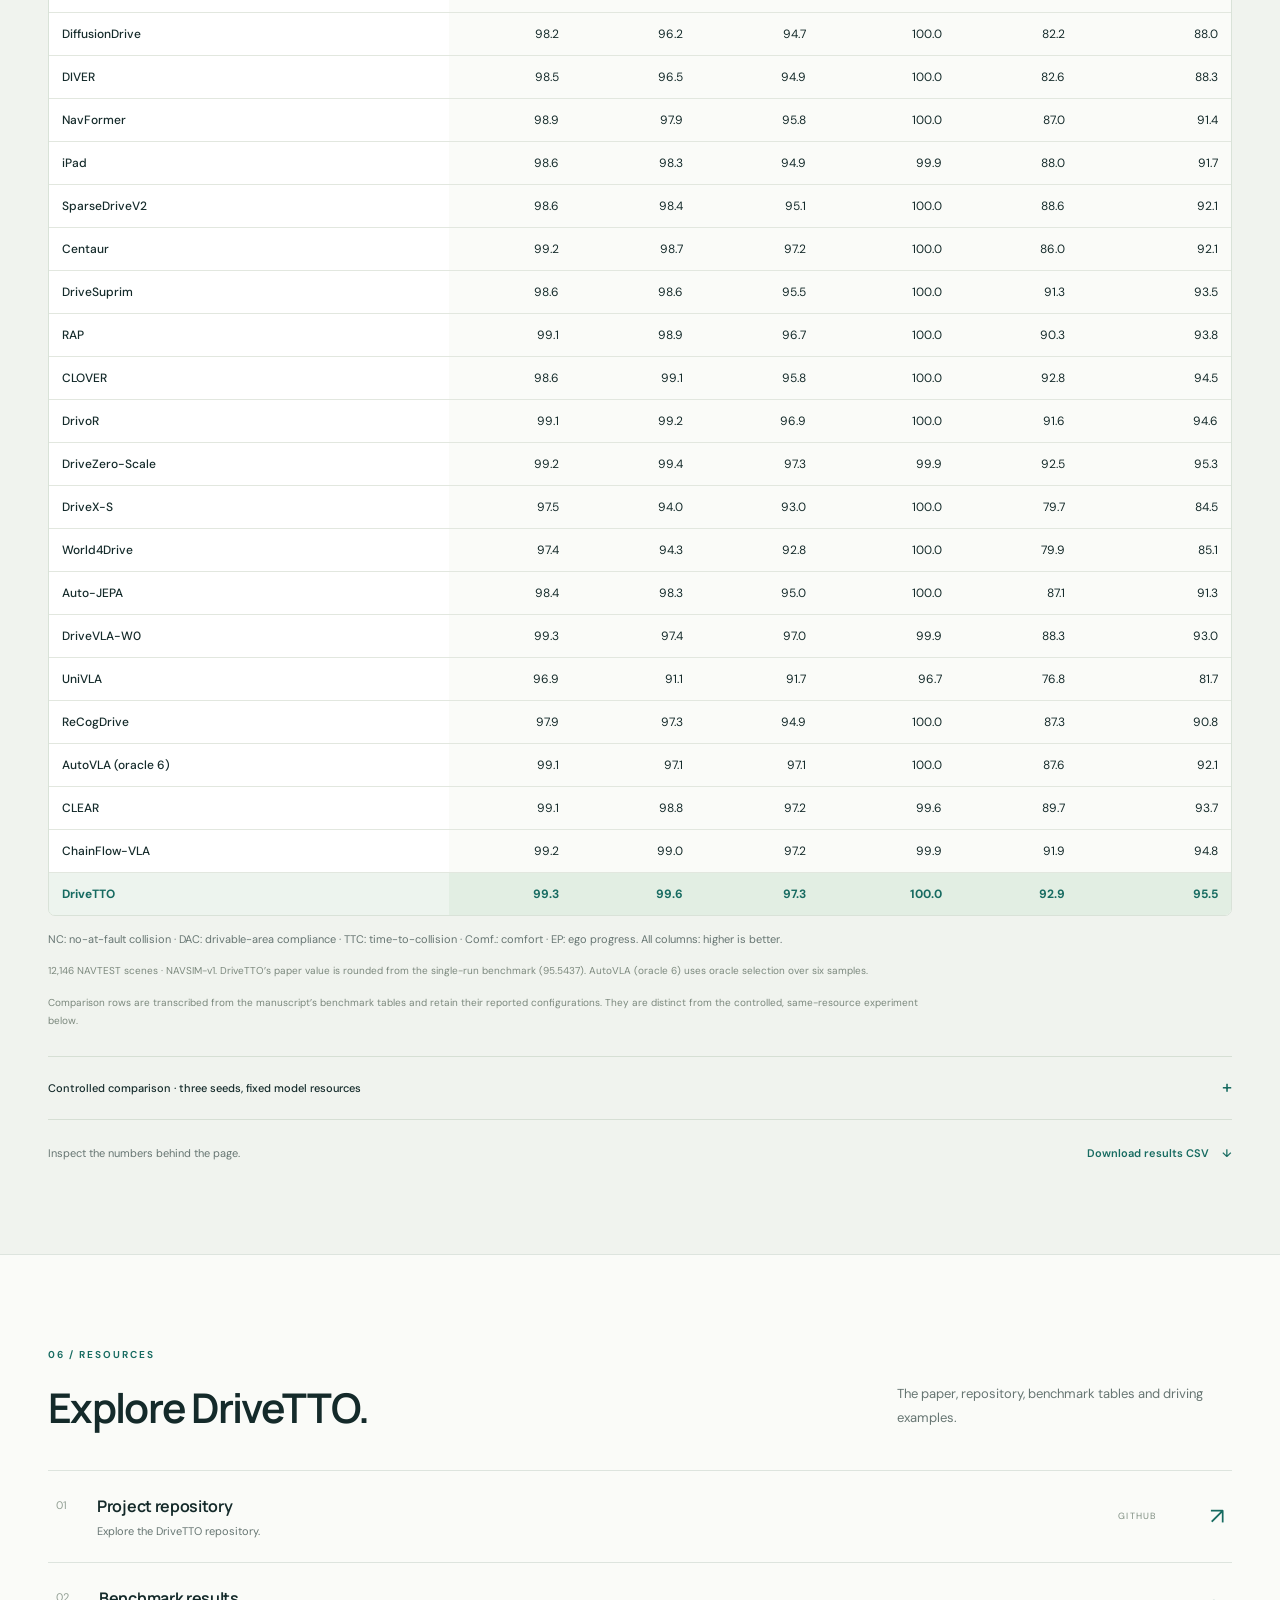
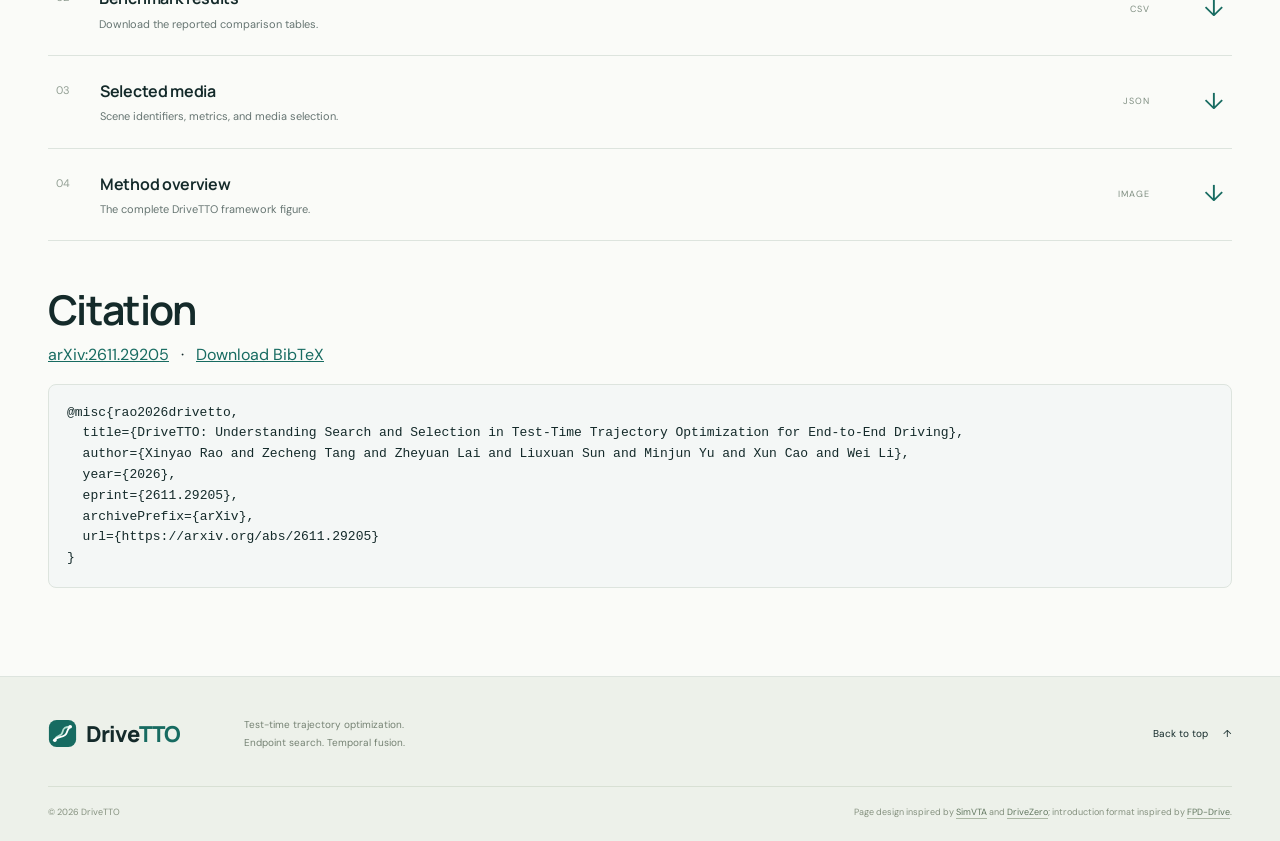
==== commit f958731e: "Publish DriveTTO arXiv paper, figures and citation on the project page" ====
--- a/docs/index.html
+++ b/docs/index.html
@@ -5,12 +5,25 @@
   <meta name="viewport" content="width=device-width, initial-scale=1.0">
   <meta name="theme-color" content="#f8f9f6">
   <meta name="description" content="DriveTTO: training-free test-time trajectory optimization via endpoint search and temporal fusion. Explore the method, driving videos, and benchmark-specific results.">
-  <meta property="og:title" content="DriveTTO: Understanding Search and Selection in Test-Time Trajectory Optimization">
+  <meta property="og:title" content="DriveTTO: Understanding Search and Selection in Test-Time Trajectory Optimization for End-to-End Driving">
   <meta property="og:description" content="Test-Time Trajectory Optimization via Endpoint Search and Temporal Fusion.">
   <meta property="og:type" content="website">
   <meta name="twitter:card" content="summary_large_image">
-  <meta name="twitter:title" content="DriveTTO: Understanding Search and Selection in Test-Time Trajectory Optimization">
-  <title>DriveTTO: Understanding Search and Selection in Test-Time Trajectory Optimization</title>
+  <meta name="twitter:title" content="DriveTTO: Understanding Search and Selection in Test-Time Trajectory Optimization for End-to-End Driving">
+  <title>DriveTTO: Understanding Search and Selection in Test-Time Trajectory Optimization for End-to-End Driving</title>
+  <meta name="citation_title" content="DriveTTO: Understanding Search and Selection in Test-Time Trajectory Optimization for End-to-End Driving">
+  <meta name="citation_author" content="Xinyao Rao">
+  <meta name="citation_author" content="Zecheng Tang">
+  <meta name="citation_author" content="Zheyuan Lai">
+  <meta name="citation_author" content="Liuxuan Sun">
+  <meta name="citation_author" content="Minjun Yu">
+  <meta name="citation_author" content="Xun Cao">
+  <meta name="citation_author" content="Wei Li">
+  <meta name="citation_date" content="2026/11/22">
+  <meta name="citation_pdf_url" content="https://arxiv.org/pdf/2611.29205">
+  <meta name="citation_arxiv_id" content="2611.29205">
+  <link rel="canonical" href="https://rtwotwo.github.io/DriveTTO/">
+  <meta property="og:image" content="https://rtwotwo.github.io/DriveTTO/assets/images/paper-teaser.png">
   <link rel="icon" type="image/svg+xml" href="favicon.svg">
   <link rel="preconnect" href="https://fonts.googleapis.com">
   <link rel="preconnect" href="https://fonts.gstatic.com" crossorigin>
@@ -23,22 +36,28 @@
   <header class="site-header">
     <nav class="navigation container" aria-label="Main navigation">
       <a href="#" class="brand" aria-label="DriveTTO home"><img src="favicon.svg" width="29" height="29" alt=""><span>Drive<span class="teal">TTO</span></span></a>
-      <div class="nav-links"><a href="#overview">Overview</a><a href="#method">Method</a><a href="#videos">Videos</a><a href="#results">Results</a></div>
-      <a class="nav-code" href="https://github.com/Rtwotwo/DriveTTO" target="_blank" rel="noopener noreferrer">Code <span aria-hidden="true">↗</span></a>
+      <div class="nav-links"><a href="#overview">Overview</a><a href="#method">Method</a><a href="#videos">Videos</a><a href="#results">Results</a><a href="#citation">Citation</a></div>
+      <a class="nav-code" href="https://github.com/Rtwotwo/DriveTTO" target="_blank" rel="noopener noreferrer">GitHub <span aria-hidden="true">↗</span></a>
     </nav>
   </header>
 
   <main id="main">
     <section class="hero container" aria-labelledby="project-title">
-      <div class="eyebrow hero-eyebrow"><span class="status-dot" aria-hidden="true"></span> Training-free · Test-time optimization</div>
-      <h1 id="project-title"><span class="project-name">Drive<span>TTO</span><span class="title-period">:</span></span><span class="project-subtitle">Understanding Search and Selection<br class="desktop-break"> in Test-Time Trajectory Optimization</span></h1>
-      <p class="hero-claim">More from a frozen driving planner.</p>
-      <p class="hero-description">Search around an existing trajectory. Compare complete candidates.<br class="desktop-break"> Improve the plan at inference time, with the planner held fixed.</p>
-      <div class="hero-actions">
-        <a class="button button-primary" href="#introduction"><svg viewBox="0 0 24 24" fill="none" aria-hidden="true"><path d="m9 6 9 6-9 6V6Z" fill="currentColor"/></svg>Watch introduction</a>
-        <a class="button button-secondary" href="https://github.com/Rtwotwo/DriveTTO" target="_blank" rel="noopener noreferrer"><svg viewBox="0 0 24 24" fill="currentColor" aria-hidden="true"><path d="M12 2a10 10 0 0 0-3.16 19.49c.5.09.68-.22.68-.48v-1.86c-2.78.61-3.37-1.18-3.37-1.18-.45-1.16-1.11-1.47-1.11-1.47-.91-.62.07-.61.07-.61 1 .07 1.53 1.03 1.53 1.03.89 1.52 2.34 1.08 2.91.83.09-.65.35-1.08.64-1.33-2.22-.25-4.56-1.11-4.56-4.94 0-1.09.39-1.98 1.03-2.68-.1-.25-.45-1.27.1-2.65 0 0 .84-.27 2.75 1.03A9.6 9.6 0 0 1 12 6.84c.85 0 1.71.11 2.51.34 1.91-1.3 2.75-1.03 2.75-1.03.55 1.38.2 2.4.1 2.65.64.7 1.03 1.59 1.03 2.68 0 3.84-2.34 4.69-4.57 4.94.36.31.68.92.68 1.85v2.74c0 .27.18.58.69.48A10 10 0 0 0 12 2Z"/></svg>Code <span aria-hidden="true">↗</span></a>
-        <a class="button button-text" href="#algorithm">How it works <span aria-hidden="true">↓</span></a>
+      <h1 id="project-title"><span class="project-name">Drive<span>TTO</span></span><span class="project-subtitle">Understanding Search and Selection in Test-Time Trajectory Optimization for End-to-End Driving</span></h1>
+      <p class="paper-authors"><span>Xinyao Rao<sup>1</sup></span> &nbsp; <span>Zecheng Tang<sup>2</sup></span> &nbsp; <span>Zheyuan Lai<sup>3</sup></span> &nbsp; <span>Liuxuan Sun<sup>1</sup></span> &nbsp; <span>Minjun Yu<sup>3</sup></span> &nbsp; <span>Xun Cao<sup>1</sup></span> &nbsp; <span>Wei Li<sup>1,3,*</sup></span></p>
+      <p class="paper-affiliations"><span><sup>1</sup>Nanjing University</span> &nbsp; <span><sup>2</sup>Peking University</span> &nbsp; <span><sup>3</sup>EABOT.AI</span></p>
+      <p class="paper-contact"><sup>*</sup>Corresponding author &nbsp; · &nbsp; <a href="mailto:yoloredal@gmail.com">yoloredal@gmail.com</a></p>
+      <div class="hero-actions" aria-label="Paper and project resources">
+        <a class="button button-primary" href="https://arxiv.org/abs/2611.29205"><svg viewBox="0 0 24 24" fill="none" stroke="currentColor" stroke-width="1.7" stroke-linejoin="round" stroke-linecap="round" aria-hidden="true"><path d="M6 3h8l4 4v14H6z M14 3v5h4 M9 12h6 M9 16h6"/></svg>Paper</a>
+<a class="button button-secondary" href="https://arxiv.org/pdf/2611.29205"><svg viewBox="0 0 24 24" fill="none" stroke="currentColor" stroke-width="1.7" stroke-linejoin="round" stroke-linecap="round" aria-hidden="true"><path d="M12 3v12m-5-5 5 5 5-5 M4 16v5h16v-5"/></svg>PDF</a>
+<a class="button button-secondary" href="https://github.com/Rtwotwo/DriveTTO"><svg viewBox="0 0 24 24" fill="none" stroke="currentColor" stroke-width="1.7" stroke-linejoin="round" stroke-linecap="round" aria-hidden="true"><path d="m8 6-6 6 6 6 m8-12 6 6-6 6 M14 3l-4 18"/></svg>GitHub</a>
+<a class="button button-secondary" href="#introduction"><svg viewBox="0 0 24 24" fill="none" stroke="currentColor" stroke-width="1.7" stroke-linejoin="round" stroke-linecap="round" aria-hidden="true"><path d="M3 5h13v14H3z M16 10l5-3v10l-5-3"/></svg>Video</a>
+<a class="button button-secondary" href="#citation"><svg viewBox="0 0 24 24" fill="none" stroke="currentColor" stroke-width="1.7" stroke-linejoin="round" stroke-linecap="round" aria-hidden="true"><path d="M9 4H7v5l-3 3 3 3v5h2 M15 4h2v5l3 3-3 3v5h-2"/></svg>BibTeX</a>
       </div>
+      <figure class="paper-teaser">
+        <a href="https://arxiv.org/pdf/2611.29205"><img src="assets/images/paper-teaser.png" width="2000" alt="DriveTTO search and selection, endpoint sensitivity in Navtrain, and benchmark results"></a>
+        <figcaption>In this Navtrain scene, endpoint requests only 5 cm apart produce trajectories with offline PDMS of 100 and 0. DriveTTO scores completed paths to guide local search.</figcaption>
+      </figure>
       <div class="intro-heading" id="introduction"><span>See DriveTTO in action</span><span>6 min 36 s · Endpoint search · Refinement · Driving</span></div>
       <div class="hero-media" id="hero-media">
         <video id="hero-video" src="assets/videos/drivetto-introduction-traffic-20261031.mp4" poster="assets/images/method-traffic-20261031.jpg" controls playsinline preload="metadata" aria-label="DriveTTO project introduction: method animation, NAVSIM plans and selected HUGSIM closed-loop rollouts"><track kind="chapters" src="assets/videos/intro-traffic-20261031-chapters.vtt" srclang="en" label="Chapters"></video>
@@ -56,19 +75,19 @@
 
     <section class="section abstract-section" id="overview" aria-labelledby="overview-title">
       <div class="container abstract-layout">
-        <div><p class="section-index">01 / OVERVIEW</p><h2 id="overview-title">A better plan.<br>The same planner.</h2></div>
-        <div class="abstract-copy"><p class="lead">A frozen driving planner still leaves room to improve its trajectory at inference time.</p><p>DriveTTO searches around the planner’s output, proposing complete trajectories through endpoint search and temporal fusion. It scores the candidates alongside a preserved reference and returns the selected trajectory, without updating the planner’s parameters.</p><p>We examine this approach in NAVSIM evaluation and HUGSIM closed-loop driving. The results distinguish the full strategy, search variants, and benchmark-specific configurations, together with their runtime and transfer behavior.</p><div class="concept-line"><span>Frozen planner</span><span aria-hidden="true">→</span><span>Trajectory search</span><span aria-hidden="true">→</span><span class="teal">Selected plan</span></div></div>
+        <div><p class="section-index">01 / OVERVIEW</p><h2 id="overview-title">Overview</h2></div>
+        <div class="abstract-copy"><p class="lead">A frozen driving planner still leaves room to improve its trajectory at inference time.</p><p>DriveTTO searches around the planner’s output, proposing complete trajectories through endpoint search and temporal fusion. It scores the candidates alongside a preserved reference and returns the selected trajectory, without updating the planner’s parameters.</p><p>On Navtest, DriveTTO recovers 51.35% of native zero-score cases on average. Including newly introduced failures, the zero-score rate falls from 1.63% to 1.13%. The single-scorer variant improves all six evaluated native planners on both Navtest and Navhard.</p><div class="concept-line"><span>Frozen planner</span><span aria-hidden="true">→</span><span>Trajectory search</span><span aria-hidden="true">→</span><span class="teal">Selected plan</span></div></div>
       </div>
     </section>
 
     <section class="section method-section container" id="method" aria-labelledby="method-title">
-      <div class="section-heading"><div><p class="section-index">02 / METHOD</p><h2 id="method-title">Search the trajectory.<br>Keep the model fixed.</h2></div><p class="section-intro">Construct complete alternatives around a retained plan, then compare candidates and the reference using frozen scorers.</p></div>
+      <div class="section-heading"><div><p class="section-index">02 / METHOD</p><h2 id="method-title">Method</h2></div><p class="section-intro">Construct complete alternatives around a retained plan, then compare candidates and the reference using frozen scorers.</p></div>
       <div class="algorithm-explainer" id="algorithm">
         <div class="animation-heading"><div><p class="section-index">ANIMATED EXPLAINER</p><h3>From endpoint search to precise motion.</h3></div><p>A continuous 2-minute 48-second illustration of endpoint feedback and two-planner refinement.</p></div>
         <video id="algorithm-video" controls muted playsinline preload="metadata" poster="assets/images/method-traffic-20261031.jpg" aria-label="DriveTTO continuous endpoint search and trajectory refinement" src="assets/videos/drivetto-method-traffic-20261031.mp4"><track kind="chapters" src="assets/videos/method-traffic-20261031-chapters.vtt" srclang="en" label="Algorithm chapters"><track kind="captions" src="assets/videos/method-traffic-20261031-captions.vtt" srclang="en" label="English"></video>
         <div class="animation-caption"><p>Watch complete-path evaluations reveal a promising endpoint region, then follow the two planners through local refinement and matched-time fusion. Close-ups show how small position changes affect vehicle clearance. Geometry and utility are schematic.</p><a href="assets/videos/drivetto-method-traffic-20261031.mp4" download>Download animation ↗</a> <a href="method-animation.html">Explore interactive animation ↗</a></div>
       </div>
-      <figure class="method-figure"><button class="image-expand method-expand" data-image="assets/images/overview.webp" data-title="DriveTTO method overview" aria-label="Enlarge DriveTTO method overview"><img id="method-image" src="assets/images/overview.webp" alt="DriveTTO method overview: a frozen planner produces a reference trajectory, endpoint search and temporal fusion propose candidates, and scoring selects the final trajectory." loading="lazy"><span class="expand-indicator" aria-hidden="true">↗</span></button><figcaption><span>DriveTTO / Method overview</span><span>Click to inspect the complete figure</span></figcaption></figure>
+      <figure class="method-figure"><button class="image-expand method-expand" data-image="assets/images/paper-overview.png" data-title="DriveTTO method overview" aria-label="Enlarge DriveTTO method overview"><img id="method-image" src="assets/images/paper-overview.png" alt="DriveTTO method overview: a frozen planner produces a reference trajectory, endpoint search and temporal fusion propose candidates, and scoring selects the final trajectory." loading="lazy"><span class="expand-indicator" aria-hidden="true">↗</span></button><figcaption><span>DriveTTO / Method overview</span><span>Click to inspect the complete figure</span></figcaption></figure>
       <ol class="method-steps"><li><span class="step-number">01</span><h3>Preserve the reference</h3><p>Start from the frozen planner’s output and retain the reference trajectory in the candidate set.</p></li><li><span class="step-number">02</span><h3>Propose complete trajectories</h3><p>Explore endpoint variations and temporal fusion to construct candidate trajectories around the existing plan.</p></li><li><span class="step-number">03</span><h3>Compare and return</h3><p>Evaluate complete candidates with the configured scoring rule and return the selected trajectory for execution.</p></li></ol>
     </section>
 
@@ -107,7 +126,16 @@
       <div class="results-source"><p>Inspect the numbers behind the page.</p><a class="text-link" href="assets/data/results.csv" download>Download results CSV <span aria-hidden="true">↓</span></a></div>
     </div></section>
 
-    <section class="section resources-section container" id="resources" aria-labelledby="resources-title"><div class="section-heading"><div><p class="section-index">06 / RESOURCES</p><h2 id="resources-title">Explore DriveTTO.</h2></div><p class="section-intro">Code, reported results, and selected visual evidence in one place.</p></div><div class="resource-list"><a href="https://github.com/Rtwotwo/DriveTTO" target="_blank" rel="noopener noreferrer"><span class="resource-number">01</span><div><h3>Project code</h3><p>Explore the DriveTTO repository.</p></div><span class="resource-format">GITHUB</span><span class="resource-arrow" aria-hidden="true">↗</span></a><a href="assets/data/results.csv" download><span class="resource-number">02</span><div><h3>Benchmark results</h3><p>Download the reported comparison tables.</p></div><span class="resource-format">CSV</span><span class="resource-arrow" aria-hidden="true">↓</span></a><a href="assets/data/media-selection.json" download><span class="resource-number">03</span><div><h3>Selected media</h3><p>Scene identifiers, metrics, and media selection.</p></div><span class="resource-format">JSON</span><span class="resource-arrow" aria-hidden="true">↓</span></a><a id="method-download" href="assets/images/overview.webp" download><span class="resource-number">04</span><div><h3>Method overview</h3><p>The complete DriveTTO framework figure.</p></div><span class="resource-format">IMAGE</span><span class="resource-arrow" aria-hidden="true">↓</span></a></div><div class="paper-status"><span class="status-dot" aria-hidden="true"></span><p><strong>Paper coming soon.</strong> A paper link and citation will be added when available.</p></div></section>
+    <section class="section resources-section container" id="resources" aria-labelledby="resources-title"><div class="section-heading"><div><p class="section-index">06 / RESOURCES</p><h2 id="resources-title">Explore DriveTTO.</h2></div><p class="section-intro">The paper, repository, benchmark tables and driving examples.</p></div><div class="resource-list"><a href="https://github.com/Rtwotwo/DriveTTO" target="_blank" rel="noopener noreferrer"><span class="resource-number">01</span><div><h3>Project repository</h3><p>Explore the DriveTTO repository.</p></div><span class="resource-format">GITHUB</span><span class="resource-arrow" aria-hidden="true">↗</span></a><a href="assets/data/results.csv" download><span class="resource-number">02</span><div><h3>Benchmark results</h3><p>Download the reported comparison tables.</p></div><span class="resource-format">CSV</span><span class="resource-arrow" aria-hidden="true">↓</span></a><a href="assets/data/media-selection.json" download><span class="resource-number">03</span><div><h3>Selected media</h3><p>Scene identifiers, metrics, and media selection.</p></div><span class="resource-format">JSON</span><span class="resource-arrow" aria-hidden="true">↓</span></a><a id="method-download" href="assets/images/paper-overview.png" download><span class="resource-number">04</span><div><h3>Method overview</h3><p>The complete DriveTTO framework figure.</p></div><span class="resource-format">IMAGE</span><span class="resource-arrow" aria-hidden="true">↓</span></a></div><div class="citation-block" id="citation"><h2>Citation</h2>
+      <p><a href="https://arxiv.org/abs/2611.29205">arXiv:2611.29205</a> &nbsp; · &nbsp; <a href="assets/drivetto.bib" download>Download BibTeX</a></p>
+      <pre><code>@misc{rao2026drivetto,
+  title={DriveTTO: Understanding Search and Selection in Test-Time Trajectory Optimization for End-to-End Driving},
+  author={Xinyao Rao and Zecheng Tang and Zheyuan Lai and Liuxuan Sun and Minjun Yu and Xun Cao and Wei Li},
+  year={2026},
+  eprint={2611.29205},
+  archivePrefix={arXiv},
+  url={https://arxiv.org/abs/2611.29205}
+}</code></pre></div></section>
     <p class="data-status container" id="data-status" role="status" hidden></p>
   </main>
   <footer class="site-footer"><div class="container footer-main"><a href="#" class="brand"><img src="favicon.svg" width="29" height="29" alt=""><span>Drive<span class="teal">TTO</span></span></a><p>Test-time trajectory optimization.<br>Endpoint search. Temporal fusion.</p><a href="#" class="back-top">Back to top <span aria-hidden="true">↑</span></a></div><div class="container footer-bottom"><span>© 2026 DriveTTO</span><p>Page design inspired by <a href="https://opendrivelab.com/SimVTA/" target="_blank" rel="noopener noreferrer">SimVTA</a> and <a href="https://xiaomiautol3.github.io/DriveZero/" target="_blank" rel="noopener noreferrer">DriveZero</a>; introduction format inspired by <a href="https://countnemochan.github.io/FPD-Drive/" target="_blank" rel="noopener noreferrer">FPD-Drive</a>.</p></div></footer>
--- a/docs/styles.css
+++ b/docs/styles.css
@@ -32,3 +32,20 @@
 /* Compact HUGSIM captions shared with the README gallery. */
 .scene-tab-caption{display:block;font-size:13px;line-height:1.65;color:var(--muted);margin-top:9px;font-weight:400;white-space:normal}.scene-caption{display:block;font-size:14px;line-height:1.7;color:var(--muted);padding:18px 0}.scene-tab[aria-selected=true] .scene-tab-caption{color:var(--teal)}
 @media(max-width:650px){.scene-tab-caption{font-size:11px;line-height:1.6}.scene-caption{font-size:12px}}
+
+/* Publication header and citation, shared by desktop and mobile. */
+.hero .project-name { margin-top: 0; }
+.hero .project-subtitle { max-width: 940px; text-wrap: balance; }
+.paper-authors, .paper-affiliations { line-height: 1.9; }
+.paper-authors { margin: 24px auto 4px; font-size: clamp(15px, 2vw, 19px); font-weight: 600; }
+.paper-affiliations, .paper-contact { color: var(--muted); font-size: 14px; }
+.paper-contact { margin-top: 4px; }
+.paper-authors span, .paper-affiliations span { display: inline-block; }
+.paper-contact a, .citation-block a { color: var(--teal); text-decoration: underline; }
+.hero-actions { flex-wrap: wrap; }
+.paper-teaser { margin: 0 auto 32px; max-width: 1080px; }
+.paper-teaser img { display: block; width: 100%; height: auto; border: 1px solid var(--line); border-radius: 8px; }
+.paper-teaser figcaption { margin: 10px auto 0; max-width: 84ch; color: var(--muted); font-size: 14px; line-height: 1.5; }
+.citation-block { margin-top: 44px; scroll-margin-top: 85px; }
+.citation-block h2 { margin-bottom: 8px; }
+.citation-block pre { margin-top: 15px; padding: 18px; border: 1px solid var(--line); border-radius: 8px; background: #f4f7f6; white-space: pre-wrap; overflow-wrap: anywhere; text-align: left; font-size: 13px; line-height: 1.6; }
